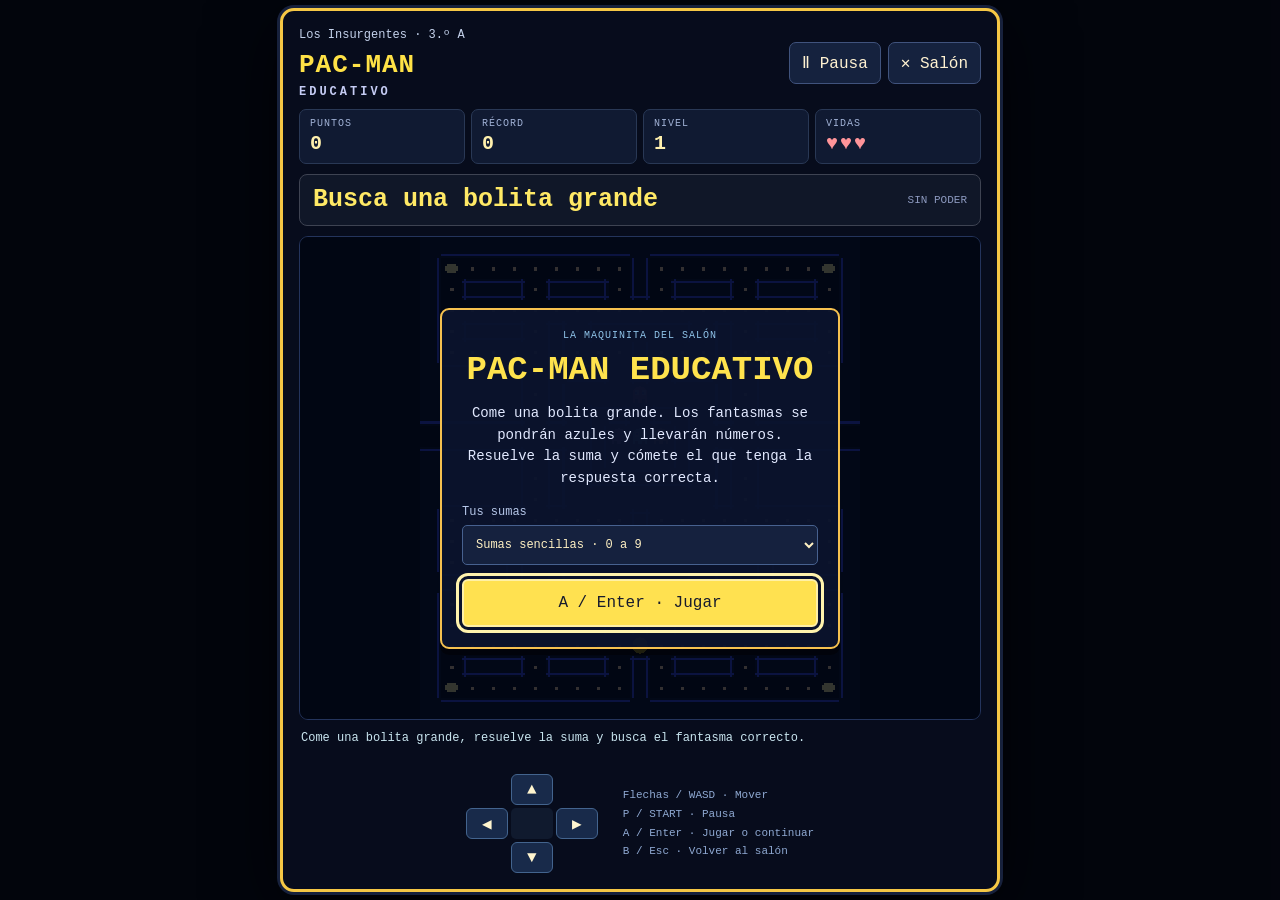
==== Pacman_Educativo_Web.html @ 6ca08eae "Add files via upload" ====
<!doctype html>
<html lang="es"><head><meta charset="utf-8"><meta name="viewport" content="width=device-width,initial-scale=1,viewport-fit=cover"><meta name="theme-color" content="#070c1c"><title>Pac-Man educativo · Los Insurgentes</title><style>*{box-sizing:border-box}html,body{margin:0;min-height:100%;background:#070c1c;color:#fff4d9;font-family:Consolas,'Courier New',monospace}body{touch-action:none}[hidden]{display:none!important}#standalone-home{min-height:100dvh;display:grid;place-items:center;text-align:center;padding:24px}#standalone-home>div{max-width:420px}#standalone-home h1{color:#ffe34d}#standalone-home p{line-height:1.7;color:#c4d3f1}#standalone-play{font:inherit;background:#ffe150;color:#0b142d;border:2px solid #fff4b9;border-radius:7px;padding:14px 22px;cursor:pointer}
/* Pac-Man educativo: styles also used by the standalone web edition. */
#pacman-dialog{position:fixed;inset:0;margin:auto;width:min(720px,calc(100% - 16px));height:min(960px,calc(100dvh - 16px));max-width:none;max-height:none;padding:16px;background:#070c1c;color:#fff4d9;border:3px solid #f5c745;border-radius:14px;box-shadow:0 0 0 3px #17213c,0 15px 70px #000a;font-family:Consolas,'Courier New',monospace;touch-action:none;overflow:hidden;color-scheme:dark}
#pacman-dialog[open]{display:flex;flex-direction:column;gap:10px}#pacman-dialog::backdrop{background:#03050ce8}
#pacman-dialog button,#pacman-dialog select{font:inherit;cursor:pointer}#pacman-dialog button:focus-visible,#pacman-dialog select:focus-visible{outline:3px solid #fff3ad;outline-offset:3px}
.pac-header{display:flex;align-items:center;justify-content:space-between;gap:12px;flex-shrink:0}.pac-header h2{font-size:26px;line-height:1.15;letter-spacing:1px;margin:0;color:#ffe246}.pac-header h2 span{display:block;font-size:12px;letter-spacing:3px;color:#c5ccf4;margin-top:5px}.pac-player{font-size:12px;line-height:1.4;color:#c4d2ec;margin:0 0 7px;max-width:340px}.pac-top-buttons{display:flex;gap:7px}.pac-top-buttons button{padding:10px 12px;min-height:42px;border:1px solid #40537d;border-radius:7px;background:#15223e;color:#fff2d1;font-size:13px}.pac-top-buttons button:hover{background:#263859}
.pac-stats{display:grid;grid-template-columns:repeat(4,1fr);gap:6px;flex-shrink:0}.pac-stats>div{background:#101a32;border:1px solid #293855;border-radius:7px;padding:8px 10px;min-width:0}.pac-stats small{display:block;color:#a1b2d6;font-size:10px;letter-spacing:1px;margin-bottom:3px}.pac-stats strong{display:block;color:#fff0ad;font-size:20px;white-space:nowrap}.pac-stats>div:last-child strong{color:#ff9499;letter-spacing:2px}
.pac-lesson{position:relative;display:grid;grid-template-columns:1fr auto;gap:7px 12px;align-items:center;background:#101728;border:1px solid #3e4352;border-radius:8px;padding:10px 13px;flex-shrink:0}.pac-lesson>p{font-size:clamp(17px,3.6vw,25px);font-weight:bold;color:#ffe965;margin:0;line-height:1.2}.pac-lesson>span{font-size:11px;color:#8d9ac0;white-space:nowrap}.pac-lesson>span.pac-power-on{color:#a0fcca;font-weight:bold}.pac-answers{grid-column:1/-1;display:flex;gap:9px}.pac-answers span{min-width:34px;text-align:center;color:var(--ghost-color);border:1px solid var(--ghost-color);border-radius:4px;background:#030915;padding:2px 9px;font-size:16px;font-weight:bold}
.pac-board{position:relative;display:flex;align-items:center;justify-content:center;min-height:0;flex:1;background:#030815;overflow:hidden;border:1px solid #24345c;border-radius:9px}.pac-board>canvas{display:block;max-width:100%;max-height:100%;width:auto;height:100%;object-fit:contain;image-rendering:pixelated;image-rendering:crisp-edges}
.pac-overlay{position:absolute;inset:0;display:grid;place-items:center;padding:18px;background:#020713cd;text-align:center}.pac-overlay>div{width:min(400px,100%);border:2px solid #f6c14f;border-radius:9px;padding:20px;background:#0b142def;box-shadow:0 6px 0 #0006}.pac-kicker{font-size:10px;letter-spacing:1px;color:#8fc3e9;margin:0 0 11px}.pac-overlay h3{font-size:clamp(24px,5vw,34px);color:#ffe34d;line-height:1.1;margin:0 0 14px}.pac-overlay p:not(.pac-kicker){font-size:14px;line-height:1.55;color:#e2e9ff;margin:0 0 15px}.pac-start{background:#ffe150;border:2px solid #fff0a5;border-radius:6px;color:#171b2d;font-size:16px;font-weight:bold;padding:13px 16px;width:100%;min-height:46px}.pac-start:hover{background:#ffeb86}.pac-range{display:grid;gap:6px;text-align:left;font-size:12px;color:#b6c7e9;margin-bottom:14px}.pac-range select{background:#15213e;color:#fff1c3;border:1px solid #47618f;border-radius:5px;padding:9px;font-size:13px;min-height:40px}
.pac-message{flex-shrink:0;color:#c9e5ef;font-size:12px;line-height:1.4;min-height:34px;margin:0;padding:0 2px}.pac-footer{display:flex;align-items:center;justify-content:center;gap:25px;flex-shrink:0}.pac-footer>p{font-size:11px;color:#8fa9d2;line-height:1.7;margin:0}.pac-dpad{display:grid;grid-template-columns:repeat(3,42px);grid-template-rows:repeat(3,31px);gap:3px}.pac-dpad button{font-size:18px;background:#182a4a;border:1px solid #43648e;border-radius:6px;color:#fff5cf;min-width:42px}.pac-dpad button:active{background:#37598b}.pac-dpad [data-pac-direction=up]{grid-column:2}.pac-dpad [data-pac-direction=left]{grid-column:1;grid-row:2}.pac-dpad span{grid-column:2;grid-row:2;background:#101a2e;border-radius:5px}.pac-dpad [data-pac-direction=right]{grid-column:3;grid-row:2}.pac-dpad [data-pac-direction=down]{grid-column:2;grid-row:3}
@media(max-width:480px){#pacman-dialog{padding:11px;gap:8px;border-radius:10px}.pac-header h2{font-size:21px}.pac-header h2 span{font-size:10px;letter-spacing:2px}.pac-player{max-width:190px;font-size:10px}.pac-top-buttons button{font-size:11px;padding:7px 9px;min-height:38px}.pac-stats>div{padding:7px}.pac-stats strong{font-size:17px}.pac-stats small{font-size:9px}.pac-lesson{padding:9px 10px;gap:6px}.pac-lesson>span{font-size:10px}.pac-answers span{font-size:15px;min-width:31px;padding:2px 7px}.pac-overlay{padding:12px}.pac-overlay>div{padding:16px}.pac-overlay p:not(.pac-kicker){font-size:13px}.pac-footer{gap:18px}.pac-footer>p{font-size:10px}.pac-dpad{grid-template-columns:repeat(3,39px);grid-template-rows:repeat(3,29px)}.pac-dpad button{min-width:39px}.pac-message{font-size:11px;min-height:30px}}
@media(max-height:600px) and (min-width:600px){#pacman-dialog[open]{display:grid;grid-template-columns:minmax(280px,1fr) 220px;grid-template-rows:auto auto auto 1fr;width:min(980px,calc(100% - 16px));height:calc(100dvh - 16px);gap:8px 15px}.pac-header{grid-column:1/-1}.pac-stats{grid-column:2;grid-row:2}.pac-lesson{grid-column:2;grid-row:3;grid-template-columns:1fr}.pac-lesson>p{font-size:20px}.pac-lesson>span{font-size:10px}.pac-board{grid-column:1;grid-row:2/5;height:100%}.pac-footer{grid-column:2;grid-row:4;align-self:end;gap:9px;flex-direction:column}.pac-message{display:none}.pac-stats strong{font-size:14px}.pac-stats small{font-size:8px}.pac-stats>div{padding:6px 3px}.pac-header h2{font-size:20px}.pac-header h2 span{display:inline;font-size:11px;margin-left:7px}.pac-player{margin-bottom:3px}.pac-overlay p:not(.pac-kicker){font-size:12px}.pac-overlay>div{padding:14px}.pac-range{margin-bottom:9px}}
/* End Pac-Man styles. */</style></head><body>
<main id="standalone-home" hidden><div><h1>PAC-MAN EDUCATIVO</h1><p>Resuelve sumas persiguiendo al fantasma que lleva la respuesta correcta.</p><button id="standalone-play" type="button">Volver a jugar</button><p>Flechas o WASD · Movimiento<br>A / Enter · Comenzar<br>P / START · Pausa<br>B / Esc · Salir</p></div></main>
    <dialog id="pacman-dialog" aria-labelledby="pacman-title">
      <header class="pac-header"><div><p id="pacman-player" class="pac-player"></p><h2 id="pacman-title">PAC-MAN <span>EDUCATIVO</span></h2></div><div class="pac-top-buttons"><button id="pacman-pause" type="button">Ⅱ Pausa</button><button id="pacman-close" type="button" aria-label="Volver al salón">✕ Salón</button></div></header>
      <div class="pac-stats"><div><small>PUNTOS</small><strong id="pacman-score">0</strong></div><div><small>RÉCORD</small><strong id="pacman-record">0</strong></div><div><small>NIVEL</small><strong id="pacman-level">1</strong></div><div><small>VIDAS</small><strong id="pacman-lives" aria-label="Vidas restantes">♥♥♥</strong></div></div>
      <div class="pac-lesson"><p id="pacman-operation">Busca una bolita grande</p><span id="pacman-power">SIN PODER</span><div id="pacman-answers" class="pac-answers" aria-label="Respuestas en los fantasmas" hidden><span id="pacman-answer-0"></span><span id="pacman-answer-1"></span><span id="pacman-answer-2"></span><span id="pacman-answer-3"></span></div></div>
      <div class="pac-board"><canvas id="pacman-canvas" width="420" height="460" aria-label="Laberinto de Pac-Man. Muévete con flechas o WASD, come una bolita grande y alcanza al fantasma que lleva la respuesta correcta."></canvas><div id="pacman-overlay" class="pac-overlay"><div><p class="pac-kicker">LA MAQUINITA DEL SALÓN</p><h3 id="pacman-overlay-title">PAC-MAN EDUCATIVO</h3><p id="pacman-overlay-copy"></p><label id="pacman-range-row" class="pac-range">Tus sumas<select id="pacman-range"><option value="9">Sumas sencillas · 0 a 9</option><option value="49">Sumas de dos cifras · 0 a 49</option></select></label><button id="pacman-start" class="pac-start" type="button">A / Enter · Jugar</button></div></div></div>
      <p id="pacman-message" class="pac-message" role="status" aria-live="polite"></p>
      <footer class="pac-footer"><div class="pac-dpad" aria-label="Movimiento de Pac-Man"><button type="button" data-pac-direction="up" aria-label="Pac-Man hacia arriba">▲</button><button type="button" data-pac-direction="left" aria-label="Pac-Man hacia la izquierda">◀</button><span></span><button type="button" data-pac-direction="right" aria-label="Pac-Man hacia la derecha">▶</button><button type="button" data-pac-direction="down" aria-label="Pac-Man hacia abajo">▼</button></div><p>Flechas / WASD · Mover<br>P / START · Pausa<br>A / Enter · Jugar o continuar<br>B / Esc · Volver al salón</p></footer>
    </dialog>
<script>
(function(root,factory){const api=factory();if(typeof module==='object'&&module.exports)module.exports=api;else root.PacmanGame=api;})(typeof globalThis!=='undefined'?globalThis:this,function(){
  'use strict';
  const MAZE=[
    '#####################',
    '#o........#........o#',
    '#.###.###.#.###.###.#',
    '#...................#',
    '#.###.#.#####.#.###.#',
    '#.....#...#...#.....#',
    '#####.### # ###.#####',
    '#####.#       #.#####',
    '#####.# ##=## #.#####',
    '     .  #   #  .     ',
    '#####.# #   # #.#####',
    '#####.# ##### #.#####',
    '#####.#       #.#####',
    '#.........#.........#',
    '#.###.###.#.###.###.#',
    '#...#...........#...#',
    '###.#.#.#####.#.#.###',
    '#.....#...#...#.....#',
    '#.#######.#.#######.#',
    '#......... .........#',
    '#.###.###.#.###.###.#',
    '#o........#........o#',
    '#####################'
  ];
  const COLS=MAZE[0].length,ROWS=MAZE.length,TILE=20,POWER_SECONDS=22;
  const DIRS={left:{x:-1,y:0},right:{x:1,y:0},up:{x:0,y:-1},down:{x:0,y:1}},OPPOSITE={left:'right',right:'left',up:'down',down:'up'};
  const GHOSTS=[{name:'Blinky',color:'#ff555a',x:10,y:7,dir:'left',delay:0,corner:{x:19,y:1}},{name:'Pinky',color:'#ff9ccd',x:9,y:9,dir:'up',delay:1.4,corner:{x:1,y:1}},{name:'Inky',color:'#65e4ed',x:10,y:9,dir:'up',delay:2.6,corner:{x:19,y:21}},{name:'Clyde',color:'#ffb85a',x:11,y:9,dir:'up',delay:3.8,corner:{x:1,y:21}}];
  const boundedRandom=random=>Math.max(0,Math.min(.999999999,Number(random())||0));
  function shuffle(values,random){const result=[...values];for(let n=result.length-1;n>0;n--){const i=Math.floor(boundedRandom(random)*(n+1));[result[n],result[i]]=[result[i],result[n]];}return result;}
  function makeQuestion(maxAddend=9,random=Math.random){
    const limit=maxAddend===49?49:9,a=Math.floor(boundedRandom(random)*(limit+1)),b=Math.floor(boundedRandom(random)*(limit+1)),answer=a+b,options=new Set([answer]);
    for(let n=0;n<24&&options.size<4;n++){const value=answer+Math.floor(boundedRandom(random)*7)-3;if(value>=0)options.add(value);}
    for(let value=Math.max(0,answer-3);options.size<4;value++)options.add(value);
    return {a,b,text:a+' + '+b,answer,options:shuffle(options,random)};
  }
  function cell(x,y){return MAZE[y]?.[x]??'#';}
  function canEnter(x,y,ghost=false){const tile=cell(x,y);return tile!=='#'&&(ghost||tile!=='=');}
  function neighbors(x,y,ghost=false){
    const result=[];
    for(const [dir,vector] of Object.entries(DIRS)){
      let nx=x+vector.x,ny=y+vector.y;
      if(y===9&&ny===9){if(nx<0)nx=COLS-1;else if(nx>=COLS)nx=0;}
      if(canEnter(nx,ny,ghost))result.push({x:nx,y:ny,dir});
    }
    return result;
  }
  function nearestTile(target,ghost=true){
    const x=Math.max(0,Math.min(COLS-1,Math.round(target.x))),y=Math.max(0,Math.min(ROWS-1,Math.round(target.y)));
    if(canEnter(x,y,ghost))return {x,y};
    for(let r=1;r<COLS+ROWS;r++)for(let dx=-r;dx<=r;dx++)for(const dy of [r-Math.abs(dx),Math.abs(dx)-r])if(canEnter(x+dx,y+dy,ghost))return {x:x+dx,y:y+dy};
    return {x:10,y:7};
  }
  function distanceMap(target,ghost=true){
    const start=nearestTile(target,ghost),distances=new Map([[start.y*COLS+start.x,0]]),queue=[start];
    for(let n=0;n<queue.length;n++){const tile=queue[n],nextDistance=distances.get(tile.y*COLS+tile.x)+1;for(const next of neighbors(tile.x,tile.y,ghost)){const key=next.y*COLS+next.x;if(!distances.has(key)){distances.set(key,nextDistance);queue.push(next);}}}
    return distances;
  }
  function actor(x,y,dir){return {x,y,dir,nextX:null,nextY:null,progress:0};}
  function position(item){const direction=DIRS[item.dir];return item.nextX===null?{x:item.x,y:item.y}:{x:item.x+direction.x*item.progress,y:item.y+direction.y*item.progress};}
  function distance(a,b){let dx=Math.abs(a.x-b.x);if(Math.abs(a.y-9)<.7&&Math.abs(b.y-9)<.7)dx=Math.min(dx,COLS-dx);return Math.hypot(dx,a.y-b.y);}
  function reverse(item){if(item.nextX!==null){const x=item.x,y=item.y;item.x=item.nextX;item.y=item.nextY;item.nextX=x;item.nextY=y;item.progress=1-item.progress;}item.dir=OPPOSITE[item.dir];}
  function emit(state,type,data={}){state.events.push({type,...data});}
  function giveScore(state,value){
    state.score+=value;state.highScore=Math.max(state.highScore,state.score);
    if(state.score>=state.nextExtraLife){if(state.lives<5){state.lives++;emit(state,'extra-life');}state.nextExtraLife+=10000;}
  }
  function placeActors(state){
    state.player=actor(10,19,'left');state.wanted='left';state.power=0;state.educational=false;state.combo=0;
    state.ghosts=GHOSTS.map((ghost,index)=>({...actor(ghost.x,ghost.y,ghost.dir),id:index,name:ghost.name,color:ghost.color,corner:{...ghost.corner},delay:ghost.delay,mode:'normal',answer:state.question.options[index]}));
  }
  function buildLevel(state){
    state.food=MAZE.map(row=>Array.from(row,tile=>tile==='.'?1:tile==='o'?2:0));state.dotsLeft=state.food.flat().filter(Boolean).length;state.foodEaten=0;
    state.question=makeQuestion(state.maxAddend,state.random);state.levelTime=0;state.fruit=null;state.fruitOffered=false;placeActors(state);
  }
  function createState({random=Math.random,highScore=0,maxAddend=9}={}){
    const state={phase:'intro',previousPhase:null,level:1,score:0,highScore:Number.isFinite(highScore)?Math.max(0,Math.floor(highScore)):0,lives:3,nextExtraLife:10000,correct:0,wrong:0,random,maxAddend:maxAddend===49?49:9,time:0,stageTimer:0,events:[],message:'Come una bolita grande, resuelve la suma y busca el fantasma correcto.'};
    buildLevel(state);return state;
  }
  function start(state){
    if(state.phase!=='intro'&&state.phase!=='gameover')return false;
    state.level=1;state.score=0;state.lives=3;state.correct=0;state.wrong=0;state.nextExtraLife=10000;buildLevel(state);state.phase='ready';state.stageTimer=1.2;state.message='¡Listo!';emit(state,'start');return true;
  }
  function setRange(state,value){if(state.phase!=='intro'&&state.phase!=='gameover')return false;state.maxAddend=Number(value)===49?49:9;buildLevel(state);return true;}
  function setDirection(state,dir){if(!DIRS[dir]||state.phase!=='playing')return false;state.wanted=dir;return true;}
  function pause(state){
    if(state.phase==='paused'){state.phase=state.previousPhase;state.previousPhase=null;return false;}
    if(!['playing','ready','levelclear','dying'].includes(state.phase))return false;
    state.previousPhase=state.phase;state.phase='paused';return true;
  }
  function activatePower(state){
    state.power=POWER_SECONDS;state.educational=true;state.combo=0;
    for(const ghost of state.ghosts)if(ghost.mode!=='returning'){ghost.mode='frightened';ghost.delay=0;reverse(ghost);}
    state.message='Resuelve '+state.question.text+' y alcanza al fantasma correcto.';emit(state,'power');
  }
  function replenishPower(state){
    if(state.food.some(row=>row.includes(2)))return;
    for(let y=0;y<ROWS;y++)for(let x=0;x<COLS;x++)if(cell(x,y)==='o'){if(!state.food[y][x])state.dotsLeft++;state.food[y][x]=2;}
  }
  function eatFood(state){
    const {x,y}=state.player,value=state.food[y]?.[x];if(!value)return;
    state.food[y][x]=0;state.dotsLeft--;state.foodEaten++;giveScore(state,value===2?50:10);
    if(value===2)activatePower(state);else emit(state,'dot');
    if(!state.fruitOffered&&state.foodEaten>=60){state.fruitOffered=true;state.fruit={x:10,y:12,time:12};}
    if(state.dotsLeft===0&&state.power<=0){replenishPower(state);state.message='¡Laberinto limpio! Recarga el poder para resolver la suma.';}
  }
  function winLevel(state){giveScore(state,500);state.correct++;state.phase='levelclear';state.stageTimer=2.2;state.message='¡Correcto! '+state.question.text+' = '+state.question.answer;emit(state,'correct',{answer:state.question.answer,bonus:500});}
  function loseLife(state){
    if(state.phase!=='playing')return;
    state.lives--;state.phase='dying';state.stageTimer=1.1;state.power=0;state.educational=false;state.message=state.lives?'¡Otra oportunidad!':'Fin de la partida';emit(state,'death');
  }
  function checkGhosts(state){
    const player=position(state.player);
    for(const ghost of state.ghosts){
      if(ghost.mode==='returning'||ghost.delay>0||distance(player,position(ghost))>.63)continue;
      if(state.power>0&&ghost.mode==='frightened'){
        if(ghost.answer===state.question.answer){winLevel(state);return;}
        state.wrong++;giveScore(state,200*Math.pow(2,Math.min(3,state.combo++)));ghost.mode='returning';ghost.delay=0;
        state.message='Ese fantasma llevaba '+ghost.answer+'. Sigue buscando: '+state.question.text+' = ?';emit(state,'wrong',{answer:ghost.answer});
      }else{loseLife(state);return;}
    }
  }
  function advance(item,distanceToMove,choose,onArrival=()=>{}){
    let remaining=distanceToMove;
    while(remaining>1e-8){
      if(item.nextX===null){const next=choose();if(!next)return;item.dir=next.dir;item.nextX=next.x;item.nextY=next.y;}
      const amount=Math.min(remaining,1-item.progress);item.progress+=amount;remaining-=amount;
      if(item.progress>=1-1e-8){item.x=item.nextX;item.y=item.nextY;item.nextX=item.nextY=null;item.progress=0;if(onArrival()===false)return;}
    }
  }
  function playerChoice(state){const possible=neighbors(state.player.x,state.player.y);return possible.find(next=>next.dir===state.wanted)||possible.find(next=>next.dir===state.player.dir)||null;}
  function ghostChoice(state,ghost){
    let possible=neighbors(ghost.x,ghost.y,true);if(!possible.length)return null;
    const forward=possible.filter(next=>next.dir!==OPPOSITE[ghost.dir]);if(forward.length)possible=forward;
    if(ghost.mode==='frightened'&&!(ghost.x>=9&&ghost.x<=11&&ghost.y>=9&&ghost.y<=10)){
      const distances=distanceMap(position(state.player));
      if(boundedRandom(state.random)<.22)return possible[Math.floor(boundedRandom(state.random)*possible.length)];
      return possible.sort((a,b)=>(distances.get(b.y*COLS+b.x)??0)-(distances.get(a.y*COLS+a.x)??0))[0];
    }
    let target;
    if(ghost.mode==='returning')target={x:10,y:9};
    else if(ghost.x>=9&&ghost.x<=11&&ghost.y>=9&&ghost.y<=10)target={x:10,y:7};
    else if(state.levelTime%27<6)target=ghost.corner;
    else{
      const player=position(state.player),direction=DIRS[state.player.dir];
      target=ghost.id===0?player:ghost.id===1?{x:player.x+direction.x*3,y:player.y+direction.y*3}:ghost.id===2?{x:player.x-direction.y*3,y:player.y+direction.x*3}:distance(position(ghost),player)<6?ghost.corner:player;
    }
    const distances=distanceMap(target);
    return possible.sort((a,b)=>(distances.get(a.y*COLS+a.x)??Infinity)-(distances.get(b.y*COLS+b.x)??Infinity))[0];
  }
  function playStep(state,dt){
    state.levelTime+=dt;
    if(state.power>0){state.power=Math.max(0,state.power-dt);if(!state.power){state.educational=false;for(const ghost of state.ghosts)if(ghost.mode==='frightened')ghost.mode='normal';replenishPower(state);emit(state,'power-end');state.message='Busca otra bolita grande para activar las respuestas.';}}
    const player=state.player;if(player.nextX!==null&&state.wanted===OPPOSITE[player.dir])reverse(player);
    advance(player,dt*(5+Math.min(.65,(state.level-1)*.08)),()=>playerChoice(state),()=>{eatFood(state);return state.phase==='playing';});
    for(const ghost of state.ghosts){
      if(ghost.delay>0){ghost.delay=Math.max(0,ghost.delay-dt);continue;}
      const speed=ghost.mode==='returning'?7:ghost.mode==='frightened'?2.5:3.15+Math.min(1.3,(state.level-1)*.1);
      advance(ghost,dt*speed,()=>ghostChoice(state,ghost),()=>{
        if(ghost.mode==='returning'&&ghost.x===10&&ghost.y===9){ghost.mode=state.power>0?'frightened':'normal';ghost.delay=1.2;return false;}
      });
    }
    if(state.fruit){state.fruit.time-=dt;if(state.fruit.time<=0)state.fruit=null;else if(distance(position(player),state.fruit)<.55){state.fruit=null;giveScore(state,100);emit(state,'fruit');}}
    checkGhosts(state);
  }
  function tick(state,seconds){
    const dt=Math.max(0,Math.min(.1,Number(seconds)||0));if(state.phase==='paused'||state.phase==='gameover'||state.phase==='intro')return;
    state.time+=dt;
    if(state.phase!=='playing'){
      state.stageTimer-=dt;if(state.stageTimer>0)return;
      if(state.phase==='levelclear'){state.level++;buildLevel(state);state.phase='ready';state.stageTimer=1.2;state.message='¡Nivel '+state.level+'!';emit(state,'level');}
      else if(state.phase==='dying'){if(state.lives<=0){state.phase='gameover';emit(state,'gameover');}else{placeActors(state);replenishPower(state);state.phase='ready';state.stageTimer=1.2;state.message='¡Tú puedes!';}}
      else if(state.phase==='ready')state.phase='playing';
      return;
    }
    for(let remaining=dt;remaining>1e-8&&state.phase==='playing';remaining-=Math.min(1/120,remaining))playStep(state,Math.min(1/120,remaining));
  }
  function pixelPac(ctx,x,y,dir,frame,scale=1){
    ctx.fillStyle='#ffe239';const vector=DIRS[dir],open=frame?.62:.16;
    for(let py=0;py<16;py++)for(let px=0;px<16;px++){
      const dx=px-7.5,dy=py-7.5,a=dx*vector.x+dy*vector.y,b=-dx*vector.y+dy*vector.x;
      if(dx*dx+dy*dy<58&&!(a>0&&Math.abs(b)<a*open))ctx.fillRect(Math.round(x)+(px-8)*scale,Math.round(y)+(py-8)*scale,scale,scale);
    }
  }
  function pixelGhost(ctx,x,y,ghost,time,power){
    const eyeOnly=ghost.mode==='returning',blue=ghost.mode==='frightened'&&power>0,flash=blue&&power<4&&Math.floor(time*6)%2===0;
    if(!eyeOnly){ctx.fillStyle=blue?(flash?'#f5ead0':'#243feb'):ghost.color;const frame=Math.floor(time*8)%2;
      for(let py=0;py<16;py++)for(let px=0;px<16;px++){
        const curve=py<6?(px-7.5)**2+(py-7.5)**2<58:px>0&&px<15;
        const foot=py<13||(frame?(px<5||px>10||px===7||px===8):(px<3||px>12||px>5&&px<10));
        if(curve&&foot)ctx.fillRect(Math.round(x)+px-8,Math.round(y)+py-8,1,1);
      }
    }
    if(blue){ctx.fillStyle=flash?'#fa4c55':'#ffe8d5';ctx.fillRect(Math.round(x)-4,Math.round(y)-2,2,2);ctx.fillRect(Math.round(x)+2,Math.round(y)-2,2,2);for(let n=0;n<8;n++)ctx.fillRect(Math.round(x)-4+n,Math.round(y)+3+n%2,1,1);}
    else{const vector=DIRS[ghost.dir];ctx.fillStyle='#fff8e8';for(const offset of [-5,2]){ctx.fillRect(Math.round(x)+offset,Math.round(y)-4,4,5);ctx.fillStyle='#3d50e5';ctx.fillRect(Math.round(x)+offset+1+vector.x,Math.round(y)-2+vector.y,2,2);ctx.fillStyle='#fff8e8';}}
  }
  function draw(state,ctx,{reducedMotion=false}={}){
    ctx.save();ctx.imageSmoothingEnabled=false;ctx.fillStyle='#030815';ctx.fillRect(0,0,COLS*TILE,ROWS*TILE);
    const glow=state.phase==='levelclear'&&!reducedMotion&&Math.floor(state.time*6)%2;
    for(let y=0;y<ROWS;y++)for(let x=0;x<COLS;x++){
      if(cell(x,y)==='#'){
        ctx.fillStyle='#09102a';ctx.fillRect(x*TILE,y*TILE,TILE,TILE);ctx.fillStyle=glow?'#e6f5ff':'#344afa';
        if(cell(x-1,y)!=='#')ctx.fillRect(x*TILE+2,y*TILE,2,TILE);
        if(cell(x+1,y)!=='#')ctx.fillRect((x+1)*TILE-4,y*TILE,2,TILE);
        if(cell(x,y-1)!=='#')ctx.fillRect(x*TILE,y*TILE+2,TILE,2);
        if(cell(x,y+1)!=='#')ctx.fillRect(x*TILE,(y+1)*TILE-4,TILE,2);
      }else if(cell(x,y)==='='){ctx.fillStyle='#ff9ccd';ctx.fillRect(x*TILE,y*TILE+8,TILE,3);}
      const food=state.food[y][x];ctx.fillStyle='#ffdbad';
      if(food===1)ctx.fillRect(x*TILE+9,y*TILE+9,3,3);
      if(food===2&&(reducedMotion||Math.floor(state.time*3)%2===0)){ctx.fillStyle='#fff5a4';ctx.fillRect(x*TILE+6,y*TILE+6,8,8);ctx.fillRect(x*TILE+4,y*TILE+8,12,4);}
    }
    if(state.fruit){const x=state.fruit.x*TILE,y=state.fruit.y*TILE;ctx.fillStyle='#55d87a';ctx.fillRect(x+8,y+4,2,6);ctx.fillRect(x+10,y+3,4,2);ctx.fillStyle='#ff475c';ctx.fillRect(x+3,y+9,6,6);ctx.fillRect(x+11,y+9,6,6);ctx.fillStyle='#fff4e4';ctx.fillRect(x+4,y+10,2,2);ctx.fillRect(x+12,y+10,2,2);}
    const labels=[];
    for(const ghost of state.ghosts){const p=position(ghost),x=Math.round((p.x+.5)*TILE),y=Math.round((p.y+.5)*TILE);pixelGhost(ctx,x,y,ghost,state.time,state.power);
      if(x<10)pixelGhost(ctx,x+COLS*TILE,y,ghost,state.time,state.power);if(x>COLS*TILE-10)pixelGhost(ctx,x-COLS*TILE,y,ghost,state.time,state.power);
      if(state.educational&&ghost.mode!=='returning'&&ghost.delay<=0&&!(p.x>=8&&p.x<=12&&p.y>=8&&p.y<=11)){
        const text=String(ghost.answer);ctx.font='bold 16px monospace';const width=ctx.measureText(text).width+8;let top=y-30;
        while(labels.some(label=>Math.abs(label.x-x)<(label.w+width)/2&&Math.abs(label.y-top)<20))top-=21;
        labels.push({x,y:top,w:width});ctx.fillStyle='#060b1b';ctx.fillRect(x-width/2,top,width,20);ctx.strokeStyle=ghost.color;ctx.lineWidth=1;ctx.strokeRect(x-width/2,top,width,20);ctx.fillStyle='#fffbed';ctx.textAlign='center';ctx.textBaseline='middle';ctx.fillText(text,x,top+10);
      }
    }
    const p=position(state.player),x=(p.x+.5)*TILE,y=(p.y+.5)*TILE;
    if(state.phase==='dying'){ctx.fillStyle='#ffe239';const radius=8*Math.max(.05,state.stageTimer/1.1);ctx.fillRect(x-radius,y-radius,radius*2,radius*2);}
    else{const frame=state.player.nextX!==null&&Math.floor(state.time*11)%2;pixelPac(ctx,x,y,state.player.dir,frame);if(x<10)pixelPac(ctx,x+COLS*TILE,y,state.player.dir,frame);if(x>COLS*TILE-10)pixelPac(ctx,x-COLS*TILE,y,state.player.dir,frame);}
    ctx.restore();
  }
  function snapshot(state){return {phase:state.phase,score:state.score,highScore:state.highScore,level:state.level,lives:state.lives,correct:state.correct,wrong:state.wrong,power:Math.ceil(state.power),operation:state.question.text,answers:state.question.options.slice(),player:position(state.player),ghosts:state.ghosts.map(ghost=>({name:ghost.name,mode:ghost.mode,answer:ghost.answer,position:position(ghost)}))};}
  return {MAZE,COLS,ROWS,TILE,POWER_SECONDS,DIRS,GHOSTS,makeQuestion,canEnter,neighbors,distanceMap,position,createState,start,setRange,setDirection,pause,tick,draw,snapshot};
});

</script>
<script>
(function(){
  'use strict';
  const P=window.PacmanGame,$=id=>document.getElementById(id),dialog=$('pacman-dialog'),canvas=$('pacman-canvas'),ctx=canvas.getContext('2d');
  const RECORD_KEY='insurgentes-pacman-record-v1';let opened=false,state=null,callbacks={},savedRecord={highScore:0,maxAddend:9},uiPhase='',lastRecord=0,lastSavedAt=0;
  const reducedMotion=window.matchMedia('(prefers-reduced-motion: reduce)').matches;
  canvas.width=P.COLS*P.TILE;canvas.height=P.ROWS*P.TILE;
  function text(id,value){const node=$(id),next=String(value);if(node.textContent!==next)node.textContent=next;}
  function readRecord(){
    try{const value=JSON.parse(localStorage.getItem(RECORD_KEY));if(value&&typeof value==='object'){savedRecord.highScore=Number.isFinite(value.highScore)?Math.max(0,Math.floor(value.highScore)):0;savedRecord.maxAddend=value.maxAddend===49?49:9;}}catch(_){}
  }
  function saveRecord(){
    if(state)savedRecord={highScore:Math.max(savedRecord.highScore,state.highScore),maxAddend:state.maxAddend};
    try{localStorage.setItem(RECORD_KEY,JSON.stringify(savedRecord));}catch(_){}lastRecord=savedRecord.highScore;lastSavedAt=state?.time||0;
  }
  function sound(kind){callbacks.sound?.(kind);}
  function events(){
    for(const event of state.events.splice(0)){
      const tones={dot:'pac-dot',power:'pac-power',correct:'start',wrong:'try',death:'pac-hit',start:'pac-ready',level:'pac-ready',gameover:'pac-hit',fruit:'star','extra-life':'star'};
      if(tones[event.type])sound(tones[event.type]);
      if(event.type==='correct')callbacks.onCorrect?.(event);
    }
    if(state.highScore>lastRecord&&(state.time-lastSavedAt>=5||['levelclear','gameover'].includes(state.phase)))saveRecord();
  }
  function render(){
    if(!state)return;
    text('pacman-score',state.score.toLocaleString('es-MX'));text('pacman-record',state.highScore.toLocaleString('es-MX'));text('pacman-level',state.level);text('pacman-lives','♥'.repeat(state.lives));
    text('pacman-operation',state.educational||state.phase==='levelclear'?state.question.text+' = ?':'Busca una bolita grande');
    text('pacman-power',state.power>0?'PODER · '+Math.ceil(state.power)+' s':'SIN PODER');$('pacman-power').classList.toggle('pac-power-on',state.power>0);
    text('pacman-message',state.message);$('pacman-answers').hidden=!state.educational;
    for(const ghost of state.ghosts){const node=$('pacman-answer-'+ghost.id);node.style.setProperty('--ghost-color',ghost.color);node.title=ghost.name;text('pacman-answer-'+ghost.id,ghost.answer);}
    const overlay=$('pacman-overlay'),stage=state.phase;overlay.hidden=stage==='playing'||stage==='dying';$('pacman-range-row').hidden=stage!=='intro'&&stage!=='gameover';
    $('pacman-start').hidden=!['intro','paused','gameover'].includes(stage);$('pacman-pause').disabled=['intro','gameover'].includes(stage);text('pacman-pause',stage==='paused'?'▶ Continuar':'Ⅱ Pausa');
    if(stage==='intro'){text('pacman-overlay-title','PAC-MAN EDUCATIVO');text('pacman-overlay-copy','Come una bolita grande. Los fantasmas se pondrán azules y llevarán números. Resuelve la suma y cómete el que tenga la respuesta correcta.');text('pacman-start','A / Enter · Jugar');}
    else if(stage==='paused'){text('pacman-overlay-title','PAUSA');text('pacman-overlay-copy','Tu partida está detenida. Continúa cuando estés listo.');text('pacman-start','A / Enter · Continuar');}
    else if(stage==='levelclear'){text('pacman-overlay-title','¡CORRECTO!');text('pacman-overlay-copy',state.question.text+' = '+state.question.answer+' · +500 puntos. ¡Vamos al siguiente nivel!');}
    else if(stage==='ready'){text('pacman-overlay-title','¡LISTO!');text('pacman-overlay-copy','Muévete por el laberinto. Evita a los fantasmas hasta tener poder.');}
    else if(stage==='gameover'){text('pacman-overlay-title','¡BUENA PARTIDA!');text('pacman-overlay-copy',state.score.toLocaleString('es-MX')+' puntos · '+state.correct+' '+(state.correct===1?'suma resuelta':'sumas resueltas')+'. Inténtalo de nuevo.');text('pacman-start','A / Enter · Volver a jugar');}
    P.draw(state,ctx,{reducedMotion});
    if(uiPhase!==stage){uiPhase=stage;if(['intro','paused','gameover'].includes(stage))$('pacman-start').focus({preventScroll:true});}
  }
  function open(options={}){
    if(opened)return;readRecord();callbacks=options;state=P.createState({highScore:savedRecord.highScore,maxAddend:savedRecord.maxAddend});lastRecord=state.highScore;lastSavedAt=0;uiPhase='';
    text('pacman-player',(options.playerName||'Jugador')+(options.group?' · '+options.group:''));$('pacman-range').value=String(state.maxAddend);
    opened=true;dialog.showModal();render();
  }
  function close(){
    if(!opened)return;const report=P.snapshot(state);saveRecord();opened=false;if(dialog.open)dialog.close();callbacks.onClose?.(report);
  }
  function confirm(){if(!opened)return;if(state.phase==='paused')P.pause(state);else P.start(state);events();render();}
  function togglePause(){if(!opened)return;if(state.phase==='intro'||state.phase==='gameover')confirm();else{P.pause(state);render();}}
  function direction(dir){if(!opened)return;P.setDirection(state,dir);}
  function pad({x=0,y=0,confirm:go=false,pause:toggle=false,back=false}={}){
    if(!opened)return;if(back){close();return;}if(go)confirm();else if(toggle)togglePause();
    if(Math.abs(x)>.35||Math.abs(y)>.35)direction(Math.abs(x)>Math.abs(y)?(x<0?'left':'right'):(y<0?'up':'down'));
  }
  function key(event){
    if(!opened||event.target?.matches?.('input,select,textarea,[contenteditable=true]'))return false;
    const key=event.key.toLowerCase(),directions={arrowleft:'left',a:'left',arrowright:'right',d:'right',arrowup:'up',w:'up',arrowdown:'down',s:'down'};
    if(directions[key]){direction(directions[key]);return true;}
    if(key==='escape'){if(!event.repeat)close();return true;}
    if(key==='p'){if(!event.repeat)togglePause();return true;}
    if(key==='enter'||key===' '){if(!event.repeat)confirm();return true;}return false;
  }
  function tick(dt){if(!opened)return;P.tick(state,dt);events();render();}
  function suspend(){if(opened&&state.phase!=='paused'&&P.pause(state))render();}
  $('pacman-start').addEventListener('click',confirm);$('pacman-close').addEventListener('click',close);$('pacman-pause').addEventListener('click',togglePause);
  $('pacman-range').addEventListener('change',()=>{P.setRange(state,Number($('pacman-range').value));saveRecord();render();});
  for(const button of dialog.querySelectorAll('[data-pac-direction]')){
    button.addEventListener('pointerdown',event=>{event.preventDefault();direction(button.dataset.pacDirection);});
    button.addEventListener('click',()=>direction(button.dataset.pacDirection));
  }
  dialog.addEventListener('cancel',event=>{event.preventDefault();close();});dialog.addEventListener('close',()=>{if(opened)close();});
  window.PacmanArcade={open,close,confirm,togglePause,direction,pad,key,tick,suspend,isOpen:()=>opened,snapshot:()=>opened?P.snapshot(state):null};
})();

</script>
<script>
const START_SAMPLE='[base64]//////7//v//////AgACAAQABAADAAMA//////n/+f/4//j//////woACgAPAA8ABgAGAPX/9f/o/+j/7//v/woACgAkACQAIwAjAP/////R/9H/w//D/+3/7f82ADYAYABgADkAOQDP/8//eP94/4z/jP8WABYAsACwAMoAygAoACgAMv8y/7z+vP5g/2D/0wDTAO8B7wGBAYEBY/9j//f89/yE/IT8tv+2/[base64]/[base64]/9f//sN+w3MF8wXFxsXG2oZahknFicWMBQwFFkUWRSZFZkVdxZ3FmYWZhYDFgMWHhYeFrYWthblFuUW6RXpFToUOhSCE4ITOhU6Fe8Y7xi9G70b0xnTGQ4RDhHUAtQCpPOk85HokehJ5Enky+XL5Y/pj+ke7B7sJ+wn7KXqpepl6WXpSelJ6dDp0On46fjpgemB6TbpNun76fvpk+uT623sbez36vfqZedl52jkaOTW5dblD+4P7vz7/PtLC0sL2BbYFq0brRuAGoAauRa5Fu0T7ROuE64TLhUuFZ4WnhbnFucWWxZbFvkV+RU2FjYWiBaIFhYWFhbbFNsUBhQGFAgVCBX6F/oXyRrJGgQaBBoLEwsTGgYaBqn2qfbE6cTpRuNG48rjyuOK6IroOe057ZzunO4+7D7sVehV6Pnl+eX25vbmi+qL6vXt9e1U7lTu0+rT6pXlleW84rziCOYI5nXwdfBo/2j/Aw4DDtAX0BcXGxcbaBloGSUWJRYvFC8UWRRZFJoVmhV3FncWZhZmFgMWAxYeFh4Wtha2FuUW5RboFegVORQ5FIITghM8FTwV8RjxGL0bvRvQGdAZBxEHEcoCygKc85zzjeiN6EjkSOTN5c3lkemR6R/sH+wm7CbspOqk6mTpZOlK6Urp0enR6fjp+OmA6YDpNuk26fzp/OmU65Trbuxu7Pbq9upi52LnZeRl5Nfl1+UX7hfuC/wL/FkLWQvcFtwWpBukG3Iachq0FrQW+xP7E8cTxxM9FT0VjhaOFr0WvRY5FjkWBBYEFnUWdRbNFs0WHRYdFooUihSSE5IT2BTYFFMYUxh7G3sbexp7GsASwBIdBR0FuvW69cXpxelx5HHkSOVI5QHpAen16/XrYuxi7PLq8up06XTpFOkU6ZnpmekG6gbq0unS6XnpeenZ6dnpDesN6/fr9+se6x7rQ+hD6FflV+W/5b/lPuw+7Nf41/hECEQIgBWAFYMcgxxvHG8c2RfZFwcTBxNbEVsRgBOAE2gXaBf2GfYZOBk4Gb4VvhU2EjYSkBGQEdQU1BQSGhIaOx07HXIachp8EHwQtQG1Aeny6fKr6Kvo8uTy5GHmYeak6aTpwOvA67jruOt96n3qkemR6ZPpk+n56fnp6enp6VXpVekW6Rbp/On86avrq+uD7IPs+er56lbnVudY5Fjk1eXV5SHuIe4a/Br8ZQtlC+EW4RajG6MbbhpuGrIWshb6E/[base64]/cZ9xk3GTcZvBW8FTUSNRKREZER1xTXFBUaFRo8HTwdbhpuGnQQdBCsAawB4fLh8qfop+jy5PLkY+Zj5qbppunB68Hrt+u363zqfOqQ6ZDplOmU6fnp+enp6enpVOlU6RbpFun96f3prOus64Psg+z46vjqVOdU51jkWOTY5djlKO4o7iP8I/xtC20L5hbmFqQbpBtsGmwarxavFvkT+RPJE8kTPxU/FY8Wjxa9Fr0WOBY4FgUWBRZ1FnUWzBbMFhwWHBaIFIgUkhOSE9sU2xRYGFgYfRt9G3YadhqzErMSCwULBaj1qPW76bvpb+Rv5EzlTOUG6Qbp9+v362HsYezw6vDqc+lz6RXpFema6ZrpBuoG6tHp0el56Xnp2una6Q7rDuv36/frG+sb6z/[base64]/umt663rg+yD7Pbq9upS51LnV+RX5Nrl2uUv7i/uLPws/HYLdgvqFuoWpBukG2oaahqtFq0W+BP4E8kTyRNAFUAVjxaPFrwWvBY4FjgWBRYFFnYWdhbMFswWGxYbFocUhxSRE5ET3RTdFFsYWxiAG4AbdRp1GqsSqxL9BP0Em/Wb9bbptul35HfkWuVa5QzpDOnr6+vrSOxI7ODq4OqA6YDpPuk+6b7pvun+6f7plemV6TPpM+nO6c7pW+tb62zsbOxT61Pr8Ofw56TkpORC5ULlheyF7N753vlOCU4JnxWfFWwbbBvoGugaQRdBFysUKxSSE5IT8BTwFHoWehbvFu8WchZyFv0V/RUnFicWhRaFFjUWNRYKFQoVDhQOFMIUwhSDF4MXiBqIGnQadBpmFGYUIwgjCMD4wPg46zjruuO642HjYePL58vnuuy67Knuqe677Lvs2OjY6B3mHeag5qDm/en96Z7tnu2F7oXufet960PmQ+bU4tTiJOUk5anuqe5A/UD9NQw1DNkW2Rb/Gv8a0BnQGZEWkRZSFFIUOhQ6FG0VbRVnFmcWcxZzFgwWDBYQFhAWoRahFu4W7hYdFh0WcRRxFHsTexPXFNcUZhhmGI4bjht4GngaohKiEu4E7gSO9Y71semx6XjkeORe5V7lD+kP6evr6+tH7Efs3+rf6oDpgOk+6T7pv+m/6f7p/umV6ZXpM+kz6c7pzulb61vrbOxs7FHrUevt5+3no+Sj5EXlReWM7Izs5/nn+VcJVwmlFaUVbRttG+ca5xo+Fz4XKhQqFJMTkxPxFPEUexZ7Fu8W7xZxFnEW/RX9FScWJxaFFoUWNRY1FgkVCRUOFA4UwxTDFIUXhReJGokachpyGmEUYRQaCBoIt/i3+DHrMeu347fjYuNi487nzue87Lzsqe6p7rnsuezW6NboHeYd5qHmoeb/6f/[base64]/6T7pPum/6b/p/[base64]/pg+mD6QDqAOrg6eDpful+6b3pvenf6t/q6uvq613rXeu46Ljon+Wf5WDlYOX46vjq3vbe9jEGMQYCFAIU/xv/G8scyxyUGJQYjBOME1cRVxELEwsT5BbkFsoZyhmFGYUZShZKFpMSkxJqEWoRMxQzFGIZYhkWHRYdQRtBGzMSMxLUA9QDu/S79K/[base64]/ka+RotFC0UJQclB673rvcE6wTrv+S/5Ovk6+R96H3osuuy63fsd+wu6y7rmemZ6Q/pD+mD6YPpAOoA6uDp4Ol+6X7pvem96d/q3+rr6+vrXOtc67botuid5Z3lYeVh5f3q/[base64]/7q/uq+5L7k7OTs5H/of+i067Trd+x37C3rLeuY6ZjpD+kP6YTphOkA6gDq3+nf6X7pfum+6b7p4Org6uvr6+tb61vrtOi06JzlnOVi5WLlA+sD6+/27/ZEBkQGEBQQFAQcBBzJHMkcjhiOGIcThxNXEVcRDxMPE+kW6RbMGcwZgxmDGUUWRRaQEpASaxFrETgUOBRoGWgZFx0XHTobOhslEiUSwQPBA6r0qvSl6aXpFeUV5QPmA+Y76TvpmeuZ69Pr0+up6qnqoumi6YjpiOnv6e/p9en16WnpaekQ6RDpzenN6XTrdOuE7ITsU+tT69vn2+eQ5JDkReVF5ajsqOwW+hb6gwmDCbsVuxVoG2gb0RrRGjAXMBcyFDIUrROtEwYVBhVxFnEWxhbGFkoWShYBFgEWYhZiFs0WzRZFFkUWvxS/FJcTlxOIFIgU0xfTFz0bPRv3GvcaIRQhFA4HDgeW95b39+r36sTkxOT75Pvkh+iH6Krrqutf7F/sGusa66Lpouk26Tbpq+mr6QDqAOqp6anpNek16abppukh6yHrYOxg7KHroet36Hfo8uTy5NLk0uQh6yHr0/[base64]/uz+7CP7I/tZClkKxhXGFc4azhotGi0aABcAF4AUgBQhFCEUPxU/FVMWUxZ9Fn0WGBYYFgUWBRaLFosW8RbxFksWSxarFKsUgBOAE4AUgBTcF9wXSxtLG/wa/BoZFBkUAAcAB4n3iffx6vHqxOTE5P7k/[base64]/FCIUIhRAFUAVUxZTFn0WfRYYFhgWBRYFFosWixbxFvEWShZKFqoUqhSAE4ATgRSBFN8X3xdMG0wb+hr6GhMUExT3BvcGgfeB9+vq6+rD5MPkAOUA5Y3ojeis66zrXexd7BjrGOug6aDpNuk26azprOkA6gDqqOmo6TXpNemn6afpI+sj62HsYeyf65/rcuhy6O3k7eTT5NPkLest6+n36fdiB2IHWRRZFAkbCRswGzAbvRe9F3sUexSZE5kTyBTIFEsWSxbMFswWXxZfFgAWABZNFk0WxxbHFmwWbBb8FPwUqhOqEzwUPBRFF0UX4RrhGlsbWxuIFYgVMgkyCcH5wflt7G3sMOUw5ZrkmuTx5/HnYeth64Psg+xr62vrxenF6Q/pD+lt6W3p9+n36e3p7emH6Yfppeml6bDqsOrW69brkuuS6yrpKun05fTlHeUd5dHp0en29Pb0FwQXBGgSaBJYG1gbDx0PHUwZTBkfFB8UZxFnEaASoBJbFlsWjhmOGcMZwxnTFtMW/RL9ElgRWBGdE50TqxirGNUc1RzsG+wb0RPRE+4F7gWg9qD20erR6lblVuWp5anlxujG6GTrZOvo6+jr2erZ6rrpuul/6X/p4uni6f/p/+mA6YDpD+kP6Z/pn+k36zfreux67KjrqOtp6Gno3uTe5M3kzeQ06zTr9/[base64]/vQgBCAEcBJwElsbWxsOHQ4dSRlJGR0UHRRmEWYRoRKhEl4WXhaPGY8ZwhnCGdEW0Rb7EvsSWBFYEaAToBOuGK4Y1hzWHOob6hvKE8oT5QXlBZj2mPbM6szqVOVU5arlquXI6MjoZetl6+jr6OvY6tjquem56X/pf+ni6eLp/+n/6YDpgOkP6Q/poOmg6TjrOOt67Hrsp+un62foZ+jd5N3kz+TP5DrrOusA+AD4eAd4B2YUZhQLGwsbKxsrG7gXuBd5FHkUmhOaE8sUyxRNFk0WzBbMFl4WXhYAFgAWThZOFsgWyBZrFmsW+hT6FKkTqRM+FD4USRdJF+Qa5BpYG1gbfRV9FSEJIQmv+a/5YOxg7CzlLOWd5J3k9uf252TrZOuD7IPsaetp68TpxOkP6Q/pbulu6fjp+Ons6ezphumG6abppumy6rLq1+vX65DrkOsm6Sbp8eXx5R/lH+Xb6dvpB/UH9SoEKgR3EncSXxtfGw0dDR1GGUYZGhQaFGYRZhGjEqMSYBZgFpAZkBnBGcEZzxbPFvkS+RJYEVgRohOiE7IYshjYHNgc5xvnG8MTwxPcBdwFj/aP9sfqx+pT5VPlq+Wr5croyuhm62br6Ovo69fq1+q56bnpf+l/6eLp4un/6f/pgOmA6Q/[base64]/un+6bzpvOk96T3phOmE6efq5+pK7Ers4+vj6/zo/OhP5U/lgeSB5Nzp3OnV9dX1OgU6BdkS2RKNGo0ahhuGG1MYUxjKFMoUexN7E3kUeRQjFiMW7xbvFp4WnhYOFg4WDhYOFnQWdBZkFmQWZhVmFTYUNhRYFFgUoBagFt4Z3hn6GvoatBa0FvIL8gvz/PP8a+5r7gflB+XZ4tniXOZc5pTrlOuK7oruke2R7enp6emV5pXmJOYk5uvo6+jL7Mvsqu6q7qfsp+yw57DnVONU483jzeNu627rC/kL+WoIagiUFJQUgRqBGn0afRpyF3IXuRS5FBAUEBQQFRAVORY5FoQWhBYlFiUW/RX9FXUWdRbwFvAWdRZ1FucU5xSPE48TNRQ1FFQXVBf2GvYaYBtgG3EVcRUGCQYJk/[base64]/mluuW64vui+6P7Y/t5+nn6ZTmlOYl5iXm7ejt6M3szeyq7qrupOyk7K3nredS41Ljz+PP43XrdesU+RT5cwhzCJoUmhSCGoIafBp8GnAXcBe4FLgUEBQQFBEVERU6FjoWhBaEFiUWJRb+Ff4VdRZ1FvAW8BZ0FnQW5hTmFI8TjxM2FDYUVhdWF/ca9xpfG18baxVrFf0I/QiK+Yr5S+xL7C7lLuWv5K/kBegF6GDrYOtr7GvsUutS68fpx+kz6TPpmOmY6f/p/+m86bzpPOk86YXphenp6unqTOxM7OHr4ev36PfoSuVK5YHkgeTn6efp6vXq9VIFUgXpEukSjBqMGncbdxtFGEUYzhTOFJETkROQFJAUIhYiFs0WzRZzFnMWBBYEFjsWOxa+Fr4WixaLFjYVNhXEE8QTARQBFMIWwhZ8GnwanRudG7wWvBYoCygL1/vX++/t7+3A5cDlXuRe5GjnaOcG6wbrhOyE7KTrpOv26fbpFekV6VfpV+nr6evp9+n36ZLpkumT6ZPpg+qD6rvru+u867zrl+mX6VTmVOb15PXkyujK6CLzIvP5AfkBtBC0EI4ajho4HTgd/Rn9Gb8UvxSKEYoRQRJBEtAV0BVDGUMZ8hnyGVgXWBdxE3ETWRFZERYTFhPwF/AXfBx8HHQcdBxSFVIVAggCCJf4l/gT7BPsseWx5V/lX+VS6FLoJusm6/br9usH6wfr1enV6XnpeenT6dPpBeoF6pfpl+kT6RPpeOl46frq+upl7GXs7evt6/Ho8eg85TzleeR55Ozp7On49fj1YAVgBfAS8BKMGowadBt0G0IYQhjNFM0UkhOSE5EUkRQjFiMWzRbNFnIWchYEFgQWOxY7Fr4WvhaKFooWNRU1FcQTxBMCFAIUxBbEFn0afRqcG5wbtxa3Fh8LHwvO+8776O3o7b7lvuVf5F/kaudq5wfrB+uE7ITso+uj6/Xp9ekU6RTpWOlY6evp6+n36ffpkumS6ZPpk+mD6oPqvOu867vru+uV6ZXpU+ZT5vbk9uTO6M7oKvMq8wMCAwK8ELwQkhqSGjgdOB36GfoZvBS8FIkRiRFCEkIS0hXSFUQZRBnxGfEZVhdWF28TbxNZEVkRGRMZE/QX9Bd+HH4cchxyHEwVTBX5B/kHj/iP+A7sDuyv5a/lYOVg5VToVOgn6yfr9ev16wbrBuvV6dXpeel56dTp1OkF6gXqlumW6RPpE+l56Xnp++r76mXsZezs6+zr7uju6DrlOuV65Hrk8enx6QH2AfZpBWkF9xL3Eo8ajxpzG3MbQBhAGMwUzBSSE5ITkhSSFCMWIxbNFs0WchZyFgQWBBY7FjsWvxa/FooWihY0FTQVwxPDEwMUAxTGFsYWfxp/[base64]/XrBusG69Tp1Ol56Xnp1OnU6QXqBeqW6ZbpE+kT6Xrpeun86vzqZuxm7Ovr6+vs6OzoOOU45XzkfOT36ffpCvYK9nIFcgX9Ev0SkRqRGnIbchs+GD4YyhTKFJITkhOTFJMUJBYkFs0WzRZyFnIWBBYEFjwWPBa/[base64]/Ev8r8Cvw4uXi5b7ivuKv5a/l7uru6l3uXe7p7entdep16ufm5+b+5f7laehp6FLsUuyf7p/uJu0m7WzobOi447jjVuNW4/zp/On89vz2bAZsBkMTQxMXGhcawBrAGugX6Bf8FPwUBxQHFOIU4hQbFhsWiBaIFjQWNBb5FfkVXxZfFukW6RaZFpkWJBUkFakTqRP2E/YTzhbOFpEakRqlG6UbqRapFv0K/Qqn+6f7z+3P7b3lveVw5HDke+d75wbrButu7G7siuuK6/[base64]/yTwJPDe5d7lvuK+4rLlsuXx6vHqXu5e7uft5+1z6nPq5ubm5v7l/uVr6GvoVOxU7J/un+4k7STtaehp6LbjtuNX41fjAuoC6gX3Bfd1BnUGSRNJExkaGRq/Gr8a5hfmF/sU+xQHFAcU4xTjFBwWHBaIFogWNBY0FvkV+RVfFl8W6RbpFpgWmBYjFSMVqBOoE/cT9xPQFtAWkxqTGqQbpBukFqQW9Ar0Cp77nvvI7cjtuuW65XHkceR9533nCOsI627sbuyJ64nr8+nz6TXpNemF6YXp+un66czpzOlF6UXpaOlo6bHqseox7DHsGuwa7HjpeOmv5a/lRuRG5MDowOgE9AT0RQNFA2ERYRHlGeUZmBuYG8AYwBgyFTIVrROtE3IUchT1FfUVrBasFmEWYRb9Ff0VRhZGFuUW5RbEFsQWWhVaFaUTpROYE5gTShZKFloaWhogHCAc6BfoF7IMsgxf/V/9O+8778vmy+Yk5STlrOes517qXurO6s7qq+mr6crpyumV7ZXt9PT09Df9N/31AvUCXQRdBDsCOwIl/yX/iP2I/Sj+KP4BAAEAbQFtAXQBdAFgAGAAP/8//+7+7v5+/37/UwBTALsAuwB/AH8A8P/w/4z/jP+W/5b/7v/u/0AAQABOAE4AHwAfAOP/4//M/8z/4v/i/wgACAAfAB8AGAAYAAIAAgDw//D/8P/w//v/+/8HAAcACgAKAAUABQD+//7/+//7//3//f8AAAAAAgACAAIAAgAAAAAA//////////[base64]/////AAAAAAAAAAABAAEAAQABAAAAAAD+//7//f/9//////8EAAQABgAGAAMAAwD8//z/9f/1//f/9/8DAAMAEQARABMAEwACAAIA6v/q/9//3//y//L/GQAZADQANAAkACQA7P/s/7f/t/+6/7r/AgACAF0AXQB3AHcAJQAlAJn/mf9K/0r/lv+W/1wAXAABAQEB2wDbANX/1f+q/qr+b/5v/q//r/+7AbsB5ALkApQBlAGD/YP9Ivgi+LbztvPG8cbxCvIK8rjyuPIV8hXyDvAO8Jbulu5U8FTwlPaU9hAAEACCCYIJsg+yD2sRaxH6D/oP5g3mDQYNBg1uDW4N+Q35DcENwQ0fDR8NSg1KDewO7A77EPsQChEKEfsM+wzCBMIE1vrW+r7yvvLb7tvuD+8P7yrxKvHE8sTy4vLi8jvyO/IJ8gnymPKY8vjy+PIG8gby6+/r75DukO588Hzw4vbi9msAawDNCc0J2Q/ZD20RbRHoD+gP1g3WDQQNBA10DXQN+w37DboNug0YDRgNUg1SDQMPAw8OEQ4R+xD7ELsMuwxgBGAEdvp2+oLygvLQ7tDuI+8j70DxQPHJ8sny2vLa8jTyNPIM8gzyofKh8vjy+PL18fXx1e/V747uju6l8KXwNfc1980AzQAcChwK/Q/9D2kRaRHSD9IPxw3HDQQNBA17DXsN/Q39DbQNtA0UDRQNXA1cDRkPGQ8bERsR6BDoEHsMewwCBAIEGvoa+knySfLD7sPuM+8z71XxVfHR8tHy1fLV8i/yL/IP8g/yqPKo8vXy9fLk8eTxwO/A74/uj+7Q8NDwiPeI9y8BLwFpCmkKHxAfEGMRYxG8D7wPuA24DQQNBA2CDYIN/g3+Da0NrQ0RDRENZg1mDS4PLg8oESgR0hDSEDkMOQyjA6MDv/m/+RHyEfK37rfuRO9E72nxafHY8tjyz/LP8iryKvIS8hLyrvKu8vLy8vLS8dLxrO+s75Luku788Pzw3Pfc95ABkAG0CrQKPxA/EF4RXhGoD6gPqg2qDQINAg2GDYYN/w3/DawNrA0WDRYNdQ11DT0PPQ8kESQRsBCwEPwL/AtcA1wDfvl++drx2vGJ7onuJ+8n727xbvEJ8wnzGPMY81PyU/Ls8ezxQfJB8ozyjPLU8dTxMfAx8ETvRO9M8Uzxfvd+99wA3AB5CnkKDxEPEeYS5hK7ELsQJA0kDe0K7QpoC2gL3g3eDUMQQxC9EL0Q7w7vDjsMOwzKCsoK/gv+C1MPUw9qEmoSXBJcEo0NjQ3IBMgE6Pro+jrzOvOa75rvn++f7z3xPfFq8mrycPJw8v3x/fEU8hTy0vLS8jvzO/M68jry/u/+72nuae4B8AHwE/YT9nT/dP/6CPoIZg9mD2IRYhEYEBgQBA4EDg8NDw1oDWgN9w33DccNxw0hDSENOA04DcgOyA7lEOUQKxErEWcNZw1nBWcFfPt8+y3zLfP97v3u+O747gXxBfGy8rLy5vLm8kTyRPIF8gXyjvKO8vzy/PIk8iTyEPAQ8JLuku418DXwUPZQ9rr/uv88CTwJlA+UD3ERcREOEA4Q8w3zDQYNBg1oDWgN9w33DcQNxA0gDSANQg1CDd0O3Q7zEPMQGxEbESwNLA0KBQoFHvse++/y7/Ls7uzuBu8G7xrxGvG78rvy4vLi8j7yPvIH8gfylfKV8vvy+/IU8hTy++/775DukO5b8FvwoPag9hwAHACNCY0Juw+7D28RbxH5D/kP4w3jDQUNBQ1vDW8N+g36Db8Nvw0bDRsNSg1KDfIO8g4CEQIRChEKEe4M7gytBK0EwfrB+rLysvLc7tzuFu8W7y/xL/HD8sPy3vLe8jjyOPIK8grynPKc8vny+fID8gPy5u/m747uju6D8IPw8fbx9n0AfQDcCdwJ4A/gD2wRbBHkD+QP1A3UDQQNBA12DXYN/A38DbkNuQ0XDRcNVA1UDQcPBw8QERAR+BD4EK8MrwxPBE8EZfpl+njyePLO7s7uJu8m70TxRPHL8svy2fLZ8jPyM/IN8g3yovKi8vfy9/Ly8fLx0e/R747uju6t8K3wRPdE998A3wAqCioKAxADEGgRaBHOD84PxA3EDQQNBA19DX0N/Q39DbMNsw0UDRQNXg1eDR0PHQ8dER0R5BDkEG8MbwzxA/EDCvoK+j7yPvLA7sDuNe8171jxWPHU8tTy1/LX8jDyMPIO8g7yovKi8u3y7fLh8eHxyO/I75/un+7c8Nzwh/eH9yQBJAFmCmYKNhA2EJARkBHeD94Pqw2rDcMMwww6DToN9A30Df4N/g2KDYoNnw2fDdwO3A5zEHMQTRBNEG0MbQyKBIoEovqi+gjyCPKD7YPttu227eXw5fAn9Cf0MvUy9Z/zn/Pq8OrwOe8579fv1+9N8k3ysfSx9AT1BPWp8qnyE+8T7xTtFO007zTvC/YL9rz/vP/8CPwI8A7wDr0QvRC1D7UPGA4YDnMNcw3HDccNEw4TDqENoQ3gDOAMBA0EDbQOtA71EPUQZBFkEc8Nzw30BfQFD/wP/JzznPMt7y3v7u7u7uTw5PCb8pvy5fLl8krySvID8gPyhfKF8v/y//JA8kDyNvA28JjumO707/Tvw/XD9Qn/Cf+nCKcISQ9JD3IRchE0EDQQEg4SDgkNCQ1cDVwN8w3zDc4Nzg0pDSkNMw0zDbcOtw7WENYQNhE2EZcNlw2yBbIFyfvJ+2HzYfMN7w3v7O7s7vPw8/Cq8qry6vLq8knySfIE8gTyiPKI8vzy/PIw8jDyIvAi8JXule4X8BfwEPYQ9mr/av/6CPoIcw9zD3IRchEfEB8QAQ4BDgcNBw1jDWMN9Q31DckNyQ0kDSQNOw07DcwOzA7mEOYQKBEoEV0NXQ1WBVYFa/tr+yHzIfP67vru+u767gnxCfGz8rPy5vLm8kPyQ/IG8gbyj/KP8vvy+/Ih8iHyDPAM8JHuke488DzwX/Zf9sz/zP9LCUsJmw+bD3ERcREKEAoQ8A3wDQYNBg1qDWoN+A34DcMNww0fDR8NQw1DDeEO4Q72EPYQGBEYESENIQ35BPkEDfsN++Ty5PLp7unuCe8J7x7xHvG88rzy4fLh8j3yPfII8gjylvKW8vry+vIR8hHy9+/374/uj+5i8GLwr/av9i4ALgCcCZwJwg/CD28RbxH1D/UP4A3gDQUNBQ1wDXAN+g36Db4Nvg0bDRsNTA1MDfYO9g4FEQURBxEHEeMM4wycBJwEsPqw+qfyp/LZ7tnuGe8Z7zPxM/HF8sXy3fLd8jfyN/IK8grynfKd8vny+fIA8gDy4u/i747uju6K8IrwAPcA948AjwDrCesJ5g/mD2sRaxHgD+AP0Q3RDQQNBA13DXcN/A38DbgNuA0XDRcNVg1WDQsPCw8TERMR9BD0EKQMpAw+BD4EVPpU+m3ybfLK7sruJ+8n70fxR/HO8s7y2/Lb8jXyNfIL8gvynPKc8u/y7/Lv8e/x2e/Z757unu658LnwRPdE99UA1QAnCicKGhAaEJQRlBHxD/EPuQ25DcQMxAw0DTQN8A3wDQEOAQ6NDY0Nmg2aDc8Ozw5qEGoQWhBaEJwMnAzUBNQE8Prw+j/yP/KU7ZTtpe2l7cjwyPAU9BT0NPU09bPzs/P+8P7wPu8+78nvye828jbypPSk9A31DfXE8sTyLe8t7xbtFu0Q7xDvxvXG9W3/bf+8CLwI0Q7RDr0QvRDDD8MPIw4jDnMNcw3DDcMNFA4UDqcNpw3kDOQM/Qz9DKIOog7nEOcQbhFuEf0N/Q0+Bj4GXfxd/NLz0vM/7z/v5O7k7tPw0/CT8pPy6PLo8k/yT/IC8gLygPKA8v/y//JM8kzySPBI8J3une7Z79nvhfWF9bn+uf5jCGMIJQ8lD3ARcBFFEEUQIA4gDgwNDA1XDVcN8A3wDdMN0w0tDS0NLQ0tDaYOpg7JEMkQQBFAEcUNxQ38BfwFFvwW/JbzlvMe7x7v4+7j7uLw4vCh8qHy6/Lr8k3yTfID8gPyhPKE8v7y/vI98j3yMvAy8Jbulu767/rv0vXS9Rz/HP+4CLgIUA9QD3ERcREwEDAQDw4PDggNCA1bDVsN8g3yDdAN0A0uDS4NOg06DbcOtw7MEMwQJxEnEY4Njg20BbQFzvvO+1vzW/P27vbu0+7T7uzw7PCy8rLy4fLh8iPyI/If8h/y5vPm8/z2/PbJ+cn58frx+n36ffrf+d/52/rb+iz+LP7mAuYCFAcUB/sI+wg+CD4I/QX9BREEEQTVA9UDXQVdBYMHgwelCKUIpAekB34EfgQ6ADoATfxN/M35zfn7+Pv4TflN+er56vk5+jn6Jvom+gH6AfoQ+hD6RvpG+kz6TPrc+dz5Jfkl+dv42/je+d75mvya/KEAoQDBBMEEmAeYB1gIWAg6BzoHYgViBTIEMgR/BH8EFQYVBtIH0gdSCFIIvAa8BkEDQQP+/v7+W/tb+0v5S/ni+OL4b/lv+RT6FPpN+k36J/on+gH6AfoY+hj6SPpI+jH6Mfqk+aT5+/j7+Af5B/mW+pb61v3W/Q8CDwLnBecFGAgYCCQIJAigBqAG2gTaBB0EHQTsBOwEtwa3Bi8ILwgJCAkIvgW+BdkB2QGl/aX9ePp4+v/4//gB+QH5rfmt+TX6NfpG+kb6FfoV+gH6Afop+in6TfpN+g76Dvpm+Wb54Pjg+Fv5W/mA+4D7Mf8x/3QDdAPeBt4GWghaCMQHxAf9Bf0FbQRtBDEEMQR2BXYFVwdXB2kIaQiIB4gHigSKBFQAVABa/Fr8yvnK+fj4+PhS+VL57Pns+Sn6KfoH+gf67/nv+Sj6KPqC+oL6e/p7+sr5yvnO+M74gfiB+Nf51/kG/Qb9OAE4Af4E/gQpBykHeQd5B6UGpQa9Bb0FbgVuBa4FrgUCBgIGCgYKBt8F3wXrBesFZwZnBvkG+QbCBsIG9wT3BH4BfgEz/TP9hvmG+bH3sfcF+AX4uvm6+Wr7avvg++D7y/rL+u/47/it9633Ovg6+Ob65vr4/vj+EQMRA/EF8QUYBxgH5AbkBjIGMga/Bb8FwQXBBfMF8wX7BfsFzAXMBbYFtgUMBgwGvAa8BiQHJAdhBmEG6APoAwIAAgDN+837sviy+KD3oPeH+If4XPpc+rj7uPul+6X7Mfox+mP4Y/ii96L35/jn+Cn8KfxmAGYANAQ0BIUGhQYkByQHrAasBv8F/wW0BbQF0QXRBf0F/QXvBe8FvQW9BcQFxAVCBkIG8gbyBg8HDwfABcAFuQK5ApH+kf6U+pT6F/gX+L73vvcb+Rv57vru+uD74PtH+0f7j/mP+fT39PfP98/3zfnN+Yn9if3JAckBLAUsBeYG5gYQBxAHbQZtBtgF2AW2BbYF4wXjBQAGAAbeBd4FtAW0BeEF4QV/Bn8GGAcYB88GzwbrBOsEZwFnAST9JP2H+Yf5vPe89w/4D/i9+b35Zvtm+9n72fvH+sf68Pjw+LD3sPc8+Dz46Pro+vn++f4SAxID8gXyBRkHGQfkBuQGMgYyBr8FvwXBBcEF8wXzBfsF+wXMBcwFtgW2BQwGDAa8BrwGJAckB2AGYAbmA+YD/////8r7yvuw+LD4oPeg94j4iPhd+l36uPu4+6X7pfsw+jD6Yvhi+KL3ovfo+Oj4K/wr/GkAaQA2BDYEhQaFBiQHJAerBqsG/gX+BbQFtAXRBdEF/QX9Be8F7wW9Bb0FxAXEBUIGQgbzBvMGDgcOB78FvwW2ArYCjv6O/pH6kfoW+Bb4v/e/9xz5HPnv+u/64Pvg+0f7R/uO+Y758/fz99D30PfP+c/5jP2M/csBywEuBS4F5gbmBg8HDwdtBm0G1wXXBbYFtgXjBeMFAAYABt4F3gW0BbQF4QXhBX8GfwYYBxgHzwbPBuoE6gRlAWUBIv0i/YX5hfm897z3EPgQ+L75vvlm+2b72fvZ+8b6xvrv+O/4sPew9z34Pfjq+ur6+/77/hQDFAP0BfQFGQcZB+QG5AYxBjEGvwW/BcEFwQXzBfMF+wX7BcwFzAW2BbYFDAYMBr0GvQYkByQHXwZfBuQD5AP9//3/yPvI+6/4r/ig96D3ifiJ+F76Xvq5+7n7pPuk+y/6L/ph+GH4ovei9+r46vgu/C78awBrADgEOASGBoYGJAckB6sGqwb+Bf4FtAW0BdIF0gX9Bf0F7wXvBb0FvQXFBcUFQwZDBvMG8wYOBw4HvQW9BbQCtAKM/oz+j/qP+hb4Fvi/97/3Hfkd+fD68Prg++D7RvtG+435jfnz9/P30ffR99H50fmO/Y79zgHOAS8FLwXnBucGDwcPB20GbQbXBdcFtgW2BeQF5AUABgAG3gXeBbQFtAXiBeIFgAaABhgHGAfOBs4G6AToBGIBYgEf/R/9hPmE+bz3vPcR+BH4v/m/+Wf7Z/vZ+9n7xfrF+u747viw97D3Pvg++Oz67Pr+/v7+FgMWA/UF9QUZBxkH4wbjBjEGMQa+Bb4FwQXBBfMF8wX7BfsFzAXMBbYFtgUNBg0GvQa9BiQHJAdeBl4G4gPiA/r/+v/G+8b7rviu+KD3oPeK+Ir4YPpg+rn7ufuk+6T7Lvou+mD4YPii96L36/jr+DD8MPxuAG4AOgQ6BIcGhwYkByQHqgaqBv4F/gW0BbQF0gXSBf0F/QXvBe8FvQW9BcUFxQVDBkMG8wbzBg0HDQe8BbwFswKzAov+i/6O+o76E/gT+Lz3vPcd+R359Pr0+ub75vtK+0r7ifmJ+ej36PfG98b30vnS+Z/9n/3kAeQBOQU5BdcG1wbvBu8GVwZXBuQF5AXjBeMFDQYNBv0F/QWlBaUFbgVuBc4FzgW/Br8GgweDBwgHCAetBK0EzQDNAKX8pfyf+Z/5efh5+OT45Pji+eL5hPqE+nv6e/of+h/67vnu+Qz6DPoo+ij64Png+UL5Qvn8+Pz49/n3+bL8svzCAMIA6QTpBLgHuAdhCGEIKwcrB0kFSQUlBCUEiASIBC0GLQbmB+YHTghOCJsGmwYMAwwDyP7I/jX7Nfs9+T355fjl+Hn5efka+hr6TPpM+iT6JPoA+gD6Gvoa+kn6Sfot+i36m/mb+fX49fgR+RH5tvq2+gj+CP5FAkUCDwYPBiUIJQgYCBgIiAaIBsgEyAQeBB4E/wT/BM8GzwY5CDkI+Qf5B5QFlAWiAaIBdP10/Vr6Wvr3+Pf4B/kH+bb5tvk5+jn6RfpF+hP6E/oC+gL6LPos+kz6TPoH+gf6Xfld+d343fhr+Wv5p/un+2j/aP+oA6gD/Qb9BlsIWwivB68H5QXlBWUEZQRABEAEjgWOBWYHZgdfCF8IZwdnB2EEYQQxADEAP/w//LL5svnc+Nz4PPk8+e357flJ+kn6Nvo2+gb6BvoL+gv6Pfo9+kT6RPrV+dX5I/kj+eT45Pj3+ff5xvzG/NcA1wDwBPAEsQexB1UIVQgkByQHSwVLBSsEKwSNBI0ELgYuBuMH4wdLCEsImAaYBgoDCgPH/sf+NPs0+zz5PPnl+OX4efl5+Rr6GvpM+kz6JPok+gD6APoa+hr6SfpJ+iz6LPqb+Zv59fj1+BH5Efm3+rf6Cv4K/kcCRwIQBhAGJggmCBgIGAiGBoYGyATIBB8EHwQABQAF0AbQBjoIOgj4B/gHkgWSBaABoAFy/XL9WfpZ+vf49/gI+Qj5tvm2+Tn6OfpF+kX6E/oT+gL6Avos+iz6TPpM+gf6B/pc+Vz53fjd+Gz5bPmp+6n7av9q/6oDqgP+Bv4GWwhbCK4HrgfkBeQFZQRlBEAEQASPBY8FZwdnB18IXwhmB2YHXgReBC4ALgA9/D38sfmx+dz43Pg8+Tz57vnu+Un6Sfo2+jb6BvoG+gv6C/o9+j36Q/pD+tX51fki+SL55Pjk+Pn5+fnH/Mf82QDZAPIE8gSzB7MHVghWCCQHJAdJBUkFKAQoBIsEiwQvBi8G6gfqB1IIUgiZBpkG/wL/ArX+tf4q+yr7RvlG+f74/viO+Y75E/oT+if6J/r7+fv5/Pn8+Ur6SvqP+o/6SvpK+mf5Z/mL+Iv4yvjK+OH64fqd/[base64]/cfvx+9V5lXmWeNZ4+Tl5OXd6t3qje6N7njueO6i6qLqleWV5SrjKuOM5ozmivCK8P/+//67DbsNbxhvGKwcrBzmGuYaEBYQFvgR+BFYEVgRhxSHFGIZYhljHGMcWRpZGvER8RFxBHEEWvVa9QTpBOnJ4snidON048Pow+hu7m7uYPBg8A/tD+2X5pfmt+G34SPjI+OY7JjspPuk+/[base64]/I4ATgByA/IDyAaIBq3Hbcd6RrpGuwU7BRBEEEQRxBHEDMVMxWyG7IbrB6sHj4aPho2DjYOYv5i/mfwZ/[base64]/xt4G3gbrRStFDcINwgf+R/5sOuw67Pjs+O04rTiLucu5zPtM+1h8GHwW+5b7k7oTuiF4oXiAeIB4nnpeemH94f3UgdSB2ATYBPFGMUYjhiOGIgWiBYtFi0W/xf/FyMZIxmQFZAVOAs4C/j7+Pvc7NzsQONA46vhq+F05nTm8uzy7FzwXPCE7oTu5Ojk6Ifjh+O84rzi0ejR6A71DvUiBCIEtRG1ET4aPhppHGkcexl7GZ8UnxRdEV0R5xHnEfYV9hXWGtYatxy3HJkYmRj6DfoNRP9E/8bwxvC25rbmPeM944/lj+WF6oXqU+5T7nnuee7v6u/qGeYZ5orjiuNN5k3mau9q70/9T/1NDE0MEBgQGHkdeR0ZHBkcgxaDFhgRGBG/D78PmxObEykaKRqDHoMeLBwsHN0R3RF8AnwChfOF88/pz+nU5tTmNug26Ofp5+lP6U/pR+dH53bndueB7YHtGvoa+vwJ/[base64]/hb+FgQWBBZwF3AXJRklGRoXGhd7DnsOGAAYAGTwZPD65PrkVOFU4drk2uRq62rr9u/273jveO9+6n7qnuSe5FPiU+KX5pfmffF98T8APwCaDpoOqBioGG8cbxyPGo8a1xXXFeMR4xFfEV8RtBS0FLgZuBm4HLgcThpOGjsROxEzAzMDNfQ19LLosuh+437jkOSQ5DjpOOmj7aPt1e7V7hjsGOxF50XnyePJ4/zk/OSF7IXsevl6+ZsImwiSFZIVxhzGHAAdAB0cGBwYNxI3EpQPlA8zEjMSexh7GOUd5R2NHY0dKhUqFZ4GngYA9wD3pOuk6wfnB+er56vno+mj6bLpsunC58Ln+Ob45krrSutf9l/25wXnBZ8UnxRaHVodCB4IHscYxxhtEm0SlQ+VDwESARLWF9YX3hzeHO4c7hwJFgkWQwlDCSL6Ivr/7P/sL+Uv5bjjuOMP5w/n5+vn68nuye7G7cbtculy6bjkuORs42zjUuhS6Jfzl/OEAoQCsBCwEAoaChq/HL8c7RntGeoU6hRyEXIRxxHHEZ8VnxViGmIadBx0HPYY9hgqDyoP7QDtABfyF/Ly5vLmXeJd4mnkaeQ36jfqU+9T7w7wDvCx67HrHuUe5VvhW+Gj5KPkwe/B72L/Yv/xDfEN3hbeFioZKhmIF4gXCBYIFugW6BbmGOYYMBgwGFgRWBEgBCAEN/Q39DvnO+d74XvhdeN1473pvek37zfvHPAc8AjsCOzz5fPlXOJc4tHk0eQu7i7uU/xT/DQLNAulFqUWExwTHHMbcxseFx4XpRKlEhsRGxGQE5ATeBh4GFscWxyPG48bJRQlFBEHEQfg9+D3HOsc6y3kLeTO487j5efl57rsuuzr7uvuG+0b7YbohuhY5FjkGeQZ5P7p/unK9cr1wwTDBLASsBKZG5kbjh2OHaUZpRmQE5ATxg/GDw4RDhG+Fr4W4xzjHGIeYh4MGAwYrgquCsf6x/rv7e/tlueW5zXnNec76Tvp7+nv6U/oT+jT5tPmiumK6fPy8/LFAcUBQBFAEeAb4BuTHpMecRpxGt8T3xPQD9AP7RDtEDsWOxbpG+kbjB2MHXQYdBjtDO0M/P38/fTv9O+T5pPmieOJ4+nl6eW56rnqYu5i7mvua+696r3qweXB5TzjPONq5mrmNfA18JX+lf5iDWINQhhCGKwcrBwDGwMbMBYwFgYSBhJNEU0RaxRrFEcZRxleHF4ceRp5GjYSNhLNBM0EsvWy9UDpQOna4triX+Nf453onehT7lPuZPBk8DHtMe2/5r/mxuHG4QHjAeNJ7EnsQPtA+54Kngo/FT8VGxkbGRcYFxg5FjkWdxZ3FnkYeRjbGNsYxBPEE/gH+Ac8+Dz4/On86SniKeJa4lriAegB6CbuJu5n8Gfwbu1u7XPnc+fP4s/iguOC4zLrMut1+HX4kgeSBzoUOhROG04bFxwXHGMYYxicE5wTHhEeEZkSmRInFycXrRutG1wcXBysFqwWygrKCrb7tvvs7eztTeVN5VnjWeOe5p7moeuh67vuu+7t7e3tzunO6SzlLOWh46Hj3efd51LyUvLaANoAdw93D/QZ9Bm2HbYdCBsIGxIVEhVSEFIQNhA2EAsVCxWQG5Abrh6uHnIachqRDpEOxP7E/q7wrvCN6I3o5+bn5rjouOgA6gDq3ejd6Pfm9+ZA6EDo5+/n76/9r/2NDY0N2xnbGacepx7xG/EbfRV9FWgQaBAkECQQqBSoFK4arhq2HbYdcBpwGlwQXBDmAeYBOfM582ToZOi347fj7eTt5Hfpd+m67brtz+7P7vDr8Ov05vTmcONw4/[base64]/xXxFfHh5uHmP+M/43XldeVm6mbqRe5F7oTuhO4M6wzrNOY05ozjjOMp5inmIe8h7/L88vz3C/cL2RfZF20dbR0yHDIcqRapFjARMBG3D7cPdxN3EwIaAhp5HnkeUxxTHDASMBLgAuAC1fPV8/bp9unV5tXmKegp6OPp4+la6VrpUedR52bnZudH7Uftvvm++ZsJmwlSF1IXNx43HjEdMR01FzUXVRFVEbAPsA8vEy8TPxk/GXEdcR31G/UbfxN/E80FzQXC9sL2oeqh6kvkS+Qr5CvkL+gv6Nrs2uzs7uzu/ez97D/oP+j74/vj8+Pz423qberg9uD2CwYLBmYTZhNEG0QbfBx8HNAY0BjbE9sTJxEnEWwSbBLGFsYWPBs8GzUcNRw5FzkXIwwjDF/9X/0J7wnvP+U/5U/iT+KT5ZPloeuh6/jv+O9z73PvMuoy6s7jzuNk4WThlOaU5ivzK/MQAxADnhCeEPEX8Rf8GPwYCxcLFwIWAhZiF2IXIRkhGTkXORfEDsQOegB6AL3wvfAq5SrlU+FT4bbktuRD60Pr6O/o74vvi++k6qTqvOS85E/iT+Jo5mjmKvEq8eH/4f9LDksOfBh8GGocahynGqca9hX2FfIR8hFWEVYRlxSXFJsZmxmzHLMccRpxGoQRhBGRA5EDivSK9Ojo6OiK44rje+R75BjpGOmQ7ZDt2u7a7jLsMuxi52Ln0+PT4+Lk4uRE7ETsH/kf+UAIQAhRFVEVrxyvHBEdER1CGEIYVRJVEpUPlQ8VEhUSURhRGNEd0R2nHacddBV0FQEHAQdY91j31uvW6xDnEOef55/nm+mb6bnpuenP58/n8ebx5hvrG+sK9gr2hAWEBVIUUhQ9HT0dGh4aHvAY8BiOEo4Slg+WD+QR5BGwF7AXyhzKHAIdAh1HFkcWnQmdCX36ffpC7ULtS+VL5bDjsOPy5vLmzOvM68Puw+7Y7djtkumS6c/kz+Rj42PjH+gf6EPzQ/MmAiYCZBBkEOQZ5BnBHMEcCRoJGgcVBxV9EX0RuRG5EYIVghVJGkkadhx2HB8ZHxl2D3YPSgFKAWvya/Il5yXnY+Jj4k3kTeQR6hHqPu8+7xrwGvDX69frROVE5WDhYOF25Hbkau9q7//+//6lDaUNvBa8FisZKxmWF5YXCxYLFtwW3BbdGN0YRRhFGJcRlxF/BH8ElfSV9HjneOeG4YbhV+NX45TplOkh7yHvJ/[base64]/PD/YQ9hCVFpUWxhzGHG8ebx5LGEsYDQsNCyX7Jfss7izuqOeo5yvnK+cv6S/p8uny6V3oXejT5tPmZulm6abypvJiAWIB6xDrELUbtRuaHpoelxqXGgQUBBTbD9sP1xDXEBUWFRbOG84blR2VHakYqRhCDUINWv5a/j/wP/C65rrmieOJ48/lz+Wc6pzqVe5V7nfud+7b6tvq3OXc5T3jPeNC5kLm5+/n7zb+Nv4PDQ8NERgRGKUcpRwbGxsbTxZPFhcSFxJFEUURTxRPFCoZKhlYHFgcmBqYGnsSexIpBSkFDPYM9nzpfOns4uziSuNK43bodug37jfuZ/Bn8FLtUu3o5ujm1uHW4eHi4eL66/rr3frd+koKSgoSFRIVFRkVGSQYJBhAFkAWbhZuFm0YbRjmGOYY+BP4E1EIUQif+J/4ROpE6kHiQeJE4kTi1+fX5wnuCe5q8Grwje2N7Znnmeff4t/iaeNp4/Dq8OoZ+Bn4OQc5B/[base64]//Xw9fCq6Kro4+bj5qvoq+j/6f/p6ejp6P3m/[base64]/8v/x/7X/tiOOI45LhkuEk5iTmrOys7FDwUPC47rjuMekx6bbjtuOf4p/iXuhe6F/0X/RpA2kDJhEmEfoZ+hlxHHEcsRmxGdcU1xRxEXERyRHJEbgVuBWkGqQavxy/HPQY9BicDpwOAQABAGXxZfEN5w3nQuNC41zlXOVI6kjqN+437o/uj+4p6ynrT+ZP5o/[base64]/kX+Qc5BzkEegR6MLswuzr7uvuFO0U7V/oX+gM5Azk4ePh4zHqMeqH9of2rgWuBSITIhMoGygbhxyHHO8Y7xj1E/UTLBEsEVgSWBKnFqcWJxsnG0AcQBxrF2sXdgx2DL39vf1X71fvZ+Vn5UziTOJy5XLlfOt86+rv6u+G74bvW+pb6u7j7uNe4V7hW+Zb5s7yzvKwArACXBBcENkX2RcDGQMZFxcXFwEWARZVF1UXHRkdGVcXVxcMDwwP3ADcABbxFvFc5VzlUuFS4ZPkk+Qc6xzr2e/Z753vne/J6snq2uTa5EziTOI55jnm2PDY8IL/gv/8DfwNUBhQGGUcZRy+Gr4aFBYUFgMSAxJNEU0RehR6FH4ZfhmtHK0ckxqTGs0RzRHuA+4D4fTh9B7pHumX45fjZuRm5Pjo+Oh77Xvt3u7e7kvsS+yA54Dn3uPe48nkyeQE7ATsxvjG+OUH5QcPFQ8VlxyXHCIdIh1oGGgYdBJ0EpYPlg/[base64]/y7/LIAcgBFxAXEL4ZvhnDHMMcJBokGiUVJRWJEYkRqxGrEWQVZBUwGjAadxx3HEcZRxnCD8IPqAGoAcDywPJY51jna+Jr4jHkMeTr6evpKO8o7ybwJvD96/[base64]/1CAQIBBwSHBJTG1MbnR2dHesZ6xnWE9YT2g/aD98Q3xBrFmsWqRypHHseex6JGIkYbAtsC4P7g/tr7mvuvOe85yPnI+ck6STp9en16WroaujV5tXmQ+lD6VnyWfL/AP8AlBCUEIkbiRugHqAevRq9GikUKRTmD+YPwhDCEO4V7hWzG7MbnR2dHdwY3BiWDZYNt/63/ovwi/Di5uLmiuOK47bltuV+6n7qR+5H7oPug+756vnq+OX45T/jP+Mb5hvmm++b79j92P27DLsM4BfgF50cnRwyGzIbbxZvFigSKBI9ET0RNBQ0FA4ZDhlQHFActRq1Gr8SvxKEBYQFZfZl9rrpuun/4v/iNeM141DoUOgb7hvuavBq8HPtc+0R5xHn5uHm4cPiw+Kt663revp6+vUJ9QnkFOQUDxkPGTEYMRhHFkcWZRZlFmEYYRjwGPAYKxQrFKoIqggB+QH5jeqN6lniWeIv4i/irueu5+vt6+1r8Gvwq+2r7b/nv+fv4u/iUeNR467qruq+97733wbfBrsTuxMdGx0bLRwtHJ8YnxjPE88TJhEmEXAScBLoFugWhRuFG3YcdhwZFxkXdwt3C3H8cfx97n3ukOWQ5U3jTeNk5mTmaetp66ruqu4O7g7uC+oL6lrlWuWW45bjg+eD57Pxs/EeAB4A1A7UDpcZlxmxHbEdRRtFG10VXRV2EHYQGBAYELwUvBRJG0kbrR6tHtca1xpFD0UPh/+H/z3xPfHI6Mjo3+bf5p3onej+6f7p9uj26ATnBOcP6A/oYO9g7+787vzTDNMMaxlrGZwenB4zHDMczhXOFY4QjhAIEAgQXhReFGwabBqxHbEdwhrCGvgQ+BCiAqIC3vPe88joyOjL48vjxOTE5DnpOemU7ZTt2e7Z7ibsJuww5zDnhOOE47vku+SY7Jjs8/[base64]/R39EfqR+ra5trmDugO6Njp2Olu6W7pZ+dn50jnSOfW7NbsB/kH+dkI2QjLFssWEx4THmQdZB2JF4kXihGKEaQPpA/tEu0S9hj2GFkdWR0xHDEcDBQMFIYGhgZy93L3GOsY63Pkc+QO5A7k8ufy56rsquzq7uruKu0q7X/of+gd5B3kz+PP4/bp9uku9i72UgVSBd0S3RILGwsbkByQHA0ZDRkQFBAUMhEyEUYSRhKJFokWEhsSG0kcSRydF50XyAzIDBv+G/6m76bvkeWR5UriSuJS5VLlWOtY69zv3O+Z75nvhOqE6g/kD+RZ4VnhJOYk5nLycvJPAk8CGBAYEMAXwBcJGQkZJBckFwAWABZIF0gXGRkZGXQXdBdUD1QPPgE+AXHxcfGP5Y/lUuFS4XDkcOT06vTqye/J767vru/v6u/q+eT55EriSuIM5gzmh/CH8CT/JP+sDawNIhgiGF8cXxzVGtUaMhYyFhQSFBJFEUURXhReFGEZYRmnHKcctBq0GhYSFhJMBEwEN/U39VXpVemk46TjUuRS5Njo2Ohn7Wft4u7i7mXsZeyd553n6uPq47HkseTF68XrbPhs+IkHiQfMFMwUfhx+HDEdMR2NGI0YkxKTEpkPmQ/ZEdkR/hf+F6Ydph3XHdcdBRYFFsUHxQcJ+An4Pew97CXnJeeH54fniemJ6cfpx+np5+nn5ebl5sDqwOpg9WD1vgS+BLYTthP+HP4cOx47HkIZQhnQEtASnA+cD60RrRFjF2MXoRyhHCYdJh3CFsIWTwpPCjX7NfvL7cvtiOWI5aLjouO55rnmleuV67Pus+777fvt0enR6f3k/eRU41Tjvee955zynPJqAWoByg/KD5YZlhnEHMQcQBpAGkMVQxWVEZURnhGeEUYVRhUXGhcadxx3HG4ZbhkOEA4QBgIGAhXzFfON543ndOJ04hfkF+TE6cTpEu8S7zDwMPAi7CLskOWQ5W3hbeEf5B/kvu6+7jn+Of4LDQsNdRZ1Fi0ZLRmxF7EXERYRFsUWxRbLGMsYaxhrGBISEhI7BTsFVPVU9fXn9eee4Z7hHeMd40HpQeny7vLuOvA68HHscexc5lzmcuJy4mbkZuRO7U7tO/s7+zQKNAoBFgEW5hvmG6gbqBt6F3oX5hLmEhURFRFGE0YTGhgaGDIcMhzUG9Qb5RTlFCEIIQjx+PH43evd63LkcuSl46Xjh+eH52/sb+zl7uXuW+1b7ePo4+iN5I3k7ePt41rpWunK9Mr0qwOrA9AR0BEvGy8bpB2kHQ0aDRr5E/kT5Q/lD8kQyRBCFkIWixyLHIUehR7GGMYYywvLC+H74fuq7qru0OfQ5xrnGucY6Rjp+On46XjoeOjW5tbmIuki6Q7yDvKcAJwAPRA9EFwbXBulHqUe4hriGk8UTxTyD/IPrRCtEMgVyBWXG5cbox2jHQ8ZDxnqDeoNFf8V/9jw2PAK5wrnjOOM453lneVg6mDqOe457o7uju4X6xfrFOYU5kHjQeP15fXlT+9P73r9ev1nDGcMrRetF5QclBxIG0gbjhaOFjoSOhI2ETYRGRQZFPEY8RhIHEgc0hrSGgITAhPgBeAFv/a/9vnp+ekT4xPjIuMi4yroKuj/7f/ta/Br8JPtk+065zrn+OH44aXipeJg62DrF/oX+p8Jnwm1FLUUCBkIGT4YPhhOFk4WXRZdFlUYVRj5GPkYXRRdFAEJAQlk+WT51+rX6nPic+Ib4hviheeF58ztzO1s8Gzwye3J7eTn5OcA4wDjOuM642zqbOpj92P3hQaFBnoTehMDGwMbNxw3HLwYvBjpE+kTLBEsEV0SXRLIFsgWcBtwG4IcghxPF08XzQvNC8/8z/zH7sfus+Wz5UjjSONH5kfmTOtM66Huoe4e7h7uKeop6nHlceWR45HjV+dX52XxZfHA/8D/gg6CDmgZaBmtHa0dYhtiG4MVgxWJEIkQCRAJEJUUlRQlGyUbrB6sHgcbBxueD54P6v/q/4bxhvHn6Ofo2+bb5pDokOj86fzpAukC6QznDOf45/jnH+8f7478jvx2DHYMMRkxGZUelR5SHFIc9xX3FaIQohD6D/oPOhQ6FEsaSxqtHa0d6hrqGkYRRhEAAwADMvQy9Pvo++jW49bjsOSw5BvpG+mA7YDt3u7e7kDsQOxP50/nj+OP46DkoORV7FXsl/[base64]/uvuO+41DhUOG65brleOx47Hfwd/AV7xXveul66cDjwONx4nHi9Of050zzTPPIAMgAEwwTDGYSZhKjE6MT1xHXEaYPpg+3DrcOIA8gD+8P7w9HEEcQGRAZEPEP8Q86EDoQsBCwEJoQmhChD6EPbA5sDkkOSQ4FEAUQ0BLQEkAUQBSwEbARJQolCkj/SP+p9Kn0tu227cPrw+uJ7YntS/BL8MbxxvFt8W3xNPA08GHvYe9u727v3+/f7wPwA/DA78DvpO+k7y/wL/Ac8RzxYfFh8SPwI/DL7cvtTexN7CruKu7B9MH0HP8c/yYKJgpCEkISRRVFFZsTmxPUD9QPBA0EDfIM8gxDD0MP+hH6EfoS+hKCEYIRsA6wDroMugxkDWQNmxCbEDcUNxQXFRcV/hD+EAwIDAjY/Nj8DfMN82vta+1n7GfsRu5G7oPwg/Bv8W/x8fDx8AXwBfCd753vz+/P7wbwBvDL78vvX+9f73vve+9z8HPwmvGa8aDxoPHJ78nvAu0C7cjryOu27rbum/ab9poBmgELDAsMmRKZEikUKRQ4EjgSiw+LD0IOQg67DrsO5Q/lD44QjhBpEGkQCxALEBkQGRB8EHwQfhB+EKsPqw+IDogOXQ5dDgYQBhDFEsUSNRQ1FKsRqxEjCiMKRf9F/6T0pPSz7bPtxOvE64vti+1M8EzwxfHF8WrxavEz8DPwY+9j73DvcO/g7+DvAvAC8L/vv++j76PvMPAw8B3xHfFh8WHxIfAh8Mntye1M7EzsLO4s7sf0x/Qj/yP/LAosCkUSRRJGFUYVmROZE9IP0g8DDQMN8wzzDEUPRQ/7EfsR+hL6EoERgRGuDq4OuQy5DGUNZQ2dEJ0QORQ5FBYVFhX6EPoQBggGCNH80fwI8wjzae1p7WjsaOxI7kjuhPCE8G/xb/Hw8PDwBfAF8J3vne/P78/vBvAG8Mvvy+9f71/ve+9773TwdPCb8ZvxoPGg8cjvyO8A7QDtyevJ67ruuu6h9qH2oQGhARAMEAybEpsSKRQpFDcSNxKKD4oPQg5CDrsOuw7mD+YPjxCPEGgQaBALEAsQGRAZEHwQfBB+EH4Qqg+qD4cOhw5dDl0OCBAIEMgSyBI2FDYUqRGpERwKHAo6/zr/nPSc9LPts+3M68zrle2V7UzwTPC38bfxWPFY8S7wLvB273bvkO+Q7/Hv8e/s7+zvi++L73vve+9A8EDwaPFo8a/xr/Em8Cbwa+1r7crryuv87fztL/Uv9ev/6/+xCrEK+RH5EUAUQBSmEqYS4A/gD0UORQ6EDoQOtw+3D5YQlhCWEJYQJxAnEPwP/A88EDwQYBBgEN8P3w/yDvIOmA6YDrsPuw8MEgwSrhOuEx0SHRLYC9gLqwGrAY72jvYm7ibuxOrE6i3sLezp7+nv3/Lf8iTzJPPw8PDwLe4t7gPtA+1T7lPuH/Ef8TbzNvPA8sDyqu+q7/vr++vT6tPqju6O7jn3OfdkAmQCYwxjDFoSWhKmE6YT5RHlEZwPnA+UDpQOAA8AD+0P7Q9iEGIQNxA3EPsP+w8uEC4QnBCcEI4QjhCjD6MPdQ51DlEOUQ4JEAkQ0hLSEj4UPhSnEacREgoSCi//L/+V9JX0se2x7c7rzuuX7ZftTfBN8Lfxt/FX8VfxLvAu8Hbvdu+R75Hv8e/x7+zv7O+K74rve+9770HwQfBo8WjxrvGu8SXwJfBp7WntyuvK6//t/+009TT18v/y/7cKtwr8EfwRQBRAFKUSpRLfD98PRQ5FDoQOhA64D7gPlhCWEJYQlhAnECcQ/A/8DzwQPBBgEGAQ3w/fD/EO8Q6YDpgOvA+8Dw4SDhKvE68TGxIbEtML0wukAaQBiPaI9iPuI+7E6sTqL+wv7Ovv6+/g8uDyI/Mj8+7w7vAr7ivuA+0D7VTuVO4h8SHxN/M387/yv/Kn76fv+ev569Tq1OqR7pHuQPdA92oCagJoDGgMXBJcEqUTpRPjEeMRmw+bD5MOkw4ADwAP7Q/tD2IQYhA2EDYQ+w/7Dy4QLhCcEJwQjhCOEKIPog90DnQOUQ5RDgsQCxDTEtMSPhQ+FKQRpBENCg0KKP8o/4/0j/Su7a7tzuvO65ntme1O8E7wt/G38VfxV/Et8C3wdu9275Hvke/x7/Hv7O/s74rviu9773vvQfBB8GnxafGu8a7xI/Aj8GjtaO3K68rrAe4B7jr1OvX5//n/vAq8Cv8R/xE/FD8UoxKjEt0P3Q9FDkUOhQ6FDrkPuQ+XEJcQlhCWECcQJxD8D/wPPBA8EGAQYBDeD94P8Q7xDpgOmA69D70PDxIPEq8TrxMYEhgSzgvOC50BnQGC9oL2H+4f7sTqxOow7DDs7u/u7+Hy4fIj8yPz7PDs8CruKu4D7QPtVu5W7iLxIvE38zfzvvK+8qXvpe/36/fr1OrU6pXule5G90b3cQJxAm0MbQxeEl4SpROlE+IR4hGaD5oPkw6TDgEPAQ/uD+4PYhBiEDYQNhD7D/sPLhAuEJwQnBCOEI4Qog+iD3QOdA5SDlIODBAMENUS1RI+FD4UoRGhEQcKBwoh/yH/ivSK9KztrO3P68/rmu2a7VDwUPC48bjxVvFW8SzwLPB273bvke+R7/Hv8e/s7+zviu+K73vve+9C8ELwavFq8a7xrvEi8CLwZe1l7cnryesD7gPuQfVB9QQABADFCsUKABIAEjcUNxSZEpkS3A/cD1IOUg6XDpcOvw+/D4UQhRB2EHYQFBAUEA8QDxBvEG8QihCKENMP0w+pDqkOSQ5JDrIPsg9nEmcSMhQyFFESURJwC3AL1wDXAPP18/Vb7lvuwuvC6y3tLe317/Xvr/Gv8YzxjPFe8F7wcu9y72TvZO/S79LvBfAF8Mrvyu+e757vE/AT8ADxAPFt8W3xZfBl8B3uHe5b7Fvspe2l7ZjzmPOW/Zb9wQjBCG8RbxEsFSwVBxQHFFgQWBBBDUENyQzJDOAO4A6sEawR/RL9EtQR1BESDxIP3QzdDCANIA0VEBUQ0hPSEzwVPBXdEd0ReAl4CVz+XP4s9Cz05e3l7VHsUezy7fLtRPBE8GjxaPEP8Q/xIfAh8KDvoO/E78TvBPAE8Nnv2e9q72rvau9q70jwSPB88Xzxu/G78SHwIfBb7VvtwOvA6wTuBO5K9Ur1DwAPAMwKzAoCEgISNhQ2FJcSlxLbD9sPUg5SDpgOmA6/D78PhRCFEHYQdhAUEBQQDxAPEG8QbxCKEIoQ0g/SD6gOqA5JDkkOsw+zD2kSaRIyFDIUTxJPEmsLawvQANAA7fXt9VjuWO7C68LrLu0u7ffv9++v8a/xi/GL8V3wXfBy73LvZO9k79Lv0u8F8AXwye/J757vnu8T8BPwAPEA8WzxbPFk8GTwG+4b7lrsWuyn7aftnfOd8539nf3HCMcIcxFzES0VLRUFFAUUVhBWED8NPw3KDMoM4Q7hDq0RrRH9Ev0S0xHTERAPEA/cDNwMIQ0hDRcQFxDTE9MTOxU7FdkR2RFyCXIJVf5V/if0J/Tj7ePtUuxS7PTt9O1F8EXwaPFo8Q7xDvEh8CHwoO+g78TvxO8E8ATw2e/Z72rvau9q72rvSfBJ8HzxfPG78bvxIPAg8FrtWu3A68DrB+4H7k/1T/UVABUA0grSCgQSBBI2FDYUlRKVEtoP2g9RDlEOmQ6ZDsAPwA+FEIUQdRB1EBQQFBAPEA8QcBBwEIoQihDSD9IPqA6oDkkOSQ60D7QPbBJsEjQUNBRNEk0SYwtjC8YAxgDk9eT1V+5X7srryus57Tnt+O/476Pxo/F58XnxVvBW8ILvgu+E74Tv5+/n7/Xv9e+Y75jvce9x7xrwGvBF8UXxvvG+8XbwdvDJ7cnt1+vX62XtZe3x8/HzYP5g/mAJYAlHEUcRNxQ3FAATABM4EDgQYA5gDmUOZQ6MD4wPhRCFEKEQoRA1EDUQ+g/6DzEQMRBjEGMQ+w/7DxAPEA+RDpEOfA98D7gRuBGYE5gTlhKWEvcM9wwuAy4D+vf69wXvBe/q6urqx+vH62PvY++b8pvyR/NH81LxUvF/7n/uBu0G7QXuBe678LvwDfMN8/3y/fIu8C7wZ+xn7Lrquuq77bvt1PXU9d0A3QA6CzoL1BHUEbQTtBM3EjcS3w/fD58Onw7jDuMO0A/QD10QXRBBEEEQ/g/+DyAQIBCQEJAQnRCdEM0PzQ+WDpYOOw47DrQPtA91EnUSPBQ8FE0STRJbC1sLuwC7ANz13PVV7lXuy+vL6zvtO+367/rvo/Gj8XjxePFV8FXwgu+C74TvhO/n7+fv9e/175fvl+9y73LvG/Ab8EXxRfG+8b7xdfB18Mftx+3X69frZ+1n7fbz9vNn/mf+ZQllCUoRShE4FDgU/hL+EjcQNxBgDmAOZg5mDo0PjQ+FEIUQoRChEDUQNRD6D/oPMRAxEGMQYxD7D/sPDw8PD5EOkQ59D30PuhG6EZkTmROUEpQS8gzyDCgDKAPz9/P3Ae8B7+nq6erJ68nrZe9l753ynfJG80bzUPFQ8X3ufe4G7QbtBu4G7r3wvfAO8w7z/PL88izwLPBl7GXsu+q76r/tv+3a9dr15ADkAD8LPwvXEdcRtBO0EzYSNhLdD90Png6eDuMO4w7QD9APXRBdEEEQQRD+D/4PIBAgEJAQkBCdEJ0QzA/MD5UOlQ47DjsOtg+2D3cSdxI8FDwUSxJLElYLVgu0ALQA1vXW9VLuUu7L68vrPe097fvv+++j8aPxePF48VTwVPCB74Hvhe+F7+fv5+/17/Xvl++X73Lvcu8b8BvwRvFG8b3xvfFz8HPwxu3G7dbr1utq7Wrt+/P7827+bv5rCWsJTRFNETgUOBT9Ev0SNRA1EF8OXw5mDmYOjg+OD4UQhRChEKEQNRA1EPoP+g8xEDEQYxBjEPoP+g8PDw8PkQ6RDn4Pfg+7EbsRmROZE5MSkxLuDO4MIQMhA+337ff97v3u6Oro6svry+to72jvnvKe8kbzRvNP8U/xfO587gbtBu0H7gfuv/C/8A/zD/P78vvyKfAp8GPsY+y76rvqwu3C7eD14PXrAOsARAtEC9kR2RG0E7QTNBI0EtwP3A+eDp4O5A7kDtEP0Q9dEF0QQRBBEP4P/g8hECEQkBCQEJ0QnRDMD8wPlA6UDjwOPA63D7cPeBJ4Ej0UPRRIEkgSUAtQC60ArQDR9dH1T+5P7svry+s+7T7t/e/976TxpPF38XfxVPBU8IHvge+F74Xv5+/n7/Xv9e+X75fvcu9y7xzwHPBH8UfxvvG+8XLwcvDD7cPt1OvU62vta+0C9AL0eP54/nUJdQlPEU8RMRQxFPMS8xIzEDMQag5qDnkOeQ6WD5YPdxB3EIEQgRAfEB8QCBAIEGIQYhCSEJIQ+A/4D84Ozg4+Dj4OZQ9lDwcSBxIcFBwU3BLcEqUMpQxhAmECTPdM9xrvGu/U69Tr1+zX7Jrvmu+P8Y/xqPGo8YnwifCF74XvW+9b78Pvw+8G8Abw1e/V753vne/47/jv4PDg8HDxcPGh8KHwcu5y7njseOw27Tbtg/KD8hb8FvxQB1AHhBCEEPsU+xRmFGYU4BDgEIsNiw2tDK0Mfw5/DlYRVhH0EvQSHhIeEncPdw8MDQwN6gzqDJMPkw9hE2ETSRVJFaMSoxLWCtYK5P/k/1/1X/V27nbuS+xL7KHtoe3/7//vWfFZ8SrxKvE/8D/wp++n77nvue8A8ADw5u/m73fvd+9d713vH/Af8FnxWfHM8czxc/Bz8Lrtuu3L68vrau1q7Qr0CvSD/oP+fQl9CVIRUhEvFC8U8BLwEjEQMRBqDmoOeQ55DpcPlw93EHcQgRCBEB4QHhAIEAgQYhBiEJIQkhD3D/cPzQ7NDj4OPg5nD2cPCRIJEh0UHRTaEtoSnwyfDFsCWwJG90b3F+8X79Tr1OvY7NjsnO+c75DxkPGn8afxiPCI8IXvhe9b71vvw+/D7wbwBvDV79Xvne+d7/nv+e/h8OHwcPFw8aDwoPBw7nDud+x37DjtOO2I8ojyHPwc/FYHVgeIEIgQ/BT8FGQUZBTeEN4QiQ2JDa0MrQyBDoEOWBFYEfQS9BIdEh0SdQ91DwsNCw3rDOsMlQ+VD2MTYxNJFUkVoBKgEtAK0Ard/93/WvVa9XPuc+5L7Evso+2j7QDwAPBa8VrxKvEq8T/wP/Cm76bvuu+67wDwAPDm7+bvd+93713vXe8g8CDwWfFZ8czxzPFy8HLwuO247cvry+tt7W3tD/QP9Ir+iv6DCYMJVRFVETAUMBTvEu8SMBAwEGoOag56DnoOmA+YD3cQdxCBEIEQHhAeEAgQCBBiEGIQkRCREPYP9g/MDswOPg4+DmgPaA8LEgsSHxQfFNkS2RKZDJkMUAJQAjz3PPcU7xTv2uva6+Ps4+yf75/vhvGG8ZXxlfF/8H/wku+S73rveu/b79vv++/776bvpu9s72zv9+/37x/xH/HE8cTxvvC+8CvuK+716/Xr5+zn7MbyxvLY/Nj8/wf/B3wQfBAbFBsUUhNSE5YQlhCEDoQOTA5MDmAPYA9vEG8QqRCpEEUQRRD7D/sPJhAmEGMQYxAUEBQQMA8wD5EOkQ5DD0MPYxFjEXQTdBP5EvkSAg4CDqsEqwRw+XD5/O/87yfrJ+tv62/r2+7b7kvyS/Jc81zzsPGw8dju2O4W7RbtwO3A7VXwVfDY8tjyLPMs863wrfDc7Nzsueq56gLtAu1+9H70VP9U//4J/gk3ETcRshOyE4YShhInECcQsQ6xDskOyQ6xD7EPVRBVEEwQTBADEAMQFBAUEIIQghCoEKgQ9Q/1D7sOuw4vDi8OZg9mDxQSFBIoFCgU2hLaEpIMkgxFAkUCNPc09xHvEe/b69vr5ezl7KHvoe+G8YbxlPGU8X7wfvCS75Lveu9679zv3O/77/vvpe+l72zvbO/47/jvH/Ef8cTxxPG98L3wKe4p7vTr9Ovp7Onsy/LL8t783vwFCAUIfxB/EBwUHBRRE1ETlBCUEIQOhA5NDk0OYQ9hD28QbxCpEKkQRRBFEPsP+w8mECYQYxBjEBMQExAwDzAPkQ6RDkQPRA9kEWQRdRN1E/gS+BL9Df0NpASkBGr5avn47/jvJusm63DrcOvd7t3uTPJM8lzzXPOu8a7x1u7W7hXtFe3B7cHtV/BX8Nny2fIs8yzzq/Cr8Nrs2uy56rnqBe0F7YP0g/Ra/1r/BAoECjoROhGyE7IThRKFEiYQJhCxDrEOyQ7JDrEPsQ9VEFUQSxBLEAMQAxAVEBUQghCCEKgQqBD0D/QPug66Di8OLw5nD2cPFhIWEikUKRTYEtgSjQyNDD4CPgIu9y73Du8O79vr2+vn7Ofso++j74bxhvGU8ZTxffB98JHvke9673rv3O/c7/vv+++l76XvbO9s7/jv+O8g8SDxxPHE8bzwvPAn7ifu8+vz6+vs6+zQ8tDy5fzl/AsICwiDEIMQHBQcFE8TTxOSEJIQgw6DDk0OTQ5iD2IPcBBwEKkQqRBEEEQQ+w/7DyYQJhBjEGMQExATEC8PLw+RDpEORQ9FD2YRZhF2E3YT9hL2EvkN+Q2eBJ4EY/lj+fPv8+8k6yTrcuty69/u3+5O8k7yXPNc863xrfHV7tXuFe0V7cLtwu1Z8Fnw2vLa8ivzK/Op8Knw2OzY7LjquOoI7QjtifSJ9GH/Yf8JCgkKPRE9EbITshOEEoQSJBAkELAOsA7KDsoOsg+yD1UQVRBLEEsQAxADEBUQFRCDEIMQpxCnEPMP8w+6DroOLw4vDmgPaA8YEhgSKRQpFNYS1hKHDIcMOAI4Aij3KPcK7wrv2+vb6+js6Oyk76Tvh/GH8ZPxk/F88Hzwke+R73rveu/c79zv++/776Xvpe9s72zv+e/57yHxIfHF8cXxu/C78CXuJe7x6/Hr6+zr7Nby1vLv/O/8FQgVCIYQhhAWFBYURRNFE44QjhCMDowOXw5fDm0PbQ9lEGUQihCKECsQKxADEAMQUxBTEJUQlRAZEBkQ9Q71DjwOPA4hDyEPpRGlEfcT9xNPE08TxQ3FDecD5wO0+LT48e/x7/vr++uJ7InsO+8772fxZ/G+8b7xtvC28J3vne9U71Tvs++z7wTwBPDg7+Dvnu+e7+Hv4e+/8L/wbfFt8dbw1vDH7sfuouyi7N7s3uyD8YPxnvqe+tQF1AWCD4IPshSyFLcUtxRpEWkR4g3iDZ4MngwkDiQO+xD7EN4S3hJfEl8S3Q/dD0YNRg3CDMIMFw8XD+cS5xJAFUAVUBNQEyUMJQxuAW4Bo/aj9h7vHu9V7FXsVe1V7bTvtO9D8UPxQvFC8V/wX/Cx77HvsO+w7/rv+u/x7/Hvhe+F71XvVe/57/nvMvEy8dTx1PG+8L7wHO4c7ufr5+vp7Ons3fLd8vr8+vweCB4IihCKEBUUFRRCE0ITjRCNEIwOjA5gDmAObg9uD2UQZRCKEIoQKxArEAMQAxBTEFMQlRCVEBkQGRD0DvQOPA48DiIPIg+nEacR+BP4E00TTRPADcAN4QPhA634rfjt7+3v+uv664rsiuw97z3vZ/Fn8b3xvfG18LXwne+d71TvVO+077TvBPAE8N/v3++e757v4e/h78DwwPBt8W3x1fDV8Mbuxu6h7KHs3+zf7Ifxh/Gk+qT62wXbBYcPhw+zFLMUthS2FGYRZhHgDeANngyeDCYOJg78EPwQ3xLfEl4SXhLbD9sPRQ1FDcIMwgwZDxkP6RLpEkEVQRVNE00THwwfDGgBaAGe9p72G+8b71XsVexW7Vbtte+170PxQ/FC8ULxXvBe8LDvsO+w77Dv+u/67/Hv8e+F74XvVe9V7/nv+e8y8TLx1PHU8b3wvfAb7hvu5+vn6+vs6+zi8uLyAf0B/SQIJAiNEI0QFhQWFEETQROLEIsQiw6LDmEOYQ5uD24PZRBlEIoQihAqECoQAxADEFQQVBCVEJUQGBAYEPMO8w47DjsOIw8jD6kRqRH6E/oTTBNME7sNuw3XA9cDo/ij+Onv6e8A7ADslOyU7ELvQu9f8V/xq/Gr8anwqfCm76bvcu9y787vzu//7//vtO+072vva+/X79fv9vD28MLxwvH/8P/wje6N7iHsIeyB7IHssPGw8VX7VfuRBpEGmQ+ZD+kT6RObE5sT9xD3ELIOsg46DjoONA80D1UQVRCuEK4QVRBVEP4P/g8bEBsQYBBgECoQKhBSD1IPlw6XDhIPEg8OEQ4RRBNEE0YTRhP3DvcOHgYeBvD68PoK8Qrxfet96ybrJutS7lLu7vHu8WTzZPMI8gjyNu827zHtMe2E7YTt7+/v75jymPJN803zJfEl8VrtWu3M6szqYuxi7DfzN/PJ/cn9sQixCIQQhBCeE54T0BLQEnQQdBDMDswOsw6zDpAPkA9JEEkQVBBUEAoQChAKEAoQcxBzEK4QrhAaEBoQ4w7jDisOKw4fDx8PsRGxEQQUBBRPE08TtA20DcwDzAOa+Jr45e/l7wDsAOyX7JfsQ+9D71/xX/Gq8arxqPCo8Kbvpu9y73Lvz+/P7//v/++077Tva+9r79jv2O/38PfwwvHC8f7w/vCM7ozuIOwg7ILsguy18bXxW/tb+5cGlwadD50P6hPqE5oTmhP1EPUQsQ6xDjoOOg41DzUPVRBVEK4QrhBVEFUQ/g/+DxsQGxBgEGAQKRApEFEPUQ+XDpcOEw8TDw8RDxFFE0UTRRNFE/MO8w4YBhgG6frp+gXxBfF863zrJ+sn61TuVO7w8fDxZPNk8wfyB/I07zTvMe0x7YXthe3x7/[base64]/P78/v/+//77TvtO9r72vv2O/Y7/jw+PDD8cPx/fD98Iruiu4g7CDshOyE7LnxufFi+2L7ngaeBqEPoQ/rE+sTmROZE/MQ8xCwDrAOOg46DjUPNQ9WEFYQrhCuEFQQVBD+D/4PGxAbEGAQYBApECkQUA9QD5cOlw4UDxQPEREREUYTRhNEE0QT7w7vDhEGEQbi+uL6APEA8Xrreuso6yjrV+5X7vHx8fFk82TzBfIF8jPvM+8w7TDthu2G7fPv8++a8pryTPNM8yHxIfFW7Vbty+rL6mfsZ+xC80Lz1/3X/b0IvQiKEIoQnxOfE80SzRJxEHEQyw7LDrQOtA6RD5EPShBKEFQQVBAKEAoQCxALEHMQcxCuEK4QGBAYEOIO4g4rDisOIQ8hD7QRtBEGFAYUSxNLE6sNqw2+A74DjviO+N7v3u//6//rmuya7EfvR+9h8WHxqvGq8abwpvCl76Xvcu9y78/vz+//7//vs++z72vva+/Z79nv+fD58MPxw/H88PzwiO6I7h3sHeyE7ITsvvG+8Wz7bPuoBqgGpQ+lD+YT5hOOE44T7hDuELgOuA5MDkwOQg9CD04QThCREJEQOBA4EAAQABBFEEUQlBCUEDcQNxAeDx4PQg5CDuUO5Q5CEUIRxBPEE6kTqRPRDtEOZwVnBSf6J/rf8N/wOOw47EXsRezZ7tnuNPE08c3xzfHi8OLwue+571HvUe+j76Pv/+//7+rv6u+i76Lvze/N757wnvBj8WPxA/ED8RzvHO/Y7NjsnOyc7JnwmfAw+TD5UQRRBGoOag5PFE8U+BT4FPER8RFEDkQOnQydDM8Nzw2aEJoQvRK9EpYSlhJCEEIQiw2LDagMqAyjDqMOZhJmEiIVIhXjE+MTYg1iDfkC+QL49/j33e/d73LscuwP7Q/tZO9k7yTxJPFW8VbxgPCA8L7vvu+o76jv8u/y7/rv+u+V75XvUe9R79Xv1e8I8Qjx1PHU8QHxAfGA7oDuE+wT7IDsgOzE8cTxd/t3+7EGsQapD6kP5RPlE4wTjBPsEOwQtw63Dk0OTQ5DD0MPThBOEJEQkRA4EDgQABAAEEUQRRCUEJQQNxA3EB0PHQ9BDkEO5g7mDkQRRBHFE8UTqBOoE8wOzA5gBWAFIfoh+tvw2/A37DfsRuxG7Nru2u418TXxzfHN8eHw4fC577nvUe9R76Pvo+//7//v6u/q76Lvou/N783vnvCe8GPxY/EC8QLxGu8a79fs1+yd7J3snfCd8Db5NvlYBFgEbw5vDlEUURT3FPcU7hHuEUIOQg6dDJ0M0Q3RDZwQnBC9Er0SlRKVEkEQQRCKDYoNqAyoDKUOpQ5oEmgSIxUjFeAT4BNdDV0N8gLyAvL38vfa79rvcexx7BDtEO1m72bvJfEl8VbxVvGA8IDwvu++76jvqO/y7/Lv+e/575Xvle9R71Hv1u/W7wnxCfHU8dTxAPEA8X/uf+4S7BLsguyC7MnxyfF9+337uAa4Bq0PrQ/mE+YTixOLE+oQ6hC2DrYOTQ5NDkQPRA9PEE8QkRCREDgQOBAAEAAQRRBFEJQQlBA2EDYQHQ8dD0EOQQ7mDuYORhFGEccTxxOoE6gTxw7HDlcFVwUW+hb61vDW8DvsO+xR7FHs4e7h7i7xLvG68brx0vDS8MDvwO9v72/vw+/D7wDwAPC/77/vZ+9n77nvue/S8NLww/HD8T3xPfHr7uvuS+xL7CPsI+yy8LLw8Pnw+TQFNAWlDqUOhBOEE6wTrBNDEUMRBA8ED3IOcg49Dz0PJRAlEFUQVRAGEAYQ+g/6D34QfhD2EPYQfBB8EAEPAQ+7DbsNSg5KDhYRFhFXFFcUxRTFFMkPyQ+hBaEFzPnM+TrxOvFd713vFvQW9O/77/tlAmUCoQShBNoC2gKR/5H/gf2B/dD90P2u/67/WwFbAaMBowGeAJ4AWf9Z/9b+1v5R/1H/OAA4AMUAxQCeAJ4ABwAHAIv/i/+C/4L/2//b/z0APQBbAFsALgAuAOj/6P/F/8X/1//X/wMAAwAiACIAIAAgAAYABgDv/+//6//r//f/9/8GAAYADAAMAAcABwD/////+v/6//v/+/8AAAAAAgACAAIAAgABAAEA//////////[base64]//////v/+//////8CAAIAAwADAAIAAgD/////+//7//v/+/8AAAAABwAHAAgACAACAAIA+f/5//T/9P/5//n/BgAGABEAEQANAA0A/f/9/+z/7P/q/+r//f/9/xUAFQAfAB8ADgAOAO3/7f/W/9b/4v/i/w0ADQA2ADYANwA3AAIAAgC4/7j/mv+a/9j/2P9mAGYA4wDjALQAtABO/07/lfyV/A35DfnD9cP12vPa8+nz6fOO9Y71hveG91H4Ufgv9y/3tvS29LTytPIm8ybzA/cD94L9gv17BHsEpAmkCdcL1wuUC5QLZApkCqkJqQm8CbwJCgoKCuQJ5AlVCVUJIwkjCQQKBAqpC6kLlwyXDAsLCwtMBkwGb/9v/9H40fik9KT0nfOd87f0t/Qk9iT2rfat9lr2WvYC9gL2OPY49qv2q/Z59nn2PPU89crzyvPn8+fzBvcG9wz9DP0gBCAEvgm+CU0MTQwEDAQMfwp/Cm0JbQlnCWcJ3QndCfYJ9gmKCYoJUAlQCRAKEAqWC5YLdQx1DOQK5AoiBiIGQf9B/6T4pPiE9IT0kvOS87z0vPQw9jD2tva29l72XvYC9gL2NvY29qT2pPZu9m72MvUy9c3zzfP/8//zMPcw9z79Pv1OBE4E5QnlCW4MbgwaDBoMfgp+CksJSwkzCTMJvgm+CQ4KDgrWCdYJmwmbCRMKEwo7CzsL9Qv1C6YKpgpfBl8Gwf/B/9b41vj68/rzfPJ88u7z7vN+9n72Kfgp+Or36vcz9jP2c/Rz9AX0BfQ99T31LPcs90n4SfiG94b3MPUw9ezy7PLO8s7yEPYQ9jn8OfxMA0wD6QjpCKcLpwu+C74LmwqbCroJugmsCawJ/wn/CfcJ9wlyCXIJHgkeCcYJxglZC1kLjAyMDI8LjwtiB2IHwgDCAOb55vkp9Sn1lvOW8270bvTt9e31qvaq9nL2cvYJ9gn2I/Yj9pv2m/aW9pb2hfWF9f/z//Ov86/zNfY19sz7zPvfAt8C6wjrCBQMFAw4DDgMyArICosJiwlYCVgJygnKCf4J/gmhCaEJTAlMCdgJ2AlNC00LbwxvDGsLaws3BzcHkQCRALb5tvkH9Qf1ivOK83T0dPT59fn1sfax9nP2c/YJ9gn2JfYl9pz2nPaQ9pD2d/V39fTz9PO687rzXvZe9g38DfwiAyIDGQkZCSIMIgwuDC4MuQq5CoQJhAlaCVoJzgnOCf0J/QmcCZwJTAlMCeMJ4wldC10LcgxyDFELUQv/Bv8GSwBLAHz5fPnq9Or0ivOK84P0g/QF9gX2svay9m72bvYH9gf2KfYp9p/2n/aK9or2aPVo9enz6fPE88TziPaI9k/8T/xlA2UDRglGCS8MLwwkDCQMqgqqCn0JfQldCV0J0gnSCfsJ+wmXCZcJTQlNCe4J7glsC2wLdAx0DDYLNgvGBsYGBQAFAEL5QvnO9M70i/OL85L0kvQQ9hD2s/az9mn2afYF9gX2LfYt9qL2ovaE9oT2WfVZ9d7z3vPQ89DztPa09pH8kfyoA6gDcQlxCToMOgwZDBkMmgqaCncJdwlhCWEJ1gnWCfoJ+gmTCZMJTglOCfoJ+gl7C3sLdgx2DBoLGguNBo0Gv/+//wn5Cfmz9LP0jfON86H0ofQc9hz2tPa09mT2ZPYE9gT2MfYx9qX2pfZ99n32SfVJ9dPz0/Pc89zz4Pbg9tT81PzqA+oDnAmcCUUMRQwODA4MjAqMCnEJcQlkCWQJ2gnaCfgJ+AmOCY4JTwlPCQYKBgqKC4oLdgx2DP0K/QpSBlIGev96/9H40fiZ9Jn0j/OP87D0sPQn9if2tva29mL2YvYD9gP2MvYy9qL2ovZz9nP2PvU+9dTz1PPz8/PzC/cL9wf9B/0ZBBkExAnECWcMZwwkDCQMigqKClAJUAkwCTAJuQm5CQ4KDgrZCdkJmwmbCQwKDAoxCzEL9Qv1C7sKuwqMBowG+v/6/wj5CPkU9BT0e/J78tvz2/Nr9mv2I/gj+PP38/dC9kL2ffR99AL0AvQv9S/1Hvce90b4RviU95T3RfVF9fjy+PLD8sPy6fXp9QH8AfwXAxcDxwjHCJ0LnQvEC8QLpAqkCr0JvQmqCaoJ/Qn9CfkJ+Ql2CXYJHQkdCbwJvAlMC0wLiQyJDKMLowuPB48H+wD7ABf6F/pD9UP1l/OX82L0YvTj9eP1qPao9nb2dvYL9gv2IPYg9pf2l/aa9pr2kfWR9Qn0CfSp86nzFPYU9pf7l/unAqcCxQjFCAcMBww/DD8M1QrVCpEJkQlWCVYJxgnGCf8J/wmlCaUJTAlMCc8JzwlBC0ELbAxsDH8LfwtkB2QHygDKAOf55/kg9SD1i/OL82j0aPTv9e/1sPaw9nf2d/YK9gr2IvYi9pn2mfaU9pT2g/WD9f3z/fOy87LzPfY99tf71/vrAusC9Aj0CBYMFgw2DDYMxQrFCokJiQlYCVgJygnKCf4J/gmgCaAJTAlMCdoJ2glQC1ALcAxwDGYLZgstBy0HhACEAKv5q/kC9QL1ivOK83f0d/T79fv1sfax9nL2cvYI9gj2JvYm9pz2nPaP9o/2dPV09fLz8vO787vzZvZm9hn8GfwuAy4DIQkhCSQMJAwsDCwMtgq2CoIJgglbCVsJzwnPCfwJ/AmbCZsJTAlMCeUJ5QlfC18LcwxzDEwLTAv1BvUGPgA+AHH5cfnk9OT0ivOK84b0hvQH9gf2svay9m32bfYG9gb2KvYq9qD2oPaJ9on2ZfVl9ebz5vPG88bzkPaQ9lv8W/xxA3EDTglOCTEMMQwiDCIMpwqnCnwJfAleCV4J0wnTCfsJ+wmXCZcJTQlNCfAJ8AlvC28LdQx1DDELMQu8BrwG+P/4/zf5N/nI9Mj0jPOM85X0lfQT9hP2s/az9mj2aPYF9gX2LvYu9qP2o/aD9oP2VvVW9dzz3PPS89LzvPa89p38nfy0A7QDeQl5CT0MPQwYDBgMmAqYCnUJdQlfCV8J1QnVCfoJ+gmXCZcJUwlTCfwJ/Al2C3YLawxrDBELEQuMBowGxv/G/wz5DPmj9KP0bvNu84f0h/Qi9iL24Pbg9pn2mfYQ9hD2/fX99U72TvZO9k72fPV89VL0UvRD9EP0yPbI9jb8NvxBA0EDkAmQCRMNEw0vDS8NAgsCC5wInAi0B7QHswizCKAKoArxC/ELpAukC/QJ9AktCC0IygfKB1UJVQnlC+ULfg1+DUEMQQyfB58HyADIAA/6D/qR9ZH1DfQN9K/0r/Tb9dv1ZPZk9jD2MPby9fL1OPY49sX2xfbB9sH2ofWh9f/z//OC84LzzfXN9TP7M/s9Aj0CcghyCOEL4QtDDEMM7ArsCqIJoglYCVgJwQnBCf8J/wmrCasJSwlLCbwJvAklCyULZQxlDKgLqAvFB8UHSAFIAVX6Vfpb9Vv1jvOO8070TvTX9df1q/ar9n/2f/YP9g/2HPYc9pL2kvad9p32nfWd9RT0FPSj86Pz9fX19WL7YvtvAm8CngieCPoL+gtGDEYM4QrhCpcJlwlUCVQJwgnCCf8J/wmpCakJTAlMCccJxwk0CzQLaQxpDJILkguQB5AHAgECARj6GPo69Tr1jPOM81z0XPTk9eT1rvau9nv2e/YM9gz2H/Yf9pb2lvaY9pj2jvWO9Qf0B/Sr86vzHPYc9qL7ovu0ArQCzgjOCAoMCgw9DD0M0grSCo8JjwlWCVYJxwnHCf4J/gmkCaQJTAlMCdEJ0QlDC0MLbQxtDHoLegtaB1oHvQC9ANz53Pka9Rr1ivOK82v0a/Tx9fH1sPaw9nb2dvYK9gr2I/Yj9pn2mfaT9pP2gPWA9fvz+/Oz87PzRPZE9uP74/v3AvcC/Aj8CBkMGQw0DDQMwgrCCogJiAlZCVkJywnLCf0J/QmgCaAJTAlMCdwJ3AlTC1MLcAxwDGELYQsjByMHeAB4AKL5ovn89Pz0iPOI83f0d/T99f31tfa19nb2dvYK9gr2IvYi9pT2lPaI9oj2dfV19f3z/fPJ88nzbPZs9hP8E/wlAyUDJQklCTwMPAxNDE0MxQrFCmwJbAkpCSkJqAmoCQkKCQreCd4JkwmTCe4J7gkRCxEL/wv/CxcLFwtBB0EH5ADkAOL54vmV9JX0dfJ18mjzaPMW9hb24/jj+Nb61vrY+9j7R/xH/Gr8avxA/ED8v/u/+yv7K/sj+yP7O/w7/IP+g/5WAVYBuQO5A/EE8QTyBPIETQRNBLsDuwOdA50D1QPVAwgECAQDBAME5wPnA/0D/QNcBFwEsASwBFwEXATpAukCaQBpAI79jv1Q+1D7Z/pn+t/63/oW/Bb8Fv0W/Sz9LP1J/En8DfsN+2r6avoU+xT7HP0c/ej/6P+HAocCNwQ3BMMEwwSCBIIECwQLBM8DzwPcA9wD/AP8A/gD+APXA9cD0wPTAx4EHgSVBJUEvQS9BAIEAgQgAiACaf9p/6/8r/zc+tz6c/pz+kD7QPt8/Hz8Of05/fX89fze+977vPq8+nr6evqf+5/7Af4B/tgA2AA4AzgDhASEBLwEvARZBFkE7gPuA80DzQPoA+gDAAQABO4D7gPPA88D4wPjA0UERQSzBLMEngSeBIEDgQNHAUcBc/5z/u/77/uQ+pD6nfqd+qr7qvvT/NP8Qf1B/aj8qPxy+3L7g/qD+rL6svpP/E/88/7z/rsBuwHJA8kDsgSyBKUEpQQwBDAE2gPaA9ID0gP0A/QD/gP+A+ID4gPNA80D/AP8A24EbgTCBMIEYARgBN8C3wJcAFwAh/2H/VL7Uvtt+m365Prk+hb8FvwU/RT9Kf0p/Uj8SPwO+w77a/pr+hX7Ffsd/R396f/p/4gCiAI4BDgEwwTDBIEEgQQLBAsEzwPPA9wD3AP8A/wD+AP4A9cD1wPTA9MDHgQeBJUElQS9BL0EAQQBBB8CHwJn/2f/rfyt/Nz63Ppz+nP6QftB+3z8fPw5/Tn99fz1/N373fu7+rv6evp6+qH7ofsC/gL+2gDaADkDOQOFBIUEvAS8BFkEWQTuA+4DzQPNA+gD6AMABAAE7gPuA88DzwPjA+MDRQRFBLMEswSeBJ4EgAOAA0YBRgFy/nL+7vvu+4/6j/qd+p36q/ur+9P80/xB/UH9p/yn/HH7cfuD+oP6s/qz+lH8Ufz0/vT+vQG9AcoDygOyBLIEpASkBDAEMATaA9oD0gPSA/QD9AP+A/4D4gPiA80DzQP8A/wDbwRvBMIEwgRgBGAE3gLeAloAWgCG/Yb9UftR+236bfrl+uX6F/wX/BT9FP0p/Sn9R/xH/A37Dftr+mv6FvsW+x/9H/3r/+v/iQKJAjgEOATDBMMEgQSBBAsECwTPA88D3QPdA/wD/AP4A/gD1wPXA9MD0wMeBB4ElQSVBL0EvQQBBAEEHgIeAmX/Zf+s/Kz82/rb+nP6c/pC+0L7ffx9/Dr9Ov30/PT83Pvc+7v6u/p6+nr6ovui+wT+BP7cANwAOgM6A4UEhQS8BLwEWARYBO4D7gPNA80D6QPpAwAEAATuA+4DzwPPA+MD4wNFBEUEswSzBJ0EnQR/A38DRAFEAXD+cP7t++37j/qP+p76nvqr+6v71PzU/EH9Qf2m/Kb8cPtw+4L6gvqz+rP6UvxS/Pb+9v6+Ab4BygPKA7IEsgSkBKQELwQvBNkD2QPTA9MD9AP0A/4D/gPiA+IDzQPNA/0D/QNvBG8EwgTCBF8EXwTdAt0CWQBZAIT9hP1Q+1D7bfpt+uX65foY/Bj8FP0U/Sn9Kf1G/Eb8DfsN+2v6a/oX+xf7IP0g/ez/7P+LAosCOQQ5BMMEwwSBBIEECwQLBM8DzwPdA90D/AP8A/gD+APXA9cD1APUAx4EHgSVBJUEvQS9BAAEAAQcAhwCZP9k/6r8qvza+tr6dPp0+kP7Q/t+/H78Ov06/fT89Pzc+9z7uvq6+nv6e/qj+6P7Bf4F/t0A3QA7AzsDhgSGBLwEvARYBFgE7QPtA80DzQPpA+kDAAQABO4D7gPPA88D4wPjA0YERgSzBLMEnQSdBH8DfwNDAUMBb/5v/uz77PuN+o36nPqc+qv7q/vX/Nf8Rf1F/an8qfxt+237e/p7+q36rfpV/FX8A/8D/8wBzAHOA84DpASkBI8EjwQlBCUE6APoA/MD8wMLBAsE9AP0A7cDtwOiA6ID+wP7A6MEowQIBQgFeAR4BKUCpQLx//H/Qv1C/Xz7fPv5+vn6ZPtk+wv8C/xf/F/8R/xH/Ar8Cvz1+/X7D/wP/Bf8F/zX+9f7bvtu+1/7X/tC/EL8Tv5O/hwBHAHDA8MDXAVcBYAFgAWGBIYETQNNA7oCugIzAzMDYgRiBGsFawVsBWwF/wP/A3MBcwGh/qH+cPxw/F77XvtQ+1D7v/u/+x/8H/ww/DD8EfwR/AD8APwZ/Bn8M/wz/A/8D/yj+6P7QvtC+4L7gvvZ/Nn8QP9A/xgCGAJxBHEEiQWJBT0FPQUXBBcEBAMEA8kCyQKOA44DygTKBI8FjwUZBRkFPAM8A34AfgDL/cv98/vz+0H7Qftv+2/75vvm+y78Lvwo/Cj8B/wH/AX8Bfwl/CX8MPww/PH78ft7+3v7Pvs++9P70/uN/Y39MgAyAPoC+gL4BPgElAWUBegE6AStA60D0wLTAvIC8gL1A/UDJQUlBZEFkQWfBJ8EYAJgAor/iv8O/Q79l/uX+z/7P/uW+5b7B/wH/DP8M/wd/B38AfwB/A38Dfwu/C78Jfwl/Mz7zPtY+1j7UvtS+0X8Rfxd/l3+KAEoAcYDxgNWBVYFeAV4BYMEgwRPA08DvwK/AjYDNgNiBGIEaQVpBWoFagX9A/0DcgFyAaD+oP5v/G/8Xftd+1D7UPvA+8D7H/wf/DD8MPwR/BH8APwA/Bn8Gfwz/DP8D/wP/KP7o/tC+0L7gvuC+9r82vxB/0H/GQIZAnIEcgSKBYoFPAU8BRYEFgQEAwQDyQLJAo8DjwPKBMoEjwWPBRkFGQU7AzsDfAB8AMn9yf3y+/L7QftB+2/7b/vm++b7Lvwu/Cj8KPwH/Af8BfwF/CX8Jfww/DD88fvx+3r7evs++z770/vT+479jv0zADMA/AL8AvkE+QSUBZQF5wTnBKwDrAPTAtMC8gLyAvYD9gMlBSUFkQWRBZ4EngReAl4CiP+I/wz9DP2X+5f7P/s/+5b7lvsH/Af8M/wz/B38HfwB/AH8DvwO/C78Lvwl/CX8zPvM+1j7WPtS+1L7RvxG/F7+Xv4qASoBxwPHA1YFVgV4BXgFggSCBE4DTgO/Ar8CNgM2A2MEYwRqBWoFagVqBfwD/ANwAXABn/6f/m78bvxd+137UPtQ+8D7wPsf/B/8MPww/BH8EfwA/AD8GfwZ/DP8M/wP/A/8ovui+0L7QvuD+4P72/zb/EP/Q/8bAhsCcwRzBIoFigU8BTwFFQQVBAQDBAPKAsoCkAOQA8sEywSQBZAFGAUYBTkDOQN7AHsAyP3I/fH78ftB+0H7b/tv++f75/su/C78KPwo/Af8B/wF/AX8Jfwl/DD8MPzx+/H7evt6+z77PvvU+9T7kP2Q/TUANQD9Av0C+QT5BJQFlAXnBOcErAOsA9IC0gLzAvMC9wP3AyYFJgWRBZEFnQSdBF0CXQKG/4b/C/0L/Zb7lvs/+z/7l/uX+wf8B/wz/DP8HPwc/AH8AfwO/A78L/wv/CT8JPzL+8v7WPtY+1L7UvtH/Ef8YP5g/isBKwHIA8gDVwVXBXgFeAWBBIEETgNOA74CvgI3AzcDYwRjBGoFagVpBWkF+wP7A28BbwGd/p3+bfxt/F37XftQ+1D7wPvA+x/8H/ww/DD8EfwR/AD8APwZ/Bn8M/wz/A/8D/yi+6L7QftB+4P7g/vd/N38Rv9G/x0CHQJzBHMEiAWIBTkFOQUUBBQEBgMGA84CzgKSA5IDyQTJBIkFiQUTBRMFOgM6A4EAgQDO/c798Pvw+zf7N/tk+2T75Pvk+zj8OPw5/Dn8EPwQ/P37/fsQ/BD8IPwg/PT79PuS+5L7WPtY+9n72ft3/Xf9EAAQAO0C7QIUBRQFzQXNBRAFEAWXA5cDeQJ5ApECkQL0A/QDyAXIBZsGmwYZBRkFwgDCAE36Tfp883zzXO5c7lPsU+xs7WztQvBC8K/yr/Lz8vPysvCy8FHtUe1b61vrN+037dXz1fMJ/gn+8wjzCFERUREFFQUVChQKFGUQZRAFDQUNOQw5DIUOhQ5fEl8S+xT7FL8TvxOcDZwNqAOoA6/4r/jr7+vvjeuN687rzuvz7vPuS/JL8ojziPPm8ebxfe597q/rr+v/6//r2fDZ8Nn52fnTBNMEpA6kDogUiBRWFVYVHxIfErwNvA1eC14LyAzIDCgRKBFmFWYV2xXbFYMQgxBYBlgG2PrY+gPyA/ID7gPuH+4f7pjvmO/i7+Lvk+6T7rbttu0+8D7wsPew978CvwLFDcUN2BTYFBYWFhanEqcS7A3sDWMLYwurDKsMvBC8EKoUqhRQFVAV+BD4EB8IHwgq/Sr9QfNB8/vs++xW61brbO1s7fPw8/BX81fz/vL+8hbwFvCO7I7sJesl6wruCu6m9ab1SgBKAOIK4gpZElkSBxUHFWITYhOqD6oPtwy3DIYMhgw3DzcP/RL9EgcVBxXwEvASAAwADKMBowHT9tP2ue657j3rPes37DfspO+k78HywfJ183XzWPFY8dTt1O1t623rieyJ7ETyRPLa+9r72gbaBhsQGxARFREV+BT4FEkRSREODQ4NVQtVC3INcg0TEhMS3RXdFU8VTxXmDuYOKgQqBOP44/jg8ODwye3J7WPuY+7K78rvuu+670ruSu7Z7dntQvFC8ZL5kvnxBPEEfQ99D4cVhxW3FbcVwBHAETINMg1VC1ULSQ1JDZYRlhEdFR0V5RTlFJsPmw8kBiQGI/sj+7/xv/FS7FLsfut+6w3uDe6O8Y7xhfOF85/yn/Jk72TvBOwE7EjrSOsf7x/vifeJ93MCcwKgDKAMLRMtE+EU4RSrEqsSBQ8FD58MnwwHDQcN7A/[base64]/Py/fL9swizCNAQ0BCAFIAU1hPWE5wQnBBtDW0Ndwx3DGYOZg4AEgASsxSzFN8T3xM3DjcOiQSJBID5gPln8Gfwoeuh65nrmeut7q3uI/Ij8pXzlfMc8hzyuu667sjryOvS69LrXvBe8CX5JfkTBBMEEQ4RDkkUSRRuFW4VahJqEgEOAQ5rC2sLkQyRDNAQ0BAwFTAVABYAFhAREBEiByIHl/uX+3nyefIi7iLuCO4I7oPvg+/t7+3vr+6v7rLtsu3p7+nvB/cH9/AB8AEZDRkNihSKFC4WLhb6EvoSNg42DnELcQt3DHcMbBBsEHgUeBRsFWwVbhFuEdYI1gjs/ez92PPY80PtQ+1O607rM+0z7bjwuPBE80TzIfMh81fwV/C97L3sFusW66rtqu0H9Qf1l/+X/0YKRgrzEfMR4xTjFHwTfBPuD+4PAA0ADaQMpAwIDwgPkRKREqsUqxQLEwsTyQzJDOMC4wLt9+33EO8Q77LqsupT61PrPu8+71LzUvOe9J70GfIZ8l7tXu3s6ezpI+sj6y/yL/Iz/TP9RAhECLwPvA9JEkkSbxFvER8QHxBmEGYQ4BHgEf8R/xEFDgUONQU1Bbb5tvmH74fvKOoo6pfql+rT7tPuNPM086L0ovRJ8kny5+3n7a3qrep163XrUvFS8R77HvsXBhcGHQ8dDwEUARRYFFgUihGKERkOGQ5uDG4Mqg2qDQwRDBFBFEEUhxSHFB0QHRBGB0YHRfxF/GPyY/Jg7GDsN+s3673tve1e8V7xfPN8873yvfKo76jvWOxY7GrrauvC7sLulfaV9j0BPQHGC8YLKRMpE5wVnBV0E3QTFA8UD8MLwwvnC+cLkQ+RD0UURRRMFkwW4xLjEv8J/wl3/nf+ZvRm9MTuxO7I7cjtJ+8n7wDwAPAW7xbvwe3B7efu5+6/9L/09P70/nQKdAooEygTTxZPFhkUGRRdD10P0QvRC9gL2AtED0QPnBOcE5wVnBXxEvESXwtfC8QAxAAt9i32he6F7mDrYOt07HTs0O/Q79Ty1PJ083TzO/E78Zbtlu0s6yzriOyI7L7yvvK9/L38tge2B2cQZxCaFJoUKRQpFOMQ4xCPDY8NcgxyDDkOOQ6xEbERaRRpFOUT5RPODs4OpQWlBaj6qPr58PnwUutS67/qv+oX7hfucvJy8qf0p/QQ8xDzne6d7nnqeepE6kTq4e/h7zT6NPqpBakFSw5LDg8SDxLREdERWhBaECcQJxCAEYARRBJEEoUPhQ/aB9oHs/yz/MjxyPH36vfq/un+6ZLtku1F8kXypPSk9DDzMPMN7w3vNus268bqxupc71zvX/hf+FoDWgMjDSMNNBM0E6QUpBRtEm0S5A7kDpgMmAwVDRUNFhAWEJwTnBPdFN0UtxG3EdwJ3Akd/x3/ovSi9HTtdO0V6xXr3+zf7H7wfvAy8zLzNfM185LwkvAR7RHtTOtM63Ptc+039Df0ZP5k/kUJRQm0EbQReRV5FVcUVxQ6EDoQWAxYDHwLfAtlDmUOLBMsEzkWORZWFFYUrQytDHABcAGh9qH2ue+577Htse3A7sDu8u/y73Xvde/87fztN+437sXyxfIP/A/8ngeeB2QRZBETFhMWDRUNFZsQmxBwDHAMdQt1Cy0OLQ6ZEpkSexV7FR8UHxS0DbQNnAOcA7X4tfgV8BXwvOu8693r3evh7uHuOfI58pTzlPMF8gXyhO6E7oTrhOu767vrtvC28PT59Pn/BP8EjA6MDgEUARSkFKQU2BHYEUUORQ5yDHIMhw2HDcQQxBDvE+8TcBRwFI0QjRBHCEcIef15/SjzKPNJ7Ensb+pv6gHtAe1s8WzxbfRt9NPz0/Pg7+DvSutK68rpyunl7eXtSPdI99sC2wKEDIQMjxGPER8SHxKtEK0QBRAFEBgRGBFMEkwSrhCuEEEKQQq0/7T/UvRS9CvsK+y16bXpZexl7CzxLPFj9GP05/Pn8zfwN/D66/rrcOpw6rTttO3B9cH1hwCHAOkK6QoXEhcSsRSxFDoTOhPGD8YP9Az0DKwMrAwqDyoP0BLQEuYU5hT/Ev8SQQxBDPoB+gEb9xv33O7c7jvrO+sg7CDsje+N77fyt/J+837zbPFs8eft5+1y63LrdOx07BTyFPKY+5j7mQaZBu0P7Q8CFQIVBhUGFWURZREjDSMNVQtVC1oNWg31EfUR0BXQFWQVZBUdDx0PcgRyBCL5IvkD8QPxzu3O7VruWu7E78TvwO/A71PuU+7T7dPtHvEe8VL5UvmpBKkERw9HD3MVcxXGFcYV3hHeEUkNSQ1UC1QLNA00DXoRehEQFRAV9hT2FMoPyg9mBmYGZftl++/x7/Fl7GXsd+t36/jt+O178XvxgfOB863yrfJ773vvFOwU7EDrQOv57vnuSvdK9y4CLgJqDGoMExMTE+QU5BTAEsASGg8aD6YMpgz8DPwM1g/WD0cTRxOvFK8U/xH/Eb0KvQpTAFMAk/WT9ZjtmO1t6m3qCuwK7E3wTfDy8/LzW/Rb9BfxF/FQ7FDss+mz6UbsRuyD9IP06//r/2sKawrAEMAQShJKEhEREREEEAQQtBC0ECMSIxKDEYMRYAxgDKYCpgIU9xT3xO3E7cXpxelb61vr9+/379/z3/Nm9Gb0WPFY8e7s7uxt6m3qX+xf7FPzU/Ot/[base64]/vb+6TypPIu7i7uAe4B7nvve+/w7/DvuO647rHtse3O787vzfbN9qgBqAHcDNwMbRRtFDUWNRYWExYTUA5QDncLdwtlDGUMUBBQEGUUZRR0FXQVlhGWERQJFAkw/jD+DfQN9F7tXu1N603rH+0f7aPwo/A88zzzKvMq823wbfDQ7NDsFesV64vti+3O9M70Uv9S/woKCgrSEdIR4BTgFI4TjhMFEAUQDA0MDZ0MnQz0DvQOfRJ9EqcUpxQjEyMT/Az8DCYDJgMt+C34O+87773qvepC60LrIu8i7z/zP/Oi9KL0MvIy8nztfO326fbpCusK6/Xx9fHr/Ov8CAgICJ4Png9HEkcSeRF5ESMQIxBfEF8Q1xHXEQgSCBItDi0OdgV2Bf35/fm577nvN+o36obqhuq07rTuIPMg86X0pfRg8mDyAu4C7rfqt+pg62DrH/Ef8dv62/rXBdcF8Q7xDvIT8hNiFGIUoBGgESsOKw5wDHAMmg2aDfUQ9RAzFDMUkhSSFEcQRxCGB4YHifyJ/JbylvJ37HfsMesx66ftp+1K8UrxePN488ryyvK/77/vaOxo7GTrZOuf7p/uWvZa9vgA+ACMC4wLChMKE5wVnBWLE4sTLw8vD88LzwvaC9oLdA90DywULBROFk4WChMKE0EKQQq9/r3+mPSY9Nju2O7E7cTtHu8e7wDwAPAg7yDvxe3F7dPu0+6N9I30rf6t/jIKMgoBEwETThZOFjIUMhR6D3oP3QvdC8wLzAspDykPhhOGE5wVnBURExETmguaCwgBCAFo9mj2p+6n7mbrZutk7GTsue+578fyx/J583nzT/FP8aztrO0y6zLrcexx7IryivJ5/Hn8dwd3Bz4QPhCQFJAUNhQ2FPoQ+hCeDZ4NbwxvDCcOJw6bEZsRYBRgFPUT9RP7DvsO5gXmBev66/or8SvxZetl67Xqter87fztW/Jb8qT0pPQk8yTzu+677orqiuo06jTqru+u7+357flnBWcFJA4kDgYSBhLZEdkRYRBhECIQIhB3EXcRRxJHEqUPpQ8WCBYI+/z7/ALyAvIP6w/r9On06XXtde0s8izyofSh9EPzQ/Mp7ynvRutG67vqu+ox7zHvHvge+BcDFwPwDPAMHRMdE6gUqBSBEoES+Q75Dp8MnwwJDQkNABAAEIoTihPhFOEU2RHZERgKGApi/2L/2/Tb9JLtku0V6xXry+zL7GjwaPAo8yjzPvM+86jwqPAk7STtTetN61ftV+0B9AH0IP4g/gYJBgmNEY0RchVyFWoUahRWEFYQaQxpDHYLdgtKDkoOEBMQEzMWMxZ0FHQU6wzrDLgBuAHa9tr21O/U77Htse227rbu7+/v733vfe8D7gPuK+4r7prymvLL+8v7WAdYBzURNREJFgkWIRUhFbkQuRCCDIIMbwtvCxQOFA5/En8SdBV0FTcUNxTpDekN3wPfA/T49Pg+8D7wyOvI69Hr0evL7svuKfIp8pXzlfMW8hbym+6b7pDrkOus66zrifCJ8LL5svm9BL0EXA5cDu4T7hOtFK0U7hHuEVcOVw51DHUMeA14Da0QrRDhE+ETeRR5FLMQsxCECIQIvf29/WDzYPNl7GXsbOps6ujs6OxS8VLxZPRk9OPz4/P+7/7vYOtg68TpxOm67brtBPcE95YClgJVDFUMfxF/ESUSJRK2ELYQAxADEA4RDhFKEkoSxhDGEHcKdwr7//v/kvSS9E7sTuyy6bLpSuxK7BDxEPFZ9Fn09vP281PwU/AP7A/sbOps6pDtkO2F9YX1QwBDALAKsAr4EfgRrhSuFEsTSxPcD9wP/gz+DKUMpQwVDxUPuxK7EuQU5BQZExkTdwx3DD4CPgJZ91n3Ae8B70LrQusQ7BDsde9176ryqvKC84LzgPGA8f3t/e1563nrYOxg7OTx5PFW+1b7VwZXBr8Pvw/yFPIUExUTFYARgBE5DTkNVAtUC0QNRA3XEdcRwhXCFXgVeBVUD1QPugS6BGH5Yfkm8Sbx1O3U7VHuUe6+777vxe/F71zuXO7N7c3t+/D78BP5E/lhBGEEEA8QD18VXxXTFdMV/BH8EWANYA1VC1ULHg0eDV4RXhEDFQMVBRUFFfgP+A+oBqgGp/un+x/yH/J57HnscOtw6+Pt4+1o8WjxffN987ryuvKS75LvJOwk7DnrOevT7tPuDfcN9+oB6gE0DDQM+RL5EucU5xTUEtQSLw8vD64MrgzxDPEMwQ/BDzYTNhOxFLEUHhIeEvYK9gqXAJcAz/XP9bztvO1x6nHq9uv26zHwMfDk8+TzZfRl9DPxM/Fr7Gvstem16STsJOxD9EP0o/+j/zUKNQqpEKkQTBJMEhoRGhEFEAUQqxCrEB0SHRKTEZMRjgyODOsC6wJY91j37+3v7czpzOlF60Xr2e/Z79Dz0PNv9G/0cvFy8QbtBu1w6nDqQ+xD7BvzG/Np/Wn9OQg5CIQQhBBuFG4U8hPyE8kQyRCLDYsNcgxyDEAOQA7TEdMRohSiFAUUBRSXDpcODwUPBQP6A/rA8MDwvuu+64Lrgut/7n/uAfIB8pTzlPM98j3y5u7m7t/r3+u567nrC/AL8Kf4p/iMA4wDqA2oDRoUGhR8FXwVnhKeEjIOMg53C3cLbAxsDJQQlBAIFQgVFhYWFm8RbxGuB64HHvwe/M/yz/I67jru+u367XPvc+/z7/Pvwu7C7rHtse2z77PvlPaU9mABYAGfDJ8MTxRPFDsWOxYyEzITaw5rDn4LfgtVDFUMNBA0EFIUUhR7FXsVvRG9EVMJUwl0/nT+Q/RD9Hntee1M60zrDO0M7Y3wjfAz8zPzNPM084Pwg/Dj7OPsFesV623tbe2V9JX0Df8N/84JzgmvEa8R3BTcFKAToBMcEBwQGA0YDZcMlwzgDuAOaBJoEqMUoxQ6EzoTLw0vDWkDaQNu+G74Zu9m78nqyeoy6zLrBu8G7yvzK/Ol9KX0S/JL8pntme0B6gHq8erx6rvxu/Gi/KL8zAfMB34Pfg9DEkMSghGCESgQKBBYEFgQzxHPERESERJUDlQOuAW4BUT6RPrt7+3vR+pH6nXqdeqW7pbuC/ML86j0qPR38nfyHe4d7sLqwupN603r7vDu8Jj6mPqWBZYFxA7EDuET4RNrFGsUthG2ET0OPQ5yDHIMiw2LDd4Q3hAlFCUUnRSdFHAQcBDFB8UHzPzM/MryyvKO7I7sK+sr65Htke028TbxcvNy89fy1/LV79XveOx47F/rX+t97n3uH/Yf9rQAtABSC1IL6hLqEpwVnBWiE6ITSg9KD9sL2wvOC84LVw9XDxMUExRQFlAWMBMwE4QKhAoE/wT/y/TL9Ozu7O7A7cDtFO8U7wDwAPAp7ynvye3J7cDuwO5a9Fr0Zv5m/u8J7wnaEtoSTBZMFksUSxSYD5gP6gvqC8ELwQsODw4PbhNuE5wVnBUxEzET1AvUC0wBTAGj9qP2yu7K7mzrbOtU7FTso++j77ryuvJ+837zY/Fj8cLtwu046zjrW+xb7FfyV/I1/DX8Nwc3BxQQFBCEFIQURBREFBERERGuDa4NbgxuDBUOFQ6FEYURVhRWFAUUBRQoDygPJgYmBi77Lvtd8V3xeet566vqq+rh7eHtQ/JD8qH0ofQ58znz2u7a7pvqm+ol6iXqe+9776b5pvkmBSYF/A38Df0R/RHiEeIRaBBoEB4QHhBtEW0RShJKEsQPxA9SCFIIQ/1D/T3yPfIp6ynr6unq6VjtWO0T8hPynfSd9FbzVvNF70XvV+tX67DqsOoH7wfv3vfe99MC0wK9DL0MBRMFE6sUqxSWEpYSDQ8ND6YMpgz+DP4M6Q/pD3gTeBPkFOQU+xH7EVMKUwqm/6b/FfUV9bHtse0W6xbruOy47FHwUfAe8x7zRvNG873wvfA37TftTutO6z3tPe3L88vz3P3c/ccIxwhlEWURahVqFXwUfBRyEHIQewx7DHALcAswDjAO8xLzEiwWLBaRFJEUJw0nDQECAQIU9xT38O/w77Ltsu2s7qzu7O/s74Xvhe8K7gruH+4f7m/yb/KI+4j7EgcSBwURBRH9Ff0VNRU1FdcQ1xCVDJUMagtqC/sN+w1kEmQSbBVsFU4UThQdDh0OIwQjBDP5M/lo8Gjw1evV68Xrxeu17rXuGPIY8pTzlPMn8ifysu6y7pvrm+ue657rXfBd8HH5cfl6BHoEKw4rDtsT2xO1FLUUBRIFEmoOag54DHgMag1qDZcQlxDTE9MTgRSBFNgQ2BDBCMEIAv4C/pjzmPOC7ILsaepp6tDs0Ow38TfxWvRa9PLz8vMb8Bvwd+t367/pv+mQ7ZDtwPbA9lACUAIlDCUMbxFvESoSKhK/EL8QAhACEAURBRFIEkgS3RDdEK0KrQpDAEMA0vTS9HHsceyx6bHpMOww7PTw9PBP9E/0BPQE9G/wb/Al7CXsaepp6m3tbe1J9Un1/v/+/3cKdwrZEdkRqxSrFF0TXRPyD/IPCg0KDZ4MngwADwAPphKmEuAU4BQzEzMTrQytDIICggKX95f3KO8o70rrSusB7AHsXu9e75vym/KG84bzk/GT8RLuEu6A64DrTexN7LXxtfEU+xT7FQYVBpAPkA/hFOEUIBUgFZwRnBFODU4NVQtVCy0NLQ25EbkRtBW0FYsVixWKD4oPAgUCBaD5oPlK8Urx2+3b7UjuSO6477jvy+/L72XuZe7I7cjt2PDY8NX41fgZBBkE2Q7ZDkoVShXgFeAVGhIaEncNdw1WC1YLCQ0JDUIRQhH1FPUUFBUUFSYQJhDpBukG6fvp+1DyUPKN7I3sautq687tzu1U8VTxePN488jyyPKp76nvNOw07DLrMuuu7q7uz/bP9qYBpgH9C/0L3RLdEukU6RTpEukSRQ9FD7YMtgznDOcMqw+rDyQTJBOzFLMUPBI8Ei0LLQvbANsADPYM9uHt4e116nXq4evh6xXwFfDV89XzbvRu9E7xTvGG7Ibsuem56QPsA+wE9AT0XP9c//4J/gmQEJAQThJOEiQRJBEHEAcQoxCjEBcSFxKiEaIRvAy8DDADMAOd9533G+4b7tPp0+kv6y/ru++778DzwPN39Hf0jPGM8R/tH+116nXqKOwo7OXy5fIl/SX9+wf7B10QXRBkFGQUABQAFN8Q3xCaDZoNcAxwDC4OLg68EbwRmRSZFBcUFxTHDscOUQVRBUX6Rfru8O7wzuvO63frd+to7mju7/Hv8ZPzk/NN8k3y/e797uzr7Out663r4u/i72j4aPhIA0gDcw1zDQEUARSDFYMVuBK4EkwOTA59C30LWwxbDHUQdRD0FPQUHxYfFp0RnRH0B/QHYvxi/Pvy+/JH7kfu8+3z7Wvva+/17/XvzO7M7rHtse2Y75jvXPZc9hgBGAFhDGEMMBQwFEAWQBZOE04Thg6GDoULhQtEDEQMGBAYED8UPxSCFYIV4xHjEZEJkQm4/rj+evR69JXtle1M60zr+uz67HjwePAp8ynzPfM985nwmfD37PfsFesV61DtUO1d9F30yf7J/pIJkgmMEYwR1xTXFLETsRMyEDIQJA0kDZEMkQzLDssOVBJUEp4UnhRQE1ATYQ1hDawDrAOu+K74ku+S79bq1uoj6yPr6u7q7hfzF/Oo9Kj0Y/Jj8rftt+0M6gzq2ura6oLxgvFa/Fr8jwePB10PXQ8/Ej8SjBGMES0QLRBSEFIQxhHGERkSGRJ6DnoO+QX5BYz6jPoh8CHwWOpY6mXqZep47nju9vL28qn0qfSO8o7yOO447s3qzeo76zvrvfC98Fb6VvpVBVUFlg6WDtAT0BNzFHMUyxHLEU8OTw51DHUMfA18DccQxxAXFBcUpxSnFJkQmRAECAQIEP0Q/f7y/vKl7KXsJusm63ztfO0h8SHxbPNs8+Py4/Lr7+vviOyI7FvrW+tb7lvu5fXl9W8AbwAXCxcLyRLJEpsVmxW4E7gTZQ9lD+cL5wvDC8MLOg86D/oT+hNQFlAWVRNVE8UKxQpL/0v///T/9AHvAe+97b3tC+8L7//v/+8y7zLvzu3O7a7uru4p9Cn0IP4g/qwJrAmyErISSBZIFmMUYxS1D7UP+Av4C7YLtgvzDvMOVxNXE5oVmhVPE08TDQwNDJEBkQHf9t/27e7t7nLrcutF7EXsje+N76zyrPKC84LzdvF28djt2O0/6z/rRuxG7CTyJPLy+/L79wb3BukP6Q94FHgUURRRFCkRKRG+Db4NbQxtDAMOAw5vEW8RTBRMFBQUFBRTD1MPZgZmBnH7cfuQ8ZDxjuuO66HqoerG7cbtLPIs8p30nfRM80zz+O747q3qreoX6hfqSe9J71/5X/njBOME1A3UDfMR8xHpEekRbxBvEBoQGhBjEWMRTBJMEuIP4g+OCI4IjP2M/XjyePJD60Pr4enh6TvtO+368frxmfSZ9GnzafNh72HvaOto66Xqperd7t3unvee95ACkAKJDIkM7BLsEq4UrhSpEqkSIg8iD60MrQzzDPMM0g/SD2YTZhPnFOcUHBIcEo4Kjgrr/+v/T/VP9dHt0e0Y6xjrpeyl7DvwO/AU8xTzTvNO89Lw0vBL7UvtUOtQ6yPtI+2X85fzmf2Z/YgIiAg8ETwRYRVhFY4UjhSOEI4QjAyMDGoLagsWDhYO1xLXEiQWJBasFKwUZA1kDUkCSQJP90/3DfAN8LPts+2j7qPu6O/o74zvjO8S7hLuFO4U7kXyRfJF+0X7zAbMBtQQ1BDxFfEVSBVIFfYQ9hCoDKgMZQtlC+MN4w1KEkoSZBVkFWUUZRRRDlEOZgRmBHP5c/mT8JPw4+vj67vru+uf7p/uB/IH8pTzlPM48jjyye7J7qjrqOuQ65DrMfAx8DD5MPk3BDcE+g36DccTxxO9FL0UGxIbEn4Ofg58DHwMXA1cDYEQgRDEE8QTiRSJFP0Q/RD9CP0IRv5G/tHz0fOf7J/sZ+pn6rfst+wd8R3xUPRQ9AD0APQ58Dnwj+uP67rpuulm7WbtfPZ89goCCgL1C/ULXRFdES8SLxLIEMgQARABEPsQ+xBFEkUS8xDzEOEK4QqKAIoAE/UT9ZTslOyw6bDpFuwW7Nfw1/BE9ET0EfQR9IrwivA77DvsZ+pn6kvtS+0N9Q31uv+6/z4KPgq4EbgRqBSoFG4TbhMIEAgQFg0WDZcMlwzrDusOkRKREtwU3BRME0wT4gziDMcCxwLW99b3T+9P71PrU+vy6/LrR+9H743yjfKJ84nzpfGl8SjuKO6I64jrO+w77IbxhvHT+tP60gXSBWAPYA/QFNAULBUsFbcRtxFlDWUNVgtWCxcNFw2bEZsRpRWlFZ0VnRW/D78PSQVJBeD54Plv8W/x4u3i7T/uP+6y77Lv0O/Q727ubu7D7cPtt/C38Jf4l/jRA9EDoA6gDjQVNBXtFe0VOBI4Eo8Njw1XC1cL9Qz1DCcRJxHmFOYUIhUiFVMQUxAqByoHLPws/IHygfKj7KPsZetl67ntue1B8UHxc/Nz89Xy1fLA78DvRexF7CzrLOuK7oruk/aT9mIBYgHGC8YLwRLBEukU6RT7EvsSWw9bD8IMwgzhDOEMlg+WDwsTCxOpFKkUVBJUEm0LbQsyATIBV/ZX9v/t/+1e6l7qsOuw6/nv+e/s8+zzqvSq9Hvxe/F17HXsbOls6bHrsevs8+zzhv+G/yoKKgpoEGgQvhG+EYUQhRDjD+MPPhE+ERQTFBM0EjQSTwxPDAYCBgLI9sj2qO6o7sTrxOsi7SLt0u/S7zrxOvHT8NPwBvAG8IXwhfCi8qLyD/UP9Sb2JvaO9Y71x/TH9Bj2GPa8+rz6wwHDAZUIlQiqDKoMKw0rDUkLSQssCSwJYAhgCAYJBgklCiUKugq6CokKiQoPCg8K3QndCQMKAwoYChgKxwnHCU4JTglaCVoJVApUCr0LvQssDCwMJgomCi4FLgVR/lH+wPfA95nzmfPB8sHycvRy9NL20vYZ+Bn4kveS99/13/Vl9GX0RfRF9Jf1l/VY91j3H/gf+B/3H/fV9NX06vLq8kXzRfPl9uX2LP0s/SMEIwSNCY0JGgwaDP4L/guWCpYKYgliCSEJIQmaCZoJHgoeCjsKOwoPCg8KAAoACjkKOQptCm0KLwovCncJdwnhCOEIOwk7CbAKsApQDFAMYwxjDIoJignIA8gDwPzA/NT21Pa9873zofOh8y71LvWs9qz2GPcY95H2kfbg9eD1o/Wj9dT11PUA9gD23vXe9ab1pvXN9c31c/Zz9g/3D/fR9tH2dPV09c7zzvOM84zzJPYk9rX7tfu5ArkC0QjRCCkMKQx4DHgM9wr3CmQJZAnbCNsIWAlYCRgKGAptCm0KRApECgUKBQoICggKNwo3CioKKgqyCbIJLAksCUcJRwlbClsK0gvSCzwMPAwlCiUKHwUfBUL+Qv6697r3nfOd88jyyPJ29Hb00vbS9hb4FviP94/33vXe9Wb0ZvRH9Ef0mPWY9Vj3WPce+B74Hfcd99T01PTp8unyRvNG8+j26PYw/TD9JwQnBJAJkAkaDBoM/gv+C5UKlQphCWEJIQkhCZsJmwkfCh8KOwo7Cg8KDwoACgAKOQo5Cm0KbQouCi4Kdgl2CeEI4Qg7CTsJsQqxClAMUAxiDGIMhwmHCcQDxAO8/Lz80fbR9rzzvPOh86HzL/Uv9a32rfYY9xj3kPaQ9uD14PWj9aP11PXU9QD2APbe9d71pvWm9c31zfVz9nP2D/cP99H20fZz9XP1zPPM84zzjPMn9if2u/u7+8ACwALVCNUIJwwnDHIMcgzzCvMKZwlnCeYI5ghiCWIJFgoWCl0KXQoxCjEKAQoBCh4KHgpYClgKOgo6CpsJmwn3CPcIIAkgCW0KbQoaDBoMhAyEDCYKJgrDBMMExv3G/Yr3ivf58/nzefN58+j06PSG9ob2Jfcl97b2tvbz9fP1lPWU9bf1t/X59fn1+/X79cz1zPXR9dH1Q/ZD9s72zvbE9sT2v/W/9UX0RfS687rzm/Wb9XD6cPo8ATwB3wffBzQMNAxDDUMNtAu0C1QJVAnyB/IHWghaCAAKAAqIC4gLxAvEC4gKiArDCMMI4gfiB8IIwggACwALAg0CDdsM2wx1CXUJUANQA1H8Ufy99r32+/P78/Dz8PNP9U/1kPaQ9uL24vZw9nD26PXo9cT1xPXu9e71AvYC9s31zfWT9ZP1yPXI9Xv2e/Ya9xr31vbW9m/1b/XG88bzifOJ8yr2KvbC+8L7xgLGAtgI2AgnDCcMcAxwDPEK8QpnCWcJ5gjmCGIJYgkXChcKXQpdCjEKMQoBCgEKHgoeClgKWAo6CjoKmwmbCfcI9wghCSEJbgpuChsMGwyEDIQMJAokCr8EvwTC/cL9h/eH9/jz+PN683rz6fTp9If2h/Yl9yX3tva29vP18/WU9ZT1t/W39fn1+fX69fr1zPXM9dH10fVD9kP2zvbO9sP2w/a+9b71RPRE9Lvzu/Od9Z31dPp0+kABQAHiB+IHNgw2DEMNQw2zC7MLUwlTCfIH8gdbCFsIAgoCCokLiQvEC8QLhwqHCsIIwgjiB+IHwwjDCAELAQsDDQMN2gzaDHIJcglLA0sDTfxN/Lr2uvb68/rz8fPx81D1UPWR9pH24vbi9nD2cPbo9ej1xPXE9e717vUC9gL2zPXM9ZP1k/XI9cj1fPZ89hv3G/fV9tX2bvVu9cXzxfOJ84nzLPYs9sb7xvvKAsoC2wjbCCgMKAxwDHAM8ArwCmYJZgnmCOYIYwljCRcKFwpdCl0KMQoxCgEKAQoeCh4KWApYCjoKOgqaCZoJ9wj3CCEJIQlvCm8KHQwdDIQMhAwhCiEKuQS5BLv9u/2D94P3+fP584DzgPPu9O70hfaF9hv3G/er9qv29PX09aP1o/XK9cr1/vX+9ef15/Wq9ar1v/W/9Vf2V/YC9wL37Pbs9rH1sfX+8/7zb/Nv85b1lvXL+sv6vgG+ARoIGgjjC+MLkwyTDDgLOAuQCZAJ3AjcCD0JPQkBCgEKagpqCk4KTgoKCgoKAwoDCjEKMQozCjMKyAnICTkJOQk0CTQJKAooCqQLpAtMDEwMngqeCvoF+gVB/0H/ifiJ+P7z/vO28rbyJPQk9Ib2hvYE+AT4uve69yD2IPaK9Ir0MvQy9Fr1WvUh9yH3HPgc+Fz3XPcs9Sz1FfMV8wnzCfM19jX2Nvw2/DoDOgP2CPYI7gvuCx8MHwzMCswKfwl/CRsJGwmFCYUJEQoRCj0KPQoVChUK/Qn9CS4KLgprCmsKQApACpMJkwnrCOsIHAkcCXIKcgojDCMMiAyIDB8KHwqzBLMEtf21/YD3gPf58/nzgfOB8+/07/SF9oX2G/cb96v2q/bz9fP1o/Wj9cv1y/X+9f715vXm9ar1qvW/9b/1WPZY9gL3Avfs9uz2sPWw9f3z/fNw83DzmPWY9c/6z/rCAcIBHQgdCOQL5AuSDJIMNws3C48JjwncCNwIPgk+CQEKAQpqCmoKTgpOCgoKCgoDCgMKMQoxCjMKMwrHCccJOAk4CTQJNAkpCikKpQulC0wMTAydCp0K9gX2BT3/Pf+F+IX4/PP887bytvIl9CX0h/aH9gT4BPi597n3H/Yf9or0ivQz9DP0W/Vb9SL3Ivcc+Bz4W/db9yr1KvUU8xTzCvMK8zj2OPY6/Dr8PgM+A/kI+QjuC+4LHwwfDMsKywp/CX8JGwkbCYUJhQkRChEKPQo9ChUKFQr9Cf0JLwovCmsKawpACkAKkgmSCesI6wgcCRwJcwpzCiQMJAyHDIcMHQodCq8ErwSx/bH9ffd99/jz+POC84Lz8PTw9Ib2hvYb9xv3qvaq9vP18/Wj9aP1y/XL9f71/vXm9eb1qvWq9b/1v/VY9lj2AvcC9+v26/av9a/1/PP883DzcPOa9Zr10vrS+sYBxgEgCCAI5QvlC5IMkgw2CzYLjwmPCdwI3Ag+CT4JAgoCCmsKawpOCk4KCgoKCgMKAwoxCjEKMwozCscJxwk4CTgJNAk0CSoKKgqlC6ULTAxMDJsKmwrzBfMFOf85/4L4gvj68/rztvK28ib0JvSJ9on2BPgE+Ln3ufce9h72ifSJ9DP0M/Rc9Vz1I/cj9x34Hfha91r3KfUp9RPzE/MK8wrzOvY69j/8P/xCA0ID+wj7CO8L7wseDB4MygrKCn4JfgkcCRwJhgmGCRIKEgo9Cj0KFQoVCv0J/QkvCi8KawprCkAKQAqSCZIJ6wjrCB0JHQl0CnQKJQwlDIcMhwwaChoKqwSrBK39rf1693r39/P384LzgvPy9PL0hvaG9hv3G/eq9qr28/Xz9aP1o/XL9cv1/vX+9eb15vWq9ar1wPXA9Vn2WfYD9wP36/br9q71rvX78/vzcPNw85z1nPXY+tj6zQHNASQIJAjkC+QLjAyMDDALMAuQCZAJ5QjlCEgJSAkCCgIKXApcCjoKOgoECgQKFgoWClMKUwpHCkcKtQm1CQYJBgkJCQkJMwozCukL6QuZDJkMqQqpCqEFoQW7/rv+QvhC+ET0RPRk82TzqvSq9Fn2WfYi9yL3z/bP9gv2C/aY9Zj1rfWt9fL18vX/9f/10vXS9cr1yvUu9i72wPbA9tP20/bv9e/1dPR09LDzsPMt9S31ovmi+UYARgARBxEHzgvOC00NTQ0CDAIMoAmgCQgICAg0CDQIwQnBCWILYgvVC9ULwgrCCvsI+wjoB+gHiQiJCKoKqgrTDNMMDw0PDRsKGwo+BD4EOv06/Vj3WPct9C300/PT8xr1GvVx9nH25vbm9oX2hfb29fb1wvXC9ef15/UD9gP21/XX9Zf1l/W49bj1YPZg9g73Dvfx9vH2rPWs9fTz9PNs82zznvWe9d763vrUAdQBKAgoCOUL5QuLDIsMLwsvC5AJkAnmCOYISQlJCQIKAgpcClwKOgo6CgQKBAoWChYKUwpTCkcKRwq1CbUJBgkGCQoJCgk0CjQK6gvqC5kMmQymCqYKngWeBbf+t/4/+D/4Q/RD9GTzZPOr9Kv0WvZa9iL3IvfP9s/2CvYK9pj1mPWt9a318vXy9f/1//XS9dL1yvXK9S/2L/bA9sD20/bT9u717vVz9HP0sPOw8y/1L/Wl+aX5SgBKABUHFQfQC9ALTQ1NDQEMAQyfCZ8JCAgICDQINAjCCcIJYwtjC9QL1AvBCsEK+gj6COgH6AeKCIoIrAqsCtQM1AwODQ4NGAoYCjoEOgQ2/Tb9VfdV9yz0LPTU89TzG/Ub9XH2cfbm9ub2hfaF9vb19vXC9cL15/Xn9QP2A/bW9db1l/WX9bn1ufVg9mD2DvcO9/H28far9av18/Pz82zzbPOg9aD14vri+tgB2AErCCsI5gvmC4oMigwuCy4LjwmPCeYI5ghJCUkJAwoDClwKXAo6CjoKAwoDChYKFgpTClMKRgpGCrQJtAkFCQUJCgkKCTUKNQrrC+sLmQyZDKQKpAqaBZoFsv6y/jz4PPhB9EH0ZfNl86z0rPRb9lv2Ivci9872zvYK9gr2mPWY9a71rvXy9fL1//X/9dH10fXK9cr1L/Yv9sH2wfbT9tP27fXt9XL0cvSw87DzMfUx9an5qflOAE4AGAcYB9IL0gtNDU0N/wv/C50JnQkHCAcINQg1CMMJwwljC2ML1AvUC8AKwAr5CPkI5wfnB4sIiwitCq0K1AzUDA0NDQ0WChYKNgQ2BDL9Mv1S91L3K/Qr9NTz1PMc9Rz1cvZy9ub25vaE9oT29fX19cL1wvXo9ej1A/YD9tb11vWX9Zf1ufW59WD2YPYP9w/38Pbw9qr1qvXz8/PzbPNs86P1o/Xm+ub63AHcAS4ILgjnC+cLigyKDC0LLQuOCY4J5gjmCEoJSgkDCgMKXApcCjoKOgoDCgMKFgoWClMKUwpGCkYKtAm0CQUJBQkKCQoJNgo2CuwL7AuZDJkMowqjCpUFlQWs/qz+N/g3+EL0QvRq82rzsvSy9Fr2WvYZ9xn3w/bD9gn2Cfam9ab1wvXC9fv1+/Xu9e71sPWw9bT1tPU+9j728vby9gD3APfp9en1MfQx9GHzYfMd9R319fn1+cwAzABfB18HkQuRC6IMogx0C3QLvwm/CeII4ggmCSYJ6QnpCWUKZQpXClcKEQoRCgAKAAorCisKOQo5CtsJ2wlICUgJJwknCfsJ+wl0C3QLUQxRDAQLBAvABsAGMwAzAFj5WPlq9Gr0s/Kz8trz2vM59jn26vfq99333fdf9l/2s/Sz9Cb0JvQi9SL16Pbo9hL4EviQ95D3gPWA9UjzSPPe8t7ymPWY9U77TvtSAlICVwhXCLULtQs4DDgMAAsAC6AJoAkaCRoJcQlxCQMKAwo+Cj4KHAocCvwJ/AklCiUKZwpnCk4KTgquCa4J+Qj5CAMJAwk4CjgK8wvzC54MngyhCqEKjwWPBaX+pf4z+DP4QfRB9GzzbPOz9LP0WvZa9hn3GffD9sP2CPYI9qX1pfXC9cL1+/X79e717vWw9bD1tPW09T72Pvby9vL2APcA9+j16PUw9DD0YfNh8x/1H/X4+fj50ADQAGIHYgeTC5MLogyiDHMLcwu+Cb4J4QjhCCYJJgnqCeoJZQplClcKVwoRChEKAAoACisKKwo5CjkK2wnbCUcJRwknCScJ+wn7CXULdQtRDFEMAgsCC7wGvAYvAC8AVPlU+Wj0aPSz8rPy2/Pb8zv2O/bq9+r33ffd9132Xfay9LL0JvQm9CP1I/Xp9un2EvgS+I/3j/d+9X71R/NH897y3vKb9Zv1UvtS+1YCVgJaCFoItwu3CzgMOAz/Cv8KoAmgCRoJGglxCXEJAwoDCj4KPgocChwK/An8CSUKJQpnCmcKTgpOCq4Jrgn5CPkIBAkECTkKOQr0C/QLngyeDJ8KnwqLBYsFof6h/jD4MPhA9ED0bPNs87T0tPRb9lv2GfcZ98L2wvYI9gj2pfWl9cL1wvX79fv17vXu9bD1sPW19bX1P/Y/9vL28vYA9wD35/Xn9S/0L/Rg82DzIPUg9f35/fnXANcAZwdnB5ILkgudDJ0MbQttC74JvgnqCOoIMQkxCewJ7AlYClgKQwpDCggKCAoPCg8KTApMClAKUArPCc8JGAkYCfgI+Aj8CfwJsguyC6EMoQwcCxwLdwZ3BrL/sv8G+Qb5n/Sf9FnzWfNu9G70J/Yn9hn3Gffm9ub2JPYk9p/1n/Wl9aX16/Xr9QL2AvbY9dj1xfXF9Rv2G/aw9rD23vbe9hz2HPal9KX0sPOw8870zvTe+N74UP9Q/zkGOQZYC1gLSg1KDUsMSwzwCfAJJwgnCBMIEwiBCYEJNgs2C90L3Qv5CvkKNgk2CfcH9wdYCFgIVQpVCpoMmgwzDTMNswqzCigFKAUo/ij+APgA+G30bfS+877z5fTl9E32Tfbl9uX2mfaZ9gb2BvbC9cL14PXg9QP2A/bg9eD1nPWc9av1q/VE9kT2/vb+9gf3B/fm9eb1KfQp9FzzXPMi9SL1A/oD+t4A3gBsB2wHkwuTC5wMnAxsC2wLvgm+CeoI6ggyCTIJ7AnsCVgKWApDCkMKCAoICg8KDwpMCkwKUApQCs4JzgkYCRgJ+Aj4CPwJ/AmzC7MLoQyhDBoLGgtzBnMGrf+t/wP5A/md9J30WfNZ82/0b/Qo9ij2Gvca9+X25fYj9iP2n/Wf9aX1pfXr9ev1AvYC9tj12PXF9cX1G/Yb9rD2sPbe9t72G/Yb9qT0pPSw87Dzz/TP9OL44vhU/1T/PQY9BloLWgtKDUoNSgxKDO8J7wkmCCYIFAgUCIIJggk3CzcL3QvdC/gK+Ao1CTUJ9gf2B1kIWQhWClYKmwybDDINMg2xCrEKJAUkBST+JP799/33bPRs9L7zvvPm9Ob0TvZO9uX25faZ9pn2BfYF9sL1wvXh9eH1A/YD9uD14PWc9Zz1q/Wr9UX2Rfb+9v72B/cH9+X15fUo9Cj0XPNc8yT1JPUH+gf64gDiAG8HbweVC5ULmwybDGsLawu9Cb0J6gjqCDIJMgnsCewJWApYCkIKQgoICggKDwoPCkwKTApQClAKzgnOCRcJFwn4CPgI/Qn9CbQLtAuhDKEMGAsYC3AGcAap/6n///j/+Jv0m/Ra81rzcPRw9Cn2KfYa9xr35fbl9iP2I/af9Z/1pfWl9ev16/UC9gL22PXY9cX1xfUc9hz2sPaw9t723vYa9hr2pPSk9LDzsPPR9NH05fjl+Fj/WP9BBkEGXAtcC0oNSg1IDEgM7QntCSYIJggUCBQIgwmDCTcLNwvdC90L9wr3CjQJNAn2B/YHWQhZCFgKWAqcDJwMMg0yDa4KrgogBSAFIP4g/vr3+vdq9Gr0v/O/8+b05vRO9k725fbl9pj2mPYF9gX2wvXC9eH14fUD9gP24PXg9Zz1nPWs9az1RfZF9v/2//YG9wb35PXk9Sf0J/Rc81zzJvUm9Qr6CvrmAOYAcgdyB5YLlgubDJsMagtqC7wJvAnqCOoIMgkyCe0J7QlZClkKQgpCCgcKBwoPCg8KTQpNClAKUArNCc0JFwkXCfgI+Aj+Cf4Jtgu2C6IMogwXCxcLawZrBqL/ov/6+Pr4m/Sb9F/zX/N29Hb0KfYp9hH3Effa9tr2IPYg9qv1q/W59bn19vX29fT19PW49bj1rPWs9SX2Jfbe9t72D/cP9x72HvZq9Gr0X/Nf87H0sfQk+ST51f/V/5UGlQYvCy8LqAyoDK8LrwvzCfMJ7QjtCBAJEAnPCc8JXQpdCl8KXwoZChkK/Qn9CSUKJQo8CjwK7gnuCVkJWQkeCR4J0AnQCUELQQtMDEwMXAtcC34HfgcoASgBNPo0+uj06PS98r3ylPOU8+j16PXH98f3+vf69532nfbi9OL0IfQh9O707vSs9qz2//f/9733vffU9dT1hfOF88HywfII9Qj1aPpo+mEBYQGoB6gHbwtvC0kMSQw1CzULxgnGCR0JHQleCV4J8gnyCT0KPQojCiMK/Qn9CRwKHAphCmEKWgpaCskJyQkLCQsJ8QjxCP8J/wm8C7wLpwynDBYLFgtlBmUGnP+c//X49fia9Jr0YPNg83f0d/Qq9ir2EfcR99n22fYf9h/2qvWq9bn1ufX29fb19PX09bf1t/Ws9az1JvYm9t/23/YO9w73HfYd9mn0afRf81/zs/Sz9Cj5KPnZ/9n/mQaZBjELMQuoDKgMrguuC/IJ8gntCO0IEAkQCdAJ0AldCl0KXwpfChkKGQr9Cf0JJQolCjwKPArtCe0JWQlZCR4JHgnQCdAJQgtCC0wMTAxbC1sLegd6ByQBJAEw+jD65vTm9L3yvfKV85Xz6fXp9cf3x/f59/n3nPac9uH04fQi9CL07vTu9K32rfb/9//3vfe999P10/WE84TzwvLC8gr1CvVs+mz6ZQFlAasHqwdwC3ALSQxJDDQLNAvGCcYJHQkdCV4JXgnyCfIJPQo9CiMKIwr9Cf0JHAocCmEKYQpaCloKyQnJCQsJCwnxCPEIAAoACr0LvQunDKcMFAsUC2IGYgaX/5f/8vjy+Jn0mfRg82DzePR49Cv2K/YR9xH32fbZ9h/2H/aq9ar1uvW69fb19vX09fT1t/W39az1rPUm9ib23/bf9g73Dvcd9h32Z/Rn9F7zXvO09LT0LPks+eD/4P+fBp8GMQsxC6MMowyoC6gL8QnxCfUI9QgcCRwJ1AnUCVIKUgpLCksKDQoNCgkKCQpECkQKVwpXCucJ5wktCS0J7AjsCMgJyAl4C3gLngyeDIALgAtCB0IHqQCpANX51fkJ9Qn1WvNa8zT0NPTy9fL1C/cL9/r2+vY+9j72qfWp9Z71nvXi9eL1A/YD9t/13/XD9cP1CfYJ9p32nfbk9uT2RfZF9tn02fS787vzfPR89Cb4Jvhc/lz+WQVZBdIK0go4DTgNjQyNDEMKQwpOCE4I+wf7B0MJQwkECwQL3gveCysLKwt0CXQJDggOCC8ILwgCCgIKWgxaDEcNRw08CzwLCgYKBhv/G/+2+Lb4u/S79LLzsvOw9LD0JfYl9uD24Pas9qz2F/YX9sT1xPXa9dr1AvYC9un16fWj9aP1ofWh9Sn2Kfbq9ur2F/cX9xz2HPZh9GH0WfNZ87T0tPQy+TL55//n/6MGowYzCzMLogyiDKYLpgvwCfAJ9Qj1CBwJHAnUCdQJUgpSCksKSwoNCg0KCQoJCkQKRApXClcK5wnnCSwJLAnsCOwIyQnJCXkLeQueDJ4Mfgt+Cz4HPgelAKUA0vnS+Qf1B/Va81rzNfQ19PP18/UL9wv3+vb69j72Pvap9an1nvWe9eL14vUD9gP23/Xf9cP1w/UK9gr2nvae9uT25PZE9kT22PTY9LrzuvN+9H70Kfgp+GD+YP5dBV0F1ArUCjkNOQ2MDIwMQQpBCk4ITgj7B/sHRAlECQULBQveC94LKwsrC3MJcwkNCA0ILwgvCAMKAwpbDFsMRw1HDToLOgsGBgYGF/8X/7P4s/i69Lr0svOy87H0sfQl9iX24Pbg9qv2q/YX9hf2xPXE9dr12vUC9gL26fXp9aP1o/Wh9aH1KvYq9uv26/YW9xb3G/Yb9mD0YPRZ81nztvS29DX5Nfnr/+v/pwanBjQLNAuiDKIMpQulC+8J7wn1CPUIHAkcCdUJ1QlSClIKSgpKCg0KDQoJCgkKRQpFClcKVwrmCeYJLAksCewI7AjKCcoJegt6C54Mngx9C30LOwc7B6AAoADO+c75BfUF9VrzWvM29Db08/Xz9Qv3C/f59vn2PfY99qj1qPWe9Z714vXi9QP2A/bf9d/1w/XD9Qr2Cvae9p725Pbk9kP2Q/bX9Nf0uvO683/0f/Qs+Cz4Zf5l/mEFYQXXCtcKOQ05DYsMiwxACkAKTQhNCPwH/AdFCUUJBgsGC94L3gsqCyoLcglyCQ0IDQgwCDAIBAoEClwMXAxHDUcNOAs4CwIGAgYT/xP/r/iv+Lj0uPSy87LzsvSy9Cb2Jvbg9uD2q/ar9hf2F/bE9cT12vXa9QL2Avbp9en1o/Wj9aH1ofUq9ir26/br9hb3Fvca9hr2X/Rf9FjzWPO49Lj0Ofk5+e//7/+qBqoGNgs2C6IMogykC6QL7gnuCfQI9AgdCR0J1QnVCVIKUgpKCkoKDQoNCgkKCQpFCkUKVwpXCuYJ5gkrCSsJ7AjsCMsJywl8C3wLnwyfDHwLfAs2BzYHmgCaAMj5yPkE9QT1X/Nf8z30PfT19fX1BPcE9+727vY59jn2svWy9bL1svXv9e/1+vX69cD1wPWm9ab1DvYO9sj2yPYX9xf3UPZQ9qX0pfRo82jzVfRV9F/4X/je/t7+wQXBBb4KvgqhDKEM5gvmCyoKKgr+CP4I/Qj9CLQJtAlRClEKZQplCiMKIwr8CfwJHgoeCj4KPgr/Cf8JbAlsCRoJGgmpCakJDQsNCz0MPQymC6YLMAgwCBoCGgIY+xj7dfV19dby1vJV81XzlPWU9Zv3m/cO+A742/bb9hb1FvUk9CT0vvS+9G32bfbk9+T34vfi9yf2J/bJ88nztPK08ob0hvSK+Yr5bABsAO0G7QYZCxkLUQxRDGkLaQvwCfAJJAkkCUwJTAngCeAJOgo6CioKKgr/Cf8JEwoTClkKWQpjCmMK4wnjCSAJIAnkCOQIygnKCYILggulDKUMfAt8CzEHMQeTAJMAw/nD+QL1AvVg82DzPvQ+9Pb19vUE9wT37fbt9jj2OPay9bL1svWy9fD18PX69fr1wPXA9ab1pvUO9g72yfbJ9hf3F/dP9k/2pPSk9GjzaPNW9Fb0Yvhi+OL+4v7FBcUFwArACqEMoQzmC+YLKQopCv4I/gj9CP0ItQm1CVIKUgplCmUKIgoiCvwJ/AkeCh4KPgo+Cv8J/wlsCWwJGgkaCakJqQkOCw4LPQw9DKULpQstCC0IFgIWAhT7FPtz9XP11fLV8lbzVvOV9ZX1nPec9w74Dvja9tr2FfUV9ST0JPS+9L70bvZu9uX35ffi9+L3JfYl9sjzyPO08rTyiPSI9I75jvlxAHEA8AbwBhsLGwtRDFEMaAtoC/AJ8AkkCSQJTAlMCeAJ4Ak6CjoKKgoqCv8J/wkTChMKWQpZCmMKYwrjCeMJIAkgCeQI5AjLCcsJgwuDC6UMpQx6C3oLLgcuB48AjwDA+cD5AfUB9V/zX/M/9D/09/X39QT3BPft9u32OPY49rL1svWy9bL18PXw9fn1+fXA9cD1p/Wn9Q72DvbJ9sn2GPcY9072Tvai9KL0Z/Nn81f0V/Rm+Gb46f7p/ssFywXBCsEKnQydDN8L3wsnCicKBQkFCQkJCQm6CboJSQpJClIKUgoUChQKBAoECjwKPApbClsK/gn+CUQJRAnmCOYImQmZCTwLPAuPDI8M1QvVCwAIAAieAZ4Brfqt+oL1gvVp82nzAfQB9Ln1ufX09vT2B/cH91j2WPa49bj1nvWe9d313fUC9gL23fXd9bj1uPX49fj1lfaV9vb29vZw9nD2AvUC9bXztfMp9Cn0hfeF95D9kP2RBJEEOwo7CuwM7AyRDJEMiAqICq8Irwg+CD4INgk2CaAKoApeC14L9Qr1CswJzAnTCNMIzwjPCNIJ0gkqCyoLygvKC+YK5gpnCGcI/AT8BLgBuAGL/4v/z/7P/jH/Mf/8//z/hQCFAIUAhQAkACQAwP/A/6T/pP/T/9P/GgAaAD8APwAtAC0A+//7/9f/1//Z/9n/+P/4/xgAGAAfAB8ADQANAPT/9P/p/+n/8v/y/wMAAwAPAA8ADAAMAAEAAQD4//j/9//3//3//f8EAAQABgAGAAMAAwD//////P/8//3//f8AAAAAAgACAAIAAgAAAAAA//////////[base64]///////////////8BAAEAAgACAAIAAgD//////f/9//z//P//////BAAEAAcABwADAAMA+//7//X/9f/4//j/BAAEAA8ADwAPAA8AAAAAAO3/7f/m/+b/9//3/xYAFgAnACcAGAAYAO3/7f/J/8n/0P/Q/wgACABIAEgAVQBVABMAEwCq/6r/cv9y/7X/tf9fAF8A9AD0ANQA1ACn/6f/qf2p/Y77jvsT+hP6ifmJ+a35rfn0+fT5+/n7+dL50vnP+c/5Jfol+pv6m/qn+qf69/n3+eD44PhZ+Fn4Zvlm+Vv8W/x/AH8AaQRpBNkG2QZvB28HxQbFBuUF5QWJBYkFtgW2BfsF+wX4BfgFxQXFBdAF0AVcBlwGDwcPBwYHBgdoBWgFEQIRAtX91f0d+h36Hfgd+CP4I/h6+Xr54vri+l/7X/u7+rv6k/mT+dL40vgN+Q35FvoW+iH7IftP+0/7VfpV+sv4y/jl9+X3vfi9+Jv7m/u+/77/vAO8A1gGWAYsBywHwgbCBg8GDwbEBcQF5gXmBQgGCAbaBdoFhwWHBZEFkQVFBkUGPgc+B3kHeQcABgAGsAKwAnT+dP7K+sr60vjS+Kv4q/h++X75P/o/+mP6Y/oi+iL6AfoB+jb6Nvpt+m36Ifoh+kT5RPmN+I34E/kT+YD7gPtx/3H/lQOVA3wGfAZ5B3kH+gb6Bg4GDgaXBZcFtwW3BfkF+QXtBe0FpgWmBaYFpgVHBkcGMQcxB2UHZQfpBekFlAKUAlb+Vv6w+rD6xPjE+Kn4qfiF+YX5RfpF+mb6Zvoi+iL6AfoB+jj6OPps+mz6Gvoa+jv5O/mL+Iv4Ifkh+aD7oPua/5r/uQO5A48GjwZ6B3oH8QbxBgcGBwaWBZYFugW6BfoF+gXqBeoFowWjBakFqQVPBk8GOAc4B2AHYAfQBdAFbQJtAi3+Lf6U+pT6u/i7+K/4r/iO+Y75SfpJ+mT6ZPof+h/6AvoC+jv6O/ps+mz6FPoU+jL5MvmJ+In4MPkw+cH7wfvE/8T/3QPdA6EGoQZ6B3oH6AboBgAGAAaVBZUFvQW9BfwF/AXoBegFoQWhBawFrAVYBlgGPwc/B1kHWQe3BbcFRQJFAgX+Bf55+nn6s/iz+LX4tfiX+Zf5TfpN+mL6Yvoc+hz6A/oD+j76Pvps+mz6DfoN+in5KfmH+If4QPlA+eP74/vu/+7/AAQABLIGsgZ5B3kH3wbfBvkF+QWVBZUFwAXABf0F/QXmBeYFnwWfBa8FrwVhBmEGRgdGB1MHUwedBZ0FHQIdAt393f1f+l/6rPis+Lv4u/ig+aD5UfpR+mD6YPoa+hr6BPoE+kH6Qfpr+mv6BvoG+iD5IPmG+Ib4UflR+Qb8BvwYABgAIgQiBMMGwwZ5B3kH1gbWBvIF8gWTBZMFwQXBBf0F/QXlBeUFoQWhBbUFtQVoBmgGRQdFB0YHRgeFBYUF/wH/AcD9wP1H+kf6mPiY+K34rfig+aD5ZPpk+n/6f/ov+i/6+Pn4+RX6Ffo8+jz6//n/+VL5UvnU+NT4fPl8+ef75/vL/8v//AP8AwwHDAcdCB0IXAdcB9MF0wW/BL8EzATMBMgFyAXeBt4GNQc1B4sGiwZjBWMFpQSlBAEFAQVbBlsGxAfEB/wH/AczBjMGnAKcAlv+W/7f+t/6E/kT+ev46/iU+ZT5JPok+jX6NfoE+gT6AvoC+k76TvqI+oj6Mvoy+kb5Rvl/+H/48vjy+Ez7TPsx/zH/WwNbA1cGVwZwB3AHBAcEBxwGHAadBZ0FtQW1BfcF9wXvBe8FqAWoBaAFoAU3BjcGJAckB24HbgcTBhMG2gLaAqD+oP7k+uT61vjW+KD4oPh0+XT5PPo8+mj6aPon+if6APoA+jP6M/ps+mz6Jvom+kz5TPmP+I/4CPkI+WX7ZftP/0//eAN4A2wGbAZ4B3gHAQcBBxUGFQaYBZgFtQW1BfgF+AXuBe4FqAWoBaMFowU/Bj8GKwcrB2kHaQf8BfwFtAK0Anf+d/7H+sf6zPjM+KX4pfh9+X35QfpB+mf6Z/ok+iT6AfoB+jX6Nfps+mz6IPog+kP5Q/mN+I34FfkV+YX7hft4/3j/nAOcA4AGgAZ5B3kH+Ab4Bg0GDQaXBZcFuAW4BfkF+QXsBewFpQWlBaYFpgVIBkgGMgcyB2QHZAfkBeQFjQKNAk7+Tv6r+qv6w/jD+Kr4qviG+Yb5RvpG+mX6Zfoh+iH6AfoB+jj6OPps+mz6GfoZ+jr5OvmK+Ir4JPkk+ab7pvui/6L/wAPAA5IGkgZ6B3oH7wbvBgYGBgaWBZYFuwW7BfsF+wXqBeoFowWjBakFqQVRBlEGOQc5B18HXwfMBcwFZQJlAib+Jv6P+o/6uvi6+LD4sPiQ+ZD5SvpK+mT6ZPoe+h76AvoC+jv6O/ps+mz6E/oT+jD5MPmI+Ij4M/kz+cj7yPvM/8z/4wPjA6QGpAZ6B3oH5gbmBv4F/gWVBZUFvQW9BfwF/AXoBegFoQWhBa0FrQVaBloGQAdAB1gHWAezBbMFPgI+Av39/f10+nT6sviy+Lb4tviZ+Zn5TvpO+mL6Yvoc+hz6A/oD+j76Pvps+mz6DPoM+if5J/mH+If4Q/lD+er76vv2//b/BgQGBLUGtQZ6B3oH3gbeBvcF9wWTBZMFvwW/BfwF/AXnBecFogWiBbIFsgVhBmEGQAdAB0wHTAeaBZoFIAIgAuH94f1c+lz6nvie+Kj4qPiY+Zj5YPpg+oH6gfoy+jL6+fn5+RP6E/o8+jz6A/oD+lj5WPnV+NX4cPlw+c37zfup/6n/3gPeA/sG+wYcCBwIZgdmB98F3wXDBMMExwTHBL8FvwXXBtcGNgc2B5QGlAZrBWsFqASoBPoE+gROBk4GvAe8BwEIAQhJBkkGvQK9Anz+fP71+vX6G/kb+ef45/iO+Y75Ifoh+jb6NvoF+gX6APoA+kv6S/qI+oj6N/o3+k75TvmB+IH45/jn+DL7MvsP/w//PAM8A0cGRwZuB24HCgcKByIGIgaeBZ4FswWzBfYF9gXxBfEFqgWqBZ4FngUwBjAGHQcdB3EHcQcmBiYG+QL5AsH+wf78+vz63vje+Jz4nPhs+Wz5OPo4+mn6afop+in6APoA+jD6MPpr+mv6Kvoq+lT5VPmS+JL4/fj9+Ev7S/st/y3/WgNaA1wGXAZ3B3cHCAcIBxsGGwaaBZoFswWzBfcF9wXwBfAFqQWpBaEFoQU5BjkGJQclB2wHbAcPBg8G0wLTApj+mP7f+t/61PjU+KH4ofh1+XX5Pfo9+mj6aPom+ib6APoA+jP6M/ps+mz6Jfol+kv5S/mP+I/4CvkK+Wv7a/tW/1b/fgN+A3AGcAZ5B3kH/wb/BhMGEwaYBZgFtQW1BfgF+AXuBe4FpwWnBaQFpAVBBkEGLAcsB2gHaAf4BfgFrAKsAm/+b/7C+sL6yvjK+Kb4pvh/+X/5QvpC+mb6Zvoj+iP6AfoB+jb6Nvps+mz6Hvoe+kH5QfmM+Iz4GPkY+Yv7i/uA/4D/owOjA4MGgwZ6B3oH9gb2BgwGDAaXBZcFuAW4BfoF+gXsBewFpQWlBacFpwVKBkoGNAc0B2MHYwfgBeAFhQKFAkf+R/6m+qb6wfjB+Kv4q/iI+Yj5R/pH+mX6Zfoh+iH6AfoB+jn6Ofps+mz6GPoY+jj5OPmK+Ir4J/kn+az7rPuq/6r/xgPGA5YGlgZ6B3oH7gbuBgQGBAaWBZYFuwW7BfsF+wXqBeoFowWjBaoFqgVTBlMGOwc7B10HXQfHBccFXgJeAh7+Hv6K+or6uPi4+LH4sfiR+ZH5S/pL+mX6Zfof+h/6AvoC+jn6Ofpp+mn6EfoR+jP5M/mP+I/4Ofk5+cj7yPvI/8j/4QPhA6wGrAaMB4wH9wb3Bv0F/QV8BXwFnQWdBfEF8QUEBgQG1QXVBcwFzAVBBkEG9wb3BhcHFwe6BboFlwKXAmX+Zf6G+ob6QvhC+Ar4CvhF+UX5vPq8+lz7XPvZ+tn6ufm5+eX45fj++P747/nv+f76/vpN+037fvp++gf5B/kE+AT4kPiQ+Bn7GfsP/w//KQMpAx0GHQZPB08HCgcKBzEGMQaZBZkFkQWRBdwF3AUQBhAGAgYCBuYF5gUMBgwGeAZ4BrkGuQYpBikGaQRpBLsBuwH2/vb+Ef0R/Y38jfw3/Tf9Sf5J/vP+8/7L/sv+Bf4F/jn9Of0C/QL9pf2l/e/+7/5nAGcAjwGPASsCKwJGAkYCIgIiAv4B/gH3AfcBAQIBAgICAgLwAfAB3gHeAeoB6gEfAh8CXAJcAlsCWwLaAdoByQDJAGT/ZP8Z/hn+Vv1W/Uf9R/3C/cL9Wf5Z/p/+n/5j/mP+zf3N/Uv9S/1N/U39Bf4F/kv/S/+0ALQAywHLAVICUgJYAlgCHwIfAvAB8AHoAegB+AH4AQACAALzAfMB5gHmAfkB+QEvAi8CXwJfAj4CPgKQAZABWwBbAO/+7/7E/cT9O/07/WP9Y/33/ff9f/5//pv+m/43/jf+mf2Z/Tj9OP12/Xb9Z/5n/sf/x/8fAR8BCQIJAmACYAJIAkgCDAIMAukB6QHsAewB/QH9Af0B/QHtAe0B6AHoAQgCCAJEAkQCYQJhAhQCFAI1ATUB4v/i/37+fv6C/YL9Nv02/Y79jv0s/iz+l/6X/ob+hv4D/gP+bP1s/Tj9OP20/bT91f7V/kEAQQB9AX0BNgI2AmACYAI0AjQC/AH8AeYB5gHyAfIBAAIAAvkB+QHpAekB7gHuARsCGwJVAlUCVgJWAtoB2gHNAM0AZv9m/xn+Gf5T/VP9Rf1F/cH9wf1a/lr+of6h/mP+Y/7N/c39Sv1K/Uz9TP0F/gX+Tf9N/7UAtQDMAcwBUgJSAlcCVwIfAh8C8AHwAegB6AH4AfgBAAIAAvMB8wHmAeYB+QH5ATACMAJfAl8CPQI9Ao8BjwFaAFoA7v7u/sT9xP06/Tr9ZP1k/ff99/1//n/+m/6b/jb+Nv6Z/Zn9OP04/Xb9dv1n/mf+x//H/yABIAEKAgoCYAJgAkgCSAIMAgwC6QHpAewB7AH9Af0B/QH9Ae0B7QHoAegBCAIIAkQCRAJhAmECFAIUAjQBNAHh/+H/ff59/oH9gf02/Tb9j/2P/Sz+LP6Y/pj+hv6G/gL+Av5r/Wv9OP04/bT9tP3W/tb+QQBBAH4BfgE2AjYCYAJgAjQCNAL8AfwB5gHmAfIB8gEAAgAC+QH5AekB6QHuAe4BGwIbAlQCVAJWAlYC2gHaAcwAzABm/2b/GP4Y/lL9Uv1E/UT9wf3B/Vz+XP6j/qP+Zf5l/sv9y/1G/Ub9Sf1J/Qb+Bv5S/1L/vAC8AM4BzgFMAkwCTQJNAhkCGQL1AfUB9wH3AQUCBQL9Af0B3wHfAdAB0AH1AfUBRwJHAoMCgwJOAk4CeAF4AScAJwDI/sj+0v3S/Xz9fP2n/af9/P38/S7+Lv4n/if+CP4I/vr9+v0F/gX+Df4N/vL98v29/b39q/2r/Qr+Cv7//v/+XwBfALwBvAGeAp4CyALIAlcCVwK4AbgBXwFfAYsBiwEcAhwCqgKqAsACwAIgAiAC5wDnAHz/fP9U/lT+uP24/aT9pP3Y/dj9C/4L/hn+Gf4L/gv+AP4A/gr+Cv4Z/hn+DP4M/tn92f2k/aT9tv22/U7+Tv5z/3P/3gDeABoCGgK9Ar0CrAKsAiACIAKPAY8BYQFhAbUBtQFSAlICwgLCAp8CnwLFAcUBbgBuAA3/Df8P/g/+pP2k/bH9sf3s/ez9Ff4V/hb+Fv4F/gX+Af4B/hD+EP4Z/hn+//3//cX9xf2f/Z/92P3Y/aP+o/7q/+r/UwFTAWQCZALKAsoChQKFAuoB6gFxAXEBcAFwAecB5wGCAoICywLLAmkCaQJbAVsB8//z/6n+qf7b/dv9n/2f/cP9w/3+/f79Gf4Z/hH+Ef4B/gH+Bf4F/hb+Fv4V/hX+7f3t/bL9sv2k/aT9C/4L/gX/Bf9lAGUAvgG+AZwCnALEAsQCVQJVArgBuAFhAWEBjQGNARwCHAKpAqkCvwK/Ah8CHwLnAOcAfP98/1T+VP64/bj9pP2k/dj92P0M/gz+Gf4Z/gv+C/4A/gD+Cv4K/hn+Gf4M/gz+2f3Z/aT9pP22/bb9T/5P/nT/dP/fAN8AGgIaAr0CvQKrAqsCIAIgAo8BjwFhAWEBtQG1AVICUgLCAsICngKeAsQBxAFtAG0ADP8M/w/+D/6k/aT9sf2x/ez97P0V/hX+Fv4W/gX+Bf4B/gH+EP4Q/hn+Gf7//f/9xf3F/Z/9n/3Y/dj9o/6j/uv/6/9UAVQBZQJlAsoCygKFAoUC6gHqAXEBcQFwAXAB5wHnAYICggLKAsoCaQJpAloBWgHy//L/qP6o/tv92/2f/Z/9w/3D/f79/v0Z/hn+Ef4R/gH+Af4F/gX+Fv4W/hX+Ff7t/e39sv2y/aT9pP0L/gv+Bv8G/2YAZgC+Ab4BnAKcAsMCwwJVAlUCuAG4AWEBYQGNAY0BHQIdAqkCqQK/Ar8CHwIfAuYA5gB7/3v/U/5T/rj9uP2k/aT92P3Y/Qz+DP4Z/hn+C/4L/gD+AP4K/gr+Gf4Z/gz+DP7Z/dn9pP2k/bb9tv1P/k/+df91/+AA4AAbAhsCvgK+AqsCqwIfAh8CjwGPAWEBYQG2AbYBUgJSAsMCwwKeAp4CwwHDAWwAbAAL/wv/Dv4O/qT9pP2x/bH97P3s/RX+Ff4W/hb+Bf4F/gH+Af4Q/hD+Gf4Z/v/9//3E/cT9n/2f/dn92f2k/qT+7P/s/1UBVQFlAmUCygLKAoUChQLqAeoBcQFxAXABcAHnAecBgwKDAsoCygJoAmgCWgFaAfH/8f+o/qj+2v3a/Z/9n/3E/cT9/v3+/Rn+Gf4R/hH+Af4B/gX+Bf4W/hb+Ff4V/u397f2y/bL9pP2k/Qz+DP4H/wf/ZwBnAL8BvwGcApwCwwLDAlQCVAK4AbgBYQFhAY0BjQEdAh0CqgKqAr8CvwIeAh4C5QDlAHr/ev9T/lP+t/23/aT9pP3Y/dj9DP4M/hn+Gf4K/gr+AP4A/gr+Cv4Z/hn+DP4M/tn92f2k/aT9t/23/VD+UP52/3b/4QDhABsCGwK+Ar4CqwKrAh8CHwKOAY4BYQFhAbYBtgFTAlMCwwLDAp4CngLDAcMBawBrAAv/C/8O/g7+pP2k/bH9sf3s/ez9Ff4V/hb+Fv4F/gX+Af4B/hD+EP4Z/hn+//3//cT9xP2f/Z/92f3Z/aT+pP7s/+z/VQFVAWYCZgLLAssChQKFAukB6QFvAW8BbgFuAecB5wGGAoYCzgLOAmoCagJWAVYB6v/q/6L+ov7c/dz9qP2o/c39zf3//f/9Df4N/gD+AP77/fv9Ev4S/i7+Lv4k/iT+4/3j/ZH9kf2G/Yb9D/4P/jD/MP+ZAJkAzQHNAW8CbwJ4AngCKwIrAuIB4gHQAdAB6QHpAQMCAwICAgIC9AH0AfwB/AEqAioCVgJWAjUCNQKHAYcBTwBPAOD+4P63/bf9Nf01/Wb9Zv3//f/9hv6G/pr+mv4v/i/+kP2Q/Tb9Nv19/X39d/53/tr/2v8vAS8BEQIRAmACYAJFAkUCCQIJAugB6AHtAe0B/QH9Af0B/QHtAe0B6QHpAQsCCwJHAkcCYAJgAg0CDQImASYBz//P/23+bf55/Xn9N/03/Zb9lv0z/jP+mv6a/oH+gf76/fr9Zv1m/Tr9Ov2//b/95/7n/lMAUwCKAYoBOwI7AmACYAIxAjEC+gH6AeYB5gHzAfMBAAIAAvgB+AHoAegB7wHvAR4CHgJXAlcCUwJTAtAB0AG7ALsAU/9T/wv+C/5O/U79SP1I/cn9yf1h/mH+of6h/l3+Xf7E/cT9Rf1F/VD9UP0U/hT+Yv9i/8oAygDXAdcBUQJRAk4CTgIYAhgC8wHzAfUB9QEDAgMC/QH9AeAB4AHSAdIB+AH4AUoCSgKCAoICRwJHAmoBagEUABQAuP64/sr9yv1+/X79rf2t/QD+AP4w/jD+LP4s/gv+C/7q/er91v3W/d793v0s/iz+AP8A/3EAcQAwAjACfgN+A5oDmgNXAlcCfAB8AH7/fv+eAJ4A8APwAwMIAwh9Cn0KaAloCW4EbgQu/S79afZp9ozyjPJm8mby3fTd9LT3tPfk+OT4tve29xD1EPXa8try8PLw8iz2LPYJ/An86gLqAtQI1AhIDEgM1wzXDEILQgsOCQ4JzQfNB1YIVghYClgKdwx3DPYM9gycCpwKZAVkBZX+lf4y+DL4DvQO9PHy8fJM9Ez0lfaV9hr4Gvjh9+H3FfYV9u/z7/MT8xPzx/TH9Fb5Vvnc/9z/kgaSBogLiAt9DX0NdQx1DMoJygmGB4YHSQdJB1gJWAlUDFQM8Q3xDU0MTQwgByAH/v/+/3L5cvmD9YP1kvSS9Fj1WPX+9f71jvWO9an0qfQS9RL1TvhO+Gj+aP6iBaIFbwtvC+YN5g3iDOIM/wn/CZEHkQdCB0IHLwkvCfEL8Qt9DX0NPww/DOAH4AdlAWUBqfqp+o31jfU08zTzlPOU85X1lfWW95b3N/g3+Aj3CPfJ9Mn0E/MT843zjfMK9wr3D/0P/fUD9QOuCa4Jtgy2DMUMxQzdCt0KsQixCMMHwweoCKgIwwrDCp4MngyiDKIM1gnWCWMEYwSQ/ZD9SvdK91zzXPOY8pjyc/Rz9DX3Nffb+Nv4Lfgt+Ir1ivXK8sryO/I78kL1QvVu+277pgKmAmMIYwgmCyYLPgs+C1EKUQoLCgsKzwrPCnELcQsaChoKswWzBej+6P7p9+n3NvM28yHyIfIY9Bj0FPcU99f41/g9+D34yPXI9T3zPfOZ8pnyC/UL9WH6YfoxATEBhAeEB6sLqwvvDO8MxwvHC5YJlgn7B/sHCggKCMEJwQn/C/8LDQ0NDYALgAv4BvgGaQBpALX5tfnR9NH04vLi8rnzufMC9gL29Pf09z34Pfiu9q72UfRR9OLy4vLv8+/zCPgI+GP+Y/40BTQFeQp5CukM6QyADIAMbApsCmYIZgjOB84H/wj/CC0LLQvNDM0MVQxVDP8I/wgpAykDSfxJ/Fb2Vvb58vnyyPLI8vb09vSo96j36/jr+Mv3y/f29Pb0dfJ18oPyg/I49jj2yPzI/OcD5wMlCSUJVQtVCxYLFgsvCi8KHwofCv4K/gplC2ULhAmECY8EjwSI/Yj9y/bL9rnyufJQ8lDypvSm9I73jvfq+Or44ffh90D1QPXs8uzyz/LP8tr12vWZ+5n7eAJ4An4IfgghDCEM3wzfDGYLZgsyCTIJ1wfXBz8IPwgvCi8KWgxaDAINAg3fCt8K0gXSBQ//D/+U+JT4P/Q/9O7y7vIo9Cj0bvZu9gz4DPjz9/P3PPY89hD0EPQQ8xDzkfSR9PH48fhh/2H/JAYkBkcLRwt1DXUNmgyaDPwJ/AmgB6AHOQc5ByYJJgkjDCMM6w3rDYkMiQySB5IHfgB+ANT51Pmu9a71j/SP9Eb1RvX79fv1nfWd9bT0tPT29Pb0+/f79+z97P0nBScFIQshC9kN2Q0KDQoNNQo1Cq4HrgczBzMHAAkACcQLxAt1DXUNbwxvDEMIQwjfAd8BF/sX+9P10/VF80XzfPN88231bfV793v3O/g7+Cn3Kffy9PL0JPMk82zzbPO09rT2mPyY/H8DfwNcCVwJmgyaDNkM2QwGCwYL0AjQCMUHxQeLCIsImwqbCokMiQy3DLcMIAogCtME0wQJ/gn+qveq94jziPOM8ozyRfRF9Aj3CPfP+M/4TfhN+MD1wPXv8u/yKfIp8u/07/Tx+vH6LAIsAhQIFAgPCw8LSgtKC2AKYAoGCgYKvQq9CnELcQtJCkkKGQYZBmn/af9Y+Fj4bPNs8xbyFvLm8+bz4/bj9sr4yvha+Fr4+vX69V/zX/ON8o3yxvTG9PH58fm3ALcAIgciB3kLeQvwDPAM6gvqC7wJvAkJCAkI9wf3B5kJmQnfC98LEw0TDbcLtwtYB1gH2QDZABj6GPoU9RT1+/L78qzzrPPZ9dn1xvfG9yf4J/jH9sf2kvSS9B/zH/Pn8+fzk/eT95/9n/1+BH4ENgo2CjYNNg0PDQ8Ntwq3ChgIGAgXBxcHegh6CGQLZAu1DbUNPw0/DSEJIQlfAl8CW/tb+3D2cPaa9Jr0BfUF9eL14vXP9c/15/Tn9K70rvTn9uf2MPww/FEDUQPaCdoJgw2DDYYNhg3/Cv8KLQgtCBYHFgdgCGAIFAsUCzwNPA0BDQENmgmaCaADoAPA/MD88fbx9qTzpPM18zXz2vTa9Aj3CPc2+Db4l/eX94v1i/V283bzFfMV85T1lPXp+un6wAHAARAIEAgRDBEMCQ0JDZoLmgtSCVIJ3gfeBy4ILggGCgYKJQwlDOkM6QwSCxILZAZkBtH/0f8l+SX5TfRN9IDygPKm86bzWPZY9ov4i/iq+Kr4hfaF9ozzjPMO8g7y3/Pf8y/5L/laAFoA0AbQBpkKmQprC2sLnAqcCgEKAQp+Cn4KXgteC9kK2Qp2B3YHQwFDAQr6Cvpe9F70FPIU8jrzOvMl9iX2gfiB+LL4svix9rH28fPx84DygPLl8+XzZfhl+O/+7/6hBaEFoAqgCtYM1gxaDFoMTwpPClkIWQjOB84HEAkQCVILUgv2DPYMWwxbDLoIugifAp8Cu/u7+xz2HPY58znzSfNJ8z/1P/Vk92T3PPg8+ET3RPci9SL1VPNU82/zb/Ne9l726/vr+8MCwwL1CPUIwAzADF4NXg1tC20LrQitCB8HHwfqB+oHmwqbCk4NTg22DbYNggqCCjwEPAQI/Qj9afdp98z0zPTM9Mz0uPW49fH18fUl9SX1kPSQ9An2CfaU+pT6cQFxAWEIYQjtDO0M1g3WDcULxQvMCMwIIgciB9kH2QdaCloK2QzZDFwNXA3DCsMKUgVSBXz+fP47+Dv4NfQ19BLzEvNQ9FD0hPaE9hH4Efjs9+z3JPYk9ubz5vPv8u/ypPSk9FT5VPn2//b/nAacBlMLUwsQDRANHwwfDOIJ4gkXCBcI7QftB3YJdgmrC6sL7QztDNIL0gvTB9MHlwGXAcD6wPpI9Uj1p/Kn8iLzIvOe9Z71Ivgi+N/43/g79zv3Q/RD9CzyLPIL8wvzjveO93v+e/5bBVsF7gnuCXALcAveCt4KEAoQCkYKRgoyCzILNws3C6IIoggLAwsD2PvY+4v1i/VO8k7yrfKt8l31XfUR+BH44vji+Fr3Wvea9Jr0pPKk8jrzOvP99v32Kv0q/QMEAwSWCZYJjQyNDK8MrwzkCuQKwQjBCMQHxAeYCJgIuwq7CrMMswzKDMoM8AnwCVcEVwR0/XT9VPdU96vzq/MI8wjzqPSo9Ov26/Yx+DH4q/er97f1t/Wq86rzKPMo81b1VvVO+k76/gD+AIsHiwcTDBMMgA2ADRUMFQxXCVcJUQdRB3sHewfTCdMJvwy/DO0N7Q2tC60LCAYIBtH+0f6X+Jf4LPUs9aH0ofSA9YD1APYA9mb1ZvWW9Jb0YfVh9SL5IvmS/5L/vwa/BhcMFwzyDfINewx7DIMJgwlZB1kHcQdxB6EJoQlUDFQMgA2ADbwLvAvrBusGQgBCAKz5rPn39Pf0GPMY89bz1vP09fT1z/fP9yT4JPi09rT2bPRs9Pjy+PLp8+nz4ffh9y7+Lv4GBQYFYQphCukM6QyODI4Mewp7Cm0IbQjJB8kH8wjzCCALIAvJDMkMYQxhDBwJHAlSA1IDcvxy/HT2dPYE8wTzwfLB8uT05PSa95r36vjq+Nj32PcJ9Qn1fvJ+8njyePIX9hf2m/yb/L8DvwMOCQ4JUAtQCxwLHAszCjMKHAocCvgK+ApnC2cLmQmZCbYEtgS1/bX97vbu9sfyx/JI8kjylPSU9H/3f/fp+On47vfu91H1UfX18vXyxvLG8r71vvVw+3D7TwJPAl8IXwgTDBMM4wzjDHMLcws+CT4J2gfaBzcINwghCiEKTwxPDAYNBg32CvYK+AX4BTr/Ov+3+Lf4UfRR9O3y7fIb9Bv0YfZh9gb4Bvj59/n3SvZK9hv0G/QQ8xDzf/R/9M/4z/g2/zb//gX+BTALMAtxDXENpgymDA0KDQqqB6oHNAc0BxUJFQkSDBIM6A3oDZ0MnQy5B7kHqwCrAPb59vm+9b71j/SP9ED1QPX59fn1ovWi9bj0uPTt9O303/ff98H9wf38BPwEBAsEC9QN1A0XDRcNSApICrgHuAcvBy8H8AjwCLQLtAtyDXINfwx/DGUIZQgKAgoCPvs+++z17PVM80zzdPN081/1X/Vx93H3PPg8+DX3NfcA9QD1KvMq82LzYvOX9pf2bvxu/FYDVgM/CT8JjwyPDN8M3wwUCxQL3AjcCMYHxgeBCIEIjQqNCoAMgAy+DL4MOAo4CvoE+gQ0/jT+zPfM95jzmPOJ8onyNfQ19Pn2+fbL+Mv4V/hX+NP10/X88vzyJPIk8tP00/TG+sb6AQIBAvgH+AcGCwYLTgtOC2UKZQoFCgUKtwq3CnELcQtZClkKPAY8Bpb/lv9/+H/4gPOA8xTyFPLV89Xz0vbS9sX4xfhk+GT4DPYM9mzzbPOK8oryrvSu9Mv5y/mMAIwA/wb/BmcLZwvwDPAM9Qv1C8oJygkQCBAI8gfyB4wJjAnTC9MLEg0SDckLyQt7B3sHBAEEAT76Pvor9Sv1//L/8qHzofPL9cv1vfe99yv4K/jU9tT2n/Sf9CLzIvPZ89nzdPd093X9df1VBFUEGgoaCi0NLQ0YDRgNyArICiUIJQgWBxYHbAhsCFILUgutDa0NTQ1NDUUJRQmMAowCgvuC+4X2hfad9J30APUA9d/13/XT9dP17PTs9Kn0qfTQ9tD2B/wH/CUDJQO5CbkJeA14DZANkA0SCxILOwg7CBUHFQdSCFIIAwsDCzUNNQ0MDQwNtwm3CcoDygPp/On8DvcO96/zr/Mw8zDzzPTM9P32/fY0+DT4oPeg95r1mvWA84DzD/MP83v1e/XC+sL6lQGVAe8H7wcBDAEMDA0MDacLpwtfCV8J4gfiBycIJwj4CfgJGwwbDOsM6wwmCyYLiAaIBvz//P9K+Ur5Y/Rj9IHygfKY85jzRvZG9oP4g/ix+LH4l/aX9pzznPMO8g7yyPPI8wf5B/ktAC0ArwavBosKiwptC20LogqiCgEKAQp4CngKWgtaC+QK5AqVB5UHbgFuATX6Nfp49Hj0F/IX8izzLPMT9hP2ePh4+Lj4uPjB9sH2APQA9IHygfLS89LzQvhC+MT+xP58BXwFiQqJCtEM0QxjDGMMXQpdCmIIYgjLB8sHAwkDCUQLRAvyDPIMaAxoDNkI2QjJAskC5Pvk+zj2OPZC80LzQvNC8zH1MfVZ91n3Pfg9+E73Tvcw9TD1W/Nb82bzZvND9kP2w/vD+5kCmQLVCNUIsgyyDGMNYw19C30LvAi8CCIHIgfeB94HiAqICkINQg2+Db4NoQqhCmgEaAQx/TH9g/eD99P00/TH9Mf0s/Wz9fP18/Ur9Sv1j/SP9Pf19/Vw+nD6RAFEATwIPAjcDNwM2w3bDdcL1wvdCN0IJgcmB84HzgdJCkkKzgzODGINYg3dCt0KeQV5Bab+pv5c+Fz4RfRF9BHzEfND9EP0d/Z39gz4DPjy9/L3MvYy9vLz8vPu8u7ykPSQ9DD5MPnM/8z/dwZ3Bj4LPgsPDQ8NKgwqDPAJ8AkeCB4I6AfoB2kJaQmeC54L6wzrDOIL4gv0B/QHwQHBAej66Ppi9WL1rfKt8hfzF/OM9Yz1F/gX+OL44vhL90v3VfRV9DLyMvL78vvyafdp907+Tv42BTYF3AncCW4LbgvkCuQKEwoTCkEKQQotCy0LPgs+C7wIvAg0AzQDBPwE/Kr1qvVW8lbyovKi8kr1SvUE+AT45fjl+Gn3afer9Kv0qvKq8i3zLfPd9t32AP0A/dsD2wN7CXsJhAyEDLUMtQzyCvIKzAjMCMUHxQeOCI4IrAqsCqsMqwzSDNIMCgoKCn8EfwSe/Z79dPd097jzuPMD8wPzmvSa9N/23/Yv+C/4tPe098X1xfW087TzJPMk80D1QPUp+in60wDTAGcHZwcADAAMgQ2BDSQMJAxnCWcJWAdYB3MHcwfACcAJsAywDO8N7w3GC8YLMgYyBvz+/P62+Lb4N/U39Z70nvR69Xr1APYA9mz1bPWY9Jj0VPVU9QL5Avlm/2b/lgaWBgAMAAzyDfINiwyLDJUJlQlgB2AHaQdpB5AJkAlGDEYMgQ2BDdAL0AsQBxAHbQBtANH50fkM9Qz1G/Mb88zzzPPm9eb1x/fH9yf4J/jB9sH2evR69Pvy+/La89rzwffB9wP+A/7eBN4ESApICuMM4wyXDJcMiQqJCnYIdgjHB8cH5wjnCBMLEwvDDMMMbAxsDDgJOAl6A3oDnPyc/JL2kvYP8w/zuvK68tP00/SM94z36fjp+Ob35vcc9Rz1iPKI8m3ybfL39ff1bvxu/JYDlgP2CPYISwtLCyELIQs3CjcKGQoZCvIK8gpqC2oLrQmtCdwE3ATi/eL9EvcS99by1vJB8kHygfSB9HD3cPfn+Of4+vf692L1YvX/8v/yvvK+8qL1ovVI+0j7JQIlAkAIQAgFDAUM5gzmDIALgAtLCUsJ3gfeBy8ILwgSChIKRQxFDAkNCQ0MCwwLHgYeBmX/Zf/a+Nr4Y/Rj9O3y7fIP9A/0U/ZT9gH4Afj/9//3V/ZX9if0J/QQ8xDzbfRt9K34rfgM/wz/1wXXBRgLGAttDW0NsgyyDB8KHwq0B7QHLwcvBwQJBAkBDAEM5Q3lDbAMsAzgB+AH2ADYABr6GvrO9c71jvSO9Dr1OvX49fj1p/Wn9bz0vPTl9OX0xPfE95b9lv3RBNEE5wrnCs4Nzg0kDSQNWwpbCsMHwwcrBysH4QjhCKQLpAtuDW4NjwyPDIYIhgg0AjQCZftl+wX2BfZT81PzbPNs81H1UfVn92f3PPg8+ED3QPcO9Q71MfMx81jzWPN79nv2RfxF/C0DLQMhCSEJhAyEDOUM5QwjCyML5wjnCMcHxwd3CHcIfwp/CngMeAzEDMQMUQpRCiEFIQVe/l7+7vfu96nzqfOG8obyJfQl9Oj26PbG+Mb4Yfhh+Ob15vUK8wrzIPIg8rj0uPSb+pv61gHWAdsH2wf8CvwKUgtSC2sKawoDCgMKsQqxCnALcAtoCmgKXgZeBsL/wv+n+Kf4lfOV8xLyEvLE88TzwfbB9r/4v/hu+G74HfYd9njzePOH8ofyl/SX9KX5pfliAGIA3AbcBlQLVAvvDO8MAQwBDNcJ1wkWCBYI7QftB38JfwnGC8YLEA0QDdoL2gueB54HLwEvAWX6ZfpC9UL1A/MD85fzl/O89bz1tfe19y74Lvjg9uD2rfSt9CbzJvPM88zzVvdW90z9TP0sBCwE/Qn9CSQNJA0hDSEN2graCjIIMggVBxUHXQhdCD8LPwulDaUNWg1aDWcJZwm5ArkCqfup+5v2m/ag9KD0+vT69Nz13PXX9df18vTy9KX0pfS69rr24Pvg+/gC+AKXCZcJbA1sDZkNmQ0lCyULSQhJCBUHFQdFCEUI8gryCi0NLQ0WDRYN1QnVCfMD8wMS/RL9LPcs97vzu/Ms8yzzv/S/9PH28fYy+DL4qfep96j1qPWJ84nzCvMK82P1Y/Wb+pv6agFqAc0HzQfxC/ELDg0ODbQLtAtsCWwJ5wfnByAIIAjqCeoJEAwQDO0M7Qw6CzoLqwarBiYAJgBw+XD5ePR49IPyg/KL84vzNfY19nr4evi3+Lf4qfap9q3zrfMP8g/ysvOy89743vgBAAEAjQaNBn0KfQpuC24LqQqpCgIKAgpyCnIKVwtXC+8K7wqzB7MHmgGaAV/6X/qS9JL0GvIa8h3zHfMA9gD2b/hv+L74vvjS9tL2EPQQ9IPyg/LB88HzH/gf+Jr+mv5WBVYFcgpyCswMzAxsDGwMawprCmsIawjJB8kH+Aj4CDYLNgvsDOwMdAx0DPcI9wjzAvMCDPwM/FP2U/ZL80vzOvM68yL1IvVP90/3Pfg9+Fn3Wfc+9T71YvNi817zXvMp9in2nPuc+28CbwK0CLQIpAykDGgNaA2OC44LywjLCCUHJQfSB9IHdQp1CjYNNg3FDcUNvwq/CpQElARb/Vv9nvee99r02vTC9ML0rvWu9fX19fUx9TH1j/SP9Ob15vVL+kv6FwEXARYIFgjKDMoM4A3gDegL6AvtCO0IKQcpB8MHwwc3CjcKwwzDDGcNZw32CvYKoQWhBdH+0f5++H74VfRV9BDzEPM39Df0avZq9gf4B/j59/n3QPZA9v7z/vPt8u3yffR99Az5DPmh/6H/UgZSBioLKgsNDQ0NNQw1DP8J/wklCCUI5AfkB1wJXAmSC5IL6QzpDPEL8QsUCBQI6wHrARD7EPt99X31tPK08g3zDfN79Xv1C/gL+OT45Pha91r3aPRo9DjyOPLr8uvyRPdE9yH+If4RBREFyQnJCW0LbQvqCuoKFQoVCj0KPQooCygLQwtDC9QI1AhdA10DMPww/Mr1yvVg8mDyl/KX8jf1N/X49/j35/jn+Hj3ePe89Lz0sPKw8iDzIPO99r321vzW/LMDswNfCV8Jegx6DLsMuwwACwAL1wjXCMYHxgeECIQIngqeCqMMowzZDNkMJAokCqcEpwTI/cj9lPeU98bzxvMA8wDzjPSM9NL20vYs+Cz4vPe899P10/W+877zIPMg8yr1KvUE+gT6qACoAEMHQwfsC+wLgg2CDTIMMgx4CXgJXwdfB2sHaweuCa4JoQyhDPEN8Q3fC98LXAZcBin/Kf/V+NX4Q/VD9Zv0m/R09XT1APYA9nL1cvWa9Jr0SPVI9eL44vg6/zr/bAZsBugL6AvxDfENmwybDKcJpwloB2gHYgdiB38Jfwk4DDgMgg2CDeUL5Qs1BzUHmACYAPX59fki9SL1HvMe88LzwvPY9dj1v/e/9yr4KvjN9s32h/SH9P7y/vLL88vzoPeg99n92f23BLcELwovCtwM3AyfDJ8MmAqYCoAIgAjGB8YH3AjcCAULBQu+DL4Mdgx2DFQJVAmjA6MDxvzG/LH2sfYb8xvzs/Kz8sP0w/R993335/jn+PP38/cv9S/1k/KT8mPyY/LW9db1QvxC/G0DbQPeCN4IRgtGCyYLJgs7CjsKFgoWCuwK7ApsC2wLwQnBCQIFAgUP/g/+Nvc29+Xy5fI68jryb/Rv9GD3YPfl+OX4BvgG+HT1dPUJ8wnzt/K38of1h/Uf+x/7+wH7ASAIIAj3C/cL6AzoDI0LjQtXCVcJ4gfiBygIKAgECgQKOgw6DAwNDA0hCyELQwZDBpD/kP/++P74dvR29O3y7fID9AP0RfZF9vv3+/cF+AX4ZfZl9jP0M/QQ8xDzXPRc9Iv4i/jh/uH+sAWwBQALAAtpDWkNvgy+DDAKMAq/B78HKwcrB/MI8wjvC+8L4Q3hDcMMwwwHCAcIBQEFAT36Pfrf9d/1jvSO9DT1NPX29fb1rPWs9cD0wPTd9N30qPeo92z9bP2lBKUEygrKCsgNyA0xDTENbgpuCs4HzgcnBycH0QjRCJQLlAtqDWoNngyeDKcIpwheAl4CjPuM+x/2H/Zb81vzZfNl80P1Q/Vd9133Pfg9+Ev3S/cd9R31OPM4807zTvNe9l72HPwc/AMDAwMDCQMJeAx4DOoM6gwxCzEL8wjzCMkHyQduCG4IcQpxCm8MbwzKDMoMaApoCkcFRwWJ/on+EfgR+LrzuvOE8oTyFvQW9Nj22PbA+MD4a/hr+Pn1+fUY8xjzHPIc8p30nfRw+nD6qwGrAb4HvgfzCvMKVgtWC3AKcAoCCgIKqwqrCm8Lbwt3CncKgAaABu//7//P+M/4qvOq8xDyEPKz87PzsPaw9rr4uvh3+Hf4LvYu9oXzhfOE8oTygfSB9H/5f/k3ADcAuQa5BkELQQvtDO0MDAwMDOUJ5QkdCB0I6AfoB3EJcQm5C7kLDw0PDesL6wvAB8AHWgFaAYv6i/[base64]/Tz9SvdK98jzyPMn8yfzsvSy9OX25fYv+C/4svey97f1t/WT85PzBfMF80v1S/V0+nT6QAFAAasHqwfhC+ELEA0QDcELwQt5CXkJ6wfrBxkIGQjdCd0JBQwFDO4M7gxNC00LzwbPBlEAUQCW+Zb5j/SP9IbyhvJ+837zJPYk9nH4cfi9+L34uva69r7zvvMR8hHynfOd87b4tvjU/9T/awZrBm4KbgpvC28LrwqvCgMKAwptCm0KVAtUC/kK+QrQB9AHxQHFAYr6ivqt9K30HvIe8g/zD/Pt9e31Zfhl+MP4w/ji9uL2H/Qf9IXyhfKv86/z/Pf892/+b/4wBTAFWgpaCsYMxgx1DHUMeQp5CnQIdAjIB8gH7AjsCCgLKAvnDOcMgAyADBUJFQkcAxwDNfw1/G/2b/ZU81TzM/Mz8xT1FPVE90T3Pfg9+GP3Y/dM9Uz1afNp81bzVvMP9g/2dPt0+0UCRQKTCJMIlQyVDGwNbA2eC54L2wjbCCkHKQfHB8cHYgpiCikNKQ3MDcwN3ArcCr8EvwSG/Yb9ufe59+L04vS+9L70qfWp9ff19/U49Tj1jvSO9NX11fUo+ij66gDqAO8H7we3DLcM5A3kDfoL+gv+CP4ILQctB7gHuAcmCiYKtwy3DGwNbA0OCw4LyAXIBfv++/6g+KD4ZvRm9BDzEPMr9Cv0XPZc9gH4Afj/9//3TfZN9gr0CvTt8u3yavRq9Oj46Ph2/3b/LQYtBhQLFAsKDQoNQAxADA0KDQosCCwI3wffB1AJUAmFC4UL5wznDAAMAAw0CDQIFQIVAjj7OPuY9Zj1u/K78gPzA/Np9Wn1//f/9+f45/hq92r3evR69D7yPvLb8tvyIPcg9/T99P3rBOsEtQm1CWsLawvwCvAKGAoYCjkKOQojCyMLSQtJC+0I7QiGA4YDXfxd/Or16vVp8mnyjPKM8iT1JPXr9+v36Pjo+Ib3hvfN9M30t/K38hTzFPOe9p72rPys/IoDigNDCUMJcAxwDMEMwQwNCw0L4wjjCMcHxwd6CHoIjwqPCpoMmgzgDOAMPgo+Cs8EzwTz/fP9tPe099Tz1PP88vzyf/R/9Mb2xvYo+Cj4xPfE9+H14fXI88jzHPMc8xX1FfXf+d/5fgB+AB8HHwfYC9gLgQ2BDUEMQQyJCYkJZgdmB2MHYwecCZwJkQyRDPIN8g33C/cLhQaFBlX/Vf/1+PX4T/VP9Zn0mfRu9W71APYA9nj1ePWd9J30PPU89cL4wvgO/w7/QwZDBtAL0AvwDfANqgyqDLkJuQlwB3AHWwdbB24JbgkqDCoMgQ2BDfgL+AtZB1kHwgDCABr6Gvo39Tf1IvMi87jzuPPK9cr1t/e39y34Lfja9tr2lfSV9ALzAvO+877zgPeA9679rv2PBI8EFQoVCtUM1QyoDKgMpwqnCokIiQjFB8UH0AjQCPcK9wq4DLgMgAyADHAJcAnLA8sD8Pzw/ND20PYn8yfzrPKs8rH0sfRv92/35/jn+AD4APhC9UL1nPKc8ljyWPK39bf1F/wX/EcDRwPGCMYIPws/CykLKQs/Cj8KFAoUCuYK5gpsC2wL1AnUCS8FLwVJ/kn+YPdg99vy2/L18fXxJ/Qn9Kn3qfeW+pb68vvy+/D78Pt6+3r7Zvtm++n76fuY/Jj82PzY/F/8X/xz+3P7xfrF+gj7CPuL/Iv8CP8I/8gByAH5A/kDDgUOBQEFAQVEBEQEgwODA0IDQgOdA50DQARABKsEqwSJBIkE7wPvA1QDVAM6AzoD0QPRA8IEwgROBU4FxATEBO0C7QI6ADoAjP2M/bj7uPsU+xT7XPtc+/T79PtT/FP8TvxO/BX8Ffzr++v77fvt+//7//v7+/v74Pvg+9b71vsB/AH8UPxQ/HX8dfwp/Cn8fvt++/f69/pF+0X70fzR/GH/Yf8nAicCNQQ1BAgFCAXKBMoEGwQbBKADoAOaA5oD3wPfAxsEGwQiBCIECgQKBAEEAQQWBBYEJQQlBAMEAwS6A7oDjwOPA84DzgNyBHIEAgUCBcoEygRXA1cD1gDWAAv+C/7o++j7+/r7+in7KfvY+9j7Xvxe/G78bvwp/Cn85fvl+9b71vvu++77AfwB/Pf79/vn++f7+vv6+zP8M/xc/Fz8Mfwx/Kr7qvsk+yT7P/s/+3j8ePzK/sr+mAGYAfkD+QM0BTQFJwUnBU4ETgRwA3ADKAMoA5EDkQNHBEcEugS6BJIEkgTuA+4DTANMAzQDNAPRA9EDxQTFBFIFUgXFBMUE6wLrAjcANwCL/Yv9t/u3+xT7FPtc+1z79Pv0+1P8U/xP/E/8FfwV/Ov76/vt++37//v/+/v7+/vg++D71vvW+wL8AvxQ/FD8dfx1/Cn8Kfx++3779/r3+kb7RvvS/NL8Y/9j/ygCKAI2BDYECAUIBckEyQQbBBsEoAOgA5oDmgPfA98DGwQbBCIEIgQJBAkEAQQBBBYEFgQlBCUEAwQDBLkDuQOPA48DzwPPA3MEcwQCBQIFygTKBFYDVgPUANQACf4J/uf75/v8+vz6LPss+9n72ftb/Fv8afxp/Cb8Jvzo++j73fvd+/X79fv/+//77Pvs+9v72/v4+/j7QfxB/HH8cfw6/Dr8m/ub+wT7BPso+yj7hPyE/Pf+9/7FAcUB+wP7A/8E/wThBOEENQQ1BKgDqAOQA5AD0QPRAxgEGAQrBCsEFAQUBP8D/wMIBAgEGAQYBAkECQTRA9EDpQOlA8kDyQNLBEsE1gTWBMsEywSpA6kDZwFnAZr+mv4q/Cr81/rX+s/6z/qg+6D7hPyE/Nn82fx6/Hr8xfvF+0r7Svtm+2b7BfwF/Kz8rPzR/NH8P/w//Ev7S/ux+rH6Jvsm++r86vyV/5X/SgJKAjEEMQTqBOoErgSuBBYEFgSwA7ADrwOvA+cD5wMTBBMEFAQUBAIEAgQDBAMEHgQeBCsEKwQDBAMEtQO1A4sDiwPOA84DdQR1BAUFBQXKBMoEVANUA9EA0QAH/gf+5vvm+/z6/Pos+yz72fvZ+1v8W/xp/Gn8Jvwm/Oj76Pvd+9379fv1+//7//vs++z72/vb+/n7+ftB/EH8cfxx/Dr8Ovya+5r7BPsE+yn7KfuF/IX8+f75/sYBxgH8A/wD/wT/BOAE4AQ1BDUEqAOoA5ADkAPRA9EDGAQYBCsEKwQUBBQE/wP/AwgECAQYBBgECAQIBNED0QOlA6UDyQPJA0sESwTWBNYEywTLBKgDqANmAWYBmP6Y/in8KfzX+tf60PrQ+qH7ofuE/IT82fzZ/Hr8evzF+8X7SftJ+2b7ZvsF/AX8rPys/NH80fw+/D78S/tL+7H6sfon+yf76/zr/Jf/l/9LAksCMgQyBOoE6gStBK0EFgQWBLADsAOvA68D5wPnAxMEEwQUBBQEAgQCBAMEAwQeBB4EKwQrBAMEAwS1A7UDiwOLA84DzgN1BHUEBQUFBcoEygRTA1MDzwDPAAX+Bf7l++X7/Pr8+i37Lfva+9r7XPxc/Gn8afwm/Cb85/vn+9373fv1+/X7//v/++z77Pvb+9v7+fv5+0L8Qvxx/HH8Ovw6/Jr7mvsD+wP7Kfsp+4b8hvz7/vv+yQHJAf0D/QP+BP4E3gTeBDMEMwSqA6oDlAOUA9QD1AMWBBYEJAQkBA0EDQQABAAEEgQSBCUEJQQLBAsExAPEA5ADkAO+A74DWQRZBPYE9gTjBOMEngOeAzoBOgFq/mr+I/wj/Aj7CPsX+xf7vvu++1L8Uvxy/HL8Nfw1/Oz77PvU+9T76vvq+wD8APz6+/r76Pvo+/X79fsq/Cr8Wvxa/D38PfzA+8D7Mfsx+yz7LPs5/Dn8av5q/jUBNQGzA7MDHQUdBTkFOQVxBHEEiAOIAycDJwN7A3sDLwQvBLIEsgShBKEECAQIBF0DXQMsAywDsgOyA6QEpARMBUwF7QTtBD8DPwOdAJ0A4f3h/ef75/sa+xr7SftJ++D74PtM/Ez8VPxU/B38Hfzu++776/vr+/37/fv++/775Pvk+9T71Pv4+/j7RvxG/HX8dfw7/Dv8mPuY+wH7Afso+yj7iPyI/P7+/v7LAcsB/gP+A/4E/gTdBN0EMwQzBKoDqgOVA5UD1APUAxYEFgQkBCQEDQQNBAAEAAQSBBIEJQQlBAsECwTEA8QDkAOQA74DvgNZBFkE9gT2BOME4wSdA50DOAE4AWn+af4i/CL8CPsI+xf7F/u/+7/7UvxS/HL8cvw1/DX87Pvs+9T71Pvq++r7APwA/Pr7+vvo++j79fv1+yr8Kvxa/Fr8Pfw9/MD7wPsx+zH7LPss+zr8Ovxs/mz+NgE2AbQDtAMdBR0FOQU5BXAEcASIA4gDJwMnA3sDewMvBC8EsgSyBKEEoQQIBAgEXANcAywDLAOzA7MDpQSlBEwFTAXsBOwEPQM9A5wAnADg/eD95vvm+xn7GftK+0r74Pvg+0z8TPxU/FT8Hfwd/O777vvr++v7/fv9+/77/vvk++T71PvU+/j7+PtG/Eb8dfx1/Dv8O/yX+5f7AfsB+yn7KfuJ/In8//7//s0BzQH/A/8D/gT+BN0E3QQzBDMEqgOqA5UDlQPVA9UDFgQWBCQEJAQNBA0EAAQABBIEEgQlBCUECwQLBMQDxAOQA5ADvwO/A1oEWgT2BPYE4wTjBJwDnAM3ATcBZ/5n/iH8IfwI+wj7F/sX+7/7v/tS/FL8cvxy/DT8NPzs++z71PvU++r76vsA/AD8+vv6++j76Pv1+/X7K/wr/Fr8Wvw9/D38v/u/+zH7Mfss+yz7O/w7/G3+bf44ATgBtQO1Ax4FHgU5BTkFcARwBIgDiAMnAycDewN7AzAEMASzBLMEoQShBAcEBwRcA1wDLAMsA7MDswOmBKYETAVMBewE7AQ8AzwDmgCaAN793v3l++X7GfsZ+0r7Svvh++H7TPxM/FT8VPwd/B387vvu++v76/v9+/37/vv+++T75PvU+9T7+fv5+0b8Rvx1/HX8Ovw6/Jf7l/sA+wD7Kfsp+4r8ivwB/wH/zgHOAQAEAAT+BP4E3ATcBDIEMgSqA6oDlQOVA9UD1QMWBBYEJAQkBA0EDQQABAAEEwQTBCUEJQQLBAsEwwPDA48DjwO/A78DWgRaBPcE9wTjBOMEmwObAzQBNAFl/mX+IPwg/An7Cfsa+xr7wfvB+1D8UPxu/G78Mfwx/O377fvc+9z78fvx+wD8APzv++/72/vb+/H78fs3/Df8b/xv/En8Sfyz+7P7EfsR+xP7E/tC/EL8l/6X/mcBZwG+A74D7wTvBPEE8QROBE4EtQO1A4wDjAPGA8YDEAQQBCwELAQYBBgEAAQABAUEBQQXBBcEDQQNBNoD2gOoA6gDvgO+AzYENgTIBMgE2wTbBOID4gPCAcIB+/77/nH8cfzx+vH6wPrA+n/7f/tr/Gv82PzY/I/8j/zd+937UvtS+1n7Wfvr++v7mvya/Nf81/xc/Fz8bPts+7n6ufoC+wL7m/yb/DL/Mv/0AfQBAQQBBOIE4gS/BL8EKgQqBLgDuAOqA6oD3wPfAxAEEAQWBBYEBAQEBAEEAQQaBBoELAQsBAwEDATAA8ADiwOLA70DvQNcBFwE+QT5BOME4wSZA5kDMQExAWL+Yv4f/B/8CfsJ+xr7GvvB+8H7UPxQ/G38bfwx/DH87fvt+9z73Pvx+/H7APwA/O/77/vb+9v78fvx+zf8N/xv/G/8SfxJ/LP7s/sR+xH7E/sT+0P8Q/yZ/pn+aQFpAb8DvwPvBO8E8QTxBE0ETQS1A7UDjAOMA8YDxgMRBBEELAQsBBgEGAQABAAEBQQFBBcEFwQNBA0E2gPaA6gDqAO+A74DNgQ2BMgEyATbBNsE4gPiA8EBwQH5/vn+cPxw/PD68PrA+sD6f/t/+2v8a/zY/Nj8j/yP/N373ftS+1L7WftZ++z77Pub/Jv81/zX/Fv8W/xr+2v7ufq5+gP7A/ud/J38NP80//YB9gEBBAEE4gTiBL8EvwQqBCoEuAO4A6oDqgPfA98DEAQQBBYEFgQEBAQEAQQBBBoEGgQsBCwEDAQMBMADwAOLA4sDvgO+A1wEXAT5BPkE4wTjBJgDmAMwATABYf5h/h78HvwJ+wn7G/sb+8L7wvtQ/FD8bfxt/DH8Mfzt++373Pvc+/H78fsA/AD87/vv+9v72/vx+/H7N/w3/G/8b/xI/Ej8s/uz+xH7EfsT+xP7RPxE/Jv+m/5rAWsBwAPAA/AE8ATxBPEETQRNBLUDtQOMA4wDxgPGAxEEEQQsBCwEGAQYBAAEAAQFBAUEFwQXBA0EDQTaA9oDqAOoA74DvgM3BDcEyATIBNsE2wThA+EDvwG/Afj++P5u/G788Prw+sD6wPqA+4D7bPxs/Nn82fyP/I/83fvd+1L7UvtZ+1n77Pvs+5v8m/zX/Nf8W/xb/Gv7a/u5+rn6A/sD+578nvw2/zb/9wH3AQIEAgTiBOIEvgS+BCkEKQS4A7gDqgOqA98D3wMQBBAEFgQWBAQEBAQBBAEEGgQaBCwELAQMBAwEvwO/A4sDiwO+A74DXQRdBPoE+gTjBOMElwOXAy4BLgFf/l/+Hfwd/Aj7CPsb+xv7wvvC+1H8Ufxt/G38MPww/O377fvc+9z78vvy+wD8APzv++/72/vb+/H78fs3/Df8b/xv/Ej8SPyy+7L7EPsQ+xP7E/tF/EX8nf6d/m0BbQHCA8ID7wTvBO4E7gRLBEsEtgO2A5EDkQPKA8oDDwQPBCUEJQQQBBAEAAQABA8EDwQlBCUEEgQSBM4DzgOSA5IDsQOxA0EEQQTnBOcE9gT2BN0D3QOXAZcBx/7H/mL8Yvwb+xv7CPsI+6b7pvtE/ET8dfx1/ED8QPzz+/P71PvU++b75vv/+//7/Pv8++r76vvw+/D7Ivwi/Fb8VvxH/Ef81PvU+0D7QPsf+x/7A/wD/BL+Ev7VANUAagNqAwAFAAVGBUYFkgSSBKIDogMpAykDZwNnAxYEFgSoBKgErQStBCEEIQRvA28DKAMoA5cDlwOEBIQEQQVBBQ0FDQWKA4oD/gD+ADf+N/4Z/Bn8JPsk+zn7OfvM+8z7Q/xD/Fj8WPwl/CX88vvy++n76fv7+/v7APwA/Oj76PvU+9T78Pvw+zv8O/x0/HT8SvxK/LD7sPsO+w77EvsS+0f8R/yg/qD+cAFwAcMDwwPvBO8E7QTtBEsESwS2A7YDkQORA8oDygMPBA8EJQQlBBAEEAQABAAEDwQPBCUEJQQSBBIEzgPOA5IDkgOxA7EDQQRBBOcE5wT2BPYE2wPbA5UBlQHG/sb+YPxg/Bv7G/sI+wj7pvum+0T8RPx1/HX8P/w//PP78/vU+9T75vvm+//7//v8+/z76vvq+/D78Psi/CL8V/xX/Ef8R/zU+9T7QPtA+x/7H/sE/AT8FP4U/tcA1wBsA2wDAQUBBUYFRgWRBJEEogOiAykDKQNnA2cDFwQXBKgEqAStBK0EIAQgBG8DbwMoAygDlwOXA4UEhQRBBUEFDQUNBYgDiAP8APwANv42/hn8Gfwk+yT7Ovs6+8z7zPtD/EP8WPxY/CX8Jfzy+/L76fvp+/v7+/v/+//76Pvo+9T71Pvw+/D7O/w7/HT8dPxK/Er8sPuw+w37DfsT+xP7SPxI/KH+of5xAXEBxAPEA+8E7wTtBO0ESgRKBLYDtgORA5EDygPKAxAEEAQlBCUEEAQQBAAEAAQPBA8EJQQlBBIEEgTOA84DkgOSA7EDsQNCBEIE6AToBPYE9gTaA9oDkwGTAcP+w/5f/F/8G/sb+wv7C/uo+6j7Q/xD/HD8cPw8/Dz89Pv0+9v72/vu++77APwA/PP78/vc+9z76/vr+yz8LPxs/Gz8VfxV/Mz7zPsi+yL7A/sD+wb8Bvw6/jr+CAEIAXwDfAPZBNkE/wT/BGcEZwTEA8QDiwOLA7sDuwMIBAgELAQsBBwEHAQCBAIEAwQDBBYEFgQSBBIE4gPiA6wDrAO1A7UDIQQhBLgEuATmBOYEFgQWBBoCGgJd/13/vfy9/BH7Efu1+rX6Xftd+1D8UPzV/NX8ovyi/Pb79vte+177TvtO+9P70/uH/If82fzZ/Hb8dvyN+437xvrG+uX65fpS/FL80f7R/psBmwHKA8oD1QTVBM4EzgQ/BD8EwgPCA6YDpgPWA9YDCwQLBBgEGAQGBAYEAAQABBYEFgQsBCwEFAQUBMsDywOOA44DrwOvA0MEQwTqBOoE9wT3BNkD2QOQAZABwf7B/l78Xvwb+xv7C/sL+6n7qftD/EP8cPxw/Dv8O/z0+/T72/vb++777vsA/AD88/vz+9z73Pvr++v7LPws/Gz8bPxV/FX8y/vL+yL7IvsD+wP7B/wH/Dz+PP4JAQkBfQN9A9oE2gT+BP4EZgRmBMQDxAOLA4sDuwO7AwgECAQsBCwEHAQcBAIEAgQDBAMEFgQWBBEEEQTiA+IDrAOsA7UDtQMiBCIEuAS4BOYE5gQWBBYEGAIYAlv/W/+8/Lz8EPsQ+7X6tfpe+177UPxQ/NX81fyi/KL89vv2+177XvtO+0770/vT+4f8h/zZ/Nn8dvx2/I37jfvG+sb65frl+lP8U/zS/tL+nQGdAcsDywPVBNUEzgTOBD8EPwTCA8IDpgOmA9YD1gMMBAwEGAQYBAYEBgQABAAEFgQWBCwELAQUBBQEygPKA44DjgOvA68DQwRDBOsE6wT3BPcE2APYA48BjwG//r/+Xfxd/Bv7G/sL+wv7qfup+0P8Q/xw/HD8O/w7/PT79Pvb+9v77vvu+wD8APzz+/P73Pvc++v76/st/C38bPxs/FX8VfzL+8v7Ifsh+wP7A/sI/Aj8Pf49/gsBCwF+A34D2gTaBP4E/gRmBGYExAPEA4sDiwO7A7sDCQQJBCwELAQcBBwEAgQCBAMEAwQWBBYEEQQRBOID4gOsA6wDtQO1AyIEIgS4BLgE5gTmBBUEFQQXAhcCWv9a/7r8uvwQ+xD7tfq1+l/7X/tQ/FD81fzV/KL8ovz2+/b7Xvte+0/7T/vU+9T7h/yH/Nn82fx1/HX8jPuM+8b6xvrm+ub6VPxU/NT+1P6eAZ4BzAPMA9YE1gTOBM4EPgQ+BMIDwgOmA6YD1gPWAwwEDAQYBBgEBgQGBAAEAAQWBBYELAQsBBMEEwTKA8oDjgOOA7ADsANEBEQE6wTrBPYE9gTXA9cDjQGNAb3+vf5c/Fz8G/sb+wz7DPuq+6r7Q/xD/HD8cPw7/Dv89Pv0+9v72/vu++77APwA/PP78/vc+9z76/vr+y38Lfxs/Gz8VfxV/Mr7yvsh+yH7A/sD+wn8CfxA/kD+DgEOAYADgAPZBNkE/AT8BGQEZATFA8UDjwOPA78DvwMIBAgEJQQlBBQEFAQABAAECwQLBCMEIwQYBBgE2QPZA5cDlwOlA6UDKQQpBNUE1QQDBQMFFgQWBPMB8wEo/yj/pvym/DT7NPv8+vz6jfuN+zT8NPx1/HX8SvxK/Pz7/PvV+9X74vvi+/37/fv++/776/vr++377fsa/Br8UvxS/E/8T/zo++j7UftR+xf7F/vS+9L7vP28/XIAcgAcAxwD3QTdBE8FTwWyBLIEvwO/Ay8DLwNVA1UD/QP9A5sEmwS2BLYEOQQ5BIQDhAMnAycDfgN+A2IEYgQyBTIFJwUnBdED0QNfAV8Bkv6S/lP8U/wz+zP7K/sr+7f7t/s4/Dj8W/xb/C78Lvz3+/f76Pvo+/n7+fsB/AH87Pvs+9X71fvp++n7MPww/HD8cPxX/Ff8yfvJ+x77HvsC+wL7CvwK/EL+Qv4QARABgQOBA9kE2QT7BPsEYwRjBMUDxQOPA48DwAPAAwgECAQlBCUEFAQUBAAEAAQLBAsEIwQjBBgEGATZA9kDlwOXA6UDpQMpBCkE1QTVBAMFAwUVBBUE8QHxASb/Jv+l/KX8M/sz+/z6/PqN+437NPw0/HX8dfxK/Er8/Pv8+9X71fvi++L7/fv9+/77/vvr++v77fvt+xr8GvxS/FL8T/xP/Oj76PtR+1H7F/sX+9P70/u+/b79dAB0AB0DHQPeBN4ETwVPBbIEsgS+A74DLgMuA1YDVgP+A/4DmwSbBLYEtgQ5BDkEhAOEAycDJwN+A34DYwRjBDIFMgUnBScF0APQA10BXQGQ/pD+UvxS/DP7M/ss+yz7t/u3+zj8OPxb/Fv8Lvwu/Pf79/vo++j7+fv5+wH8Afzs++z71fvV++n76fsw/DD8cfxx/Ff8V/zJ+8n7Hvse+wL7AvsL/Av8RP5E/hIBEgGCA4ID2gTaBPsE+wRjBGMExAPEA48DjwPAA8ADCAQIBCUEJQQUBBQEAAQABAwEDAQjBCMEGAQYBNkD2QOXA5cDpgOmAykEKQTWBNYEAwUDBRQEFATvAe8BJP8k/6T8pPw0+zT7//r/+o/7j/sz/DP8cfxx/Eb8Rvz8+/z72/vb++r76vv/+//79vv2+9773vvl++X7Ivwi/Gb8Zvxg/GD84/vj+zX7Nfv4+vj6z/vP++D94P2mAKYANAM0A70EvQQIBQgFgASABNUD1QOLA4sDsQOxA/8D/wMqBCoEIAQgBAUEBQQBBAEEEwQTBBUEFQTqA+oDsQOxA64DrgMOBA4EpgSmBOwE7ARFBEUEbgJuAsD/wP8O/Q79N/s3+6/6r/o++z77Mvwy/M38zfyz/LP8EPwQ/Gz7bPtH+0f7u/u7+3H8cfzY/Nj8jvyO/K/7r/vX+tf6zvrO+g38Dfxw/nD+PwE/AY4DjgPDBMME2wTbBFQEVATOA84DpAOkA84DzgMGBAYEGQQZBAkECQT/A/8DEgQSBCsEKwQaBBoE1gPWA5IDkgOjA6MDKwQrBNkE2QQFBQUFEwQTBOwB7AEh/yH/ovyi/DT7NPv/+v/6kPuQ+zP8M/xx/HH8RvxG/Pz7/Pvb+9v76vvq+//7//v2+/b73vve++X75fsi/CL8Zvxm/F/8X/zj++P7Nfs1+/n6+frQ+9D74f3h/agAqAA2AzYDvgS+BAgFCAV/BH8E1QPVA4sDiwOxA7ED/wP/AyoEKgQgBCAEBAQEBAEEAQQTBBMEFQQVBOoD6gOxA7EDrgOuAw4EDgSmBKYE7ATsBEQERARtAm0Cvv++/wz9DP03+zf7r/qv+j77Pvsy/DL8zfzN/LL8svwP/A/8bPts+0f7R/u7+7v7cfxx/Nj82PyO/I78r/uv+9f61/rO+s76DvwO/HL+cv5AAUABjwOPA8MEwwTbBNsEVARUBM4DzgOkA6QDzgPOAwYEBgQZBBkECQQJBP8D/wMSBBIEKwQrBBoEGgTVA9UDkgOSA6MDowMrBCsE2QTZBAQFBAUSBBIE6wHrAR//H/+h/KH8M/sz+//6//qQ+5D7NPw0/HH8cfxF/EX8/Pv8+9v72/vq++r7//v/+/b79vve+9775vvm+yL8Ivxn/Gf8X/xf/OP74/s0+zT7+fr5+tH70fvj/eP9qgCqADcDNwO+BL4ECAUIBX8EfwTVA9UDiwOLA7EDsQMABAAEKgQqBCAEIAQEBAQEAQQBBBMEEwQVBBUE6gPqA7EDsQOuA64DDgQOBKYEpgTsBOwEQwRDBGsCawK8/7z/C/0L/Tb7Nvuv+q/6P/s/+zP8M/zN/M38svyy/A/8D/xs+2z7R/tH+7z7vPty/HL82PzY/I38jfyu+6771/rX+s76zvoP/A/8dP50/kIBQgGQA5ADxATEBNoE2gRTBFMEzgPOA6QDpAPOA84DBgQGBBkEGQQJBAkE/wP/AxIEEgQrBCsEGgQaBNUD1QOSA5IDpAOkAysEKwTZBNkEBAUEBREEEQTpAekBHv8e/6D8oPwz+zP7APsA+5H7kfs0/DT8cfxx/EX8Rfz8+/z72/vb++r76vv/+//79vv2+9773vvm++b7Ivwi/Gf8Z/xf/F/84vvi+zT7NPv4+vj60vvS++X95f2sAKwAOQM5A74EvgQGBQYFfQR9BNUD1QOPA48DtQO1AwAEAAQlBCUEGAQYBAIEAgQIBAgEIQQhBB0EHQTjA+MDnQOdA5wDnAMRBBEEwQTBBAsFCwVJBEkESwJLAor/iv/x/PH8U/tT+/T69Pp0+3T7Ifwh/HT8dPxU/FT8BfwF/Nf71/vf+9/7+vv6+wD8APzu++776vvq+xL8EvxM/Ez8VfxV/Pv7+/tk+2T7E/sT+6f7p/tq/Wr9EAAQAMkCyQKzBLMEUgVSBdEE0QTdA90DOAM4A0YDRgPkA+QDjASMBLwEvARQBFAEmgOaAyoDKgNnA2cDQARABB8FHwU7BTsFEwQTBL4BvgHv/u/+kfyR/Ej7SPsg+yD7ofuh+yv8K/xc/Fz8Nvw2/P37/fvn++f79vv2+wH8Afzw+/D71vvW++P74/sl/CX8a/xr/GL8Yvzh++H7Mfsx+/f69/rS+9L76P3o/a8ArwA6AzoDvgS+BAUFBQV8BHwE1QPVA48DjwO2A7YDAAQABCUEJQQYBBgEAgQCBAgECAQhBCEEHQQdBOMD4wOdA50DnAOcAxIEEgTBBMEECwULBUkESQRKAkoCiP+I/+/87/xS+1L79Pr0+nX7dfsi/CL8dPx0/FT8VPwF/AX81/vX+9/73/v6+/r7APwA/O777vvq++r7EvwS/Ez8TPxV/FX8+/v7+2P7Y/sT+xP7p/un+2z9bP0RABEAywLLArQEtARSBVIF0QTRBN0D3QM4AzgDRgNGA+QD5AOMBIwEvAS8BFAEUASaA5oDKgMqA2gDaANABEAEHwUfBTsFOwUSBBIEvAG8Ae7+7v6Q/JD8SPtI+yD7IPui+6L7LPws/Fz8XPw2/Db8/fv9++f75/v2+/b7AfwB/PD78PvW+9b74/vj+yX8Jfxr/Gv8Yvxi/OH74fsx+zH79/r3+tP70/vp/en9sQCxADwDPAO/BL8EBQUFBXwEfATVA9UDjwOPA7YDtgMABAAEJQQlBBcEFwQCBAIECAQIBCEEIQQdBB0E4wPjA5wDnAOcA5wDEgQSBMIEwgQLBQsFSARIBEgCSAKG/4b/7fzt/FL7Uvv2+vb6d/t3+yH8Ifxw/HD8T/xP/AX8Bfzc+9z75/vn+/77/vv5+/n74Pvg++H74fsX/Bf8YPxg/Gf8Z/z6+/r7SvtK+/P68/qf+5/7if2J/UQARADoAugCmwSbBA4FDgWYBJgE6QPpA44DjgOnA6cD9QP1AygEKAQjBCMEBwQHBAAEAAQRBBEEFwQXBPID8gO3A7cDqQOpA/sD+wOSBJIE7QTtBG0EbQS+Ar4CIwAjAGP9Y/1k+2T7rfqt+h/7H/sS/BL8w/zD/ML8wvwq/Cr8fPt8+0H7Qfuk+6T7Wvxa/NX81fyk/KT80fvR++v66/q8+rz6zvvO+xP+E/7hAOEATQNNA6sEqwTjBOMEaQRpBNwD3AOmA6YDyAPIAwAEAAQUBBQEAgQCBPoD+gMeBB4EUwRTBEgESASsA6wDfQJ9Ag8BDwHl/+X/Xf9d/3r/ev/r/+v/SQBJAFcAVwAiACIA4P/g/8b/xv/d/93/CgAKACUAJQAfAB8AAgACAOr/6v/o/+j/+P/4/wsACwARABEACQAJAPz//P/1//X/+P/4/wAAAAAHAAcABgAGAAEAAQD9//3//P/8//7//v8BAAEAAwADAAIAAgAAAAAA//////////[base64]////8AAAAAAAAAAAEAAQAAAAAAAAAAAP//////////AAAAAAAAAAAAAAAAAAAAAAAAAAAAAAAAAAAAAAAAAAD//////////wAAAAABAAEAAQABAAAAAAAAAAAAAQABAAIAAgD+//7/8//z/+z/7P8DAAMAVwBXAPgA+ADNAc0BjgKOAt8C3wJ+An4CcAFwAQYABgC5/rn+5/3n/aj9qP3J/cn9+/37/Q3+Df4B/gH++v36/RD+EP4u/i7+Kf4p/un96f2S/ZL9fv1+/f39/f0Z/xn/ggCCALoBugFiAmICcAJwAisCKwLsAewB4AHgAfUB9QEAAgAC7QHtAdsB2wH0AfQBPgI+AnwCfAJRAlEChAGEATQANADS/tL+2f3Z/YP9g/2s/az9+v36/SP+I/4Z/hn+Av4C/gb+Bv4e/h7+H/4f/ur96v2b/Zv9iP2I/QX+Bf4f/x//iQCJAMIBwgFoAmgCcwJzAioCKgLqAeoB3gHeAfQB9AEAAgAC7gHuAdwB3AH2AfYBQAJAAnwCfAJMAkwCeQF5AScAJwDG/sb+0/3T/YL9gv2v/a/9/f39/SP+I/4Y/hj+Av4C/gf+B/4f/h/+Hv4e/uf95/2Z/Zn9iv2K/Q3+Df4t/y3/lwCXAMsBywFrAmsCcQJxAicCJwLoAegB3gHeAfUB9QH/Af8B7QHtAdwB3AH5AfkBRAJEAn0CfQJHAkcCbgFuARkAGQC7/rv+zP3M/YL9gv2y/bL9//3//SP+I/4X/hf+Av4C/gj+CP4f/h/+HP4c/uT95P2W/Zb9jP2M/RX+Ff46/zr/pACkANQB1AFuAm4CbwJvAiQCJALnAecB3wHfAfYB9gH/Af8B7AHsAdwB3AH7AfsBRwJHAn0CfQJCAkICYwFjAQsACwCv/q/+x/3H/YL9gv21/bX9Av4C/iT+JP4W/hb+Af4B/gj+CP4g/iD+G/4b/uH94f2U/ZT9jv2O/R7+Hv5H/0f/sgCyAN0B3QFxAnECbQJtAiECIQLlAeUB3wHfAfcB9wH/Af8B7AHsAd0B3QH9Af0BSAJIAnwCfAI8AjwCWQFZAQEAAQCm/qb+v/2//Xz9fP2y/bL9Bf4F/i3+Lf4g/iD+BP4E/v/9//0P/g/+EP4Q/uj96P2s/az9pf2l/SH+If4z/zP/mgCaAOEB4QGaApoCpQKlAjgCOAK8AbwBigGKAboBugEdAh0CYgJiAlYCVgIBAgECpQGlAY4BjgHaAdoBXQJdArICsgJ5AnkCkQGRATQANADa/tr+7/3v/Z39nf27/bv99/33/RT+FP4K/gr+/f39/Qr+Cv4n/if+KP4o/vD98P2c/Zz9f/1//e/97/3//v/+ZgBmAKgBqAFdAl0CdQJ1AjICMgLvAe8B3gHeAfMB8wEAAgAC8AHwAdwB3AHxAfEBOAI4AnoCegJZAlkClwGXAU4ATgDp/un+5f3l/YP9g/2n/af99v32/SL+Iv4a/hr+A/4D/gX+Bf4c/hz+IP4g/u/97/2g/aD9hv2G/ff99/0I/wj/cQBxALEBsQFiAmICdgJ2AjACMALsAewB3QHdAfMB8wEAAgAC7wHvAdwB3AHzAfMBOwI7AnoCegJUAlQCjQGNAUAAQADc/tz+3v3e/YP9g/2p/an9+P34/SL+Iv4Z/hn+A/4D/gb+Bv4d/h3+H/4f/uz97P2d/Z39h/2H/f/9//0V/xX/fgB+ALoBugFmAmYCdAJ0Ai0CLQLrAesB3gHeAfQB9AEAAgAC7wHvAdwB3AH1AfUBPgI+AnsCewJQAlACggGCATIAMgDQ/tD+2P3Y/YL9gv2s/az9+/37/SP+I/4Y/hj+Av4C/gb+Bv4e/h7+Hv4e/un96f2b/Zv9if2J/Qb+Bv4i/yL/jACMAMQBxAFpAmkCcgJyAioCKgLpAekB3gHeAfUB9QEAAgAC7gHuAdwB3AH3AfcBQQJBAnwCfAJLAksCdwF3ASQAJADE/sT+0f3R/YL9gv2v/a/9/f39/SP+I/4X/hf+Av4C/gf+B/4f/h/+Hf4d/ub95v2Y/Zj9iv2K/Q/+D/4v/y//mQCZAM0BzQFsAmwCcQJxAicCJwLoAegB3wHfAfYB9gH/Af8B7QHtAdwB3AH5AfkBRAJEAn0CfQJGAkYCbAFsARYAFgC4/rj+y/3L/YL9gv2y/bL9AP4A/iT+JP4X/hf+Av4C/gf+B/4e/h7+G/4b/uT95P2Y/Zj9jv2O/Rf+F/45/zn/owCjANUB1QFzAnMCdgJ2AicCJwLiAeIB1AHUAe4B7gECAgIC+wH7AewB7AH9Af0BNQI1AmMCYwI2AjYCdAF0ATAAMADH/sf+tv22/U39Tf2D/YP9BP4E/mf+Z/5r/mv+G/4b/rz9vP2Y/Zj9yv3K/S3+Lf5x/nH+W/5b/u397f1x/XH9Uv1S/dz93P0E/wT/bwBvAKIBogFIAkgCXwJfAikCKQL2AfYB7QHtAf4B/gEBAgEC6QHpAdMB0wHrAesBNwI3An4CfgJjAmMCqAGoAWMAYwD9/v3+8v3y/Yf9h/2k/aT98f3x/SD+IP4b/hv+BP4E/gT+BP4b/hv+Iv4i/vT99P2l/aX9hP2E/er96v3x/vH+WABYAJ4BngFbAlsCeAJ4AjYCNgLwAfAB3QHdAfEB8QEAAgAC8QHxAd0B3QHvAe8BNQI1AngCeAJcAlwCoAGgAVkAWQDz/vP+6/3r/YT9hP2k/aT98/3z/SH+If4b/hv+BP4E/gT+BP4c/hz+If4h/vH98f2i/aL9hf2F/fH98f3+/v7+ZQBlAKgBqAFfAl8CdwJ3AjICMgLuAe4B3QHdAfIB8gEAAgAC8AHwAdwB3AHxAfEBOAI4AnoCegJYAlgClQGVAUsASwDm/ub+5P3k/YP9g/2n/af99v32/SL+Iv4a/hr+A/4D/gX+Bf4d/h3+IP4g/u797v2f/Z/9hv2G/fj9+P0K/wr/cwBzALIBsgFjAmMCdgJ2Ai8CLwLsAewB3QHdAfMB8wEAAgAC7wHvAdwB3AHzAfMBOwI7AnsCewJUAlQCiwGLAT4APgDa/tr+3f3d/YP9g/2q/ar9+f35/SL+Iv4Z/hn+A/4D/gb+Bv4d/h3+H/4f/uv96/2d/Z39h/2H/QD+AP4X/xf/gQCBALwBvAFmAmYCdAJ0AiwCLALrAesB3gHeAfQB9AEAAgAC7gHuAdwB3AH1AfUBPgI+AnwCfAJPAk8CgAGAATAAMADO/s7+1/3X/YL9gv2t/a39+/37/SP+I/4Y/hj+Av4C/gb+Bv4e/h7+Hv4e/uj96P2a/Zr9if2J/Qj+CP4k/yT/jgCOAMUBxQFpAmkCcgJyAikCKQLpAekB3gHeAfUB9QEAAgAC7QHtAdwB3AH3AfcBQgJCAnwCfAJKAkoCdQF1ASIAIgDC/sL+0P3Q/YL9gv2w/bD9/v3+/ST+JP4Y/hj+Av4C/gf+B/4e/h7+HP4c/ub95v2a/Zr9jf2N/RD+EP4u/y7/mACYAM4BzgFwAnACdwJ3AioCKgLjAeMB1AHUAe0B7QECAgIC+wH7AewB7AH8AfwBMwIzAmMCYwI6AjoCfQF9ATsAOwDS/tL+vP28/U39Tf1//X/9AP4A/mX+Zf5s/mz+Hv4e/r79vv2Y/Zj9yP3I/Sr+Kv5w/nD+Xv5e/vH98f10/XT9Uf1R/dX91f35/vn+ZABkAJoBmgFFAkUCYAJgAisCKwL3AfcB7QHtAf0B/QEBAgEC6QHpAdMB0wHpAekBNAI0An0CfQJmAmYCsAGwAW4AbgAH/wf/+P34/Yj9iP2h/aH97/3v/R/+H/4b/hv+Bf4F/gT+BP4b/hv+Iv4i/vb99v2n/af9g/2D/eT95P3n/uf+TABMAJYBlgFYAlgCegJ6AjgCOALxAfEB3AHcAfAB8AEAAgAC8wHzAd4B3gHvAe8BMQIxAnQCdAJdAl0CqQGpAWkAaQAB/wH/8P3w/X/9f/2b/Zv97/3v/Sj+KP4n/if+C/4L/v39/f0K/gr+FP4U/vf99/27/bv9nf2d/e797v3Z/tn+MwAzAI8BjwF3AncCsQKxAl0CXQLaAdoBjQGNAaMBowEAAgACXwJfAnYCdgIoAigCigGKAdMA0wA7ADsA5f/l/9H/0f/l/+X/AwADABQAFAARABEAAwADAPb/9v/0//T/+//7/wUABQAIAAgABQAFAP7//v/6//r/+//7/wAAAAAEAAQABAAEAAEAAQD+//7//f/9//7//v8BAAEAAgACAAIAAgAAAAAA/v/+//////8AAAAAAQABAAEAAQAAAAAAAAAAAP////[base64]////8AAAAAAAAAAAEAAQABAAEAAAAAAP//////////AAAAAAEAAQACAAIAAQABAP/////+//7//v/+/wAAAAADAAMAAwADAAEAAQD9//3//P/8//7//v8DAAMABgAGAAUABQD+//7/9//3//b/9v//////DwAPABcAFwAKAAoA5v/m/8H/wf/J/8n/NQA1ACkBKQGQApACFgQWBDcFNwVsBWwFaQRpBEwCTAKX/5f/C/0L/Vb7VvvM+sz6QftB+yj8KPzT/NP8z/zP/B38Hfw0+zT7xPrE+mH7Yfsu/S79zP/M/3sCewJzBHMEPwU/BewE7AQDBAMEOgM6AxkDGQO2A7YDqgSqBEAFQAXYBNgEOAM4A68ArwD1/fX91vvW+9j62Pr++v760fvR+6H8ofzh/OH8avxq/Iv7i/vj+uP6DvsO+1/8X/yx/rH+cQFxAdYD1gMzBTMFTAVMBW8EbwRaA1oD1QLVAkUDRQNlBGUEaAVoBWgFaAXyA/IDVQFVAXv+e/5d/F38eft5+4/7j/vs++z79Pv0+5z7nPtx+3H7LPws/CP+I/7xAPEApgOmA0wFTAV8BXwFjwSPBGUDZQPWAtYCPAM8A0gESAQ5BTkFSQVJBRcEFwTNAc0BDv8O/6L8ovwq+yr72frZ+m37bftP/E/83Pzc/Lb8tvzx+/H7EvsS+8v6y/qh+6H7ov2i/VUAVQDvAu8CrwSvBDsFOwXABMAE2APYAzADMAM3AzcD5APkA8QExAQtBS0FmASYBNwC3AJLAEsAlf2V/YP7g/uf+p/68vry+v37/fvx/PH8Hv0e/Vz8XPwq+yr7b/pv+vf69/ru/O78wv/C/28CbwIdBB0ElASUBEwETAQCBAIEJgQmBIQEhARtBG0EPAM8A+AA4AD8/fz9lPuU+3f6d/rF+sX65vvm++v86/wg/SD9avxq/E/7T/uf+p/6AvsC+6n8qfw1/zX/7QHtAQwEDAQWBRYFAwUDBT4EPgRsA2wDHAMcA4cDhwNoBGgEIQUhBQkFCQXAA8ADawFrAan+qf5K/Er89Pr0+tP60/qP+4/7fPx8/PH88fyi/KL8wvvC++z67PrV+tX67Pvs+x/+H/7eAN4AWQNZA98E3wQyBTIFlgSWBK8DrwMjAyMDTQNNAw8EDwTlBOUEJwUnBVoEWgRtAm0Cxv/G/yD9IP0/+z/7mfqZ+hz7HPsz/DP8DP0M/Qr9Cv0l/CX89vr2+mz6bPo7+zv7bP1s/U0ATQDXAtcCSQRJBI8EjwQ5BDkEAAQABDgEOASOBI4ETARMBOAC4AJZAFkAd/13/UL7Qvtt+m368vry+iD8IPwI/Qj9Dv0O/Tf8N/wg+yD7mfqZ+jr7OvsX/Rf9uv+6/2MCYwJUBFQEJgUmBegE6AQTBBMETwNPAyIDIgOrA6sDlASUBDMFMwXlBOUEYANgA+UA5QAm/ib+8/vz+9363fry+vL6wPvA+5j8mPzk/OT8d/x3/Jr7mvvp+un6AvsC+z/8P/yD/oP+QgFCAbMDswMmBSYFUwVTBYMEgwRrA2sD1wLXAjYDNgNQBFAEXQVdBXQFdAUXBBcEiQGJAar+qv55/Hn8f/t/+4n7ifvn++f7+Pv4+6P7o/tu+277FfwV/Pf99/29AL0AfAN8AzsFOwWEBYQFpASkBHYDdgPYAtgCLgMuAzQENAQuBS4FUgVSBTYENgT8AfwBPv8+/8f8x/w6+zr71vrW+l/7X/tB/EH82PzY/L78vvwB/AH8Hvse+8j6yPqI+4j7d/13/SQAJADGAsYCmgSaBDsFOwXOBM4E5wPnAzYDNgMwAzAD1QPVA7YEtgQtBS0FrASsBAMDAwN8AHwAwv3C/Z/7n/uk+qT65frl+un76fvl/OX8I/0j/W/8b/w++z77dPp0+uL64vrC/ML8jv+O/0YCRgIKBAoElASUBFMEUwQEBAQEIAQgBH8EfwR2BHYEXANcAxEBEQEu/i7+tfu1+376fvq3+rf60PvQ+9783vwk/ST9fPx8/GL7Yvuj+qP68frx+oP8g/wF/wX/wAHAAe4D7gMNBQ0FDAUMBU4ETgR3A3cDGwMbA3oDegNYBFgEGwUbBRYFFgXgA+ADlwGXAdT+1P5s/Gz8BfsF+9T61PqD+4P7afxp/OP84/yj/KP81vvW+wj7CPvh+uH60fvR+9z93P2NAI0AJQMlA+UE5QRlBWUFxwTHBK0DrQPoAugCBgMGA/8D/wMnBScFjwWPBZQElARDAkMCXv9e/+387fyh+6H7d/t3+9L70vv/+//7vfu9+277bvvN+837X/1f/f3//f/YAtgC6wTrBJQFlAXvBO8EvQO9A+oC6gICAwID6gPqA/sE+wRlBWUFngSeBKICogLz//P/V/1X/YT7hPvV+tX6LPss+wj8CPzA/MD81/zX/Dz8PPxS+1L7x/rH+jj7OPvf/N/8bf9t/ycCJwI+BD4ELwUvBf0E/QQkBCQEVgNWAx8DHwOfA58DgASABCEFIQXpBOkEigOKAy4BLgFu/m7+E/wT/MT6xPq7+rv6nvue+7H8sfwr/Sv9sPyw/Iz7jPuQ+pD6ofqh+ij8KPzO/s7+pAGkAbUDtQOLBIsEbARsBBEEEQQOBA4EaQRpBI0EjQTDA8MDvwG/Aev+6/4//D/8qfqp+or6ivp/+3/7p/yn/Cv9K/26/Lr8qvuq+8D6wPq++r76APwA/FP+U/4TARMBdgN2A+EE4QQkBSQFiASIBKcDpwMhAyEDUQNRAxoEGgT2BPYEMgUyBU0ETQRAAkACif+J//b89vxD+0P7xvrG+kr7Svsz/DP81PzU/MT8xPwR/BH8NPs0+9T61Pp3+3f7QP1A/df/1/+JAokCjwSPBGQFZAUEBQQF9QP1AwgDCAPmAuYCsgOyA+QE5ASSBZIF+QT5BPMC8wIbABsAdv12/df71/tt+237ufu5+//7//vW+9b7eft5+5v7m/va/Nr8Qv9C/yYCJgKCBIIEjQWNBTAFMAULBAsEDQMNA+QC5AKiA6IDvQS9BGQFZAXxBPEEPAM8A6kAqQD1/fX94fvh++X65foD+wP7zfvN+538nfzk/OT8cfxx/I37jfvY+tj6/vr++lj8WPy5/rn+fAF8Ac0DzQMQBRAFIAUgBWEEYQSBA4EDGwMbA3ADcANFBEUECAUIBRIFEgX/A/8D2gHaASH/If+Z/Jn8+/r7+qH6ofpX+1f7cvxy/CL9Iv3m/Ob83fvd+7/6v/p6+nr6ovui+xH+Ef71APUASgNKA3EEcQSCBIIEJAQkBAMEAwRPBE8ElASUBBUEFQReAl4CrP+s/9z83Pzu+u76cfpx+jL7Mvtk/GT8IP0g/ez87Pz1+/X77Prs+qH6ofqP+4/7qP2o/V8AXwDsAuwCoASgBC0FLQW+BL4E3gPeAzQDNAMzAzMD3gPeA8YExgQ7BTsFpgSmBN4C3gJAAEAAkP2Q/Zb7lvvJ+sn6F/sX+/j7+Pu5/Ln82/zb/En8Sfxn+2f71/rX+jD7MPuy/LL8Iv8i/+EB4QEkBCQETQVNBTQFNAVABEAENgM2A9cC1wJsA2wDmASYBH8FfwVFBUUFlAOUA9sA2wAQ/hD+Ivwi/G/7b/uf+5/79vv2++r76vuN+437e/t7+2n8afyP/o/+awFrAQIEAgRtBW0FZAVkBVwEXAQ+Az4D1gLWAmEDYQN3BHcETwVPBS4FLgXHA8cDXQFdAZ7+nv5R/FH8CfsJ++X65fqR+5H7cPxw/OP84/ye/J78yvvK+/f69/rY+tj64vvi+wv+C/7JAMkASwNLA9sE2wQ1BTUFnQSdBLQDtAMkAyQDSgNKAwoECgThBOEEKAUoBWMEYwR7AnsC1//X/y/9L/1H+0f7mfqZ+hb7Fvss/Cz8Cf0J/Q39Df0s/Cz8/Pr8+mz6bPoy+zL7XP1c/TsAOwDKAsoCRAREBJAEkAQ7BDsEAAQABDUENQSNBI0EUQRRBOwC7AJqAGoAiP2I/Uz7TPtt+m367Prs+hn8GfwF/QX9EP0Q/T78Pvwm+yb7mfqZ+jL7MvsI/Qj9qf+p/1QCVAJMBEwEJQUlBewE7AQYBBgEUgNSAyADIAOmA6YDjgSOBDIFMgXqBOoEbQNtA/YA9gA2/jb+/fv9++D64Pru+u76uvu6+5T8lPzl/OX8fPx8/KD7oPvr+uv6/vr++jT8NPxz/nP+MQExAaYDpgMhBSEFVgVWBYkEiQRwA3AD2ALYAjEDMQNIBEgEWAVYBXcFdwUkBCQEmgGaAbr+uv6D/IP8gfuB+4f7h/vm++b7+fv5+6X7pftt+237DvwO/Oj96P2rAKsAbgNuAzQFNAWGBYYFrASsBH0DfQPZAtkCKQMpAy0ELQQpBSkFVQVVBUEEQQQMAgwCT/9P/9P80/xA+0D71frV+lr7Wvs8/Dz81vzW/MH8wfwH/Af8I/sj+8f6x/qA+4D7aP1o/RMAEwC4ArgCkgSSBDoFOgXTBNME7QPtAzkDOQMuAy4D0APQA7EEsQQsBSwFsgSyBBADEAOMAIwA0v3S/an7qfum+qb64Prg+uL74vvg/OD8JP0k/XX8dfxF+0X7dfp1+tr62vqz/LP8fP98/zgCOAIDBAMElASUBFUEVQQFBAUEHgQeBH0EfQR5BHkEZgNmAyIBIgE//j/+wfvB+4H6gfqy+rL6yfvJ+9r82vwm/Sb9gvyC/Gj7aPul+qX66/rr+nb8dvz0/vT+sAGwAeQD5AMKBQoFDwUPBVQEVAR7A3sDGwMbA3UDdQNSBFIEGQUZBRkFGQXrA+sDpwGnAeX+5f54/Hj8CvsK+9L60vp++377ZPxk/OL84vym/Kb82/vb+wz7DPvf+t/6yPvI+839zf18AHwAFwMXA94E3gRmBWYFzQTNBLQDtAPqAuoCAwMDA/gD+AMhBSEFkQWRBZ4EngRUAlQCcP9w//n8+fyl+6X7dft1+9D70PsA/AD8v/u/+277bvvI+8j7Uv1S/ez/7P/IAsgC4gTiBJQFlAX1BPUExQPFA+0C7QL+Av4C4wPjA/YE9gRmBWYFpgSmBLECsQIEAAQAZf1l/Yz7jPvV+tX6KPso+wL8Avy9/L382fzZ/EH8QfxY+1j7yPrI+jL7MvvS/NL8XP9c/xcCFwI0BDQELQUtBQEFAQUqBCoEWgNaAx4DHgOaA5oDegR6BCAFIAXuBO4ElQOVAz4BPgF+/n7+H/wf/Mn6yfq3+rf6mPuY+6v8q/wr/Sv9tvy2/JP7k/uU+pT6nPqc+hv8G/y8/rz+lQGVAasDqwOJBIkEbwRvBBIEEgQNBA0EZgRmBI4EjgTMA8wDzgHOAf3+/f5N/E38r/qv+of6h/p4+3j7ofyh/Cv9K/2//L/8sfux+8T6xPq6+rr69Pv0+0L+Qv4CAQIBagNqA9wE3AQmBSYFjgSOBKwDrAMiAyIDTQNNAxUEFQTyBPIENAU0BVYEVgRPAk8Cmv+a/wT9BP1K+0r7xvrG+kX7Rfsu/C780vzS/Mf8x/wW/Bb8OPs4+9P60/pv+2/7Mv0y/cb/xv96AnoChgSGBGIFYgUJBQkF/AP8AwwDDAPkAuQCqwOrA90E3QSSBZIFAQUBBQIDAgMtAC0Ag/2D/d373fts+2z7tvu2+/77/vvY+9j7e/t7+5f7l/vO/M78MP8w/xUCFQJ3BHcEiwWLBTYFNgUTBBMEEQMRA+IC4gKcA5wDtwS3BGMFYwX3BPcESgNKA7oAugAE/gT+6/vr++j66Pr/+v/6x/vH+5n8mfzk/OT8dvx2/JL7kvva+tr6+fr5+kz8TPyo/qj+awFrAcIDwgMMBQwFIwUjBWcEZwSFA4UDGwMbA2wDbANABEAEBAUEBRUFFQUKBAoE6QHpATL/Mv+m/Kb8AfsB+5/6n/pR+1H7bPxs/CD9IP3q/Or85Pvk+8T6xPp4+nj6lvuW+//9//3kAOQAPwM/A20EbQSEBIQEJgQmBAMEAwRMBEwElASUBBsEGwRsAmwCvv++/+v86/z2+vb6cPpw+iv7K/td/F38Hv0e/fD88Pz8+/z78frx+p/6n/qF+4X7mP2Y/U4ATgDfAt8CmQSZBC0FLQXDBMME4wPjAzYDNgMwAzAD2QPZA8EEwQQ7BTsFrgSuBOwC7AJSAFIAn/2f/Z/7n/vL+sv6E/sT+/L78vu2/Lb83Pzc/E78Tvxs+2z72frZ+iv7K/ul/KX8Ef8R/9EB0QEZBBkESgVKBTgFOAVHBEcEOwM7A9YC1gJmA2YDkQSRBHwFfAVLBUsFowOjA+0A7QAg/iD+Kvwq/HD7cPud+5379fv1++z77PuP+4/7eft5+2D8YPx+/n7+WQFZAfUD9QNpBWkFaAVoBWQEZAREA0QD1gLWAlsDWwNxBHEETAVMBTIFMgXTA9MDbgFuAa7+rv5d/F38DfsN++P64/qM+4z7a/xr/OP84/yi/KL80PvQ+/v6+/rW+tb62PvY+/z9/P24ALgAPgM+A9UE1QQ3BTcFogSiBLkDuQMlAyUDRwNHAwQEBATdBN0EKgUqBWsEawSKAooC6P/o/z39Pf1Q+1D7mfqZ+hH7Efsl/CX8Bv0G/RD9EP0z/DP8A/sD+2z6bPop+yn7S/1L/SoAKgC+Ar4CPwQ/BJEEkQQ+BD4EAAQABDMEMwSMBIwEVgRWBPgC+AJ8AHwAmP2Y/Vb7Vvtu+m765vrm+hH8EfwB/QH9E/0T/UX8Rfws+yz7mfqZ+iv7K/v6/Pr8mP+Y/0UCRQJDBEMEIwUjBfAE8AQeBB4EVgNWAx8DHwOhA6EDiQSJBDAFMAXwBPAEegN6AwcBBwFG/kb+CPwI/OP64/rr+uv6tfu1+5D8kPzl/OX8gPyA/KX7pfvu+u76+vr6+in8Kfxj/mP+IAEgAZkDmQMbBRsFWAVYBZAEkAR2A3YD2QLZAiwDLANABEAEVAVUBXsFewUwBDAErAGsAcv+y/6N/I38hPuE+4X7hfvk++T7+vv6+6j7qPtt+237BvwG/Nn92f2ZAJkAXwNfAy4FLgWIBYgFswSzBIMDgwPaAtoCJQMlAyYEJgQlBSUFVwVXBUsESwQcAhwCYP9g/+H84fxG+0b71PrU+lX7Vfs2/Db81PzU/MT8xPwN/A38KPso+8b6xvp3+3f7Wf1Z/QIAAgCpAqkCigSKBDoFOgXYBNgE8gPyAzwDPAMsAywDygPKA6wErAQsBSwFuQS5BB0DHQOdAJ0A4f3h/bP7s/uo+qj63Prc+tv72/vc/Nz8Jv0m/Xz8fPxM+0z7d/p3+tP60/qk/KT8av9q/ykCKQL7A/sDkwSTBFgEWAQGBAYEHQQdBHsEewR8BHwEcQNxAzIBMgFR/lH+zfvN+4X6hfqt+q36wfvB+9X81fwn/Sf9ifyJ/G/7b/un+qf65vrm+mn8afzj/uP+oAGgAdkD2QMGBQYFEgUSBVoEWgR/A38DGwMbA3EDcQNMBEwEFQUVBR0FHQX2A/YDtwG3Afb+9v6E/IT8D/sP+9D60Pp4+3j7YPxg/OH84fyq/Kr84fvh+xD7EPvd+t36v/u/+779vv1rAGsACQMJA9cE1wRmBWYF0wTTBLoDugPsAuwC/wL/AvAD8AMbBRsFkgWSBakEqQRlAmUCgf+B/wX9Bf2q+6r7dPt0+837zfsA/AD8wvvC+2/7b/vC+8L7Rf1F/dr/2v+4ArgC2QTZBJQFlAX8BPwEzAPMA/AC8AL7AvsC3APcA/AE8ARmBWYFrwSvBMACwAIVABUAdP10/ZT7lPvW+tb6JPsk+/37/fu6/Lr82/zb/Eb8Rvxd+137yfrJ+iz7LPvF/MX8S/9L/wcCBwIqBCoEKwUrBQQFBAUvBC8EXgNeAx4DHgOWA5YDdQR1BB4FHgXyBPIEoQOhA08BTwGP/o/+K/wr/M36zfq0+rT6kfuR+6b8pvwr/Sv9u/y7/Jv7m/uY+pj6mPqY+g38Dfyq/qr+hAGEAaIDogOHBIcEcQRxBBQEFAQMBAwEZARkBI8EjwTUA9QD3gHeAQ//D/9b/Fv8tPq0+oT6hPpx+3H7m/yb/Cr9Kv3E/MT8uPu4+8f6x/q3+rf66fvp+zL+Mv7yAPIAXQNdA9YE1gQnBScFkwSTBLEDsQMkAyQDSgNKAw8EDwTuBO4ENQU1BWAEYARfAl8Cq/+r/xL9Ev1R+1H7xfrF+kD7QPso/Cj80PzQ/Mn8yfwc/Bz8Pfs9+9P60/po+2j7JP0k/bX/tf9qAmoCfQR9BGEFYQUOBQ4FAwQDBBADEAPiAuICpAOkA9YE1gSRBZEFCQUJBRIDEgM/AD8Akf2R/eT75Pts+2z7tPu0+/77/vva+9r7fPt8+5P7k/vD/MP8H/8f/wQCBAJsBGwEiQWJBTsFOwUaBBoEFQMVA+AC4AKVA5UDsQSxBGEFYQX+BP4EVwNXA8sAywAU/hT+9fv1++r66vr8+vz6wfvB+5X8lfzl/OX8evx6/Jj7mPvd+t369fr1+kD8QPyY/pj+WwFbAbYDtgMHBQcFJQUlBW0EbQSKA4oDHAMcA2gDaAM6BDoEAQUBBRgFGAUTBBME+QH5AUP/Q/+0/LT8B/sH+576nvpK+0r7Zfxl/B79Hv3u/O787Pvs+8r6yvp2+nb6i/uL++797v3TANMANAM0A2oEagSFBIUEKAQoBAIEAgRKBEoElASUBCIEIgR6AnoC0P/Q//v8+/z9+v36b/pv+iT7JPtW/Fb8HP0c/fT89PwD/AP89vr2+p76nvp8+3z7if2J/T0APQDRAtECkgSSBC0FLQXHBMcE6QPpAzkDOQMuAy4D0wPTA7wEvAQ6BToFtQS1BPoC+gJjAGMArv2u/aj7qPvM+sz6D/sP++z77Puz/LP83fzd/FP8U/xx+3H72vra+iX7JfuZ/Jn8Af8B/8EBwQEOBA4ERgVGBTwFPAVOBE4EQANAA9YC1gJgA2ADiQSJBHkFeQVQBVAFsQOxA/8A/wAv/i/+M/wz/HH7cfua+5r78/vz++377fuR+5H7d/t3+1b8Vvxu/m7+RwFHAegD6ANlBWUFawVrBWsEawRJA0kD1QLVAlYDVgNqBGoESQVJBTcFNwXfA98DfwF/Ab/+v/5p/Gn8EfsR++H64fqH+4f7Z/xn/OL84vyl/KX81fvV+//6//rT+tP6zvvO++z97P2nAKcAMAMwA88EzwQ4BTgFpwSnBL4DvgMnAycDRANEA/8D/wPZBNkEKwUrBXMEcwSYApgC+f/5/0z9TP1Y+1j7mvqa+gv7C/se/B78Av0C/RP9E/06/Dr8CfsJ+2z6bPog+yD7O/07/RgAGACwArACOQQ5BJIEkgRABEAEAAQABDEEMQSLBIsEWgRaBAUDBQONAI0Aqf2p/WD7YPtv+m/64Prg+gr8Cvz+/P78Fv0W/Uv8S/wy+zL7mvqa+iP7I/vs/Oz8h/+H/zYCNgI6BDoEIQUhBfME8wQkBCQEWQNZAx4DHgOcA5wDgwSDBC4FLgX1BPUEhgOGAxgBGAFW/lb+E/wT/Ob65vro+uj6r/uv+4v8i/zl/OX8hPyE/Kv7q/vw+vD69/r3+h78HvxT/lP+DwEPAYwDjAMWBRYFWgVaBZcElwR8A3wD2gLaAicDJwM5BDkETwVPBX4FfgU9BD0EvgG+Adv+2/6Y/Jj8h/uH+4P7g/vi++L7+/v7+6r7qvtt+237//v/+8v9y/2HAIcAUANQAycFJwWKBYoFugS6BIkDiQPbAtsCIAMgAx8EHwQhBSEFWgVaBVUEVQQsAiwCcP9w/+787vxN+0371PrU+lD7UPsx/DH80vzS/Mf8x/wS/BL8LPss+8b6xvpv+2/7S/1L/fD/8P+bApsCggSCBDkFOQXcBNwE+AP4Az4DPgMqAyoDxQPFA6cEpwQrBSsFvwS/BCoDKgOuAK4A8f3x/b77vvur+qv61/rX+tT71PvX/Nf8J/0n/YL8gvxT+1P7evp6+s36zfqV/JX8WP9Y/xoCGgL0A/QDkwSTBFoEWgQHBAcEGwQbBHkEeQR+BH4EewN7A0MBQwFi/mL+2vva+4j6iPqp+qn6ufu5+9D80Pwo/Sj9jvyO/Hb7dvuq+qr64Prg+lz8XPzS/tL+kAGQAc4DzgMDBQMFFQUVBV8EXwSEA4QDGwMbA20DbQNHBEcEEgUSBSAFIAUBBAEExwHHAQf/B/+R/JH8FfsV+8/6z/pz+3P7W/xb/OD84Pyt/K385/vn+xT7FPvc+tz6tvu2+6/9r/1aAFoA+wL7As8EzwRnBWcF2QTZBMEDwQPvAu8C/AL8AukD6QMVBRUFkwWTBbMEswR1AnUCk/+T/xL9Ev2u+677c/tz+8v7y/sA/AD8xPvE+3D7cPu9+737OP04/cj/yP+nAqcC0ATQBJQFlAUCBQIF0wPTA/IC8gL4AvgC1QPVA+sE6wRnBWcFtwS3BM8CzwImACYAgv2C/Zz7nPvX+tf6IPsg+/f79/u3/Lf83Pzc/Ev8S/xi+2L7yvrK+ib7Jvu4/Lj8Ov86//cB9wEgBCAEKAUoBQgFCAU1BDUEYQNhAx0DHQORA5EDcARwBBwFHAX3BPcErAOsA18BXwGg/qD+N/w3/NH60fqx+rH6ivuK+6D8oPwq/Sr9wfzB/KL7ovuc+pz6k/qT+gD8APyY/pj+dAF0AZkDmQOFBIUEcwRzBBUEFQQKBAoEYgRiBJAEkATcA9wD7QHtASL/Iv9p/Gn8uvq6+oH6gfpp+2n7lfyV/Cr9Kv3J/Mn8v/u/+8v6y/q0+rT63vve+yL+Iv7hAOEAUQNRA9EE0QQoBSgFmASYBLYDtgMlAyUDRwNHAwkECQTqBOoENgU2BWgEaARuAm4Cvf+9/yD9IP1Y+1j7xfrF+jv7O/sj/CP8zvzO/Mz8zPwh/CH8QftB+9P60/ph+2H7Fv0W/aT/pP9bAlsCcwRzBF8FXwUTBRMFCgQKBBQDFAPgAuACnQOdA88EzwSPBY8FEQURBSIDIgNRAFEAn/2f/er76vts+2z7svuy+/37/fvc+9z7fvt++5D7kPu4/Lj8Dv8O//IB8gFgBGAEhgWGBUAFQAUiBCIEGQMZA94C3gKPA48DqgSqBGAFYAUEBQQFZQNlA9wA3AAk/iT+//v/++367fr5+vn6vPu8+5H8kfzl/OX8f/x//J77nvvf+t/68frx+jX8NfyH/of+SgFKAasDqwMDBQMFKAUoBXIEcgSOA44DHAMcA2QDZAM0BDQE/gT+BBoFGgUdBB0ECAIIAlT/VP/B/MH8DvsO+536nfpE+0T7X/xf/Bz9HP3y/PL88/vz+8/6z/p0+nT6gPuA+9393f3BAMEAKAMoA2YEZgSHBIcEKgQqBAEEAQRIBEgEkwSTBCgEKASIAogC4v/i/wv9C/0G+wb7bvpu+h37HftP/E/8Gv0a/ff89/wJ/An8+/r7+p36nfpz+3P7ev16/SwALADDAsMCigSKBCwFLAXMBMwE7gPuAzsDOwMsAywDzgPOA7cEtwQ6BToFvAS8BAgDCAN0AHQAvf29/bH7sfvO+s76C/sL++f75/uw/LD83/zf/Fj8WPx3+3f72/rb+iD7IPuM/Iz88P7w/rABsAECBAIEQwVDBT8FPwVVBFUERgNGA9UC1QJaA1oDggSCBHYFdgVWBVYFvwO/AxEBEQE//j/+O/w7/HP7c/uY+5j78vvy++/77/uT+5P7dvt2+038Tfxe/l7+NQE1AdoD2gNgBWAFbwVvBXMEcwRPA08D1QLVAlADUANjBGMERgVGBTsFOwXrA+sDjwGPAc/+z/50/HT8FvsW+9/63/qB+4H7Yvxi/OH84fyp/Kn82/vb+wL7AvvR+tH6xPvE+9393f2XAJcAIwMjA8gEyAQ4BTgFrASsBMQDxAMqAyoDQwNDA/kD+QPSBNIEKAUoBXoEegSpAqkCEAAQAF/9X/1e+177kvqS+v76/voY/Bj8Cf0J/SL9Iv1E/ET8BPsE+1n6WfoN+w37Nv02/SEAIQC4ArgCLQQtBHAEcAQdBB0E/AP8A1gEWATHBMcEeQR5BOIC4gI4ADgAbP1s/Zv7m/ti+2L7ffx9/AP+A/78/vz++v76/kD+QP56/Xr9Ov06/Z39nf1F/kX+rP6s/oX+hf7r/ev9Uf1R/TT9NP3R/dH9C/8L/3YAdgChAaEBQwJDAl4CXgItAi0C9QH1AeAB4AHsAewB/wH/AQUCBQL+Af4B/QH9AQoCCgIZAhkCFAIUAvIB8gHLAcsByQHJAQQCBAJeAl4CiQKJAjACMAI4ATgB2v/a/4n+if6y/bL9e/17/bb9tv0M/gz+N/43/ir+Kv4F/gX+7v3u/fL98v3+/f79/f39/fH98f3w/fD9Cf4J/i7+Lv41/jX+Av4C/qv9q/15/Xn9xf3F/bD+sP4KAAoAYAFgAUQCRAKIAogCUgJSAvkB+QHIAcgB0gHSAfgB+AETAhMCEgISAgQCBAIAAgACCAIIAgwCDAL7AfsB3QHdAdMB0wH5AfkBRAJEAnYCdgI/Aj8CcgFyASkAKQDH/sf+vv2+/Vj9WP2J/Yn9Af4B/l7+Xv5j/mP+G/4b/sP9w/2g/aD9zf3N/Sf+J/5o/mj+Vv5W/vH98f18/Xz9XP1c/dn92f3y/vL+WABYAJUBlQFPAk8CdAJ0AjoCOgLyAfIB0gHSAeEB4QH+Af4BDAIMAgYCBgL/Af8BBgIGAhQCFAIRAhEC8wHzAc4BzgHLAcsBBAIEAl0CXQKHAocCLwIvAjgBOAHa/9r/if6J/rL9sv16/Xr9tv22/Qz+DP43/jf+Kv4q/gX+Bf7u/e798v3y/f79/v39/f398f3x/fD98P0J/gn+Lv4u/jX+Nf4C/gL+qv2q/Xn9ef3F/cX9sf6x/gsACwBhAWEBRAJEAocChwJRAlEC+QH5AcoBygHUAdQB+QH5ARECEQIOAg4CAgICAgICAgIOAg4CEQIRAvkB+QHUAdQBygHKAfgB+AFPAk8ChgKGAkYCRgJmAWYBEAAQALX+tf7H/cf9eP14/aj9qP0B/gH+N/43/jH+Mf4L/gv+7v3u/e397f37/fv9Af4B/vn9+f30/fT9A/4D/iH+If4t/i3+C/4L/sH9wf2L/Yv9uP24/Xv+e/69/73/IgEiATQCNAKmAqYCfgJ+AggCCAKmAaYBmgGaAd8B3wE4AjgCYAJgAjgCOALgAeABmwGbAaYBpgEGAgYCfQJ9AqcCpwI2AjYCJQElAcH/wf9+/n7+uf25/Yv9i/3B/cH9Cv4K/i3+Lf4h/iH+A/4D/vT99P35/fn9Af4B/vv9+/3t/e397v3u/Qr+Cv4w/jD+N/43/gL+Av6p/an9eP14/cX9xf2y/rL+DAAMAGIBYgFEAkQChwKHAlACUAL5AfkBygHKAdQB1AH5AfkBEQIRAg4CDgICAgICAgICAg4CDgIRAhEC+QH5AdQB1AHKAcoB+QH5AVACUAKGAoYCRgJGAmUBZQEQABAAtf61/sb9xv14/Xj9qP2o/QH+Af43/jf+Mf4x/gr+Cv7u/e797f3t/fv9+/0B/gH++f35/fT99P0D/gP+If4h/i3+Lf4L/gv+wf3B/Yv9i/24/bj9e/57/r7/vv8jASMBNAI0AqcCpwJ+An4CBwIHAqYBpgGaAZoB3wHfATgCOAJgAmACOAI4At8B3wGaAZoBpgGmAQYCBgJ9An0CpwKnAjUCNQIlASUBwP/A/33+ff65/bn9i/2L/cH9wf0K/gr+Lf4t/iH+If4D/gP+9P30/fn9+f0B/gH++/37/e397f3u/e79Cv4K/jD+MP43/jf+Av4C/qn9qf14/Xj9xf3F/bP+s/4NAA0AYwFjAUUCRQKHAocCUAJQAvkB+QHKAcoB1AHUAfkB+QERAhECDgIOAgICAgICAgICDgIOAhECEQL5AfkB1AHUAcoBygH5AfkBUAJQAocChwJGAkYCZAFkAQ4ADgC0/rT+xv3G/Xn9ef2p/an9Af4B/jX+Nf4u/i7+Cv4K/vD98P3x/fH9/f39/f79/v3z/fP97v3u/QT+BP4q/ir+N/43/g3+Df63/bf9ev16/bD9sP2G/ob+1v/W/zUBNQEuAi4ChwKHAl4CXgIFAgUCywHLAc0BzQHzAfMBEQIRAhQCFAIGAgYC/wH/AQYCBgIMAgwC/wH/AeEB4QHSAdIB8QHxATkCOQJ0AnQCUAJQApcBlwFcAFwA9f71/tv92/1c/Vz9e/17/fD98P1V/lX+aP5o/ij+KP7O/c79of2h/cP9w/0a/hr+Y/5j/l7+Xv4C/gL+iv2K/Vj9WP29/b39xP7E/iYAJgBvAW8BPgI+AnYCdgJFAkUC+gH6AdMB0wHdAd0B+wH7AQwCDAIIAggCAAIAAgQCBAISAhICEwITAvkB+QHSAdIByAHIAfkB+QFRAlECiAKIAkYCRgJjAWMBDQANALP+s/7G/cb9ef15/ar9qv0C/gL+Nf41/i7+Lv4K/gr+8P3w/fH98f39/f39/v3+/fP98/3u/e79BP4E/ir+Kv43/jf+Df4N/rb9tv16/Xr9sf2x/Yf+h/7X/9f/NgE2AS4CLgKHAocCXQJdAgQCBALLAcsBzQHNAfMB8wERAhECFAIUAgYCBgL/Af8BBgIGAgwCDAL/Af8B4QHhAdIB0gHxAfEBOQI5AnQCdAJQAlAClwGXAVsAWwD1/vX+2v3a/Vz9XP18/Xz98P3w/VX+Vf5o/mj+J/4n/s39zf2h/aH9w/3D/Rr+Gv5j/mP+Xv5e/gL+Av6K/Yr9WP1Y/b39vf3F/sX+JwAnAHABcAE/Aj8CdgJ2AkUCRQL6AfoB0wHTAd0B3QH7AfsBDAIMAggCCAIAAgACBAIEAhICEgITAhMC+AH4AdIB0gHIAcgB+QH5AVECUQKIAogCRQJFAmIBYgEMAAwAsv6y/sb9xv15/Xn9qv2q/QL+Av41/jX+Lv4u/gn+Cf7w/fD98f3x/f39/f3+/f798/3z/e797v0E/gT+Kv4q/jf+N/4M/gz+tv22/Xr9ev2x/bH9iP6I/tj/2P83ATcBLwIvAocChwJdAl0CBAIEAssBywHOAc4B8wHzARECEQIUAhQCBgIGAv8B/wEGAgYCDAIMAv8B/wHhAeEB0gHSAfEB8QE6AjoCdAJ0Ak8CTwKWAZYBWgBaAPT+9P7a/dr9XP1c/Xz9fP3x/fH9Vv5W/mj+aP4n/if+zf3N/aD9oP3D/cP9Gv4a/mP+Y/5e/l7+Av4C/on9if1Y/Vj9vv2+/cX+xf4oACgAcQFxAT8CPwJ2AnYCRAJEAvoB+gHTAdMB3QHdAfsB+wEMAgwCCAIIAgACAAIEAgQCEgISAhMCEwL4AfgB0gHSAcgByAH5AfkBUgJSAogCiAJFAkUCYQFhAQsACwCx/rH+xf3F/Xn9ef2q/ar9Av4C/jX+Nf4u/i7+Cf4J/vD98P3x/fH9/f39/f79/v3z/fP97v3u/QT+BP4q/ir+N/43/gz+DP62/bb9ev16/bH9sf2J/on+2f/Z/zgBOAEvAi8ChgKGAlwCXAIEAgQCzQHNAdAB0AH0AfQBDwIPAhACEAIEAgQCAQIBAg0CDQISAhIC/gH+AdkB2QHIAcgB7wHvAUMCQwKEAoQCWAJYAo0BjQFCAEIA4P7g/t793v16/Xr9nf2d/fb99v0z/jP+NP40/hD+EP7w/fD97P3s/fn9+f0B/gH++v36/fT99P0A/gD+Hf4d/i7+Lv4T/hP+zP3M/Y79jv2p/an9WP5Y/o3/jf/0APQAFwIXAqECoQKKAooCGAIYAq8BrwGWAZYB0gHSAS0CLQJfAl8CQgJCAuwB7AGgAaABnwGfAfYB9gFvAm8CqQKpAk8CTwJSAVIB8v/y/6T+pP7L/cv9if2J/bb9tv0C/gL+LP4s/iX+Jf4H/gf+9f31/ff99/0A/gD+/P38/e797v3s/ez9Bf4F/iz+LP45/jn+DP4M/rX9tf15/Xn9sf2x/Yr+iv7b/9v/OQE5AS8CLwKGAoYCXAJcAgQCBALNAc0B0AHQAfQB9AEPAg8CEAIQAgMCAwIBAgECDQINAhICEgL+Af4B2QHZAcgByAHvAe8BRAJEAoQChAJYAlgCjAGMAUEAQQDf/t/+3v3e/Xr9ev2d/Z399v32/TP+M/40/jT+EP4Q/vD98P3s/ez9+f35/QH+Af76/fr99P30/QD+AP4d/h3+Lv4u/hL+Ev7M/cz9jv2O/ar9qv1Y/lj+jv+O//UA9QAYAhgCoQKhAooCigIYAhgCrwGvAZYBlgHTAdMBLQItAl8CXwJCAkIC7AHsAaABoAGfAZ8B9gH2AW8CbwKpAqkCTwJPAlEBUQHx//H/o/6j/sr9yv2J/Yn9tv22/QL+Av4s/iz+Jf4l/gf+B/71/fX99/33/QD+AP78/fz97v3u/ez97P0F/gX+LP4s/jn+Of4M/gz+tP20/Xn9ef2x/bH9iv6K/tz/3P85ATkBMAIwAoYChgJcAlwCBAIEAswBzAHQAdAB9AH0AQ8CDwIQAhACAwIDAgECAQINAg0CEgISAv4B/gHZAdkByAHIAe8B7wFEAkQChQKFAlgCWAKLAYsBQABAAN7+3v7d/d39e/17/Z/9n/32/fb9Mv4y/jL+Mv4P/g/+8v3y/e/97/38/fz9//3//fT99P3u/e79AP4A/iX+Jf44/jj+Fv4W/sP9w/1+/X79oP2g/WD+YP6l/6X/CQEJARUCFQKEAoQCaAJoAhACEALPAc8BygHKAe0B7QEPAg8CFQIVAggCCAL/Af8BBQIFAgwCDAICAgIC5QHlAdIB0gHqAeoBLwIvAnACcAJdAl0CuQG5AYsAiwAk/yT/+f35/WP9Y/1w/XD93/3f/Uz+TP5r/mv+NP40/tn92f2i/aL9uv26/Q3+Df5d/l3+ZP5k/hL+Ev6Y/Zj9V/1X/aX9pf2Z/pn+9f/1/0gBSAErAisCdgJ2Ak8CTwIDAgMC1gHWAdoB2gH3AfcBCwILAgkCCQIAAgACAwIDAhECEQIVAhUC/gH+AdYB1gHGAcYB7wHvAUUCRQKGAoYCWAJYAooBigE+AD4A3f7d/t393f17/Xv9n/2f/ff99/0y/jL+Mv4y/g/+D/7y/fL97/3v/fz9/P3//f/99P30/e797v0A/gD+Jf4l/jj+OP4W/hb+w/3D/X79fv2g/aD9Yf5h/qb/pv8KAQoBFgIWAoQChAJoAmgCEAIQAs8BzwHKAcoB7QHtAQ8CDwIVAhUCCAIIAv8B/wEFAgUCDAIMAgICAgLlAeUB0gHSAeoB6gEvAi8CcAJwAl0CXQK5AbkBiwCLACP/I//4/fj9Y/1j/XD9cP3f/d/9TP5M/mv+a/4z/jP+2P3Y/aL9ov26/br9Dv4O/l3+Xf5k/mT+Ev4S/pj9mP1X/Vf9pf2l/Zn+mf72//b/SQFJASwCLAJ3AncCTwJPAgMCAwLWAdYB2gHaAfcB9wELAgsCCQIJAgACAAIDAgMCEQIRAhUCFQL9Af0B1gHWAcYBxgHvAe8BRQJFAoYChgJYAlgCigGKAT0APQDc/tz+3P3c/Xv9e/2f/Z/99/33/TL+Mv4y/jL+D/4P/vL98v3w/fD9/P38/f/9//30/fT97v3u/QD+AP4l/iX+OP44/hb+Fv7C/cL9ff19/aD9oP1i/mL+p/+n/wsBCwEWAhYChAKEAmgCaAIQAhACzwHPAcoBygHtAe0BDwIPAhUCFQIIAggC/wH/AQUCBQIMAgwCAgICAuUB5QHSAdIB6gHqAS8CLwJwAnACXAJcArgBuAGKAIoAIv8i//j9+P1j/WP9cP1w/eD94P1M/kz+a/5r/jP+M/7Y/dj9ov2i/br9uv0O/g7+Xf5d/mT+ZP4S/hL+mP2Y/Vf9V/2m/ab9mv6a/vf/9/9KAUoBLAIsAncCdwJOAk4CAwIDAtUB1QHaAdoB9wH3AQsCCwIJAgkCAAIAAgMCAwIRAhECFQIVAv0B/QHWAdYBxgHGAe8B7wFGAkYChgKGAlcCVwKJAYkBPQA9ANz+3P7c/dz9e/17/Z/9n/33/ff9Mv4y/jL+Mv4O/g7+8v3y/fD98P38/fz9//3//fT99P3u/e79AP4A/iX+Jf44/jj+Fv4W/sL9wv19/X39of2h/WL+Yv6o/6j/DAEMARYCFgKEAoQCZwJnAg8CDwLRAdEBzQHNAe8B7wENAg0CEQIRAgUCBQIAAgACCwILAhMCEwICAgIC3gHeAccBxwHmAeYBNwI3AoACgAJnAmcCsQGxAXMAcwAN/w3/+P34/X79fv2T/ZP96v3q/S7+Lv43/jf+Fv4W/vP98/3r/ev99/33/QH+Af78/fz99P30/f39/f0Z/hn+Lv4u/hn+Gf7X/df9k/2T/Z79nv03/jf+Xv9e/8UAxQD3AfcBmAKYApUClQIpAikCugG6AZQBlAHHAccBIgIiAlwCXAJKAkoC+QH5AacBpwGZAZkB5gHmAWACYAKoAqgCZgJmAnwBfAEjACMAzP7M/t/93/2K/Yr9rf2t/fj9+P0p/in+KP4o/gv+C/72/fb99v32/f/9//3+/f798P3w/ev96/0A/gD+J/4n/jr+Ov4W/hb+wf3B/Xz9fP2g/aD9Y/5j/qr/qv8NAQ0BFwIXAoQChAJmAmYCDwIPAtEB0QHNAc0B7wHvAQ0CDQIRAhECBQIFAgACAAILAgsCEwITAgICAgLdAd0BxwHHAeYB5gE3AjcCgAKAAmcCZwKxAbEBcgByAAz/DP/4/fj9fv1+/ZP9k/3q/er9Lv4u/jf+N/4V/hX+8/3z/ev96/33/ff9Af4B/vz9/P30/fT9/f39/Rn+Gf4u/i7+Gf4Z/tb91v2T/ZP9nv2e/Tf+N/5e/17/xQDFAPgB+AGZApkClQKVAikCKQK6AboBlAGUAccBxwEiAiICXQJdAkoCSgL5AfkBpwGnAZkBmQHmAeYBYAJgAqkCqQJlAmUCewF7ASIAIgDL/sv+3/3f/Yr9iv2t/a39+f35/Sn+Kf4o/ij+C/4L/vb99v32/fb9//3//f79/v3w/fD96/3r/QD+AP4n/if+Ov46/hb+Fv7B/cH9fP18/aH9of1k/mT+q/+r/w4BDgEXAhcChAKEAmYCZgIPAg8C0AHQAc0BzQHvAe8BDQINAhECEQIFAgUCAAIAAgsCCwITAhMCAgICAt0B3QHHAccB5gHmATgCOAKAAoACZwJnArABsAFxAHEAC/8L//f99/1+/X79k/2T/er96v0u/i7+N/43/hX+Ff7z/fP96/3r/ff99/0B/gH+/P38/fT99P39/f39Gf4Z/i7+Lv4Z/hn+1v3W/ZP9k/2e/Z79OP44/l//X//GAMYA+AH4AZkCmQKVApUCKQIpArkBuQGUAZQBxwHHASICIgJdAl0CSgJKAvgB+AGnAacBmQGZAecB5wFhAmECqQKpAmUCZQJ6AXoBIgAiAMr+yv7e/d79iv2K/a39rf35/fn9Kf4p/ij+KP4L/gv+9v32/fb99v3//f/9/v3+/fD98P3r/ev9AP4A/if+J/46/jr+Fv4W/sH9wf18/Xz9of2h/WX+Zf6r/6v/DwEPARgCGAKEAoQCZgJmAg8CDwLQAdABzQHNAe8B7wENAg0CEQIRAgUCBQIAAgACCwILAhMCEwICAgIC3QHdAccBxwHmAeYBOAI4AoECgQJmAmYCrwGvAXAAcAAK/wr/9/33/X/9f/2V/ZX96/3r/S3+Lf41/jX+FP4U/vT99P3u/e79+v36/QD+AP72/fb97f3t/fz9/P0g/iD+OP44/h7+Hv7P/c/9g/2D/ZP9k/0+/j7+dv92/90A3QD6AfoBfwJ/AnECcQIcAhwC1QHVAcgByAHoAegBCwILAhYCFgIKAgoCAAIAAgQCBAIMAgwCBQIFAukB6QHTAdMB5AHkASQCJAJqAmoCZwJnAtgB2AG5ALkAU/9T/xn+Gf5t/W39Z/1n/c79zv1B/kH+bP5s/j/+P/7k/eT9pf2l/bL9sv0B/gH+Vf5V/mn+af4h/iH+qP2o/Vn9Wf2R/ZH9cP5w/sT/xP8gASABFgIWAnUCdQJYAlgCDAIMAtkB2QHXAdcB8wHzAQoCCgIKAgoCAQIBAgICAgIPAg8CFgIWAgICAgLbAdsBxQHFAeYB5gE5AjkCggKCAmcCZwKuAa4BbgBuAAn/Cf/2/fb9f/1//ZX9lf3r/ev9Lf4t/jX+Nf4U/hT+9P30/e797v36/fr9AP4A/vb99v3t/e39/P38/SD+IP44/jj+Hv4e/s/9z/2D/YP9k/2T/T7+Pv52/3b/3gDeAPoB+gF/An8CcQJxAhwCHALVAdUByAHIAegB6AELAgsCFgIWAgoCCgIAAgACBAIEAgwCDAIFAgUC6QHpAdMB0wHkAeQBJAIkAmoCagJnAmcC2AHYAbgAuABS/1L/Gf4Z/m39bf1n/Wf9zv3O/UH+Qf5s/mz+Pv4+/uT95P2l/aX9sv2y/QH+Af5V/lX+af5p/iH+If6n/af9Wf1Z/ZH9kf1x/nH+xf/F/yEBIQEWAhYCdQJ1AlgCWAIMAgwC2QHZAdcB1wHzAfMBCgIKAgoCCgIBAgECAgICAg8CDwIWAhYCAgICAtsB2wHFAcUB5gHmATkCOQKCAoICZwJnAq4BrgFtAG0ACP8I//b99v1//X/9lf2V/ev96/0t/i3+Nf41/hT+FP70/fT97v3u/fr9+v0A/gD+9v32/e397f38/fz9IP4g/jn+Of4e/h7+zv3O/YL9gv2T/ZP9P/4//nj/eP/fAN8A+wH7AX4CfgJwAnACGwIbAtYB1gHKAcoB6QHpAQoCCgISAhICBwIHAgACAAIJAgkCEwITAgYCBgLjAeMByAHIAd4B3gErAisCegJ6AnMCcwLTAdMBowCjADv/O/8V/hX+hf2F/Yr9iv3e/d79KP4o/jn+Of4b/hv+9v32/er96v31/fX9AP4A/v39/f30/fT9+v36/RX+Ff4t/i3+H/4f/uH94f2Z/Zn9lf2V/Rn+Gf4w/zD/lACUANUB1QGNAo0CnQKdAjoCOgLGAcYBlAGUAbwBvAEWAhYCWQJZAlECUQIGAgYCrwGvAZYBlgHXAdcBUAJQAqUCpQJ5AnkCpAGkAVUAVQD2/vb+9v32/Y39jf2k/aT97/3v/SX+Jf4q/ir+D/4P/vf99/31/fX9/v3+/f/9//3y/fL96v3q/fz9/P0i/iL+O/47/h7+Hv7N/c39gf2B/ZP9k/1A/kD+ef95/+AA4AD7AfsBfgJ+AnACcAIbAhsC1gHWAcoBygHqAeoBCgIKAhICEgIHAgcCAAIAAgkCCQITAhMCBgIGAuMB4wHIAcgB3gHeASsCKwJ6AnoCcwJzAtMB0wGiAKIAOv86/xX+Ff6F/YX9iv2K/d793v0o/ij+Of45/hv+G/72/fb96v3q/fX99f0A/gD+/f39/fT99P36/fr9Ff4V/i3+Lf4f/h/+4f3h/Zn9mf2V/ZX9Gv4a/jD/MP+VAJUA1gHWAY0CjQKdAp0COgI6AsYBxgGUAZQBvAG8ARYCFgJZAlkCUQJRAgUCBQKvAa8BlgGWAdgB2AFQAlACpQKlAngCeAKjAaMBVABUAPX+9f72/fb9jf2N/aT9pP3v/e/9Jf4l/ir+Kv4P/g/+9/33/fX99f3+/f79//3//fL98v3q/er9/P38/SL+Iv47/jv+Hv4e/s39zf2B/YH9k/2T/UD+QP56/3r/4QDhAPwB/AF+An4CbwJvAhsCGwLWAdYBygHKAeoB6gEKAgoCEgISAgcCBwIAAgACCQIJAhMCEwIGAgYC4gHiAcgByAHeAd4BKwIrAnoCegJzAnMC0gHSAaEAoQA5/zn/FP4U/oX9hf2L/Yv93v3e/Sj+KP45/jn+G/4b/vb99v3q/er99f31/QD+AP79/f399P30/fr9+v0V/hX+Lf4t/h/+H/7h/eH9mf2Z/ZX9lf0a/hr+Mf8x/5YAlgDWAdYBjQKNAp0CnQI6AjoCxQHFAZMBkwG8AbwBFgIWAlkCWQJRAlECBQIFAq8BrwGWAZYB2AHYAVECUQKlAqUCeAJ4AqMBowFTAFMA9P70/vb99v2N/Y39pP2k/e/97/0m/ib+Kv4q/g/+D/73/ff99f31/f/9//3//f/98v3y/er96v38/fz9Iv4i/jv+O/4e/h7+zf3N/YH9gf2T/ZP9Qf5B/nv/e//iAOIA/AH8AX4CfgJvAm8CGwIbAtUB1QHKAcoB6gHqAQsCCwISAhICBwIHAgACAAIJAgkCEwITAgYCBgLiAeIByAHIAd4B3gEsAiwCewJ7AnMCcwLRAdEBoACgADj/OP8U/hT+hf2F/Yz9jP3f/d/9J/4n/jf+N/4Z/hn+9/33/e797v34/fj9AP4A/vj9+P3u/e79+P34/Rv+G/43/jf+Jf4l/tv92/2K/Yr9iP2I/R3+Hf5G/0b/rgCuANsB2wF2AnYCeQJ5AigCKALbAdsBxgHGAeIB4gEIAggCFgIWAgwCDAIAAgACAgICAgwCDAIHAgcC7QHtAdQB1AHeAd4BGgIaAmMCYwJuAm4C9QH1AecA5wCD/4P/Pf49/nr9ev1f/V/9vf29/TT+NP5s/mz+Sf5J/vD98P2q/ar9rP2s/fT99P1M/kz+bP5s/jD+MP64/bj9Xf1d/X/9f/1J/kn+k/+T//UA9QD9Af0BcAJwAmACYAIWAhYC3QHdAdUB1QHvAe8BCAIIAgsCCwICAgICAQIBAg0CDQIWAhYCBgIGAuEB4QHGAcYB3gHeASwCLAJ8AnwCcwJzAtEB0QGfAJ8AN/83/xP+E/6F/YX9jP2M/d/93/0n/if+N/43/hn+Gf73/ff97v3u/fn9+f0A/gD++P34/e797v34/fj9G/4b/jf+N/4l/iX+2/3b/Yn9if2I/Yj9Hv4e/kf/R/+vAK8A3AHcAXcCdwJ5AnkCKAIoAtsB2wHGAcYB4gHiAQgCCAIWAhYCDAIMAgACAAICAgICDAIMAgcCBwLtAe0B1AHUAd4B3gEaAhoCYwJjAm4CbgL0AfQB5gDmAIP/g/88/jz+ev16/V/9X/2+/b79NP40/mz+bP5J/kn+8P3w/ar9qv2s/az99P30/Uz+TP5s/mz+L/4v/rj9uP1d/V39f/1//Ur+Sv6U/5T/9gD2AP4B/gFwAnACYAJgAhYCFgLdAd0B1QHVAe8B7wEIAggCCwILAgICAgIBAgECDQINAhYCFgIGAgYC4AHgAcYBxgHeAd4BLQItAnwCfAJzAnMC0AHQAZ4AngA2/zb/E/4T/oX9hf2M/Yz93/3f/Sf+J/43/jf+Gf4Z/vf99/3u/e79+f35/QD+AP74/fj97v3u/fj9+P0b/hv+OP44/iX+Jf7b/dv9if2J/Yj9iP0e/h7+SP9I/7AAsADcAdwBdgJ2AngCeAInAicC3AHcAcgByAHkAeQBBwIHAhMCEwIIAggCAAIAAgcCBwISAhICCgIKAugB6AHJAckB1wHXAR8CHwJyAnICfAJ8AvIB8gHSANIAav9q/zX+Nf6P/Y/9g/2D/dH90f0h/iH+Ov46/iH+If76/fr96v3q/fP98/3//f/9/v3+/fX99f34/fj9EP4Q/iv+K/4k/iT+7P3s/aH9of2P/Y/9/v3+/QP/A/9kAGQAsAGwAX4CfgKkAqQCSwJLAtMB0wGVAZUBsgGyAQkCCQJTAlMCVwJXAhICEgK5AbkBkwGTAckByQFAAkACoAKgAokCiQLKAcoBhQCFACH/If8Q/hD+lP2U/Z39nf3l/eX9IP4g/ir+Kv4S/hL++v36/fj9+P0A/gD+AP4A/vH98f3m/eb99v32/SD+IP5A/kD+Kv4q/tf91/2A/YD9gf2B/SD+IP5U/1T/vQC9AN8B3wFpAmkCYgJiAhwCHALtAe0B9gH2AQ4CDgLwAfABdgF2AboAugAHAAcApP+k/6X/pf/n/+f/JwAnADoAOgAdAB0A8f/x/9v/2//l/+X/AgACABcAFwAWABYABQAFAPP/8//v/+//+f/5/wYABgALAAsABwAHAP7//v/5//n/+v/6//////8EAAQABAAEAAEAAQD+//7//f/9//7//v8BAAEAAgACAAEAAQAAAAAA//////////[base64]//////////AAAAAAEAAQACAAIAAAAAAP7//v/9//3//////wIAAgAFAAUAAwADAP7//v/6//r/+f/5/wAAAAAIAAgACwALAAQABAD3//f/8P/w//b/9v8HAAcAFgAWABQAFAD+//7/5P/k/9//3//4//j/IAAgADYANgAdAB0A3v/e/6f/p/+x/7H/HAAcAM8AzwCEAYQB+QH5ARcCFwICAgIC9wH3ARsCGwJSAlICTgJOAsUBxQGoAKgAPf89//39/f1R/VH9WP1Y/dX91f1d/l3+jv6O/kv+S/7F/cX9Xf1d/W39bf0e/h7+Uf9R/7EAsQDZAdkBfgJ+ApACkAI3AjcCxgHGAY0BjQGxAbEBHAIcAoYChgKUApQCDQINAvcA9wCY/5j/WP5Y/pL9kv1m/Wb9s/2z/Sf+J/5u/m7+W/5b/vr9+v2P/Y/9bP1s/dD90P3F/sX+GAAYAGsBawFeAl4CswKzAnQCdALpAekBewF7AXoBegHrAesBgwKDAsoCygJlAmUCTwFPAd//3/+Z/pn+3f3d/bj9uP3j/eP9AP4A/uX95f25/bn92P3Y/Yz+jP7O/87/PwE/AVwCXALJAskCiQKJAvIB8gF9AX0BeAF4AeIB4gFuAm4CswKzAmYCZgJ5AXkBKAAoANP+0/7Z/dn9bf1t/Yv9i/31/fX9V/5X/nD+cP4s/iz+uP24/Wf9Z/2M/Yz9TP5M/oj/iP/oAOgAAwIDApECkQKIAogCIgIiArUBtQGOAY4BwwHDATECMQKLAosCgAKAAuQB5AHEAMQAZf9l/yv+K/5v/W/9Vf1V/b39vf1J/kn+lP6U/mf+Z/7b/dv9U/1T/UX9Rf3w/fD9Nv82/6YApgDAAcABQAJAAjwCPAINAg0CBAIEAi4CLgJJAkkC+AH4AQkBCQGn/6f/R/5H/mX9Zf09/T39q/2r/UP+Q/6U/pT+av5q/uj96P1r/Wv9Vv1W/eL94v39/v3+XABcAJgBmAFhAmEClQKVAlICUgLhAeEBlQGVAaABoAH9Af0BbwJvApwCnAI/Aj8CSQFJAfT/9P+i/qL+tv22/WP9Y/2X/Zf9C/4L/mT+ZP5p/mn+F/4X/qf9p/1q/Wr9qP2o/Xr+ev69/73/GgEaAS0CLQKtAq0CjwKPAg4CDgKPAY8BbgFuAcYBxgFfAl8CxgLGApICkgKkAaQBPwA/AOL+4v7+/f79tv22/db91v3+/f798P3w/cH9wf3E/cT9T/5P/nL/cv/jAOMAIQIhAsACwAKmAqYCGgIaApIBkgFtAW0BwAHAAU0CTQKuAq4CiQKJAsMBwwGDAIMAJf8l/wz+DP57/Xv9ef15/df91/1D/kP+cv5y/kT+RP7W/db9dP10/XX9df0M/gz+Lv8u/44AjgDGAcYBfgJ+ApoCmgJDAkMCywHLAYkBiQGoAagBFQIVAoMCgwKaApoCHAIcAgwBDAGv/6//a/5r/pv9m/1l/WX9q/2r/R/+H/5s/mz+X/5f/gL+Av6V/ZX9a/1r/cT9xP2w/rD+/////1YBVgFSAlICswKzAnwCfALzAfMBgAGAAXYBdgHhAeEBegJ6AsoCygJzAnMCZwFnAfn/+f+r/qv+5f3l/bf9t/3f/d/9AP4A/uj96P27/bv90v3S/Xv+e/61/7X/JwEnAU0CTQLIAsgCkQKRAv0B/QGCAYIBdQF1AdkB2QFmAmYCswKzAnACcAKOAY4BQQBBAOn+6f7m/eb9cP1w/YX9hf3t/e39U/5T/nH+cf4z/jP+wP3A/Wn9af2E/YT9Ov46/nD/cP/RANEA9AH0AYwCjAKNAo0CKgIqArsBuwGNAY0BvQG9ASkCKQKHAocChgKGAvQB9AHbANsAff99/z3+Pf53/Xf9Uv1S/bP9s/1A/kD+k/6T/m7+bv7m/eb9Wv1a/UD9QP3f/d/9Hf8d/44AjgCxAbEBPAI8Aj8CPwIQAhACAgICAioCKgJKAkoCAgICAh4BHgHB/8H/XP5c/m79bv06/Tr9of2h/Tr+Ov6S/pL+cf5x/vL98v1x/XH9U/1T/dP90/3m/ub+QwBDAIYBhgFYAlgClgKWAlkCWQLpAekBlwGXAZwBnAH1AfUBaQJpAp0CnQJKAkoCXgFeAQwADAC3/rf+wf3B/WT9ZP2R/ZH9A/4D/mD+YP5r/mv+H/4f/q79rv1r/Wv9n/2f/Wj+aP6k/6T/AwEDAR4CHgKqAqoClQKVAhgCGAKWAZYBbAFsAb0BvQFVAlUCwwLDApsCmwK5AbkBWQBZAPf+9/4I/gj+t/23/dL90v38/fz98/3z/cT9xP3A/cD9QP5A/lr/Wv/KAMoAEAIQArsCuwKtAq0CJQIlApkBmQFsAWwBtwG3AUMCQwKrAqsCkQKRAtUB1QGbAJsAPP88/xz+HP6A/YD9df11/c/9z/09/j3+cv5y/kv+S/7e/d79eP14/W/9b/39/f39GP8Y/3gAeAC0AbQBdAJ0ApkCmQJIAkgC1AHUAZABkAGpAakBCwILAnUCdQKTApMCJwInAi0BLQHY/9j/hv6G/pr9mv1N/U39kv2S/R7+Hv6I/oj+g/6D/g7+Dv53/Xf9N/03/aT9pP3B/sH+MgAyAHQBdAEoAigCRwJHAhsCGwIAAgACHQIdAkgCSAIjAiMCZwFnASEAIQCx/rH+m/2b/Tb9Nv19/X39Ff4V/ob+hv6F/oX+F/4X/oz9jP1N/U39ov2i/ZX+lf7o/+j/OwE7ATACMAKUApQCcQJxAgYCBgKlAaUBkgGSAdkB2QFNAk0CmwKbAm8CbwKoAagBaABoAAj/CP/z/fP9bf1t/Xv9e/3k/eT9Tv5O/nL+cv45/jn+yv3K/XP9c/2E/YT9J/4n/kz/TP+sAKwA4QHhAZYClgKoAqgCPQI9ArEBsQFrAWsBngGeAS0CLQKxArECtwK3AgMCAwK5ALkASv9K/zb+Nv6+/b79xv3G/fX99f37/fv90P3Q/bj9uP0Q/hD+Bv8G/2sAawDIAcgBoQKhAsACwAJNAk0CtwG3AWsBawGaAZoBHwIfApkCmQKnAqcCFAIUAvMA8wCU/5T/W/5b/pn9mf1s/Wz9s/2z/ST+JP5t/m3+Xf5d/v39/f2M/Yz9ZP1k/cr9yv3F/sX+HQAdAGwBbAFSAlICnQKdAmQCZALwAfABmgGaAZoBmgHuAe4BXgJeApYClgJRAlECeAF4ATMAMwDX/tf+yf3J/VH9Uf11/XX9+f35/XX+df6Q/pD+M/4z/pr9mv05/Tn9dv12/Wv+a/7T/9P/LQEtAQkCCQJKAkoCKAIoAgICAgISAhICQQJBAjkCOQKnAacBfQB9AAv/C//T/dP9Pf09/V/9X/3t/e39cv5y/pH+kf46/jr+rf2t/VH9Uf18/Xz9Sv5K/o3/jf/qAOoA/gH+AYkCiQKEAoQCJAIkArkBuQGNAY0BwAHAATACMAKQApACiAKIAukB6QHBAMEAX/9f/y7+Lv6A/YD9bP1s/cX9xf04/jj+cv5y/k/+T/7n/ef9gv2C/XL9cv3v/e/9+P74/lIAUgCcAZwBdwJ3ArICsgJgAmAC0gHSAXIBcgGGAYYBBAIEApcClwLHAscCQwJDAhYBFgGk/6T/b/5v/s79zv28/bz96v3q/f/9//3d/d39tv22/ev96/25/rn+CgAKAHcBdwF7AnsCyQLJAnMCcwLaAdoBdAF0AYMBgwH5AfkBgQKBArICsgJJAkkCRwFHAe7/7v+i/qL+vf29/Wr9av2Z/Zn9CP4I/mL+Yv5q/mr+Gv4a/qb9pv1j/WP9oP2g/Xn+ef7C/8L/HQEdASUCJQKZApkCfAJ8Ag4CDgKpAakBkAGQAdMB0wFDAkMCkgKSAnECcQK9Ab0BjACMACz/LP8C/gL+YP1g/V/9X/3U/dT9XP5c/pX+lf5U/lT+wf3B/Ub9Rv1U/VT9Hf4d/nP/c//dAN0A4AHgAUYCRgI1AjUCBwIHAggCCAI2AjYCRgJGAtwB3AHVANUAav9q/xb+Fv5R/VH9R/1H/cX9xf1X/lf+lf6V/ln+Wf7Q/dD9Xv1e/WH9Yf0H/gf+NP80/5QAlADDAcMBdAJ0ApECkQJBAkEC0AHQAZABkAGrAasBEQIRAn4CfgKYApgCIAIgAhYBFgG5/7n/cv5y/p39nf1j/WP9qP2o/R3+Hf5r/mv+YP5g/gX+Bf6X/Zf9av1q/cD9wP2p/qn+9//3/04BTgFNAk0CsgKyAn4CfgL2AfYBggGCAXUBdQHeAd4BdgJ2AsoCygJ3AncCbwFvAQIAAgCy/rL+6P3o/bf9t/3e/d79AP4A/un96f28/bz90P3Q/XX+df6s/6z/HgEeAUgCSALHAscClAKUAgECAQKEAYQBcwFzAdUB1QFjAmMCsgKyAnQCdAKVAZUBSQBJAPD+8P7q/er9cf1x/YT9hP3q/er9Uf5R/nH+cf41/jX+w/3D/Wv9a/2C/YL9NP40/mf/Z//JAMkA7gHuAYoCigKOAo4CLQItAr0BvQGNAY0BuwG7ASYCJgKGAoYChwKHAvkB+QHjAOMAhf+F/0T+RP55/Xn9Uf1R/bD9sP09/j3+kv6S/nD+cP7p/en9XP1c/T/9P/3Z/dn9FP8U/4YAhgCsAawBOgI6AkACQAIRAhECAgICAikCKQJKAkoCBgIGAiYBJgHK/8r/ZP5k/nL9cv06/Tr9nv2e/Tb+Nv6R/pH+c/5z/vb99v1z/XP9Uv1S/c79zv3e/t7+OwA7AH8BfwFVAlUClgKWAlwCXALrAesBmAGYAZsBmwHzAfMBZgJmAp0CnQJOAk4CZgFmARUAFQC+/r7+xf3F/WT9ZP2O/Y79AP4A/l/+X/5s/mz+If4h/rD9sP1r/Wv9nP2c/WH+Yf6c/5z/+wD7ABkCGQKoAqgCmAKYAhsCGwKYAZgBbAFsAboBugFRAlECwQLBAp4CngLBAcEBYgBiAP7+/v4M/gz+t/23/dH90f38/fz99P30/cX9xf2//b/9O/47/lL/Uv/BAMEACQIJArkCuQKvAq8CKQIpApwBnAFrAWsBtAG0AUACQAKpAqkClAKUAtsB2wGkAKQARP9E/yH+If6C/YL9dP10/cz9zP07/jv+cv5y/kz+TP7h/eH9ef15/W79bv34/fj9EP8Q/3AAcACuAa4BcQJxApoCmgJLAksC1gHWAZEBkQGnAacBCAIIAnMCcwKTApMCLAIsAjQBNAHg/+D/jv6O/p79nv1M/Uz9j/2P/Rr+Gv6G/ob+hf6F/hH+Ef56/Xr9Nv02/Z/9n/25/rn+KQApAG4BbgElAiUCRwJHAhwCHAIAAgACHAIcAkcCRwIlAiUCbgFuASoAKgC5/rn+n/2f/Tb9Nv16/Xr9Ef4R/oT+hP6G/ob+G/4b/o/9j/1M/Uz9nv2e/Y7+jv7g/+D/NAE0ASwCLAKTApMCcwJzAgkCCQKnAacBkQGRAdYB1gFLAksCmgKaAnICcgKuAa4BcABwABD/EP/4/fj9bv1u/Xn9ef3h/eH9TP5M/nL+cv47/jv+zP3M/XT9dP2C/YL9If4h/kT/RP+kAKQA2wHbAZQClAKpAqkCQAJAArQBtAFrAWsBnAGcASkCKQKvAq8CuQK5AgoCCgLCAMIAUv9S/zv+O/6//b/9xf3F/fT99P38/fz90f3R/bf9t/0M/gz+/v7+/mEAYQDAAcABngKeAsECwQJRAlECugG6AWwBbAGYAZgBGwIbApcClwKpAqkCGQIZAvsA+wCc/5z/Yf5h/pz9nP1r/Wv9sP2w/SH+If5s/mz+X/5f/gD+AP6P/Y/9ZP1k/cX9xf2+/r7+FQAVAGUBZQFOAk4CnQKdAmYCZgLzAfMBmwGbAZgBmAHrAesBXAJcApYClgJVAlUCfwF/ATsAOwDe/t7+zv3O/VL9Uv1z/XP99v32/XP+c/6R/pH+Nv42/p79nv06/Tr9cv1y/WP+Y/7K/8r/JQElAQYCBgJKAkoCKQIpAgICAgIRAhECQAJAAjsCOwKsAawBhgCGABT/FP/Z/dn9P/0//Vz9XP3p/en9cP5w/pL+kv49/j3+sP2w/VH9Uf15/Xn9RP5E/oX/hf/iAOIA+QH5AYcChwKGAoYCJgImArsBuwGNAY0BvQG9AS0CLQKOAo4CigKKAu4B7gHJAMkAaP9o/zT+NP6C/YL9av1q/cL9wv01/jX+cf5x/lH+Uf7q/er9hP2E/XH9cf3q/er98P7w/kkASQCVAZUBdAJ0ArICsgJjAmMC1QHVAXMBcwGEAYQBAQIBApQClALHAscCSAJIAh8BHwGs/6z/df51/tD90P28/bz96f3p/QD+AP7e/d79t/23/ej96P2y/rL+AQABAG8BbwF3AncCygLKAnYCdgLeAd4BdQF1AYEBgQH2AfYBfgJ+ArICsgJOAk4CTwFPAff/9/+p/qn+wf3B/Wr9av2X/Zf9Bf4F/mD+YP5r/mv+Hf4d/qj9qP1k/WT9nf2d/XL+cv65/7n/FgEWASACIAKYApgCfgJ+AhECEQKrAasBkAGQAdAB0AFBAkECkQKRAnQCdALDAcMBlACUADT/NP8I/gj+Yv1i/V79Xv3Q/dD9Wf5Z/pX+lf5X/lf+xf3F/Uj9SP1R/VH9Fv4W/mr/av/VANUA3AHcAUYCRgI2AjYCCAIIAgcCBwI1AjUCRgJGAuAB4AHdAN0Ac/9z/x3+Hf5U/VT9Rv1G/cH9wf1U/lT+lf6V/lz+XP7U/dT9X/1f/WD9YP0C/gL+LP8s/4wAjAC9Ab0BcQJxApICkgJDAkMC0wHTAZABkAGpAakBDgIOAnwCfAKZApkCJQIlAh4BHgHC/8L/ef55/qH9of1j/WP9pv2m/Rr+Gv5q/mr+Yv5i/gj+CP6Z/Zn9av1q/b39vf2i/qL+7v/u/0cBRwFJAkkCsgKyAoECgQL6AfoBgwGDAXQBdAHaAdoBcwJzAskCyQJ7AnsCdwF3AQsACwC5/rn+6/3r/bb9tv3d/d39//3//er96v28/bz9zv3O/W/+b/6k/6T/FgEWAUMCQwLHAscClwKXAgUCBQKGAYYBcgFyAdIB0gFgAmACsgKyAncCdwKcAZwBUgBSAPj++P7v/e/9cv1y/YL9gv3n/ef9T/5P/nL+cv44/jj+xf3F/Wz9bP2A/YD9Lv4u/l//X//AAMAA6QHpAYgCiAKQApACMAIwAsABwAGNAY0BuQG5ASMCIwKEAoQCiQKJAv4B/gHqAOoAjv+O/0r+Sv58/Xz9Uf1R/a39rf06/jr+kf6R/nL+cv7t/e39X/1f/T39Pf3T/dP9C/8L/30AfQCnAacBOQI5AkECQQISAhICAgICAigCKAJKAkoCCQIJAi0BLQHT/9P/a/5r/nb9dv05/Tn9mv2a/TP+M/6Q/pD+df51/vn9+f11/XX9Uf1R/cn9yf3W/tb+MgAyAHgBeAFRAlEClgKWAl4CXgLuAe4BmgGaAZoBmgHwAfABZAJkAp0CnQJSAlICbQFtAR0AHQDF/sX+yv3K/WT9ZP2M/Yz9/f39/V3+Xf5t/m3+JP4k/rP9s/1s/Wz9mf2Z/Vv+W/6U/5T/8wDzABQCFAKnAqcCmgKaAh8CHwKaAZoBawFrAbcBtwFNAk0CwALAAqICogLIAcgBawBrAAb/Bv8Q/hD+uP24/dD90P37/fv99f31/cb9xv2+/b79Nv42/kr/Sv+4ALgAAwIDArcCtwKxArECLQItAp4BngFrAWsBsQGxAT0CPQKoAqgClgKWAuIB4gGsAKwATP9M/yf+J/6E/YT9c/1z/cr9yv05/jn+cv5y/k7+Tv7k/eT9e/17/W39bf3y/fL9CP8I/2cAZwCnAacBbwJvApsCmwJOAk4C2QHZAZIBkgGlAaUBBgIGAnECcQKUApQCMAIwAjsBOwHp/+n/lf6V/qL9ov1N/U39jP2M/Rf+F/6F/oX+hv6G/hX+Ff59/X39Nv02/Zr9mv2w/rD+IAAgAGcBZwEjAiMCSAJIAh0CHQIAAgACGwIbAkcCRwIoAigCdAF0ATIAMgDB/sH+pP2k/Tf9N/13/Xf9Df4N/oP+g/6I/oj+Hv4e/pL9kv1N/U39mv2a/Yb+hv7X/9f/LAEsAScCJwKTApMCdQJ1AgsCCwKpAakBkAGQAdQB1AFIAkgCmQKZAnQCdAK0AbQBeAB4ABj/GP/9/f39b/1v/Xj9eP3e/d79Sv5K/nL+cv49/j3+z/3P/XX9df2A/YD9HP4c/jz/PP+bAJsA1QHVAZECkQKrAqsCRAJEArcBtwFsAWwBmQGZASUCJQKtAq0CuwK7AhACEALKAMoAWv9a/0D+QP7A/cD9xP3E/fP98/38/fz90v3S/bf9t/0I/gj+9v72/lgAWAC5AbkBmwKbAsMCwwJVAlUCvQG9AWwBbAGVAZUBGAIYApUClQKqAqoCHwIfAgMBAwGl/6X/aP5o/p/9n/1r/Wv9rv2u/R/+H/5r/mv+YP5g/gP+A/6R/ZH9ZP1k/cH9wf22/rb+DAAMAF4BXgFKAkoCnQKdAmkCaQL2AfYBnAGcAZcBlwHpAekBWQJZApYClgJYAlgChgGGAUQARADm/ub+0/3T/VP9U/1x/XH98v3y/XH+cf6S/pL+Ov46/qH9of06/Tr9bv1u/Vz+XP7B/8H/HgEeAQICAgJKAkoCKgIqAgICAgIQAhACPwI/AjwCPAKyAbIBjgCOAB3/Hf/f/d/9QP1A/Vr9Wv3l/eX9bv5u/pP+k/5A/kD+s/2z/VL9Uv12/Xb9Pf49/nz/fP/aANoA9AH0AYUChQKHAocCKQIpAr0BvQGNAY0BuwG7ASoCKgKNAo0CjAKMAvQB9AHRANEAcP9w/zr+Ov6E/YT9af1p/cD9wP0z/jP+cf5x/lP+U/7t/e39hf2F/XD9cP3l/eX96f7p/kEAQQCOAY4BcAJwArMCswJmAmYC2QHZAXUBdQGCAYIB/QH9AZECkQLIAsgCTgJOAicBJwG1/7X/e/57/tL90v27/bv96P3o/QD+AP7f/d/9t/23/eX95f2r/qv++f/5/2cBZwFyAnICygLKAnoCegLhAeEBdgF2AYABgAHzAfMBfAJ8ArMCswJSAlICVgFWAf////+w/rD+xf3F/Wv9a/2V/ZX9Av4C/l/+X/5s/mz+IP4g/qv9q/1k/WT9mv2a/Wv+a/6x/7H/DgEOARsCGwKXApcCgAKAAhQCFAKsAawBjwGPAc4BzgE+Aj4CkAKQAnYCdgLJAckBnQCdAD3/Pf8N/g3+ZP1k/Vz9XP3N/c39Vv5W/pX+lf5a/lr+yf3J/Un9Sf1P/U/9D/4P/mH/Yf/NAM0A1wHXAUUCRQI3AjcCCQIJAgcCBwIzAjMCRwJHAuUB5QHlAOUAfP98/yT+JP5W/Vb9RP1E/b39vf1R/lH+lf6V/l/+X/7X/df9Yf1h/V79Xv38/fz9JP8k/4QAhAC3AbcBbwJvApMCkwJGAkYC1QHVAZEBkQGnAacBCwILAnoCegKaApoCKgIqAiUBJQHK/8r/gP6A/qT9pP1j/WP9o/2j/Rj+GP5p/mn+Y/5j/gr+Cv6b/Zv9av1q/bn9uf2b/pv+5f/l/z8BPwFEAkQCsQKxAoQChAL9Af0BhQGFAXIBcgHXAdcBcAJwAskCyQJ/An8CfwF/ARQAFADA/sD+7v3u/bb9tv3c/dz9//3//ez97P29/b39zP3M/Wn+af6b/5v/DQENAT0CPQLGAsYCmgKaAggCCAKIAYgBcQFxAc8BzwFcAlwCsQKxAnsCewKjAaMBWwBbAAD/AP/0/fT9c/1z/YD9gP3k/eT9Tf5N/nL+cv46/jr+yP3I/W39bf19/X39KP4o/lf/V/+4ALgA4wHjAYYChgKRApECMwIzAsIBwgGOAY4BtwG3ASECIQKDAoMCigKKAgMCAwLyAPIAlv+W/1H+Uf6A/YD9UP1Q/an9qf03/jf+kP6Q/nT+dP7x/fH9Yf1h/Tz9PP3N/c39Av8C/3UAdQChAaEBNwI3AkICQgITAhMCAQIBAicCJwJKAkoCDQINAjQBNAHc/9z/c/5z/nr9ev04/Tj9l/2X/TD+MP6P/o/+d/53/v39/f14/Xj9UP1Q/cT9xP3P/s/+KgAqAHEBcQFOAk4ClgKWAmECYQLxAfEBmwGbAZkBmQHtAe0BYQJhAp0CnQJWAlYCdAF0ASYAJgDN/s3+zv3O/WX9Zf2K/Yr9+v36/Vz+XP5u/m7+Jv4m/rX9tf1s/Wz9lv2W/VT+VP6L/4v/6wDrAA4CDgKlAqUCmwKbAiICIgKdAZ0BawFrAbQBtAFKAkoCvwK/AqUCpQLPAc8BdAB0AA3/Df8U/hT+uP24/c/9z/36/fr99v32/cf9x/29/b39Mf4x/kL/Qv+vAK8A/QH9AbUCtQKzArMCMQIxAqEBoQFrAWsBrwGvATkCOQKnAqcCmAKYAugB6AG0ALQAVf9V/y3+Lf6G/Yb9cv1y/cf9x/02/jb+cf5x/lD+UP7n/ef9ff19/Wv9a/3t/e39AP8A/18AXwChAaEBbAJsApsCmwJQAlAC3AHcAZIBkgGkAaQBAwIDAm8CbwKVApUCNAI0AkMBQwHx//H/nP6c/qb9pv1N/U39if2J/RT+FP6D/oP+iP6I/hj+GP6A/YD9Nv02/Zb9lv2o/qj+GAAYAGEBYQEgAiACSAJIAh8CHwIAAgACGgIaAkYCRgIqAioCegF6ATsAOwDK/sr+qf2p/Tf9N/10/XT9Cv4K/oH+gf6J/on+If4h/pX9lf1N/U39lv2W/X/+f/7P/8//JQElASMCIwKSApICdwJ3Ag4CDgKqAaoBkAGQAdEB0QFFAkUCmAKYAncCdwK7AbsBgQCBACD/IP8C/gL+cf1x/Xb9dv3b/dv9SP5I/nL+cv4//j/+0v3S/Xb9dv1+/X79Fv4W/jT/NP+TAJMAzwHPAY4CjgKsAqwCRwJHAroBugFsAWwBlwGXASECIQKrAqsCvQK9AhYCFgLTANMAY/9j/0X+Rf7C/cL9w/3D/fL98v39/f390/3T/bf9t/0E/gT+7/7v/k8ATwCyAbIBmAKYAsQCxAJYAlgCwAHAAW0BbQGTAZMBFAIUApMCkwKrAqsCJAIkAgsBCwGt/63/bv5u/qL9ov1q/Wr9q/2r/Rz+HP5q/mr+Yv5i/gX+Bf6T/ZP9Y/1j/b39vf2v/q/+AwADAFcBVwFGAkYCnQKdAmsCawL4AfgBnQGdAZYBlgHmAeYBVwJXApYClgJbAlsCjQGNAUwATADu/u7+2P3Y/VT9VP1v/W/97/3v/W/+b/6T/pP+Pf49/qX9pf07/Tv9a/1r/VT+VP64/7j/FwEXAf8B/wFKAkoCLAIsAgMCAwIPAg8CPgI+Aj0CPQK3AbcBlwCXACb/Jv/l/eX9Qv1C/Vf9V/3i/eL9a/5r/pP+k/5D/kP+tv22/VP9U/10/XT9Nv42/nT/dP/SANIA7gHuAYQChAKJAokCLAIsAr8BvwGNAY0BuQG5AScCJwKLAosCjgKOAvkB+QHZANkAeP94/0D+QP6H/Yf9af1p/b39vf0x/jH+cf5x/lT+VP7w/fD9h/2H/W/9b/3h/eH94f7h/jgAOACHAYcBbQJtArMCswJpAmkC3AHcAXYBdgGAAYAB+QH5AY4CjgLJAskCUwJTAjABMAG+/77/gf6B/tT91P26/br95/3n/QD+AP7g/eD9t/23/eL94v2k/qT+8P/w/14BXgFuAm4CygLKAn0CfQLlAeUBdwF3AX4BfgHvAe8BeQJ5ArMCswJWAlYCXgFeAQgACAC4/rj+yf3J/Wv9a/2T/ZP9//3//V3+Xf5t/m3+Iv4i/q79rv1l/WX9l/2X/WT+ZP6n/6f/BgEGARcCFwKXApcCgwKDAhcCFwKtAa0BjQGNAcsBywE8AjwCkgKSAnoCegLOAc4BogCiAEL/Qv8T/hP+af1p/V/9X/3L/cv9UP5Q/o/+j/5Y/lj+z/3P/VT9VP1V/VX9CP4I/k3/Tf+3ALcAzgHOAVECUQJQAlACGQIZAvcB9wEDAgMCFwIXAvYB9gF9AX0BxgDGABYAFgCv/6//qP+o/+H/4f8fAB8ANgA2AB8AHwD2//b/3v/e/+X/5f//////FAAUABYAFgAGAAYA9f/1//D/8P/4//j/BAAEAAsACwAIAAgA//////n/+f/6//r//////wQABAAFAAUAAgACAP/////9//3//v/+/wAAAAACAAIAAQABAAAAAAD//////////[base64]';
(function(){
'use strict';
const arcade=window.PacmanArcade,home=document.getElementById('standalone-home');
let context=null,sample=null,last=0,buttons=[],padId='';
function activate(){
 try{const Context=window.AudioContext||window.webkitAudioContext;if(!Context)return;
 if(!context){context=new Context();const bytes=Uint8Array.from(atob(START_SAMPLE),char=>char.charCodeAt(0));context.decodeAudioData(bytes.buffer).then(buffer=>sample=buffer).catch(()=>{});}
 void context.resume();}catch(_){}
}
function sound(kind){
 if(!context||context.state!=='running')return;
 if(kind==='start'&&sample){const voice=context.createBufferSource(),gain=context.createGain();voice.buffer=sample;gain.gain.value=.42;voice.connect(gain);gain.connect(context.destination);voice.start();return;}
 const tones={'pac-dot':[78,66],'pac-power':[72,79,84,91],'pac-ready':[60,67,72,76,79],'pac-hit':[67,64,60,55,48],start:[72,76,79,84],try:[62,60],star:[72,76,79]};
 const notes=tones[kind]||[72,76],step=kind==='pac-dot'?.035:.075,length=kind==='pac-dot'?.05:.15;
 notes.forEach((midi,index)=>{const osc=context.createOscillator(),gain=context.createGain(),at=context.currentTime+index*step;osc.type='square';osc.frequency.value=440*Math.pow(2,(midi-69)/12);gain.gain.setValueAtTime(.06,at);gain.gain.exponentialRampToValueAtTime(.0001,at+length);osc.connect(gain);gain.connect(context.destination);osc.start(at);osc.stop(at+length+.02);});
}
function open(){home.hidden=true;arcade.open({playerName:'Los Insurgentes',group:'3.º A',sound,onClose(){home.hidden=false;document.getElementById('standalone-play').focus();}});}
function controller(){
 let pads=[];try{pads=Array.from(navigator.getGamepads?.()||[]).filter(p=>p&&p.connected!==false);}catch(_){}
 const pad=pads.find(p=>/xbox|xinput|microsoft|045e/i.test(p.id))||pads[0];if(!pad){buttons=[];padId='';return;}
 const id=pad.index+':'+pad.id;if(padId!==id){buttons=[];padId=id;}
 const raw=Array.from(pad.buttons||[],b=>typeof b==='number'?b>.5:!!b?.pressed||Number(b?.value)>.5),axes=Array.from(pad.axes||[]);let pressed=raw;
 if(pad.mapping!=='standard'&&/xbox|xinput|microsoft|045e/i.test(pad.id)&&raw.length===15&&axes.length>=10){
 pressed=Array(17).fill(false);[0,1,3,4,6,7,null,null,10,11,13,14,null,null,null,null,12].forEach((from,n)=>{if(from!==null)pressed[n]=!!raw[from];});
 const hat=Number(axes[9]);if(Number.isFinite(hat)&&hat!==0){pressed[12]=(hat>=-1&&hat<-.7)||(hat>=.95&&hat<=1);pressed[13]=hat>=-.2&&hat<.45;pressed[14]=hat>=.4&&hat<=1;pressed[15]=hat>=-.75&&hat<-.1;}
 }
 let x=Number(axes[0])||0,y=Number(axes[1])||0;if(Math.abs(x)<.25)x=0;if(Math.abs(y)<.25)y=0;
 if(pressed[14]||pressed[15])x=(pressed[15]?1:0)-(pressed[14]?1:0);if(pressed[12]||pressed[13])y=(pressed[13]?1:0)-(pressed[12]?1:0);
 const edge=n=>pressed[n]&&!buttons[n];if(edge(0)||edge(9))activate();
 if(arcade.isOpen())arcade.pad({x,y,confirm:edge(0),pause:edge(9),back:edge(1)});else if(edge(0)||edge(9))open();buttons=pressed.slice();
}
function frame(time){const dt=Math.min(.05,last?(time-last)/1000:1/60);last=time;if(!document.hidden){controller();arcade.tick(dt);}requestAnimationFrame(frame);}
window.addEventListener('pointerdown',activate);window.addEventListener('keydown',event=>{activate();if(arcade.key(event))event.preventDefault();});
window.addEventListener('blur',()=>{buttons=[];arcade.suspend();});document.addEventListener('visibilitychange',()=>{last=0;if(document.hidden)arcade.suspend();});
document.getElementById('standalone-play').addEventListener('click',open);open();requestAnimationFrame(frame);
})();
</script>
</body></html>
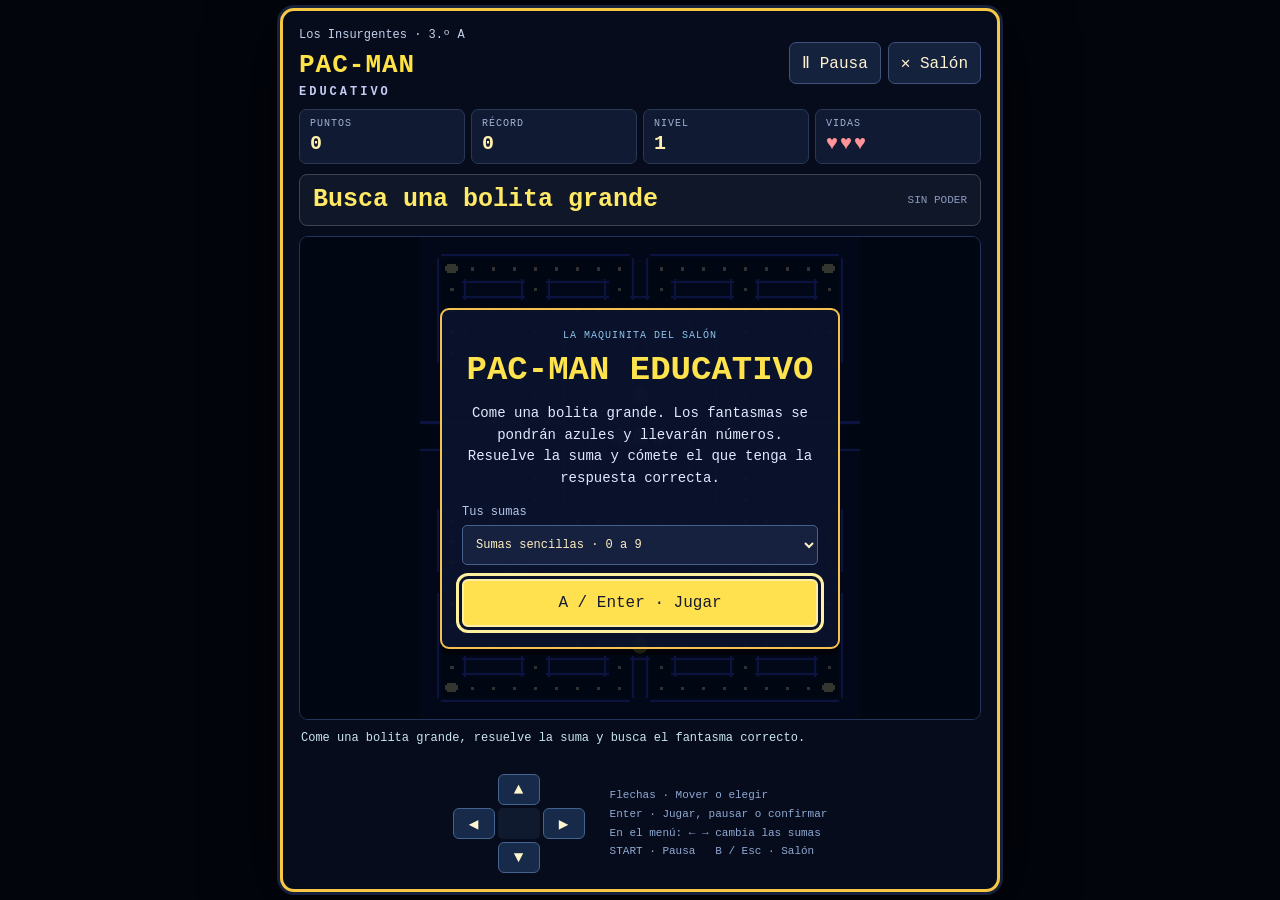
==== commit 6dcc6161: "Add files via upload" ====
--- a/Pacman_Educativo_Web.html
+++ b/Pacman_Educativo_Web.html
@@ -12,15 +12,17 @@
 .pac-message{flex-shrink:0;color:#c9e5ef;font-size:12px;line-height:1.4;min-height:34px;margin:0;padding:0 2px}.pac-footer{display:flex;align-items:center;justify-content:center;gap:25px;flex-shrink:0}.pac-footer>p{font-size:11px;color:#8fa9d2;line-height:1.7;margin:0}.pac-dpad{display:grid;grid-template-columns:repeat(3,42px);grid-template-rows:repeat(3,31px);gap:3px}.pac-dpad button{font-size:18px;background:#182a4a;border:1px solid #43648e;border-radius:6px;color:#fff5cf;min-width:42px}.pac-dpad button:active{background:#37598b}.pac-dpad [data-pac-direction=up]{grid-column:2}.pac-dpad [data-pac-direction=left]{grid-column:1;grid-row:2}.pac-dpad span{grid-column:2;grid-row:2;background:#101a2e;border-radius:5px}.pac-dpad [data-pac-direction=right]{grid-column:3;grid-row:2}.pac-dpad [data-pac-direction=down]{grid-column:2;grid-row:3}
 @media(max-width:480px){#pacman-dialog{padding:11px;gap:8px;border-radius:10px}.pac-header h2{font-size:21px}.pac-header h2 span{font-size:10px;letter-spacing:2px}.pac-player{max-width:190px;font-size:10px}.pac-top-buttons button{font-size:11px;padding:7px 9px;min-height:38px}.pac-stats>div{padding:7px}.pac-stats strong{font-size:17px}.pac-stats small{font-size:9px}.pac-lesson{padding:9px 10px;gap:6px}.pac-lesson>span{font-size:10px}.pac-answers span{font-size:15px;min-width:31px;padding:2px 7px}.pac-overlay{padding:12px}.pac-overlay>div{padding:16px}.pac-overlay p:not(.pac-kicker){font-size:13px}.pac-footer{gap:18px}.pac-footer>p{font-size:10px}.pac-dpad{grid-template-columns:repeat(3,39px);grid-template-rows:repeat(3,29px)}.pac-dpad button{min-width:39px}.pac-message{font-size:11px;min-height:30px}}
 @media(max-height:600px) and (min-width:600px){#pacman-dialog[open]{display:grid;grid-template-columns:minmax(280px,1fr) 220px;grid-template-rows:auto auto auto 1fr;width:min(980px,calc(100% - 16px));height:calc(100dvh - 16px);gap:8px 15px}.pac-header{grid-column:1/-1}.pac-stats{grid-column:2;grid-row:2}.pac-lesson{grid-column:2;grid-row:3;grid-template-columns:1fr}.pac-lesson>p{font-size:20px}.pac-lesson>span{font-size:10px}.pac-board{grid-column:1;grid-row:2/5;height:100%}.pac-footer{grid-column:2;grid-row:4;align-self:end;gap:9px;flex-direction:column}.pac-message{display:none}.pac-stats strong{font-size:14px}.pac-stats small{font-size:8px}.pac-stats>div{padding:6px 3px}.pac-header h2{font-size:20px}.pac-header h2 span{display:inline;font-size:11px;margin-left:7px}.pac-player{margin-bottom:3px}.pac-overlay p:not(.pac-kicker){font-size:12px}.pac-overlay>div{padding:14px}.pac-range{margin-bottom:9px}}
-/* End Pac-Man styles. */</style></head><body>
+/* End Pac-Man styles. */
+.keyboard-choice{outline:3px solid #fff09f!important;outline-offset:3px!important}
+</style></head><body>
 <main id="standalone-home" hidden><div><h1>PAC-MAN EDUCATIVO</h1><p>Resuelve sumas persiguiendo al fantasma que lleva la respuesta correcta.</p><button id="standalone-play" type="button">Volver a jugar</button><p>Flechas o WASD · Movimiento<br>A / Enter · Comenzar<br>P / START · Pausa<br>B / Esc · Salir</p></div></main>
     <dialog id="pacman-dialog" aria-labelledby="pacman-title">
       <header class="pac-header"><div><p id="pacman-player" class="pac-player"></p><h2 id="pacman-title">PAC-MAN <span>EDUCATIVO</span></h2></div><div class="pac-top-buttons"><button id="pacman-pause" type="button">Ⅱ Pausa</button><button id="pacman-close" type="button" aria-label="Volver al salón">✕ Salón</button></div></header>
       <div class="pac-stats"><div><small>PUNTOS</small><strong id="pacman-score">0</strong></div><div><small>RÉCORD</small><strong id="pacman-record">0</strong></div><div><small>NIVEL</small><strong id="pacman-level">1</strong></div><div><small>VIDAS</small><strong id="pacman-lives" aria-label="Vidas restantes">♥♥♥</strong></div></div>
       <div class="pac-lesson"><p id="pacman-operation">Busca una bolita grande</p><span id="pacman-power">SIN PODER</span><div id="pacman-answers" class="pac-answers" aria-label="Respuestas en los fantasmas" hidden><span id="pacman-answer-0"></span><span id="pacman-answer-1"></span><span id="pacman-answer-2"></span><span id="pacman-answer-3"></span></div></div>
-      <div class="pac-board"><canvas id="pacman-canvas" width="420" height="460" aria-label="Laberinto de Pac-Man. Muévete con flechas o WASD, come una bolita grande y alcanza al fantasma que lleva la respuesta correcta."></canvas><div id="pacman-overlay" class="pac-overlay"><div><p class="pac-kicker">LA MAQUINITA DEL SALÓN</p><h3 id="pacman-overlay-title">PAC-MAN EDUCATIVO</h3><p id="pacman-overlay-copy"></p><label id="pacman-range-row" class="pac-range">Tus sumas<select id="pacman-range"><option value="9">Sumas sencillas · 0 a 9</option><option value="49">Sumas de dos cifras · 0 a 49</option></select></label><button id="pacman-start" class="pac-start" type="button">A / Enter · Jugar</button></div></div></div>
+      <div class="pac-board"><canvas id="pacman-canvas" tabindex="0" width="420" height="460" aria-label="Laberinto de Pac-Man. Flechas para moverte y Enter para pausar. Come una bolita grande y alcanza al fantasma que lleva la respuesta correcta."></canvas><div id="pacman-overlay" class="pac-overlay"><div><p class="pac-kicker">LA MAQUINITA DEL SALÓN</p><h3 id="pacman-overlay-title">PAC-MAN EDUCATIVO</h3><p id="pacman-overlay-copy"></p><label id="pacman-range-row" class="pac-range">Tus sumas<select id="pacman-range"><option value="9">Sumas sencillas · 0 a 9</option><option value="49">Sumas de dos cifras · 0 a 49</option></select></label><button id="pacman-start" class="pac-start" type="button">A / Enter · Jugar</button></div></div></div>
       <p id="pacman-message" class="pac-message" role="status" aria-live="polite"></p>
-      <footer class="pac-footer"><div class="pac-dpad" aria-label="Movimiento de Pac-Man"><button type="button" data-pac-direction="up" aria-label="Pac-Man hacia arriba">▲</button><button type="button" data-pac-direction="left" aria-label="Pac-Man hacia la izquierda">◀</button><span></span><button type="button" data-pac-direction="right" aria-label="Pac-Man hacia la derecha">▶</button><button type="button" data-pac-direction="down" aria-label="Pac-Man hacia abajo">▼</button></div><p>Flechas / WASD · Mover<br>P / START · Pausa<br>A / Enter · Jugar o continuar<br>B / Esc · Volver al salón</p></footer>
+      <footer class="pac-footer"><div class="pac-dpad" aria-label="Movimiento de Pac-Man"><button type="button" data-pac-direction="up" aria-label="Pac-Man hacia arriba">▲</button><button type="button" data-pac-direction="left" aria-label="Pac-Man hacia la izquierda">◀</button><span></span><button type="button" data-pac-direction="right" aria-label="Pac-Man hacia la derecha">▶</button><button type="button" data-pac-direction="down" aria-label="Pac-Man hacia abajo">▼</button></div><p>Flechas · Mover o elegir<br>Enter · Jugar, pausar o confirmar<br>En el menú: ← → cambia las sumas<br>START · Pausa &nbsp; B / Esc · Salón</p></footer>
     </dialog>
 <script>
 (function(root,factory){const api=factory();if(typeof module==='object'&&module.exports)module.exports=api;else root.PacmanGame=api;})(typeof globalThis!=='undefined'?globalThis:this,function(){
@@ -254,12 +256,81 @@
   function snapshot(state){return {phase:state.phase,score:state.score,highScore:state.highScore,level:state.level,lives:state.lives,correct:state.correct,wrong:state.wrong,power:Math.ceil(state.power),operation:state.question.text,answers:state.question.options.slice(),player:position(state.player),ghosts:state.ghosts.map(ghost=>({name:ghost.name,mode:ghost.mode,answer:ghost.answer,position:position(ghost)}))};}
   return {MAZE,COLS,ROWS,TILE,POWER_SECONDS,DIRS,GHOSTS,makeQuestion,canEnter,neighbors,distanceMap,position,createState,start,setRange,setDirection,pause,tick,draw,snapshot};
 });
-
+</script>
+<script>
+(function(){
+  'use strict';
+  const selector='button,a[href],input:not([type="hidden"]):not([type="file"]),select,textarea,summary,[data-keyboard-scroll]';
+  function visible(node,root,styles=new Map()){
+    if(node.matches(':disabled')||node.getAttribute('aria-disabled')==='true')return false;
+    for(let parent=node;parent;parent=parent.parentElement){
+      if(parent.hidden||parent.inert||parent.hasAttribute('inert'))return false;
+      if(parent.tagName==='DIALOG'&&!parent.open)return false;
+      if(parent.tagName==='DETAILS'&&!parent.open&&!parent.querySelector('summary')?.contains(node))return false;
+      if(!styles.has(parent))styles.set(parent,getComputedStyle(parent));
+      const style=styles.get(parent);
+      if(style.display==='none'||style.visibility==='hidden')return false;
+      if(parent===root)return true;
+    }
+    return false;
+  }
+  function items(root,filter=()=>true){
+    const styles=new Map();
+    return Array.from(root.querySelectorAll(selector)).filter(node=>visible(node,root,styles)&&filter(node));
+  }
+  function clear(){document.querySelectorAll('.keyboard-choice').forEach(node=>node.classList.remove('keyboard-choice'));}
+  function focus(node,scroll=true){
+    if(!node)return;clear();node.classList.add('keyboard-choice');node.focus({preventScroll:true});
+    if(scroll)node.scrollIntoView?.({block:'nearest',inline:'nearest'});
+  }
+  function move(root,step,options={}){
+    const controls=items(root,options.filter);if(!controls.length)return;
+    const index=controls.indexOf(document.activeElement);
+    focus(controls[index<0?(step<0?controls.length-1:0):(index+step+controls.length)%controls.length]);
+  }
+  function changeSelect(node,step){
+    const options=Array.from(node.options).filter(option=>!option.disabled&&!option.hidden);
+    if(!options.length)return;
+    const index=options.findIndex(option=>option.index===node.selectedIndex);
+    node.selectedIndex=options[(Math.max(0,index)+step+options.length)%options.length].index;
+    node.dispatchEvent(new Event('input',{bubbles:true}));node.dispatchEvent(new Event('change',{bubbles:true}));
+    focus(node);
+  }
+  function key(event,root,options={}){
+    const key=event.key.toLowerCase();
+    if(event.altKey||event.ctrlKey||event.metaKey||!['arrowup','arrowdown','arrowleft','arrowright','enter',' '].includes(key))return false;
+    const controls=items(root,options.filter),active=root.contains(document.activeElement)?document.activeElement:null;
+    const editable=active?.matches('input,textarea,[contenteditable="true"]');
+    if(key===' '&&editable)return false;
+    if(active?.hasAttribute('data-keyboard-scroll')&&key.startsWith('arrow')){
+      const vertical=key==='arrowup'||key==='arrowdown',delta=(key==='arrowup'||key==='arrowleft'?-1:1)*80;
+      if(vertical)active.scrollTop+=delta;else active.scrollLeft+=delta;
+      return true;
+    }
+    if(key==='arrowleft'||key==='arrowright'){
+      if(editable)return false;
+      if(active?.tagName==='SELECT'){changeSelect(active,key==='arrowleft'?-1:1);return true;}
+    }
+    if(key.startsWith('arrow')){move(root,key==='arrowup'||key==='arrowleft'?-1:1,options);return true;}
+    if(event.repeat)return true;
+    // A temporarily disabled launch button must never activate a different action.
+    if(active?.matches(':disabled'))return true;
+    const target=controls.includes(active)?active:(options.defaultTarget||controls[0]);
+    if(!target||!visible(target,root))return true;
+    if(target.tagName==='SELECT'||target.matches('input,textarea,[data-keyboard-scroll]'))move(root,1,options);
+    else if(target.tagName==='SUMMARY'){target.parentElement.open=!target.parentElement.open;focus(target);}
+    else target.click();
+    return true;
+  }
+  document.addEventListener('pointerdown',clear);
+  window.SchoolKeyboard={items,focus,move,key,clear};
+})();
 </script>
 <script>
 (function(){
   'use strict';
   const P=window.PacmanGame,$=id=>document.getElementById(id),dialog=$('pacman-dialog'),canvas=$('pacman-canvas'),ctx=canvas.getContext('2d');
+  const keyboard=window.SchoolKeyboard;
   const RECORD_KEY='insurgentes-pacman-record-v1';let opened=false,state=null,callbacks={},savedRecord={highScore:0,maxAddend:9},uiPhase='',lastRecord=0,lastSavedAt=0;
   const reducedMotion=window.matchMedia('(prefers-reduced-motion: reduce)').matches;
   canvas.width=P.COLS*P.TILE;canvas.height=P.ROWS*P.TILE;
@@ -295,7 +366,11 @@
     else if(stage==='ready'){text('pacman-overlay-title','¡LISTO!');text('pacman-overlay-copy','Muévete por el laberinto. Evita a los fantasmas hasta tener poder.');}
     else if(stage==='gameover'){text('pacman-overlay-title','¡BUENA PARTIDA!');text('pacman-overlay-copy',state.score.toLocaleString('es-MX')+' puntos · '+state.correct+' '+(state.correct===1?'suma resuelta':'sumas resueltas')+'. Inténtalo de nuevo.');text('pacman-start','A / Enter · Volver a jugar');}
     P.draw(state,ctx,{reducedMotion});
-    if(uiPhase!==stage){uiPhase=stage;if(['intro','paused','gameover'].includes(stage))$('pacman-start').focus({preventScroll:true});}
+    if(uiPhase!==stage){
+      uiPhase=stage;
+      if(['intro','paused','gameover'].includes(stage))keyboard.focus($('pacman-start'),false);
+      else if(['ready','playing'].includes(stage)){keyboard.clear();canvas.focus({preventScroll:true});}
+    }
   }
   function open(options={}){
     if(opened)return;readRecord();callbacks=options;state=P.createState({highScore:savedRecord.highScore,maxAddend:savedRecord.maxAddend});lastRecord=state.highScore;lastSavedAt=0;uiPhase='';
@@ -313,12 +388,22 @@
     if(Math.abs(x)>.35||Math.abs(y)>.35)direction(Math.abs(x)>Math.abs(y)?(x<0?'left':'right'):(y<0?'up':'down'));
   }
   function key(event){
-    if(!opened||event.target?.matches?.('input,select,textarea,[contenteditable=true]'))return false;
+    if(!opened)return false;
     const key=event.key.toLowerCase(),directions={arrowleft:'left',a:'left',arrowright:'right',d:'right',arrowup:'up',w:'up',arrowdown:'down',s:'down'};
-    if(directions[key]){direction(directions[key]);return true;}
     if(key==='escape'){if(!event.repeat)close();return true;}
     if(key==='p'){if(!event.repeat)togglePause();return true;}
-    if(key==='enter'||key===' '){if(!event.repeat)confirm();return true;}return false;
+    if(['intro','paused','gameover'].includes(state.phase)){
+      return keyboard.key(event,dialog,{filter:node=>!node.hasAttribute('data-pac-direction'),defaultTarget:$('pacman-start')});
+    }
+    if(directions[key]){direction(directions[key]);return true;}
+    if(key==='enter'||key===' '){
+      if(!event.repeat){
+        const active=document.activeElement;
+        if(active===$('pacman-close'))close();else togglePause();
+      }
+      return true;
+    }
+    return false;
   }
   function tick(dt){if(!opened)return;P.tick(state,dt);events();render();}
   function suspend(){if(opened&&state.phase!=='paused'&&P.pause(state))render();}
@@ -331,7 +416,6 @@
   dialog.addEventListener('cancel',event=>{event.preventDefault();close();});dialog.addEventListener('close',()=>{if(opened)close();});
   window.PacmanArcade={open,close,confirm,togglePause,direction,pad,key,tick,suspend,isOpen:()=>opened,snapshot:()=>opened?P.snapshot(state):null};
 })();
-
 </script>
 <script>
 const START_SAMPLE='[base64]//////7//v//////AgACAAQABAADAAMA//////n/+f/4//j//////woACgAPAA8ABgAGAPX/9f/o/+j/7//v/woACgAkACQAIwAjAP/////R/9H/w//D/+3/7f82ADYAYABgADkAOQDP/8//eP94/4z/jP8WABYAsACwAMoAygAoACgAMv8y/7z+vP5g/2D/0wDTAO8B7wGBAYEBY/9j//f89/yE/IT8tv+2/[base64]/[base64]/9f//sN+w3MF8wXFxsXG2oZahknFicWMBQwFFkUWRSZFZkVdxZ3FmYWZhYDFgMWHhYeFrYWthblFuUW6RXpFToUOhSCE4ITOhU6Fe8Y7xi9G70b0xnTGQ4RDhHUAtQCpPOk85HokehJ5Enky+XL5Y/pj+ke7B7sJ+wn7KXqpepl6WXpSelJ6dDp0On46fjpgemB6TbpNun76fvpk+uT623sbez36vfqZedl52jkaOTW5dblD+4P7vz7/PtLC0sL2BbYFq0brRuAGoAauRa5Fu0T7ROuE64TLhUuFZ4WnhbnFucWWxZbFvkV+RU2FjYWiBaIFhYWFhbbFNsUBhQGFAgVCBX6F/oXyRrJGgQaBBoLEwsTGgYaBqn2qfbE6cTpRuNG48rjyuOK6IroOe057ZzunO4+7D7sVehV6Pnl+eX25vbmi+qL6vXt9e1U7lTu0+rT6pXlleW84rziCOYI5nXwdfBo/2j/Aw4DDtAX0BcXGxcbaBloGSUWJRYvFC8UWRRZFJoVmhV3FncWZhZmFgMWAxYeFh4Wtha2FuUW5RboFegVORQ5FIITghM8FTwV8RjxGL0bvRvQGdAZBxEHEcoCygKc85zzjeiN6EjkSOTN5c3lkemR6R/sH+wm7CbspOqk6mTpZOlK6Urp0enR6fjp+OmA6YDpNuk26fzp/OmU65Trbuxu7Pbq9upi52LnZeRl5Nfl1+UX7hfuC/wL/FkLWQvcFtwWpBukG3Iachq0FrQW+xP7E8cTxxM9FT0VjhaOFr0WvRY5FjkWBBYEFnUWdRbNFs0WHRYdFooUihSSE5IT2BTYFFMYUxh7G3sbexp7GsASwBIdBR0FuvW69cXpxelx5HHkSOVI5QHpAen16/XrYuxi7PLq8up06XTpFOkU6ZnpmekG6gbq0unS6XnpeenZ6dnpDesN6/fr9+se6x7rQ+hD6FflV+W/5b/lPuw+7Nf41/hECEQIgBWAFYMcgxxvHG8c2RfZFwcTBxNbEVsRgBOAE2gXaBf2GfYZOBk4Gb4VvhU2EjYSkBGQEdQU1BQSGhIaOx07HXIachp8EHwQtQG1Aeny6fKr6Kvo8uTy5GHmYeak6aTpwOvA67jruOt96n3qkemR6ZPpk+n56fnp6enp6VXpVekW6Rbp/On86avrq+uD7IPs+er56lbnVudY5Fjk1eXV5SHuIe4a/Br8ZQtlC+EW4RajG6MbbhpuGrIWshb6E/[base64]/cZ9xk3GTcZvBW8FTUSNRKREZER1xTXFBUaFRo8HTwdbhpuGnQQdBCsAawB4fLh8qfop+jy5PLkY+Zj5qbppunB68Hrt+u363zqfOqQ6ZDplOmU6fnp+enp6enpVOlU6RbpFun96f3prOus64Psg+z46vjqVOdU51jkWOTY5djlKO4o7iP8I/xtC20L5hbmFqQbpBtsGmwarxavFvkT+RPJE8kTPxU/FY8Wjxa9Fr0WOBY4FgUWBRZ1FnUWzBbMFhwWHBaIFIgUkhOSE9sU2xRYGFgYfRt9G3YadhqzErMSCwULBaj1qPW76bvpb+Rv5EzlTOUG6Qbp9+v362HsYezw6vDqc+lz6RXpFema6ZrpBuoG6tHp0el56Xnp2una6Q7rDuv36/frG+sb6z/[base64]/umt663rg+yD7Pbq9upS51LnV+RX5Nrl2uUv7i/uLPws/HYLdgvqFuoWpBukG2oaahqtFq0W+BP4E8kTyRNAFUAVjxaPFrwWvBY4FjgWBRYFFnYWdhbMFswWGxYbFocUhxSRE5ET3RTdFFsYWxiAG4AbdRp1GqsSqxL9BP0Em/Wb9bbptul35HfkWuVa5QzpDOnr6+vrSOxI7ODq4OqA6YDpPuk+6b7pvun+6f7plemV6TPpM+nO6c7pW+tb62zsbOxT61Pr8Ofw56TkpORC5ULlheyF7N753vlOCU4JnxWfFWwbbBvoGugaQRdBFysUKxSSE5IT8BTwFHoWehbvFu8WchZyFv0V/RUnFicWhRaFFjUWNRYKFQoVDhQOFMIUwhSDF4MXiBqIGnQadBpmFGYUIwgjCMD4wPg46zjruuO642HjYePL58vnuuy67Knuqe677Lvs2OjY6B3mHeag5qDm/en96Z7tnu2F7oXufet960PmQ+bU4tTiJOUk5anuqe5A/UD9NQw1DNkW2Rb/Gv8a0BnQGZEWkRZSFFIUOhQ6FG0VbRVnFmcWcxZzFgwWDBYQFhAWoRahFu4W7hYdFh0WcRRxFHsTexPXFNcUZhhmGI4bjht4GngaohKiEu4E7gSO9Y71semx6XjkeORe5V7lD+kP6evr6+tH7Efs3+rf6oDpgOk+6T7pv+m/6f7p/umV6ZXpM+kz6c7pzulb61vrbOxs7FHrUevt5+3no+Sj5EXlReWM7Izs5/nn+VcJVwmlFaUVbRttG+ca5xo+Fz4XKhQqFJMTkxPxFPEUexZ7Fu8W7xZxFnEW/RX9FScWJxaFFoUWNRY1FgkVCRUOFA4UwxTDFIUXhReJGokachpyGmEUYRQaCBoIt/i3+DHrMeu347fjYuNi487nzue87Lzsqe6p7rnsuezW6NboHeYd5qHmoeb/6f/[base64]/6T7pPum/6b/p/[base64]/pg+mD6QDqAOrg6eDpful+6b3pvenf6t/q6uvq613rXeu46Ljon+Wf5WDlYOX46vjq3vbe9jEGMQYCFAIU/xv/G8scyxyUGJQYjBOME1cRVxELEwsT5BbkFsoZyhmFGYUZShZKFpMSkxJqEWoRMxQzFGIZYhkWHRYdQRtBGzMSMxLUA9QDu/S79K/[base64]/ka+RotFC0UJQclB673rvcE6wTrv+S/5Ovk6+R96H3osuuy63fsd+wu6y7rmemZ6Q/pD+mD6YPpAOoA6uDp4Ol+6X7pvem96d/q3+rr6+vrXOtc67botuid5Z3lYeVh5f3q/[base64]/7q/uq+5L7k7OTs5H/of+i067Trd+x37C3rLeuY6ZjpD+kP6YTphOkA6gDq3+nf6X7pfum+6b7p4Org6uvr6+tb61vrtOi06JzlnOVi5WLlA+sD6+/27/ZEBkQGEBQQFAQcBBzJHMkcjhiOGIcThxNXEVcRDxMPE+kW6RbMGcwZgxmDGUUWRRaQEpASaxFrETgUOBRoGWgZFx0XHTobOhslEiUSwQPBA6r0qvSl6aXpFeUV5QPmA+Y76TvpmeuZ69Pr0+up6qnqoumi6YjpiOnv6e/p9en16WnpaekQ6RDpzenN6XTrdOuE7ITsU+tT69vn2+eQ5JDkReVF5ajsqOwW+hb6gwmDCbsVuxVoG2gb0RrRGjAXMBcyFDIUrROtEwYVBhVxFnEWxhbGFkoWShYBFgEWYhZiFs0WzRZFFkUWvxS/FJcTlxOIFIgU0xfTFz0bPRv3GvcaIRQhFA4HDgeW95b39+r36sTkxOT75Pvkh+iH6Krrqutf7F/sGusa66Lpouk26Tbpq+mr6QDqAOqp6anpNek16abppukh6yHrYOxg7KHroet36Hfo8uTy5NLk0uQh6yHr0/[base64]/uz+7CP7I/tZClkKxhXGFc4azhotGi0aABcAF4AUgBQhFCEUPxU/FVMWUxZ9Fn0WGBYYFgUWBRaLFosW8RbxFksWSxarFKsUgBOAE4AUgBTcF9wXSxtLG/wa/BoZFBkUAAcAB4n3iffx6vHqxOTE5P7k/[base64]/FCIUIhRAFUAVUxZTFn0WfRYYFhgWBRYFFosWixbxFvEWShZKFqoUqhSAE4ATgRSBFN8X3xdMG0wb+hr6GhMUExT3BvcGgfeB9+vq6+rD5MPkAOUA5Y3ojeis66zrXexd7BjrGOug6aDpNuk26azprOkA6gDqqOmo6TXpNemn6afpI+sj62HsYeyf65/rcuhy6O3k7eTT5NPkLest6+n36fdiB2IHWRRZFAkbCRswGzAbvRe9F3sUexSZE5kTyBTIFEsWSxbMFswWXxZfFgAWABZNFk0WxxbHFmwWbBb8FPwUqhOqEzwUPBRFF0UX4RrhGlsbWxuIFYgVMgkyCcH5wflt7G3sMOUw5ZrkmuTx5/HnYeth64Psg+xr62vrxenF6Q/pD+lt6W3p9+n36e3p7emH6Yfppeml6bDqsOrW69brkuuS6yrpKun05fTlHeUd5dHp0en29Pb0FwQXBGgSaBJYG1gbDx0PHUwZTBkfFB8UZxFnEaASoBJbFlsWjhmOGcMZwxnTFtMW/RL9ElgRWBGdE50TqxirGNUc1RzsG+wb0RPRE+4F7gWg9qD20erR6lblVuWp5anlxujG6GTrZOvo6+jr2erZ6rrpuul/6X/p4uni6f/p/+mA6YDpD+kP6Z/pn+k36zfreux67KjrqOtp6Gno3uTe5M3kzeQ06zTr9/[base64]/vQgBCAEcBJwElsbWxsOHQ4dSRlJGR0UHRRmEWYRoRKhEl4WXhaPGY8ZwhnCGdEW0Rb7EvsSWBFYEaAToBOuGK4Y1hzWHOob6hvKE8oT5QXlBZj2mPbM6szqVOVU5arlquXI6MjoZetl6+jr6OvY6tjquem56X/pf+ni6eLp/+n/6YDpgOkP6Q/poOmg6TjrOOt67Hrsp+un62foZ+jd5N3kz+TP5DrrOusA+AD4eAd4B2YUZhQLGwsbKxsrG7gXuBd5FHkUmhOaE8sUyxRNFk0WzBbMFl4WXhYAFgAWThZOFsgWyBZrFmsW+hT6FKkTqRM+FD4USRdJF+Qa5BpYG1gbfRV9FSEJIQmv+a/5YOxg7CzlLOWd5J3k9uf252TrZOuD7IPsaetp68TpxOkP6Q/pbulu6fjp+Ons6ezphumG6abppumy6rLq1+vX65DrkOsm6Sbp8eXx5R/lH+Xb6dvpB/UH9SoEKgR3EncSXxtfGw0dDR1GGUYZGhQaFGYRZhGjEqMSYBZgFpAZkBnBGcEZzxbPFvkS+RJYEVgRohOiE7IYshjYHNgc5xvnG8MTwxPcBdwFj/aP9sfqx+pT5VPlq+Wr5croyuhm62br6Ovo69fq1+q56bnpf+l/6eLp4un/6f/pgOmA6Q/[base64]/un+6bzpvOk96T3phOmE6efq5+pK7Ers4+vj6/zo/OhP5U/lgeSB5Nzp3OnV9dX1OgU6BdkS2RKNGo0ahhuGG1MYUxjKFMoUexN7E3kUeRQjFiMW7xbvFp4WnhYOFg4WDhYOFnQWdBZkFmQWZhVmFTYUNhRYFFgUoBagFt4Z3hn6GvoatBa0FvIL8gvz/PP8a+5r7gflB+XZ4tniXOZc5pTrlOuK7oruke2R7enp6emV5pXmJOYk5uvo6+jL7Mvsqu6q7qfsp+yw57DnVONU483jzeNu627rC/kL+WoIagiUFJQUgRqBGn0afRpyF3IXuRS5FBAUEBQQFRAVORY5FoQWhBYlFiUW/RX9FXUWdRbwFvAWdRZ1FucU5xSPE48TNRQ1FFQXVBf2GvYaYBtgG3EVcRUGCQYJk/[base64]/mluuW64vui+6P7Y/t5+nn6ZTmlOYl5iXm7ejt6M3szeyq7qrupOyk7K3nredS41Ljz+PP43XrdesU+RT5cwhzCJoUmhSCGoIafBp8GnAXcBe4FLgUEBQQFBEVERU6FjoWhBaEFiUWJRb+Ff4VdRZ1FvAW8BZ0FnQW5hTmFI8TjxM2FDYUVhdWF/ca9xpfG18baxVrFf0I/QiK+Yr5S+xL7C7lLuWv5K/kBegF6GDrYOtr7GvsUutS68fpx+kz6TPpmOmY6f/p/+m86bzpPOk86YXphenp6unqTOxM7OHr4ev36PfoSuVK5YHkgeTn6efp6vXq9VIFUgXpEukSjBqMGncbdxtFGEUYzhTOFJETkROQFJAUIhYiFs0WzRZzFnMWBBYEFjsWOxa+Fr4WixaLFjYVNhXEE8QTARQBFMIWwhZ8GnwanRudG7wWvBYoCygL1/vX++/t7+3A5cDlXuRe5GjnaOcG6wbrhOyE7KTrpOv26fbpFekV6VfpV+nr6evp9+n36ZLpkumT6ZPpg+qD6rvru+u867zrl+mX6VTmVOb15PXkyujK6CLzIvP5AfkBtBC0EI4ajho4HTgd/Rn9Gb8UvxSKEYoRQRJBEtAV0BVDGUMZ8hnyGVgXWBdxE3ETWRFZERYTFhPwF/AXfBx8HHQcdBxSFVIVAggCCJf4l/gT7BPsseWx5V/lX+VS6FLoJusm6/br9usH6wfr1enV6XnpeenT6dPpBeoF6pfpl+kT6RPpeOl46frq+upl7GXs7evt6/Ho8eg85TzleeR55Ozp7On49fj1YAVgBfAS8BKMGowadBt0G0IYQhjNFM0UkhOSE5EUkRQjFiMWzRbNFnIWchYEFgQWOxY7Fr4WvhaKFooWNRU1FcQTxBMCFAIUxBbEFn0afRqcG5wbtxa3Fh8LHwvO+8776O3o7b7lvuVf5F/kaudq5wfrB+uE7ITso+uj6/Xp9ekU6RTpWOlY6evp6+n36ffpkumS6ZPpk+mD6oPqvOu867vru+uV6ZXpU+ZT5vbk9uTO6M7oKvMq8wMCAwK8ELwQkhqSGjgdOB36GfoZvBS8FIkRiRFCEkIS0hXSFUQZRBnxGfEZVhdWF28TbxNZEVkRGRMZE/QX9Bd+HH4cchxyHEwVTBX5B/kHj/iP+A7sDuyv5a/lYOVg5VToVOgn6yfr9ev16wbrBuvV6dXpeel56dTp1OkF6gXqlumW6RPpE+l56Xnp++r76mXsZezs6+zr7uju6DrlOuV65Hrk8enx6QH2AfZpBWkF9xL3Eo8ajxpzG3MbQBhAGMwUzBSSE5ITkhSSFCMWIxbNFs0WchZyFgQWBBY7FjsWvxa/FooWihY0FTQVwxPDEwMUAxTGFsYWfxp/[base64]/XrBusG69Tp1Ol56Xnp1OnU6QXqBeqW6ZbpE+kT6Xrpeun86vzqZuxm7Ovr6+vs6OzoOOU45XzkfOT36ffpCvYK9nIFcgX9Ev0SkRqRGnIbchs+GD4YyhTKFJITkhOTFJMUJBYkFs0WzRZyFnIWBBYEFjwWPBa/[base64]/Ev8r8Cvw4uXi5b7ivuKv5a/l7uru6l3uXe7p7entdep16ufm5+b+5f7laehp6FLsUuyf7p/uJu0m7WzobOi447jjVuNW4/zp/On89vz2bAZsBkMTQxMXGhcawBrAGugX6Bf8FPwUBxQHFOIU4hQbFhsWiBaIFjQWNBb5FfkVXxZfFukW6RaZFpkWJBUkFakTqRP2E/YTzhbOFpEakRqlG6UbqRapFv0K/Qqn+6f7z+3P7b3lveVw5HDke+d75wbrButu7G7siuuK6/[base64]/yTwJPDe5d7lvuK+4rLlsuXx6vHqXu5e7uft5+1z6nPq5ubm5v7l/uVr6GvoVOxU7J/un+4k7STtaehp6LbjtuNX41fjAuoC6gX3Bfd1BnUGSRNJExkaGRq/Gr8a5hfmF/sU+xQHFAcU4xTjFBwWHBaIFogWNBY0FvkV+RVfFl8W6RbpFpgWmBYjFSMVqBOoE/cT9xPQFtAWkxqTGqQbpBukFqQW9Ar0Cp77nvvI7cjtuuW65XHkceR9533nCOsI627sbuyJ64nr8+nz6TXpNemF6YXp+un66czpzOlF6UXpaOlo6bHqseox7DHsGuwa7HjpeOmv5a/lRuRG5MDowOgE9AT0RQNFA2ERYRHlGeUZmBuYG8AYwBgyFTIVrROtE3IUchT1FfUVrBasFmEWYRb9Ff0VRhZGFuUW5RbEFsQWWhVaFaUTpROYE5gTShZKFloaWhogHCAc6BfoF7IMsgxf/V/9O+8778vmy+Yk5STlrOes517qXurO6s7qq+mr6crpyumV7ZXt9PT09Df9N/31AvUCXQRdBDsCOwIl/yX/iP2I/Sj+KP4BAAEAbQFtAXQBdAFgAGAAP/8//+7+7v5+/37/UwBTALsAuwB/AH8A8P/w/4z/jP+W/5b/7v/u/0AAQABOAE4AHwAfAOP/4//M/8z/4v/i/wgACAAfAB8AGAAYAAIAAgDw//D/8P/w//v/+/8HAAcACgAKAAUABQD+//7/+//7//3//f8AAAAAAgACAAIAAgAAAAAA//////////[base64]/////AAAAAAAAAAABAAEAAQABAAAAAAD+//7//f/9//////8EAAQABgAGAAMAAwD8//z/9f/1//f/9/8DAAMAEQARABMAEwACAAIA6v/q/9//3//y//L/GQAZADQANAAkACQA7P/s/7f/t/+6/7r/AgACAF0AXQB3AHcAJQAlAJn/mf9K/0r/lv+W/1wAXAABAQEB2wDbANX/1f+q/qr+b/5v/q//r/+7AbsB5ALkApQBlAGD/YP9Ivgi+LbztvPG8cbxCvIK8rjyuPIV8hXyDvAO8Jbulu5U8FTwlPaU9hAAEACCCYIJsg+yD2sRaxH6D/oP5g3mDQYNBg1uDW4N+Q35DcENwQ0fDR8NSg1KDewO7A77EPsQChEKEfsM+wzCBMIE1vrW+r7yvvLb7tvuD+8P7yrxKvHE8sTy4vLi8jvyO/IJ8gnymPKY8vjy+PIG8gby6+/r75DukO588Hzw4vbi9msAawDNCc0J2Q/ZD20RbRHoD+gP1g3WDQQNBA10DXQN+w37DboNug0YDRgNUg1SDQMPAw8OEQ4R+xD7ELsMuwxgBGAEdvp2+oLygvLQ7tDuI+8j70DxQPHJ8sny2vLa8jTyNPIM8gzyofKh8vjy+PL18fXx1e/V747uju6l8KXwNfc1980AzQAcChwK/Q/9D2kRaRHSD9IPxw3HDQQNBA17DXsN/Q39DbQNtA0UDRQNXA1cDRkPGQ8bERsR6BDoEHsMewwCBAIEGvoa+knySfLD7sPuM+8z71XxVfHR8tHy1fLV8i/yL/IP8g/yqPKo8vXy9fLk8eTxwO/A74/uj+7Q8NDwiPeI9y8BLwFpCmkKHxAfEGMRYxG8D7wPuA24DQQNBA2CDYIN/g3+Da0NrQ0RDRENZg1mDS4PLg8oESgR0hDSEDkMOQyjA6MDv/m/+RHyEfK37rfuRO9E72nxafHY8tjyz/LP8iryKvIS8hLyrvKu8vLy8vLS8dLxrO+s75Luku788Pzw3Pfc95ABkAG0CrQKPxA/EF4RXhGoD6gPqg2qDQINAg2GDYYN/w3/DawNrA0WDRYNdQ11DT0PPQ8kESQRsBCwEPwL/AtcA1wDfvl++drx2vGJ7onuJ+8n727xbvEJ8wnzGPMY81PyU/Ls8ezxQfJB8ozyjPLU8dTxMfAx8ETvRO9M8Uzxfvd+99wA3AB5CnkKDxEPEeYS5hK7ELsQJA0kDe0K7QpoC2gL3g3eDUMQQxC9EL0Q7w7vDjsMOwzKCsoK/gv+C1MPUw9qEmoSXBJcEo0NjQ3IBMgE6Pro+jrzOvOa75rvn++f7z3xPfFq8mrycPJw8v3x/fEU8hTy0vLS8jvzO/M68jry/u/+72nuae4B8AHwE/YT9nT/dP/6CPoIZg9mD2IRYhEYEBgQBA4EDg8NDw1oDWgN9w33DccNxw0hDSENOA04DcgOyA7lEOUQKxErEWcNZw1nBWcFfPt8+y3zLfP97v3u+O747gXxBfGy8rLy5vLm8kTyRPIF8gXyjvKO8vzy/PIk8iTyEPAQ8JLuku418DXwUPZQ9rr/uv88CTwJlA+UD3ERcREOEA4Q8w3zDQYNBg1oDWgN9w33DcQNxA0gDSANQg1CDd0O3Q7zEPMQGxEbESwNLA0KBQoFHvse++/y7/Ls7uzuBu8G7xrxGvG78rvy4vLi8j7yPvIH8gfylfKV8vvy+/IU8hTy++/775DukO5b8FvwoPag9hwAHACNCY0Juw+7D28RbxH5D/kP4w3jDQUNBQ1vDW8N+g36Db8Nvw0bDRsNSg1KDfIO8g4CEQIRChEKEe4M7gytBK0EwfrB+rLysvLc7tzuFu8W7y/xL/HD8sPy3vLe8jjyOPIK8grynPKc8vny+fID8gPy5u/m747uju6D8IPw8fbx9n0AfQDcCdwJ4A/gD2wRbBHkD+QP1A3UDQQNBA12DXYN/A38DbkNuQ0XDRcNVA1UDQcPBw8QERAR+BD4EK8MrwxPBE8EZfpl+njyePLO7s7uJu8m70TxRPHL8svy2fLZ8jPyM/IN8g3yovKi8vfy9/Ly8fLx0e/R747uju6t8K3wRPdE998A3wAqCioKAxADEGgRaBHOD84PxA3EDQQNBA19DX0N/Q39DbMNsw0UDRQNXg1eDR0PHQ8dER0R5BDkEG8MbwzxA/EDCvoK+j7yPvLA7sDuNe8171jxWPHU8tTy1/LX8jDyMPIO8g7yovKi8u3y7fLh8eHxyO/I75/un+7c8Nzwh/eH9yQBJAFmCmYKNhA2EJARkBHeD94Pqw2rDcMMwww6DToN9A30Df4N/g2KDYoNnw2fDdwO3A5zEHMQTRBNEG0MbQyKBIoEovqi+gjyCPKD7YPttu227eXw5fAn9Cf0MvUy9Z/zn/Pq8OrwOe8579fv1+9N8k3ysfSx9AT1BPWp8qnyE+8T7xTtFO007zTvC/YL9rz/vP/8CPwI8A7wDr0QvRC1D7UPGA4YDnMNcw3HDccNEw4TDqENoQ3gDOAMBA0EDbQOtA71EPUQZBFkEc8Nzw30BfQFD/wP/JzznPMt7y3v7u7u7uTw5PCb8pvy5fLl8krySvID8gPyhfKF8v/y//JA8kDyNvA28JjumO707/Tvw/XD9Qn/Cf+nCKcISQ9JD3IRchE0EDQQEg4SDgkNCQ1cDVwN8w3zDc4Nzg0pDSkNMw0zDbcOtw7WENYQNhE2EZcNlw2yBbIFyfvJ+2HzYfMN7w3v7O7s7vPw8/Cq8qry6vLq8knySfIE8gTyiPKI8vzy/PIw8jDyIvAi8JXule4X8BfwEPYQ9mr/av/6CPoIcw9zD3IRchEfEB8QAQ4BDgcNBw1jDWMN9Q31DckNyQ0kDSQNOw07DcwOzA7mEOYQKBEoEV0NXQ1WBVYFa/tr+yHzIfP67vru+u767gnxCfGz8rPy5vLm8kPyQ/IG8gbyj/KP8vvy+/Ih8iHyDPAM8JHuke488DzwX/Zf9sz/zP9LCUsJmw+bD3ERcREKEAoQ8A3wDQYNBg1qDWoN+A34DcMNww0fDR8NQw1DDeEO4Q72EPYQGBEYESENIQ35BPkEDfsN++Ty5PLp7unuCe8J7x7xHvG88rzy4fLh8j3yPfII8gjylvKW8vry+vIR8hHy9+/374/uj+5i8GLwr/av9i4ALgCcCZwJwg/CD28RbxH1D/UP4A3gDQUNBQ1wDXAN+g36Db4Nvg0bDRsNTA1MDfYO9g4FEQURBxEHEeMM4wycBJwEsPqw+qfyp/LZ7tnuGe8Z7zPxM/HF8sXy3fLd8jfyN/IK8grynfKd8vny+fIA8gDy4u/i747uju6K8IrwAPcA948AjwDrCesJ5g/mD2sRaxHgD+AP0Q3RDQQNBA13DXcN/A38DbgNuA0XDRcNVg1WDQsPCw8TERMR9BD0EKQMpAw+BD4EVPpU+m3ybfLK7sruJ+8n70fxR/HO8s7y2/Lb8jXyNfIL8gvynPKc8u/y7/Lv8e/x2e/Z757unu658LnwRPdE99UA1QAnCicKGhAaEJQRlBHxD/EPuQ25DcQMxAw0DTQN8A3wDQEOAQ6NDY0Nmg2aDc8Ozw5qEGoQWhBaEJwMnAzUBNQE8Prw+j/yP/KU7ZTtpe2l7cjwyPAU9BT0NPU09bPzs/P+8P7wPu8+78nvye828jbypPSk9A31DfXE8sTyLe8t7xbtFu0Q7xDvxvXG9W3/bf+8CLwI0Q7RDr0QvRDDD8MPIw4jDnMNcw3DDcMNFA4UDqcNpw3kDOQM/Qz9DKIOog7nEOcQbhFuEf0N/Q0+Bj4GXfxd/NLz0vM/7z/v5O7k7tPw0/CT8pPy6PLo8k/yT/IC8gLygPKA8v/y//JM8kzySPBI8J3une7Z79nvhfWF9bn+uf5jCGMIJQ8lD3ARcBFFEEUQIA4gDgwNDA1XDVcN8A3wDdMN0w0tDS0NLQ0tDaYOpg7JEMkQQBFAEcUNxQ38BfwFFvwW/JbzlvMe7x7v4+7j7uLw4vCh8qHy6/Lr8k3yTfID8gPyhPKE8v7y/vI98j3yMvAy8Jbulu767/rv0vXS9Rz/HP+4CLgIUA9QD3ERcREwEDAQDw4PDggNCA1bDVsN8g3yDdAN0A0uDS4NOg06DbcOtw7MEMwQJxEnEY4Njg20BbQFzvvO+1vzW/P27vbu0+7T7uzw7PCy8rLy4fLh8iPyI/If8h/y5vPm8/z2/PbJ+cn58frx+n36ffrf+d/52/rb+iz+LP7mAuYCFAcUB/sI+wg+CD4I/QX9BREEEQTVA9UDXQVdBYMHgwelCKUIpAekB34EfgQ6ADoATfxN/M35zfn7+Pv4TflN+er56vk5+jn6Jvom+gH6AfoQ+hD6RvpG+kz6TPrc+dz5Jfkl+dv42/je+d75mvya/KEAoQDBBMEEmAeYB1gIWAg6BzoHYgViBTIEMgR/BH8EFQYVBtIH0gdSCFIIvAa8BkEDQQP+/v7+W/tb+0v5S/ni+OL4b/lv+RT6FPpN+k36J/on+gH6AfoY+hj6SPpI+jH6Mfqk+aT5+/j7+Af5B/mW+pb61v3W/Q8CDwLnBecFGAgYCCQIJAigBqAG2gTaBB0EHQTsBOwEtwa3Bi8ILwgJCAkIvgW+BdkB2QGl/aX9ePp4+v/4//gB+QH5rfmt+TX6NfpG+kb6FfoV+gH6Afop+in6TfpN+g76Dvpm+Wb54Pjg+Fv5W/mA+4D7Mf8x/3QDdAPeBt4GWghaCMQHxAf9Bf0FbQRtBDEEMQR2BXYFVwdXB2kIaQiIB4gHigSKBFQAVABa/Fr8yvnK+fj4+PhS+VL57Pns+Sn6KfoH+gf67/nv+Sj6KPqC+oL6e/p7+sr5yvnO+M74gfiB+Nf51/kG/Qb9OAE4Af4E/gQpBykHeQd5B6UGpQa9Bb0FbgVuBa4FrgUCBgIGCgYKBt8F3wXrBesFZwZnBvkG+QbCBsIG9wT3BH4BfgEz/TP9hvmG+bH3sfcF+AX4uvm6+Wr7avvg++D7y/rL+u/47/it9633Ovg6+Ob65vr4/vj+EQMRA/EF8QUYBxgH5AbkBjIGMga/Bb8FwQXBBfMF8wX7BfsFzAXMBbYFtgUMBgwGvAa8BiQHJAdhBmEG6APoAwIAAgDN+837sviy+KD3oPeH+If4XPpc+rj7uPul+6X7Mfox+mP4Y/ii96L35/jn+Cn8KfxmAGYANAQ0BIUGhQYkByQHrAasBv8F/wW0BbQF0QXRBf0F/QXvBe8FvQW9BcQFxAVCBkIG8gbyBg8HDwfABcAFuQK5ApH+kf6U+pT6F/gX+L73vvcb+Rv57vru+uD74PtH+0f7j/mP+fT39PfP98/3zfnN+Yn9if3JAckBLAUsBeYG5gYQBxAHbQZtBtgF2AW2BbYF4wXjBQAGAAbeBd4FtAW0BeEF4QV/Bn8GGAcYB88GzwbrBOsEZwFnAST9JP2H+Yf5vPe89w/4D/i9+b35Zvtm+9n72fvH+sf68Pjw+LD3sPc8+Dz46Pro+vn++f4SAxID8gXyBRkHGQfkBuQGMgYyBr8FvwXBBcEF8wXzBfsF+wXMBcwFtgW2BQwGDAa8BrwGJAckB2AGYAbmA+YD/////8r7yvuw+LD4oPeg94j4iPhd+l36uPu4+6X7pfsw+jD6Yvhi+KL3ovfo+Oj4K/wr/GkAaQA2BDYEhQaFBiQHJAerBqsG/gX+BbQFtAXRBdEF/QX9Be8F7wW9Bb0FxAXEBUIGQgbzBvMGDgcOB78FvwW2ArYCjv6O/pH6kfoW+Bb4v/e/9xz5HPnv+u/64Pvg+0f7R/uO+Y758/fz99D30PfP+c/5jP2M/csBywEuBS4F5gbmBg8HDwdtBm0G1wXXBbYFtgXjBeMFAAYABt4F3gW0BbQF4QXhBX8GfwYYBxgHzwbPBuoE6gRlAWUBIv0i/YX5hfm897z3EPgQ+L75vvlm+2b72fvZ+8b6xvrv+O/4sPew9z34Pfjq+ur6+/77/hQDFAP0BfQFGQcZB+QG5AYxBjEGvwW/BcEFwQXzBfMF+wX7BcwFzAW2BbYFDAYMBr0GvQYkByQHXwZfBuQD5AP9//3/yPvI+6/4r/ig96D3ifiJ+F76Xvq5+7n7pPuk+y/6L/ph+GH4ovei9+r46vgu/C78awBrADgEOASGBoYGJAckB6sGqwb+Bf4FtAW0BdIF0gX9Bf0F7wXvBb0FvQXFBcUFQwZDBvMG8wYOBw4HvQW9BbQCtAKM/oz+j/qP+hb4Fvi/97/3Hfkd+fD68Prg++D7RvtG+435jfnz9/P30ffR99H50fmO/Y79zgHOAS8FLwXnBucGDwcPB20GbQbXBdcFtgW2BeQF5AUABgAG3gXeBbQFtAXiBeIFgAaABhgHGAfOBs4G6AToBGIBYgEf/R/9hPmE+bz3vPcR+BH4v/m/+Wf7Z/vZ+9n7xfrF+u747viw97D3Pvg++Oz67Pr+/v7+FgMWA/UF9QUZBxkH4wbjBjEGMQa+Bb4FwQXBBfMF8wX7BfsFzAXMBbYFtgUNBg0GvQa9BiQHJAdeBl4G4gPiA/r/+v/G+8b7rviu+KD3oPeK+Ir4YPpg+rn7ufuk+6T7Lvou+mD4YPii96L36/jr+DD8MPxuAG4AOgQ6BIcGhwYkByQHqgaqBv4F/gW0BbQF0gXSBf0F/QXvBe8FvQW9BcUFxQVDBkMG8wbzBg0HDQe8BbwFswKzAov+i/6O+o76E/gT+Lz3vPcd+R359Pr0+ub75vtK+0r7ifmJ+ej36PfG98b30vnS+Z/9n/3kAeQBOQU5BdcG1wbvBu8GVwZXBuQF5AXjBeMFDQYNBv0F/QWlBaUFbgVuBc4FzgW/Br8GgweDBwgHCAetBK0EzQDNAKX8pfyf+Z/5efh5+OT45Pji+eL5hPqE+nv6e/of+h/67vnu+Qz6DPoo+ij64Png+UL5Qvn8+Pz49/n3+bL8svzCAMIA6QTpBLgHuAdhCGEIKwcrB0kFSQUlBCUEiASIBC0GLQbmB+YHTghOCJsGmwYMAwwDyP7I/jX7Nfs9+T355fjl+Hn5efka+hr6TPpM+iT6JPoA+gD6Gvoa+kn6Sfot+i36m/mb+fX49fgR+RH5tvq2+gj+CP5FAkUCDwYPBiUIJQgYCBgIiAaIBsgEyAQeBB4E/wT/BM8GzwY5CDkI+Qf5B5QFlAWiAaIBdP10/Vr6Wvr3+Pf4B/kH+bb5tvk5+jn6RfpF+hP6E/oC+gL6LPos+kz6TPoH+gf6Xfld+d343fhr+Wv5p/un+2j/aP+oA6gD/Qb9BlsIWwivB68H5QXlBWUEZQRABEAEjgWOBWYHZgdfCF8IZwdnB2EEYQQxADEAP/w//LL5svnc+Nz4PPk8+e357flJ+kn6Nvo2+gb6BvoL+gv6Pfo9+kT6RPrV+dX5I/kj+eT45Pj3+ff5xvzG/NcA1wDwBPAEsQexB1UIVQgkByQHSwVLBSsEKwSNBI0ELgYuBuMH4wdLCEsImAaYBgoDCgPH/sf+NPs0+zz5PPnl+OX4efl5+Rr6GvpM+kz6JPok+gD6APoa+hr6SfpJ+iz6LPqb+Zv59fj1+BH5Efm3+rf6Cv4K/kcCRwIQBhAGJggmCBgIGAiGBoYGyATIBB8EHwQABQAF0AbQBjoIOgj4B/gHkgWSBaABoAFy/XL9WfpZ+vf49/gI+Qj5tvm2+Tn6OfpF+kX6E/oT+gL6Avos+iz6TPpM+gf6B/pc+Vz53fjd+Gz5bPmp+6n7av9q/6oDqgP+Bv4GWwhbCK4HrgfkBeQFZQRlBEAEQASPBY8FZwdnB18IXwhmB2YHXgReBC4ALgA9/D38sfmx+dz43Pg8+Tz57vnu+Un6Sfo2+jb6BvoG+gv6C/o9+j36Q/pD+tX51fki+SL55Pjk+Pn5+fnH/Mf82QDZAPIE8gSzB7MHVghWCCQHJAdJBUkFKAQoBIsEiwQvBi8G6gfqB1IIUgiZBpkG/wL/ArX+tf4q+yr7RvlG+f74/viO+Y75E/oT+if6J/r7+fv5/Pn8+Ur6SvqP+o/6SvpK+mf5Z/mL+Iv4yvjK+OH64fqd/[base64]/cfvx+9V5lXmWeNZ4+Tl5OXd6t3qje6N7njueO6i6qLqleWV5SrjKuOM5ozmivCK8P/+//67DbsNbxhvGKwcrBzmGuYaEBYQFvgR+BFYEVgRhxSHFGIZYhljHGMcWRpZGvER8RFxBHEEWvVa9QTpBOnJ4snidON048Pow+hu7m7uYPBg8A/tD+2X5pfmt+G34SPjI+OY7JjspPuk+/[base64]/I4ATgByA/IDyAaIBq3Hbcd6RrpGuwU7BRBEEEQRxBHEDMVMxWyG7IbrB6sHj4aPho2DjYOYv5i/mfwZ/[base64]/xt4G3gbrRStFDcINwgf+R/5sOuw67Pjs+O04rTiLucu5zPtM+1h8GHwW+5b7k7oTuiF4oXiAeIB4nnpeemH94f3UgdSB2ATYBPFGMUYjhiOGIgWiBYtFi0W/xf/FyMZIxmQFZAVOAs4C/j7+Pvc7NzsQONA46vhq+F05nTm8uzy7FzwXPCE7oTu5Ojk6Ifjh+O84rzi0ejR6A71DvUiBCIEtRG1ET4aPhppHGkcexl7GZ8UnxRdEV0R5xHnEfYV9hXWGtYatxy3HJkYmRj6DfoNRP9E/8bwxvC25rbmPeM944/lj+WF6oXqU+5T7nnuee7v6u/qGeYZ5orjiuNN5k3mau9q70/9T/1NDE0MEBgQGHkdeR0ZHBkcgxaDFhgRGBG/D78PmxObEykaKRqDHoMeLBwsHN0R3RF8AnwChfOF88/pz+nU5tTmNug26Ofp5+lP6U/pR+dH53bndueB7YHtGvoa+vwJ/[base64]/hb+FgQWBBZwF3AXJRklGRoXGhd7DnsOGAAYAGTwZPD65PrkVOFU4drk2uRq62rr9u/273jveO9+6n7qnuSe5FPiU+KX5pfmffF98T8APwCaDpoOqBioGG8cbxyPGo8a1xXXFeMR4xFfEV8RtBS0FLgZuBm4HLgcThpOGjsROxEzAzMDNfQ19LLosuh+437jkOSQ5DjpOOmj7aPt1e7V7hjsGOxF50XnyePJ4/zk/OSF7IXsevl6+ZsImwiSFZIVxhzGHAAdAB0cGBwYNxI3EpQPlA8zEjMSexh7GOUd5R2NHY0dKhUqFZ4GngYA9wD3pOuk6wfnB+er56vno+mj6bLpsunC58Ln+Ob45krrSutf9l/25wXnBZ8UnxRaHVodCB4IHscYxxhtEm0SlQ+VDwESARLWF9YX3hzeHO4c7hwJFgkWQwlDCSL6Ivr/7P/sL+Uv5bjjuOMP5w/n5+vn68nuye7G7cbtculy6bjkuORs42zjUuhS6Jfzl/OEAoQCsBCwEAoaChq/HL8c7RntGeoU6hRyEXIRxxHHEZ8VnxViGmIadBx0HPYY9hgqDyoP7QDtABfyF/Ly5vLmXeJd4mnkaeQ36jfqU+9T7w7wDvCx67HrHuUe5VvhW+Gj5KPkwe/B72L/Yv/xDfEN3hbeFioZKhmIF4gXCBYIFugW6BbmGOYYMBgwGFgRWBEgBCAEN/Q39DvnO+d74XvhdeN1473pvek37zfvHPAc8AjsCOzz5fPlXOJc4tHk0eQu7i7uU/xT/DQLNAulFqUWExwTHHMbcxseFx4XpRKlEhsRGxGQE5ATeBh4GFscWxyPG48bJRQlFBEHEQfg9+D3HOsc6y3kLeTO487j5efl57rsuuzr7uvuG+0b7YbohuhY5FjkGeQZ5P7p/unK9cr1wwTDBLASsBKZG5kbjh2OHaUZpRmQE5ATxg/GDw4RDhG+Fr4W4xzjHGIeYh4MGAwYrgquCsf6x/rv7e/tlueW5zXnNec76Tvp7+nv6U/oT+jT5tPmiumK6fPy8/LFAcUBQBFAEeAb4BuTHpMecRpxGt8T3xPQD9AP7RDtEDsWOxbpG+kbjB2MHXQYdBjtDO0M/P38/fTv9O+T5pPmieOJ4+nl6eW56rnqYu5i7mvua+696r3qweXB5TzjPONq5mrmNfA18JX+lf5iDWINQhhCGKwcrBwDGwMbMBYwFgYSBhJNEU0RaxRrFEcZRxleHF4ceRp5GjYSNhLNBM0EsvWy9UDpQOna4triX+Nf453onehT7lPuZPBk8DHtMe2/5r/mxuHG4QHjAeNJ7EnsQPtA+54Kngo/FT8VGxkbGRcYFxg5FjkWdxZ3FnkYeRjbGNsYxBPEE/gH+Ac8+Dz4/On86SniKeJa4lriAegB6CbuJu5n8Gfwbu1u7XPnc+fP4s/iguOC4zLrMut1+HX4kgeSBzoUOhROG04bFxwXHGMYYxicE5wTHhEeEZkSmRInFycXrRutG1wcXBysFqwWygrKCrb7tvvs7eztTeVN5VnjWeOe5p7moeuh67vuu+7t7e3tzunO6SzlLOWh46Hj3efd51LyUvLaANoAdw93D/QZ9Bm2HbYdCBsIGxIVEhVSEFIQNhA2EAsVCxWQG5Abrh6uHnIachqRDpEOxP7E/q7wrvCN6I3o5+bn5rjouOgA6gDq3ejd6Pfm9+ZA6EDo5+/n76/9r/2NDY0N2xnbGacepx7xG/EbfRV9FWgQaBAkECQQqBSoFK4arhq2HbYdcBpwGlwQXBDmAeYBOfM582ToZOi347fj7eTt5Hfpd+m67brtz+7P7vDr8Ov05vTmcONw4/[base64]/xXxFfHh5uHmP+M/43XldeVm6mbqRe5F7oTuhO4M6wzrNOY05ozjjOMp5inmIe8h7/L88vz3C/cL2RfZF20dbR0yHDIcqRapFjARMBG3D7cPdxN3EwIaAhp5HnkeUxxTHDASMBLgAuAC1fPV8/bp9unV5tXmKegp6OPp4+la6VrpUedR52bnZudH7Uftvvm++ZsJmwlSF1IXNx43HjEdMR01FzUXVRFVEbAPsA8vEy8TPxk/GXEdcR31G/UbfxN/E80FzQXC9sL2oeqh6kvkS+Qr5CvkL+gv6Nrs2uzs7uzu/ez97D/oP+j74/vj8+Pz423qberg9uD2CwYLBmYTZhNEG0QbfBx8HNAY0BjbE9sTJxEnEWwSbBLGFsYWPBs8GzUcNRw5FzkXIwwjDF/9X/0J7wnvP+U/5U/iT+KT5ZPloeuh6/jv+O9z73PvMuoy6s7jzuNk4WThlOaU5ivzK/MQAxADnhCeEPEX8Rf8GPwYCxcLFwIWAhZiF2IXIRkhGTkXORfEDsQOegB6AL3wvfAq5SrlU+FT4bbktuRD60Pr6O/o74vvi++k6qTqvOS85E/iT+Jo5mjmKvEq8eH/4f9LDksOfBh8GGocahynGqca9hX2FfIR8hFWEVYRlxSXFJsZmxmzHLMccRpxGoQRhBGRA5EDivSK9Ojo6OiK44rje+R75BjpGOmQ7ZDt2u7a7jLsMuxi52Ln0+PT4+Lk4uRE7ETsH/kf+UAIQAhRFVEVrxyvHBEdER1CGEIYVRJVEpUPlQ8VEhUSURhRGNEd0R2nHacddBV0FQEHAQdY91j31uvW6xDnEOef55/nm+mb6bnpuenP58/n8ebx5hvrG+sK9gr2hAWEBVIUUhQ9HT0dGh4aHvAY8BiOEo4Slg+WD+QR5BGwF7AXyhzKHAIdAh1HFkcWnQmdCX36ffpC7ULtS+VL5bDjsOPy5vLmzOvM68Puw+7Y7djtkumS6c/kz+Rj42PjH+gf6EPzQ/MmAiYCZBBkEOQZ5BnBHMEcCRoJGgcVBxV9EX0RuRG5EYIVghVJGkkadhx2HB8ZHxl2D3YPSgFKAWvya/Il5yXnY+Jj4k3kTeQR6hHqPu8+7xrwGvDX69frROVE5WDhYOF25Hbkau9q7//+//6lDaUNvBa8FisZKxmWF5YXCxYLFtwW3BbdGN0YRRhFGJcRlxF/BH8ElfSV9HjneOeG4YbhV+NX45TplOkh7yHvJ/[base64]/PD/YQ9hCVFpUWxhzGHG8ebx5LGEsYDQsNCyX7Jfss7izuqOeo5yvnK+cv6S/p8uny6V3oXejT5tPmZulm6abypvJiAWIB6xDrELUbtRuaHpoelxqXGgQUBBTbD9sP1xDXEBUWFRbOG84blR2VHakYqRhCDUINWv5a/j/wP/C65rrmieOJ48/lz+Wc6pzqVe5V7nfud+7b6tvq3OXc5T3jPeNC5kLm5+/n7zb+Nv4PDQ8NERgRGKUcpRwbGxsbTxZPFhcSFxJFEUURTxRPFCoZKhlYHFgcmBqYGnsSexIpBSkFDPYM9nzpfOns4uziSuNK43bodug37jfuZ/Bn8FLtUu3o5ujm1uHW4eHi4eL66/rr3frd+koKSgoSFRIVFRkVGSQYJBhAFkAWbhZuFm0YbRjmGOYY+BP4E1EIUQif+J/4ROpE6kHiQeJE4kTi1+fX5wnuCe5q8Grwje2N7Znnmeff4t/iaeNp4/Dq8OoZ+Bn4OQc5B/[base64]//Xw9fCq6Kro4+bj5qvoq+j/6f/p6ejp6P3m/[base64]/8v/x/7X/tiOOI45LhkuEk5iTmrOys7FDwUPC47rjuMekx6bbjtuOf4p/iXuhe6F/0X/RpA2kDJhEmEfoZ+hlxHHEcsRmxGdcU1xRxEXERyRHJEbgVuBWkGqQavxy/HPQY9BicDpwOAQABAGXxZfEN5w3nQuNC41zlXOVI6kjqN+437o/uj+4p6ynrT+ZP5o/[base64]/kX+Qc5BzkEegR6MLswuzr7uvuFO0U7V/oX+gM5Azk4ePh4zHqMeqH9of2rgWuBSITIhMoGygbhxyHHO8Y7xj1E/UTLBEsEVgSWBKnFqcWJxsnG0AcQBxrF2sXdgx2DL39vf1X71fvZ+Vn5UziTOJy5XLlfOt86+rv6u+G74bvW+pb6u7j7uNe4V7hW+Zb5s7yzvKwArACXBBcENkX2RcDGQMZFxcXFwEWARZVF1UXHRkdGVcXVxcMDwwP3ADcABbxFvFc5VzlUuFS4ZPkk+Qc6xzr2e/Z753vne/J6snq2uTa5EziTOI55jnm2PDY8IL/gv/8DfwNUBhQGGUcZRy+Gr4aFBYUFgMSAxJNEU0RehR6FH4ZfhmtHK0ckxqTGs0RzRHuA+4D4fTh9B7pHumX45fjZuRm5Pjo+Oh77Xvt3u7e7kvsS+yA54Dn3uPe48nkyeQE7ATsxvjG+OUH5QcPFQ8VlxyXHCIdIh1oGGgYdBJ0EpYPlg/[base64]/y7/LIAcgBFxAXEL4ZvhnDHMMcJBokGiUVJRWJEYkRqxGrEWQVZBUwGjAadxx3HEcZRxnCD8IPqAGoAcDywPJY51jna+Jr4jHkMeTr6evpKO8o7ybwJvD96/[base64]/1CAQIBBwSHBJTG1MbnR2dHesZ6xnWE9YT2g/aD98Q3xBrFmsWqRypHHseex6JGIkYbAtsC4P7g/tr7mvuvOe85yPnI+ck6STp9en16WroaujV5tXmQ+lD6VnyWfL/AP8AlBCUEIkbiRugHqAevRq9GikUKRTmD+YPwhDCEO4V7hWzG7MbnR2dHdwY3BiWDZYNt/63/ovwi/Di5uLmiuOK47bltuV+6n7qR+5H7oPug+756vnq+OX45T/jP+Mb5hvmm++b79j92P27DLsM4BfgF50cnRwyGzIbbxZvFigSKBI9ET0RNBQ0FA4ZDhlQHFActRq1Gr8SvxKEBYQFZfZl9rrpuun/4v/iNeM141DoUOgb7hvuavBq8HPtc+0R5xHn5uHm4cPiw+Kt663revp6+vUJ9QnkFOQUDxkPGTEYMRhHFkcWZRZlFmEYYRjwGPAYKxQrFKoIqggB+QH5jeqN6lniWeIv4i/irueu5+vt6+1r8Gvwq+2r7b/nv+fv4u/iUeNR467qruq+97733wbfBrsTuxMdGx0bLRwtHJ8YnxjPE88TJhEmEXAScBLoFugWhRuFG3YcdhwZFxkXdwt3C3H8cfx97n3ukOWQ5U3jTeNk5mTmaetp66ruqu4O7g7uC+oL6lrlWuWW45bjg+eD57Pxs/EeAB4A1A7UDpcZlxmxHbEdRRtFG10VXRV2EHYQGBAYELwUvBRJG0kbrR6tHtca1xpFD0UPh/+H/z3xPfHI6Mjo3+bf5p3onej+6f7p9uj26ATnBOcP6A/oYO9g7+787vzTDNMMaxlrGZwenB4zHDMczhXOFY4QjhAIEAgQXhReFGwabBqxHbEdwhrCGvgQ+BCiAqIC3vPe88joyOjL48vjxOTE5DnpOemU7ZTt2e7Z7ibsJuww5zDnhOOE47vku+SY7Jjs8/[base64]/R39EfqR+ra5trmDugO6Njp2Olu6W7pZ+dn50jnSOfW7NbsB/kH+dkI2QjLFssWEx4THmQdZB2JF4kXihGKEaQPpA/tEu0S9hj2GFkdWR0xHDEcDBQMFIYGhgZy93L3GOsY63Pkc+QO5A7k8ufy56rsquzq7uruKu0q7X/of+gd5B3kz+PP4/bp9uku9i72UgVSBd0S3RILGwsbkByQHA0ZDRkQFBAUMhEyEUYSRhKJFokWEhsSG0kcSRydF50XyAzIDBv+G/6m76bvkeWR5UriSuJS5VLlWOtY69zv3O+Z75nvhOqE6g/kD+RZ4VnhJOYk5nLycvJPAk8CGBAYEMAXwBcJGQkZJBckFwAWABZIF0gXGRkZGXQXdBdUD1QPPgE+AXHxcfGP5Y/lUuFS4XDkcOT06vTqye/J767vru/v6u/q+eT55EriSuIM5gzmh/CH8CT/JP+sDawNIhgiGF8cXxzVGtUaMhYyFhQSFBJFEUURXhReFGEZYRmnHKcctBq0GhYSFhJMBEwEN/U39VXpVemk46TjUuRS5Njo2Ohn7Wft4u7i7mXsZeyd553n6uPq47HkseTF68XrbPhs+IkHiQfMFMwUfhx+HDEdMR2NGI0YkxKTEpkPmQ/ZEdkR/hf+F6Ydph3XHdcdBRYFFsUHxQcJ+An4Pew97CXnJeeH54fniemJ6cfpx+np5+nn5ebl5sDqwOpg9WD1vgS+BLYTthP+HP4cOx47HkIZQhnQEtASnA+cD60RrRFjF2MXoRyhHCYdJh3CFsIWTwpPCjX7NfvL7cvtiOWI5aLjouO55rnmleuV67Pus+777fvt0enR6f3k/eRU41Tjvee955zynPJqAWoByg/KD5YZlhnEHMQcQBpAGkMVQxWVEZURnhGeEUYVRhUXGhcadxx3HG4ZbhkOEA4QBgIGAhXzFfON543ndOJ04hfkF+TE6cTpEu8S7zDwMPAi7CLskOWQ5W3hbeEf5B/kvu6+7jn+Of4LDQsNdRZ1Fi0ZLRmxF7EXERYRFsUWxRbLGMsYaxhrGBISEhI7BTsFVPVU9fXn9eee4Z7hHeMd40HpQeny7vLuOvA68HHscexc5lzmcuJy4mbkZuRO7U7tO/s7+zQKNAoBFgEW5hvmG6gbqBt6F3oX5hLmEhURFRFGE0YTGhgaGDIcMhzUG9Qb5RTlFCEIIQjx+PH43evd63LkcuSl46Xjh+eH52/sb+zl7uXuW+1b7ePo4+iN5I3k7ePt41rpWunK9Mr0qwOrA9AR0BEvGy8bpB2kHQ0aDRr5E/kT5Q/lD8kQyRBCFkIWixyLHIUehR7GGMYYywvLC+H74fuq7qru0OfQ5xrnGucY6Rjp+On46XjoeOjW5tbmIuki6Q7yDvKcAJwAPRA9EFwbXBulHqUe4hriGk8UTxTyD/IPrRCtEMgVyBWXG5cbox2jHQ8ZDxnqDeoNFf8V/9jw2PAK5wrnjOOM453lneVg6mDqOe457o7uju4X6xfrFOYU5kHjQeP15fXlT+9P73r9ev1nDGcMrRetF5QclBxIG0gbjhaOFjoSOhI2ETYRGRQZFPEY8RhIHEgc0hrSGgITAhPgBeAFv/a/9vnp+ekT4xPjIuMi4yroKuj/7f/ta/Br8JPtk+065zrn+OH44aXipeJg62DrF/oX+p8Jnwm1FLUUCBkIGT4YPhhOFk4WXRZdFlUYVRj5GPkYXRRdFAEJAQlk+WT51+rX6nPic+Ib4hviheeF58ztzO1s8Gzwye3J7eTn5OcA4wDjOuM642zqbOpj92P3hQaFBnoTehMDGwMbNxw3HLwYvBjpE+kTLBEsEV0SXRLIFsgWcBtwG4IcghxPF08XzQvNC8/8z/zH7sfus+Wz5UjjSONH5kfmTOtM66Huoe4e7h7uKeop6nHlceWR45HjV+dX52XxZfHA/8D/gg6CDmgZaBmtHa0dYhtiG4MVgxWJEIkQCRAJEJUUlRQlGyUbrB6sHgcbBxueD54P6v/q/4bxhvHn6Ofo2+bb5pDokOj86fzpAukC6QznDOf45/jnH+8f7478jvx2DHYMMRkxGZUelR5SHFIc9xX3FaIQohD6D/oPOhQ6FEsaSxqtHa0d6hrqGkYRRhEAAwADMvQy9Pvo++jW49bjsOSw5BvpG+mA7YDt3u7e7kDsQOxP50/nj+OP46DkoORV7FXsl/[base64]/uvuO+41DhUOG65brleOx47Hfwd/AV7xXveul66cDjwONx4nHi9Of050zzTPPIAMgAEwwTDGYSZhKjE6MT1xHXEaYPpg+3DrcOIA8gD+8P7w9HEEcQGRAZEPEP8Q86EDoQsBCwEJoQmhChD6EPbA5sDkkOSQ4FEAUQ0BLQEkAUQBSwEbARJQolCkj/SP+p9Kn0tu227cPrw+uJ7YntS/BL8MbxxvFt8W3xNPA08GHvYe9u727v3+/f7wPwA/DA78DvpO+k7y/wL/Ac8RzxYfFh8SPwI/DL7cvtTexN7CruKu7B9MH0HP8c/yYKJgpCEkISRRVFFZsTmxPUD9QPBA0EDfIM8gxDD0MP+hH6EfoS+hKCEYIRsA6wDroMugxkDWQNmxCbEDcUNxQXFRcV/hD+EAwIDAjY/Nj8DfMN82vta+1n7GfsRu5G7oPwg/Bv8W/x8fDx8AXwBfCd753vz+/P7wbwBvDL78vvX+9f73vve+9z8HPwmvGa8aDxoPHJ78nvAu0C7cjryOu27rbum/ab9poBmgELDAsMmRKZEikUKRQ4EjgSiw+LD0IOQg67DrsO5Q/lD44QjhBpEGkQCxALEBkQGRB8EHwQfhB+EKsPqw+IDogOXQ5dDgYQBhDFEsUSNRQ1FKsRqxEjCiMKRf9F/6T0pPSz7bPtxOvE64vti+1M8EzwxfHF8WrxavEz8DPwY+9j73DvcO/g7+DvAvAC8L/vv++j76PvMPAw8B3xHfFh8WHxIfAh8Mntye1M7EzsLO4s7sf0x/Qj/yP/LAosCkUSRRJGFUYVmROZE9IP0g8DDQMN8wzzDEUPRQ/7EfsR+hL6EoERgRGuDq4OuQy5DGUNZQ2dEJ0QORQ5FBYVFhX6EPoQBggGCNH80fwI8wjzae1p7WjsaOxI7kjuhPCE8G/xb/Hw8PDwBfAF8J3vne/P78/vBvAG8Mvvy+9f71/ve+9773TwdPCb8ZvxoPGg8cjvyO8A7QDtyevJ67ruuu6h9qH2oQGhARAMEAybEpsSKRQpFDcSNxKKD4oPQg5CDrsOuw7mD+YPjxCPEGgQaBALEAsQGRAZEHwQfBB+EH4Qqg+qD4cOhw5dDl0OCBAIEMgSyBI2FDYUqRGpERwKHAo6/zr/nPSc9LPts+3M68zrle2V7UzwTPC38bfxWPFY8S7wLvB273bvkO+Q7/Hv8e/s7+zvi++L73vve+9A8EDwaPFo8a/xr/Em8Cbwa+1r7crryuv87fztL/Uv9ev/6/+xCrEK+RH5EUAUQBSmEqYS4A/gD0UORQ6EDoQOtw+3D5YQlhCWEJYQJxAnEPwP/A88EDwQYBBgEN8P3w/yDvIOmA6YDrsPuw8MEgwSrhOuEx0SHRLYC9gLqwGrAY72jvYm7ibuxOrE6i3sLezp7+nv3/Lf8iTzJPPw8PDwLe4t7gPtA+1T7lPuH/Ef8TbzNvPA8sDyqu+q7/vr++vT6tPqju6O7jn3OfdkAmQCYwxjDFoSWhKmE6YT5RHlEZwPnA+UDpQOAA8AD+0P7Q9iEGIQNxA3EPsP+w8uEC4QnBCcEI4QjhCjD6MPdQ51DlEOUQ4JEAkQ0hLSEj4UPhSnEacREgoSCi//L/+V9JX0se2x7c7rzuuX7ZftTfBN8Lfxt/FX8VfxLvAu8Hbvdu+R75Hv8e/x7+zv7O+K74rve+9770HwQfBo8WjxrvGu8SXwJfBp7WntyuvK6//t/+009TT18v/y/7cKtwr8EfwRQBRAFKUSpRLfD98PRQ5FDoQOhA64D7gPlhCWEJYQlhAnECcQ/A/8DzwQPBBgEGAQ3w/fD/EO8Q6YDpgOvA+8Dw4SDhKvE68TGxIbEtML0wukAaQBiPaI9iPuI+7E6sTqL+wv7Ovv6+/g8uDyI/Mj8+7w7vAr7ivuA+0D7VTuVO4h8SHxN/M387/yv/Kn76fv+ev569Tq1OqR7pHuQPdA92oCagJoDGgMXBJcEqUTpRPjEeMRmw+bD5MOkw4ADwAP7Q/tD2IQYhA2EDYQ+w/7Dy4QLhCcEJwQjhCOEKIPog90DnQOUQ5RDgsQCxDTEtMSPhQ+FKQRpBENCg0KKP8o/4/0j/Su7a7tzuvO65ntme1O8E7wt/G38VfxV/Et8C3wdu9275Hvke/x7/Hv7O/s74rviu9773vvQfBB8GnxafGu8a7xI/Aj8GjtaO3K68rrAe4B7jr1OvX5//n/vAq8Cv8R/xE/FD8UoxKjEt0P3Q9FDkUOhQ6FDrkPuQ+XEJcQlhCWECcQJxD8D/wPPBA8EGAQYBDeD94P8Q7xDpgOmA69D70PDxIPEq8TrxMYEhgSzgvOC50BnQGC9oL2H+4f7sTqxOow7DDs7u/u7+Hy4fIj8yPz7PDs8CruKu4D7QPtVu5W7iLxIvE38zfzvvK+8qXvpe/36/fr1OrU6pXule5G90b3cQJxAm0MbQxeEl4SpROlE+IR4hGaD5oPkw6TDgEPAQ/uD+4PYhBiEDYQNhD7D/sPLhAuEJwQnBCOEI4Qog+iD3QOdA5SDlIODBAMENUS1RI+FD4UoRGhEQcKBwoh/yH/ivSK9KztrO3P68/rmu2a7VDwUPC48bjxVvFW8SzwLPB273bvke+R7/Hv8e/s7+zviu+K73vve+9C8ELwavFq8a7xrvEi8CLwZe1l7cnryesD7gPuQfVB9QQABADFCsUKABIAEjcUNxSZEpkS3A/cD1IOUg6XDpcOvw+/D4UQhRB2EHYQFBAUEA8QDxBvEG8QihCKENMP0w+pDqkOSQ5JDrIPsg9nEmcSMhQyFFESURJwC3AL1wDXAPP18/Vb7lvuwuvC6y3tLe317/Xvr/Gv8YzxjPFe8F7wcu9y72TvZO/S79LvBfAF8Mrvyu+e757vE/AT8ADxAPFt8W3xZfBl8B3uHe5b7Fvspe2l7ZjzmPOW/Zb9wQjBCG8RbxEsFSwVBxQHFFgQWBBBDUENyQzJDOAO4A6sEawR/RL9EtQR1BESDxIP3QzdDCANIA0VEBUQ0hPSEzwVPBXdEd0ReAl4CVz+XP4s9Cz05e3l7VHsUezy7fLtRPBE8GjxaPEP8Q/xIfAh8KDvoO/E78TvBPAE8Nnv2e9q72rvau9q70jwSPB88Xzxu/G78SHwIfBb7VvtwOvA6wTuBO5K9Ur1DwAPAMwKzAoCEgISNhQ2FJcSlxLbD9sPUg5SDpgOmA6/D78PhRCFEHYQdhAUEBQQDxAPEG8QbxCKEIoQ0g/SD6gOqA5JDkkOsw+zD2kSaRIyFDIUTxJPEmsLawvQANAA7fXt9VjuWO7C68LrLu0u7ffv9++v8a/xi/GL8V3wXfBy73LvZO9k79Lv0u8F8AXwye/J757vnu8T8BPwAPEA8WzxbPFk8GTwG+4b7lrsWuyn7aftnfOd8539nf3HCMcIcxFzES0VLRUFFAUUVhBWED8NPw3KDMoM4Q7hDq0RrRH9Ev0S0xHTERAPEA/cDNwMIQ0hDRcQFxDTE9MTOxU7FdkR2RFyCXIJVf5V/if0J/Tj7ePtUuxS7PTt9O1F8EXwaPFo8Q7xDvEh8CHwoO+g78TvxO8E8ATw2e/Z72rvau9q72rvSfBJ8HzxfPG78bvxIPAg8FrtWu3A68DrB+4H7k/1T/UVABUA0grSCgQSBBI2FDYUlRKVEtoP2g9RDlEOmQ6ZDsAPwA+FEIUQdRB1EBQQFBAPEA8QcBBwEIoQihDSD9IPqA6oDkkOSQ60D7QPbBJsEjQUNBRNEk0SYwtjC8YAxgDk9eT1V+5X7srryus57Tnt+O/476Pxo/F58XnxVvBW8ILvgu+E74Tv5+/n7/Xv9e+Y75jvce9x7xrwGvBF8UXxvvG+8XbwdvDJ7cnt1+vX62XtZe3x8/HzYP5g/mAJYAlHEUcRNxQ3FAATABM4EDgQYA5gDmUOZQ6MD4wPhRCFEKEQoRA1EDUQ+g/6DzEQMRBjEGMQ+w/7DxAPEA+RDpEOfA98D7gRuBGYE5gTlhKWEvcM9wwuAy4D+vf69wXvBe/q6urqx+vH62PvY++b8pvyR/NH81LxUvF/7n/uBu0G7QXuBe678LvwDfMN8/3y/fIu8C7wZ+xn7Lrquuq77bvt1PXU9d0A3QA6CzoL1BHUEbQTtBM3EjcS3w/fD58Onw7jDuMO0A/QD10QXRBBEEEQ/g/+DyAQIBCQEJAQnRCdEM0PzQ+WDpYOOw47DrQPtA91EnUSPBQ8FE0STRJbC1sLuwC7ANz13PVV7lXuy+vL6zvtO+367/rvo/Gj8XjxePFV8FXwgu+C74TvhO/n7+fv9e/175fvl+9y73LvG/Ab8EXxRfG+8b7xdfB18Mftx+3X69frZ+1n7fbz9vNn/mf+ZQllCUoRShE4FDgU/hL+EjcQNxBgDmAOZg5mDo0PjQ+FEIUQoRChEDUQNRD6D/oPMRAxEGMQYxD7D/sPDw8PD5EOkQ59D30PuhG6EZkTmROUEpQS8gzyDCgDKAPz9/P3Ae8B7+nq6erJ68nrZe9l753ynfJG80bzUPFQ8X3ufe4G7QbtBu4G7r3wvfAO8w7z/PL88izwLPBl7GXsu+q76r/tv+3a9dr15ADkAD8LPwvXEdcRtBO0EzYSNhLdD90Png6eDuMO4w7QD9APXRBdEEEQQRD+D/4PIBAgEJAQkBCdEJ0QzA/MD5UOlQ47DjsOtg+2D3cSdxI8FDwUSxJLElYLVgu0ALQA1vXW9VLuUu7L68vrPe097fvv+++j8aPxePF48VTwVPCB74Hvhe+F7+fv5+/17/Xvl++X73Lvcu8b8BvwRvFG8b3xvfFz8HPwxu3G7dbr1utq7Wrt+/P7827+bv5rCWsJTRFNETgUOBT9Ev0SNRA1EF8OXw5mDmYOjg+OD4UQhRChEKEQNRA1EPoP+g8xEDEQYxBjEPoP+g8PDw8PkQ6RDn4Pfg+7EbsRmROZE5MSkxLuDO4MIQMhA+337ff97v3u6Oro6svry+to72jvnvKe8kbzRvNP8U/xfO587gbtBu0H7gfuv/C/8A/zD/P78vvyKfAp8GPsY+y76rvqwu3C7eD14PXrAOsARAtEC9kR2RG0E7QTNBI0EtwP3A+eDp4O5A7kDtEP0Q9dEF0QQRBBEP4P/g8hECEQkBCQEJ0QnRDMD8wPlA6UDjwOPA63D7cPeBJ4Ej0UPRRIEkgSUAtQC60ArQDR9dH1T+5P7svry+s+7T7t/e/976TxpPF38XfxVPBU8IHvge+F74Xv5+/n7/Xv9e+X75fvcu9y7xzwHPBH8UfxvvG+8XLwcvDD7cPt1OvU62vta+0C9AL0eP54/nUJdQlPEU8RMRQxFPMS8xIzEDMQag5qDnkOeQ6WD5YPdxB3EIEQgRAfEB8QCBAIEGIQYhCSEJIQ+A/4D84Ozg4+Dj4OZQ9lDwcSBxIcFBwU3BLcEqUMpQxhAmECTPdM9xrvGu/U69Tr1+zX7Jrvmu+P8Y/xqPGo8YnwifCF74XvW+9b78Pvw+8G8Abw1e/V753vne/47/jv4PDg8HDxcPGh8KHwcu5y7njseOw27Tbtg/KD8hb8FvxQB1AHhBCEEPsU+xRmFGYU4BDgEIsNiw2tDK0Mfw5/DlYRVhH0EvQSHhIeEncPdw8MDQwN6gzqDJMPkw9hE2ETSRVJFaMSoxLWCtYK5P/k/1/1X/V27nbuS+xL7KHtoe3/7//vWfFZ8SrxKvE/8D/wp++n77nvue8A8ADw5u/m73fvd+9d713vH/Af8FnxWfHM8czxc/Bz8Lrtuu3L68vrau1q7Qr0CvSD/oP+fQl9CVIRUhEvFC8U8BLwEjEQMRBqDmoOeQ55DpcPlw93EHcQgRCBEB4QHhAIEAgQYhBiEJIQkhD3D/cPzQ7NDj4OPg5nD2cPCRIJEh0UHRTaEtoSnwyfDFsCWwJG90b3F+8X79Tr1OvY7NjsnO+c75DxkPGn8afxiPCI8IXvhe9b71vvw+/D7wbwBvDV79Xvne+d7/nv+e/h8OHwcPFw8aDwoPBw7nDud+x37DjtOO2I8ojyHPwc/FYHVgeIEIgQ/BT8FGQUZBTeEN4QiQ2JDa0MrQyBDoEOWBFYEfQS9BIdEh0SdQ91DwsNCw3rDOsMlQ+VD2MTYxNJFUkVoBKgEtAK0Ard/93/WvVa9XPuc+5L7Evso+2j7QDwAPBa8VrxKvEq8T/wP/Cm76bvuu+67wDwAPDm7+bvd+93713vXe8g8CDwWfFZ8czxzPFy8HLwuO247cvry+tt7W3tD/QP9Ir+iv6DCYMJVRFVETAUMBTvEu8SMBAwEGoOag56DnoOmA+YD3cQdxCBEIEQHhAeEAgQCBBiEGIQkRCREPYP9g/MDswOPg4+DmgPaA8LEgsSHxQfFNkS2RKZDJkMUAJQAjz3PPcU7xTv2uva6+Ps4+yf75/vhvGG8ZXxlfF/8H/wku+S73rveu/b79vv++/776bvpu9s72zv9+/37x/xH/HE8cTxvvC+8CvuK+716/Xr5+zn7MbyxvLY/Nj8/wf/B3wQfBAbFBsUUhNSE5YQlhCEDoQOTA5MDmAPYA9vEG8QqRCpEEUQRRD7D/sPJhAmEGMQYxAUEBQQMA8wD5EOkQ5DD0MPYxFjEXQTdBP5EvkSAg4CDqsEqwRw+XD5/O/87yfrJ+tv62/r2+7b7kvyS/Jc81zzsPGw8dju2O4W7RbtwO3A7VXwVfDY8tjyLPMs863wrfDc7Nzsueq56gLtAu1+9H70VP9U//4J/gk3ETcRshOyE4YShhInECcQsQ6xDskOyQ6xD7EPVRBVEEwQTBADEAMQFBAUEIIQghCoEKgQ9Q/1D7sOuw4vDi8OZg9mDxQSFBIoFCgU2hLaEpIMkgxFAkUCNPc09xHvEe/b69vr5ezl7KHvoe+G8YbxlPGU8X7wfvCS75Lveu9679zv3O/77/vvpe+l72zvbO/47/jvH/Ef8cTxxPG98L3wKe4p7vTr9Ovp7Onsy/LL8t783vwFCAUIfxB/EBwUHBRRE1ETlBCUEIQOhA5NDk0OYQ9hD28QbxCpEKkQRRBFEPsP+w8mECYQYxBjEBMQExAwDzAPkQ6RDkQPRA9kEWQRdRN1E/gS+BL9Df0NpASkBGr5avn47/jvJusm63DrcOvd7t3uTPJM8lzzXPOu8a7x1u7W7hXtFe3B7cHtV/BX8Nny2fIs8yzzq/Cr8Nrs2uy56rnqBe0F7YP0g/Ra/1r/BAoECjoROhGyE7IThRKFEiYQJhCxDrEOyQ7JDrEPsQ9VEFUQSxBLEAMQAxAVEBUQghCCEKgQqBD0D/QPug66Di8OLw5nD2cPFhIWEikUKRTYEtgSjQyNDD4CPgIu9y73Du8O79vr2+vn7Ofso++j74bxhvGU8ZTxffB98JHvke9673rv3O/c7/vv+++l76XvbO9s7/jv+O8g8SDxxPHE8bzwvPAn7ifu8+vz6+vs6+zQ8tDy5fzl/AsICwiDEIMQHBQcFE8TTxOSEJIQgw6DDk0OTQ5iD2IPcBBwEKkQqRBEEEQQ+w/7DyYQJhBjEGMQExATEC8PLw+RDpEORQ9FD2YRZhF2E3YT9hL2EvkN+Q2eBJ4EY/lj+fPv8+8k6yTrcuty69/u3+5O8k7yXPNc863xrfHV7tXuFe0V7cLtwu1Z8Fnw2vLa8ivzK/Op8Knw2OzY7LjquOoI7QjtifSJ9GH/Yf8JCgkKPRE9EbITshOEEoQSJBAkELAOsA7KDsoOsg+yD1UQVRBLEEsQAxADEBUQFRCDEIMQpxCnEPMP8w+6DroOLw4vDmgPaA8YEhgSKRQpFNYS1hKHDIcMOAI4Aij3KPcK7wrv2+vb6+js6Oyk76Tvh/GH8ZPxk/F88Hzwke+R73rveu/c79zv++/776Xvpe9s72zv+e/57yHxIfHF8cXxu/C78CXuJe7x6/Hr6+zr7Nby1vLv/O/8FQgVCIYQhhAWFBYURRNFE44QjhCMDowOXw5fDm0PbQ9lEGUQihCKECsQKxADEAMQUxBTEJUQlRAZEBkQ9Q71DjwOPA4hDyEPpRGlEfcT9xNPE08TxQ3FDecD5wO0+LT48e/x7/vr++uJ7InsO+8772fxZ/G+8b7xtvC28J3vne9U71Tvs++z7wTwBPDg7+Dvnu+e7+Hv4e+/8L/wbfFt8dbw1vDH7sfuouyi7N7s3uyD8YPxnvqe+tQF1AWCD4IPshSyFLcUtxRpEWkR4g3iDZ4MngwkDiQO+xD7EN4S3hJfEl8S3Q/dD0YNRg3CDMIMFw8XD+cS5xJAFUAVUBNQEyUMJQxuAW4Bo/aj9h7vHu9V7FXsVe1V7bTvtO9D8UPxQvFC8V/wX/Cx77HvsO+w7/rv+u/x7/Hvhe+F71XvVe/57/nvMvEy8dTx1PG+8L7wHO4c7ufr5+vp7Ons3fLd8vr8+vweCB4IihCKEBUUFRRCE0ITjRCNEIwOjA5gDmAObg9uD2UQZRCKEIoQKxArEAMQAxBTEFMQlRCVEBkQGRD0DvQOPA48DiIPIg+nEacR+BP4E00TTRPADcAN4QPhA634rfjt7+3v+uv664rsiuw97z3vZ/Fn8b3xvfG18LXwne+d71TvVO+077TvBPAE8N/v3++e757v4e/h78DwwPBt8W3x1fDV8Mbuxu6h7KHs3+zf7Ifxh/Gk+qT62wXbBYcPhw+zFLMUthS2FGYRZhHgDeANngyeDCYOJg78EPwQ3xLfEl4SXhLbD9sPRQ1FDcIMwgwZDxkP6RLpEkEVQRVNE00THwwfDGgBaAGe9p72G+8b71XsVexW7Vbtte+170PxQ/FC8ULxXvBe8LDvsO+w77Dv+u/67/Hv8e+F74XvVe9V7/nv+e8y8TLx1PHU8b3wvfAb7hvu5+vn6+vs6+zi8uLyAf0B/SQIJAiNEI0QFhQWFEETQROLEIsQiw6LDmEOYQ5uD24PZRBlEIoQihAqECoQAxADEFQQVBCVEJUQGBAYEPMO8w47DjsOIw8jD6kRqRH6E/oTTBNME7sNuw3XA9cDo/ij+Onv6e8A7ADslOyU7ELvQu9f8V/xq/Gr8anwqfCm76bvcu9y787vzu//7//vtO+072vva+/X79fv9vD28MLxwvH/8P/wje6N7iHsIeyB7IHssPGw8VX7VfuRBpEGmQ+ZD+kT6RObE5sT9xD3ELIOsg46DjoONA80D1UQVRCuEK4QVRBVEP4P/g8bEBsQYBBgECoQKhBSD1IPlw6XDhIPEg8OEQ4RRBNEE0YTRhP3DvcOHgYeBvD68PoK8Qrxfet96ybrJutS7lLu7vHu8WTzZPMI8gjyNu827zHtMe2E7YTt7+/v75jymPJN803zJfEl8VrtWu3M6szqYuxi7DfzN/PJ/cn9sQixCIQQhBCeE54T0BLQEnQQdBDMDswOsw6zDpAPkA9JEEkQVBBUEAoQChAKEAoQcxBzEK4QrhAaEBoQ4w7jDisOKw4fDx8PsRGxEQQUBBRPE08TtA20DcwDzAOa+Jr45e/l7wDsAOyX7JfsQ+9D71/xX/Gq8arxqPCo8Kbvpu9y73Lvz+/P7//v/++077Tva+9r79jv2O/38PfwwvHC8f7w/vCM7ozuIOwg7ILsguy18bXxW/tb+5cGlwadD50P6hPqE5oTmhP1EPUQsQ6xDjoOOg41DzUPVRBVEK4QrhBVEFUQ/g/+DxsQGxBgEGAQKRApEFEPUQ+XDpcOEw8TDw8RDxFFE0UTRRNFE/MO8w4YBhgG6frp+gXxBfF863zrJ+sn61TuVO7w8fDxZPNk8wfyB/I07zTvMe0x7YXthe3x7/[base64]/P78/v/+//77TvtO9r72vv2O/Y7/jw+PDD8cPx/fD98Iruiu4g7CDshOyE7LnxufFi+2L7ngaeBqEPoQ/rE+sTmROZE/MQ8xCwDrAOOg46DjUPNQ9WEFYQrhCuEFQQVBD+D/4PGxAbEGAQYBApECkQUA9QD5cOlw4UDxQPEREREUYTRhNEE0QT7w7vDhEGEQbi+uL6APEA8Xrreuso6yjrV+5X7vHx8fFk82TzBfIF8jPvM+8w7TDthu2G7fPv8++a8pryTPNM8yHxIfFW7Vbty+rL6mfsZ+xC80Lz1/3X/b0IvQiKEIoQnxOfE80SzRJxEHEQyw7LDrQOtA6RD5EPShBKEFQQVBAKEAoQCxALEHMQcxCuEK4QGBAYEOIO4g4rDisOIQ8hD7QRtBEGFAYUSxNLE6sNqw2+A74DjviO+N7v3u//6//rmuya7EfvR+9h8WHxqvGq8abwpvCl76Xvcu9y78/vz+//7//vs++z72vva+/Z79nv+fD58MPxw/H88PzwiO6I7h3sHeyE7ITsvvG+8Wz7bPuoBqgGpQ+lD+YT5hOOE44T7hDuELgOuA5MDkwOQg9CD04QThCREJEQOBA4EAAQABBFEEUQlBCUEDcQNxAeDx4PQg5CDuUO5Q5CEUIRxBPEE6kTqRPRDtEOZwVnBSf6J/rf8N/wOOw47EXsRezZ7tnuNPE08c3xzfHi8OLwue+571HvUe+j76Pv/+//7+rv6u+i76Lvze/N757wnvBj8WPxA/ED8RzvHO/Y7NjsnOyc7JnwmfAw+TD5UQRRBGoOag5PFE8U+BT4FPER8RFEDkQOnQydDM8Nzw2aEJoQvRK9EpYSlhJCEEIQiw2LDagMqAyjDqMOZhJmEiIVIhXjE+MTYg1iDfkC+QL49/j33e/d73LscuwP7Q/tZO9k7yTxJPFW8VbxgPCA8L7vvu+o76jv8u/y7/rv+u+V75XvUe9R79Xv1e8I8Qjx1PHU8QHxAfGA7oDuE+wT7IDsgOzE8cTxd/t3+7EGsQapD6kP5RPlE4wTjBPsEOwQtw63Dk0OTQ5DD0MPThBOEJEQkRA4EDgQABAAEEUQRRCUEJQQNxA3EB0PHQ9BDkEO5g7mDkQRRBHFE8UTqBOoE8wOzA5gBWAFIfoh+tvw2/A37DfsRuxG7Nru2u418TXxzfHN8eHw4fC577nvUe9R76Pvo+//7//v6u/q76Lvou/N783vnvCe8GPxY/EC8QLxGu8a79fs1+yd7J3snfCd8Db5NvlYBFgEbw5vDlEUURT3FPcU7hHuEUIOQg6dDJ0M0Q3RDZwQnBC9Er0SlRKVEkEQQRCKDYoNqAyoDKUOpQ5oEmgSIxUjFeAT4BNdDV0N8gLyAvL38vfa79rvcexx7BDtEO1m72bvJfEl8VbxVvGA8IDwvu++76jvqO/y7/Lv+e/575Xvle9R71Hv1u/W7wnxCfHU8dTxAPEA8X/uf+4S7BLsguyC7MnxyfF9+337uAa4Bq0PrQ/mE+YTixOLE+oQ6hC2DrYOTQ5NDkQPRA9PEE8QkRCREDgQOBAAEAAQRRBFEJQQlBA2EDYQHQ8dD0EOQQ7mDuYORhFGEccTxxOoE6gTxw7HDlcFVwUW+hb61vDW8DvsO+xR7FHs4e7h7i7xLvG68brx0vDS8MDvwO9v72/vw+/D7wDwAPC/77/vZ+9n77nvue/S8NLww/HD8T3xPfHr7uvuS+xL7CPsI+yy8LLw8Pnw+TQFNAWlDqUOhBOEE6wTrBNDEUMRBA8ED3IOcg49Dz0PJRAlEFUQVRAGEAYQ+g/6D34QfhD2EPYQfBB8EAEPAQ+7DbsNSg5KDhYRFhFXFFcUxRTFFMkPyQ+hBaEFzPnM+TrxOvFd713vFvQW9O/77/tlAmUCoQShBNoC2gKR/5H/gf2B/dD90P2u/67/WwFbAaMBowGeAJ4AWf9Z/9b+1v5R/1H/OAA4AMUAxQCeAJ4ABwAHAIv/i/+C/4L/2//b/z0APQBbAFsALgAuAOj/6P/F/8X/1//X/wMAAwAiACIAIAAgAAYABgDv/+//6//r//f/9/8GAAYADAAMAAcABwD/////+v/6//v/+/8AAAAAAgACAAIAAgABAAEA//////////[base64]//////v/+//////8CAAIAAwADAAIAAgD/////+//7//v/+/8AAAAABwAHAAgACAACAAIA+f/5//T/9P/5//n/BgAGABEAEQANAA0A/f/9/+z/7P/q/+r//f/9/xUAFQAfAB8ADgAOAO3/7f/W/9b/4v/i/w0ADQA2ADYANwA3AAIAAgC4/7j/mv+a/9j/2P9mAGYA4wDjALQAtABO/07/lfyV/A35DfnD9cP12vPa8+nz6fOO9Y71hveG91H4Ufgv9y/3tvS29LTytPIm8ybzA/cD94L9gv17BHsEpAmkCdcL1wuUC5QLZApkCqkJqQm8CbwJCgoKCuQJ5AlVCVUJIwkjCQQKBAqpC6kLlwyXDAsLCwtMBkwGb/9v/9H40fik9KT0nfOd87f0t/Qk9iT2rfat9lr2WvYC9gL2OPY49qv2q/Z59nn2PPU89crzyvPn8+fzBvcG9wz9DP0gBCAEvgm+CU0MTQwEDAQMfwp/Cm0JbQlnCWcJ3QndCfYJ9gmKCYoJUAlQCRAKEAqWC5YLdQx1DOQK5AoiBiIGQf9B/6T4pPiE9IT0kvOS87z0vPQw9jD2tva29l72XvYC9gL2NvY29qT2pPZu9m72MvUy9c3zzfP/8//zMPcw9z79Pv1OBE4E5QnlCW4MbgwaDBoMfgp+CksJSwkzCTMJvgm+CQ4KDgrWCdYJmwmbCRMKEwo7CzsL9Qv1C6YKpgpfBl8Gwf/B/9b41vj68/rzfPJ88u7z7vN+9n72Kfgp+Or36vcz9jP2c/Rz9AX0BfQ99T31LPcs90n4SfiG94b3MPUw9ezy7PLO8s7yEPYQ9jn8OfxMA0wD6QjpCKcLpwu+C74LmwqbCroJugmsCawJ/wn/CfcJ9wlyCXIJHgkeCcYJxglZC1kLjAyMDI8LjwtiB2IHwgDCAOb55vkp9Sn1lvOW8270bvTt9e31qvaq9nL2cvYJ9gn2I/Yj9pv2m/aW9pb2hfWF9f/z//Ov86/zNfY19sz7zPvfAt8C6wjrCBQMFAw4DDgMyArICosJiwlYCVgJygnKCf4J/gmhCaEJTAlMCdgJ2AlNC00LbwxvDGsLaws3BzcHkQCRALb5tvkH9Qf1ivOK83T0dPT59fn1sfax9nP2c/YJ9gn2JfYl9pz2nPaQ9pD2d/V39fTz9PO687rzXvZe9g38DfwiAyIDGQkZCSIMIgwuDC4MuQq5CoQJhAlaCVoJzgnOCf0J/QmcCZwJTAlMCeMJ4wldC10LcgxyDFELUQv/Bv8GSwBLAHz5fPnq9Or0ivOK84P0g/QF9gX2svay9m72bvYH9gf2KfYp9p/2n/aK9or2aPVo9enz6fPE88TziPaI9k/8T/xlA2UDRglGCS8MLwwkDCQMqgqqCn0JfQldCV0J0gnSCfsJ+wmXCZcJTQlNCe4J7glsC2wLdAx0DDYLNgvGBsYGBQAFAEL5QvnO9M70i/OL85L0kvQQ9hD2s/az9mn2afYF9gX2LfYt9qL2ovaE9oT2WfVZ9d7z3vPQ89DztPa09pH8kfyoA6gDcQlxCToMOgwZDBkMmgqaCncJdwlhCWEJ1gnWCfoJ+gmTCZMJTglOCfoJ+gl7C3sLdgx2DBoLGguNBo0Gv/+//wn5Cfmz9LP0jfON86H0ofQc9hz2tPa09mT2ZPYE9gT2MfYx9qX2pfZ99n32SfVJ9dPz0/Pc89zz4Pbg9tT81PzqA+oDnAmcCUUMRQwODA4MjAqMCnEJcQlkCWQJ2gnaCfgJ+AmOCY4JTwlPCQYKBgqKC4oLdgx2DP0K/QpSBlIGev96/9H40fiZ9Jn0j/OP87D0sPQn9if2tva29mL2YvYD9gP2MvYy9qL2ovZz9nP2PvU+9dTz1PPz8/PzC/cL9wf9B/0ZBBkExAnECWcMZwwkDCQMigqKClAJUAkwCTAJuQm5CQ4KDgrZCdkJmwmbCQwKDAoxCzEL9Qv1C7sKuwqMBowG+v/6/wj5CPkU9BT0e/J78tvz2/Nr9mv2I/gj+PP38/dC9kL2ffR99AL0AvQv9S/1Hvce90b4RviU95T3RfVF9fjy+PLD8sPy6fXp9QH8AfwXAxcDxwjHCJ0LnQvEC8QLpAqkCr0JvQmqCaoJ/Qn9CfkJ+Ql2CXYJHQkdCbwJvAlMC0wLiQyJDKMLowuPB48H+wD7ABf6F/pD9UP1l/OX82L0YvTj9eP1qPao9nb2dvYL9gv2IPYg9pf2l/aa9pr2kfWR9Qn0CfSp86nzFPYU9pf7l/unAqcCxQjFCAcMBww/DD8M1QrVCpEJkQlWCVYJxgnGCf8J/wmlCaUJTAlMCc8JzwlBC0ELbAxsDH8LfwtkB2QHygDKAOf55/kg9SD1i/OL82j0aPTv9e/1sPaw9nf2d/YK9gr2IvYi9pn2mfaU9pT2g/WD9f3z/fOy87LzPfY99tf71/vrAusC9Aj0CBYMFgw2DDYMxQrFCokJiQlYCVgJygnKCf4J/gmgCaAJTAlMCdoJ2glQC1ALcAxwDGYLZgstBy0HhACEAKv5q/kC9QL1ivOK83f0d/T79fv1sfax9nL2cvYI9gj2JvYm9pz2nPaP9o/2dPV09fLz8vO787vzZvZm9hn8GfwuAy4DIQkhCSQMJAwsDCwMtgq2CoIJgglbCVsJzwnPCfwJ/AmbCZsJTAlMCeUJ5QlfC18LcwxzDEwLTAv1BvUGPgA+AHH5cfnk9OT0ivOK84b0hvQH9gf2svay9m32bfYG9gb2KvYq9qD2oPaJ9on2ZfVl9ebz5vPG88bzkPaQ9lv8W/xxA3EDTglOCTEMMQwiDCIMpwqnCnwJfAleCV4J0wnTCfsJ+wmXCZcJTQlNCfAJ8AlvC28LdQx1DDELMQu8BrwG+P/4/zf5N/nI9Mj0jPOM85X0lfQT9hP2s/az9mj2aPYF9gX2LvYu9qP2o/aD9oP2VvVW9dzz3PPS89LzvPa89p38nfy0A7QDeQl5CT0MPQwYDBgMmAqYCnUJdQlfCV8J1QnVCfoJ+gmXCZcJUwlTCfwJ/Al2C3YLawxrDBELEQuMBowGxv/G/wz5DPmj9KP0bvNu84f0h/Qi9iL24Pbg9pn2mfYQ9hD2/fX99U72TvZO9k72fPV89VL0UvRD9EP0yPbI9jb8NvxBA0EDkAmQCRMNEw0vDS8NAgsCC5wInAi0B7QHswizCKAKoArxC/ELpAukC/QJ9AktCC0IygfKB1UJVQnlC+ULfg1+DUEMQQyfB58HyADIAA/6D/qR9ZH1DfQN9K/0r/Tb9dv1ZPZk9jD2MPby9fL1OPY49sX2xfbB9sH2ofWh9f/z//OC84LzzfXN9TP7M/s9Aj0CcghyCOEL4QtDDEMM7ArsCqIJoglYCVgJwQnBCf8J/wmrCasJSwlLCbwJvAklCyULZQxlDKgLqAvFB8UHSAFIAVX6Vfpb9Vv1jvOO8070TvTX9df1q/ar9n/2f/YP9g/2HPYc9pL2kvad9p32nfWd9RT0FPSj86Pz9fX19WL7YvtvAm8CngieCPoL+gtGDEYM4QrhCpcJlwlUCVQJwgnCCf8J/wmpCakJTAlMCccJxwk0CzQLaQxpDJILkguQB5AHAgECARj6GPo69Tr1jPOM81z0XPTk9eT1rvau9nv2e/YM9gz2H/Yf9pb2lvaY9pj2jvWO9Qf0B/Sr86vzHPYc9qL7ovu0ArQCzgjOCAoMCgw9DD0M0grSCo8JjwlWCVYJxwnHCf4J/gmkCaQJTAlMCdEJ0QlDC0MLbQxtDHoLegtaB1oHvQC9ANz53Pka9Rr1ivOK82v0a/Tx9fH1sPaw9nb2dvYK9gr2I/Yj9pn2mfaT9pP2gPWA9fvz+/Oz87PzRPZE9uP74/v3AvcC/Aj8CBkMGQw0DDQMwgrCCogJiAlZCVkJywnLCf0J/QmgCaAJTAlMCdwJ3AlTC1MLcAxwDGELYQsjByMHeAB4AKL5ovn89Pz0iPOI83f0d/T99f31tfa19nb2dvYK9gr2IvYi9pT2lPaI9oj2dfV19f3z/fPJ88nzbPZs9hP8E/wlAyUDJQklCTwMPAxNDE0MxQrFCmwJbAkpCSkJqAmoCQkKCQreCd4JkwmTCe4J7gkRCxEL/wv/CxcLFwtBB0EH5ADkAOL54vmV9JX0dfJ18mjzaPMW9hb24/jj+Nb61vrY+9j7R/xH/Gr8avxA/ED8v/u/+yv7K/sj+yP7O/w7/IP+g/5WAVYBuQO5A/EE8QTyBPIETQRNBLsDuwOdA50D1QPVAwgECAQDBAME5wPnA/0D/QNcBFwEsASwBFwEXATpAukCaQBpAI79jv1Q+1D7Z/pn+t/63/oW/Bb8Fv0W/Sz9LP1J/En8DfsN+2r6avoU+xT7HP0c/ej/6P+HAocCNwQ3BMMEwwSCBIIECwQLBM8DzwPcA9wD/AP8A/gD+APXA9cD0wPTAx4EHgSVBJUEvQS9BAIEAgQgAiACaf9p/6/8r/zc+tz6c/pz+kD7QPt8/Hz8Of05/fX89fze+977vPq8+nr6evqf+5/7Af4B/tgA2AA4AzgDhASEBLwEvARZBFkE7gPuA80DzQPoA+gDAAQABO4D7gPPA88D4wPjA0UERQSzBLMEngSeBIEDgQNHAUcBc/5z/u/77/uQ+pD6nfqd+qr7qvvT/NP8Qf1B/aj8qPxy+3L7g/qD+rL6svpP/E/88/7z/rsBuwHJA8kDsgSyBKUEpQQwBDAE2gPaA9ID0gP0A/QD/gP+A+ID4gPNA80D/AP8A24EbgTCBMIEYARgBN8C3wJcAFwAh/2H/VL7Uvtt+m365Prk+hb8FvwU/RT9Kf0p/Uj8SPwO+w77a/pr+hX7Ffsd/R396f/p/4gCiAI4BDgEwwTDBIEEgQQLBAsEzwPPA9wD3AP8A/wD+AP4A9cD1wPTA9MDHgQeBJUElQS9BL0EAQQBBB8CHwJn/2f/rfyt/Nz63Ppz+nP6QftB+3z8fPw5/Tn99fz1/N373fu7+rv6evp6+qH7ofsC/gL+2gDaADkDOQOFBIUEvAS8BFkEWQTuA+4DzQPNA+gD6AMABAAE7gPuA88DzwPjA+MDRQRFBLMEswSeBJ4EgAOAA0YBRgFy/nL+7vvu+4/6j/qd+p36q/ur+9P80/xB/UH9p/yn/HH7cfuD+oP6s/qz+lH8Ufz0/vT+vQG9AcoDygOyBLIEpASkBDAEMATaA9oD0gPSA/QD9AP+A/4D4gPiA80DzQP8A/wDbwRvBMIEwgRgBGAE3gLeAloAWgCG/Yb9UftR+236bfrl+uX6F/wX/BT9FP0p/Sn9R/xH/A37Dftr+mv6FvsW+x/9H/3r/+v/iQKJAjgEOATDBMMEgQSBBAsECwTPA88D3QPdA/wD/AP4A/gD1wPXA9MD0wMeBB4ElQSVBL0EvQQBBAEEHgIeAmX/Zf+s/Kz82/rb+nP6c/pC+0L7ffx9/Dr9Ov30/PT83Pvc+7v6u/p6+nr6ovui+wT+BP7cANwAOgM6A4UEhQS8BLwEWARYBO4D7gPNA80D6QPpAwAEAATuA+4DzwPPA+MD4wNFBEUEswSzBJ0EnQR/A38DRAFEAXD+cP7t++37j/qP+p76nvqr+6v71PzU/EH9Qf2m/Kb8cPtw+4L6gvqz+rP6UvxS/Pb+9v6+Ab4BygPKA7IEsgSkBKQELwQvBNkD2QPTA9MD9AP0A/4D/gPiA+IDzQPNA/0D/QNvBG8EwgTCBF8EXwTdAt0CWQBZAIT9hP1Q+1D7bfpt+uX65foY/Bj8FP0U/Sn9Kf1G/Eb8DfsN+2v6a/oX+xf7IP0g/ez/7P+LAosCOQQ5BMMEwwSBBIEECwQLBM8DzwPdA90D/AP8A/gD+APXA9cD1APUAx4EHgSVBJUEvQS9BAAEAAQcAhwCZP9k/6r8qvza+tr6dPp0+kP7Q/t+/H78Ov06/fT89Pzc+9z7uvq6+nv6e/qj+6P7Bf4F/t0A3QA7AzsDhgSGBLwEvARYBFgE7QPtA80DzQPpA+kDAAQABO4D7gPPA88D4wPjA0YERgSzBLMEnQSdBH8DfwNDAUMBb/5v/uz77PuN+o36nPqc+qv7q/vX/Nf8Rf1F/an8qfxt+237e/p7+q36rfpV/FX8A/8D/8wBzAHOA84DpASkBI8EjwQlBCUE6APoA/MD8wMLBAsE9AP0A7cDtwOiA6ID+wP7A6MEowQIBQgFeAR4BKUCpQLx//H/Qv1C/Xz7fPv5+vn6ZPtk+wv8C/xf/F/8R/xH/Ar8Cvz1+/X7D/wP/Bf8F/zX+9f7bvtu+1/7X/tC/EL8Tv5O/hwBHAHDA8MDXAVcBYAFgAWGBIYETQNNA7oCugIzAzMDYgRiBGsFawVsBWwF/wP/A3MBcwGh/qH+cPxw/F77XvtQ+1D7v/u/+x/8H/ww/DD8EfwR/AD8APwZ/Bn8M/wz/A/8D/yj+6P7QvtC+4L7gvvZ/Nn8QP9A/xgCGAJxBHEEiQWJBT0FPQUXBBcEBAMEA8kCyQKOA44DygTKBI8FjwUZBRkFPAM8A34AfgDL/cv98/vz+0H7Qftv+2/75vvm+y78Lvwo/Cj8B/wH/AX8Bfwl/CX8MPww/PH78ft7+3v7Pvs++9P70/uN/Y39MgAyAPoC+gL4BPgElAWUBegE6AStA60D0wLTAvIC8gL1A/UDJQUlBZEFkQWfBJ8EYAJgAor/iv8O/Q79l/uX+z/7P/uW+5b7B/wH/DP8M/wd/B38AfwB/A38Dfwu/C78Jfwl/Mz7zPtY+1j7UvtS+0X8Rfxd/l3+KAEoAcYDxgNWBVYFeAV4BYMEgwRPA08DvwK/AjYDNgNiBGIEaQVpBWoFagX9A/0DcgFyAaD+oP5v/G/8Xftd+1D7UPvA+8D7H/wf/DD8MPwR/BH8APwA/Bn8Gfwz/DP8D/wP/KP7o/tC+0L7gvuC+9r82vxB/0H/GQIZAnIEcgSKBYoFPAU8BRYEFgQEAwQDyQLJAo8DjwPKBMoEjwWPBRkFGQU7AzsDfAB8AMn9yf3y+/L7QftB+2/7b/vm++b7Lvwu/Cj8KPwH/Af8BfwF/CX8Jfww/DD88fvx+3r7evs++z770/vT+479jv0zADMA/AL8AvkE+QSUBZQF5wTnBKwDrAPTAtMC8gLyAvYD9gMlBSUFkQWRBZ4EngReAl4CiP+I/wz9DP2X+5f7P/s/+5b7lvsH/Af8M/wz/B38HfwB/AH8DvwO/C78Lvwl/CX8zPvM+1j7WPtS+1L7RvxG/F7+Xv4qASoBxwPHA1YFVgV4BXgFggSCBE4DTgO/Ar8CNgM2A2MEYwRqBWoFagVqBfwD/ANwAXABn/6f/m78bvxd+137UPtQ+8D7wPsf/B/8MPww/BH8EfwA/AD8GfwZ/DP8M/wP/A/8ovui+0L7QvuD+4P72/zb/EP/Q/8bAhsCcwRzBIoFigU8BTwFFQQVBAQDBAPKAsoCkAOQA8sEywSQBZAFGAUYBTkDOQN7AHsAyP3I/fH78ftB+0H7b/tv++f75/su/C78KPwo/Af8B/wF/AX8Jfwl/DD8MPzx+/H7evt6+z77PvvU+9T7kP2Q/TUANQD9Av0C+QT5BJQFlAXnBOcErAOsA9IC0gLzAvMC9wP3AyYFJgWRBZEFnQSdBF0CXQKG/4b/C/0L/Zb7lvs/+z/7l/uX+wf8B/wz/DP8HPwc/AH8AfwO/A78L/wv/CT8JPzL+8v7WPtY+1L7UvtH/Ef8YP5g/isBKwHIA8gDVwVXBXgFeAWBBIEETgNOA74CvgI3AzcDYwRjBGoFagVpBWkF+wP7A28BbwGd/p3+bfxt/F37XftQ+1D7wPvA+x/8H/ww/DD8EfwR/AD8APwZ/Bn8M/wz/A/8D/yi+6L7QftB+4P7g/vd/N38Rv9G/x0CHQJzBHMEiAWIBTkFOQUUBBQEBgMGA84CzgKSA5IDyQTJBIkFiQUTBRMFOgM6A4EAgQDO/c798Pvw+zf7N/tk+2T75Pvk+zj8OPw5/Dn8EPwQ/P37/fsQ/BD8IPwg/PT79PuS+5L7WPtY+9n72ft3/Xf9EAAQAO0C7QIUBRQFzQXNBRAFEAWXA5cDeQJ5ApECkQL0A/QDyAXIBZsGmwYZBRkFwgDCAE36Tfp883zzXO5c7lPsU+xs7WztQvBC8K/yr/Lz8vPysvCy8FHtUe1b61vrN+037dXz1fMJ/gn+8wjzCFERUREFFQUVChQKFGUQZRAFDQUNOQw5DIUOhQ5fEl8S+xT7FL8TvxOcDZwNqAOoA6/4r/jr7+vvjeuN687rzuvz7vPuS/JL8ojziPPm8ebxfe597q/rr+v/6//r2fDZ8Nn52fnTBNMEpA6kDogUiBRWFVYVHxIfErwNvA1eC14LyAzIDCgRKBFmFWYV2xXbFYMQgxBYBlgG2PrY+gPyA/ID7gPuH+4f7pjvmO/i7+Lvk+6T7rbttu0+8D7wsPew978CvwLFDcUN2BTYFBYWFhanEqcS7A3sDWMLYwurDKsMvBC8EKoUqhRQFVAV+BD4EB8IHwgq/Sr9QfNB8/vs++xW61brbO1s7fPw8/BX81fz/vL+8hbwFvCO7I7sJesl6wruCu6m9ab1SgBKAOIK4gpZElkSBxUHFWITYhOqD6oPtwy3DIYMhgw3DzcP/RL9EgcVBxXwEvASAAwADKMBowHT9tP2ue657j3rPes37DfspO+k78HywfJ183XzWPFY8dTt1O1t623rieyJ7ETyRPLa+9r72gbaBhsQGxARFREV+BT4FEkRSREODQ4NVQtVC3INcg0TEhMS3RXdFU8VTxXmDuYOKgQqBOP44/jg8ODwye3J7WPuY+7K78rvuu+670ruSu7Z7dntQvFC8ZL5kvnxBPEEfQ99D4cVhxW3FbcVwBHAETINMg1VC1ULSQ1JDZYRlhEdFR0V5RTlFJsPmw8kBiQGI/sj+7/xv/FS7FLsfut+6w3uDe6O8Y7xhfOF85/yn/Jk72TvBOwE7EjrSOsf7x/vifeJ93MCcwKgDKAMLRMtE+EU4RSrEqsSBQ8FD58MnwwHDQcN7A/[base64]/Py/fL9swizCNAQ0BCAFIAU1hPWE5wQnBBtDW0Ndwx3DGYOZg4AEgASsxSzFN8T3xM3DjcOiQSJBID5gPln8Gfwoeuh65nrmeut7q3uI/Ij8pXzlfMc8hzyuu667sjryOvS69LrXvBe8CX5JfkTBBMEEQ4RDkkUSRRuFW4VahJqEgEOAQ5rC2sLkQyRDNAQ0BAwFTAVABYAFhAREBEiByIHl/uX+3nyefIi7iLuCO4I7oPvg+/t7+3vr+6v7rLtsu3p7+nvB/cH9/AB8AEZDRkNihSKFC4WLhb6EvoSNg42DnELcQt3DHcMbBBsEHgUeBRsFWwVbhFuEdYI1gjs/ez92PPY80PtQ+1O607rM+0z7bjwuPBE80TzIfMh81fwV/C97L3sFusW66rtqu0H9Qf1l/+X/0YKRgrzEfMR4xTjFHwTfBPuD+4PAA0ADaQMpAwIDwgPkRKREqsUqxQLEwsTyQzJDOMC4wLt9+33EO8Q77LqsupT61PrPu8+71LzUvOe9J70GfIZ8l7tXu3s6ezpI+sj6y/yL/Iz/TP9RAhECLwPvA9JEkkSbxFvER8QHxBmEGYQ4BHgEf8R/xEFDgUONQU1Bbb5tvmH74fvKOoo6pfql+rT7tPuNPM086L0ovRJ8kny5+3n7a3qrep163XrUvFS8R77HvsXBhcGHQ8dDwEUARRYFFgUihGKERkOGQ5uDG4Mqg2qDQwRDBFBFEEUhxSHFB0QHRBGB0YHRfxF/GPyY/Jg7GDsN+s3673tve1e8V7xfPN8873yvfKo76jvWOxY7GrrauvC7sLulfaV9j0BPQHGC8YLKRMpE5wVnBV0E3QTFA8UD8MLwwvnC+cLkQ+RD0UURRRMFkwW4xLjEv8J/wl3/nf+ZvRm9MTuxO7I7cjtJ+8n7wDwAPAW7xbvwe3B7efu5+6/9L/09P70/nQKdAooEygTTxZPFhkUGRRdD10P0QvRC9gL2AtED0QPnBOcE5wVnBXxEvESXwtfC8QAxAAt9i32he6F7mDrYOt07HTs0O/Q79Ty1PJ083TzO/E78Zbtlu0s6yzriOyI7L7yvvK9/L38tge2B2cQZxCaFJoUKRQpFOMQ4xCPDY8NcgxyDDkOOQ6xEbERaRRpFOUT5RPODs4OpQWlBaj6qPr58PnwUutS67/qv+oX7hfucvJy8qf0p/QQ8xDzne6d7nnqeepE6kTq4e/h7zT6NPqpBakFSw5LDg8SDxLREdERWhBaECcQJxCAEYARRBJEEoUPhQ/aB9oHs/yz/MjxyPH36vfq/un+6ZLtku1F8kXypPSk9DDzMPMN7w3vNus268bqxupc71zvX/hf+FoDWgMjDSMNNBM0E6QUpBRtEm0S5A7kDpgMmAwVDRUNFhAWEJwTnBPdFN0UtxG3EdwJ3Akd/x3/ovSi9HTtdO0V6xXr3+zf7H7wfvAy8zLzNfM185LwkvAR7RHtTOtM63Ptc+039Df0ZP5k/kUJRQm0EbQReRV5FVcUVxQ6EDoQWAxYDHwLfAtlDmUOLBMsEzkWORZWFFYUrQytDHABcAGh9qH2ue+577Htse3A7sDu8u/y73Xvde/87fztN+437sXyxfIP/A/8ngeeB2QRZBETFhMWDRUNFZsQmxBwDHAMdQt1Cy0OLQ6ZEpkSexV7FR8UHxS0DbQNnAOcA7X4tfgV8BXwvOu8693r3evh7uHuOfI58pTzlPMF8gXyhO6E7oTrhOu767vrtvC28PT59Pn/BP8EjA6MDgEUARSkFKQU2BHYEUUORQ5yDHIMhw2HDcQQxBDvE+8TcBRwFI0QjRBHCEcIef15/SjzKPNJ7Ensb+pv6gHtAe1s8WzxbfRt9NPz0/Pg7+DvSutK68rpyunl7eXtSPdI99sC2wKEDIQMjxGPER8SHxKtEK0QBRAFEBgRGBFMEkwSrhCuEEEKQQq0/7T/UvRS9CvsK+y16bXpZexl7CzxLPFj9GP05/Pn8zfwN/D66/rrcOpw6rTttO3B9cH1hwCHAOkK6QoXEhcSsRSxFDoTOhPGD8YP9Az0DKwMrAwqDyoP0BLQEuYU5hT/Ev8SQQxBDPoB+gEb9xv33O7c7jvrO+sg7CDsje+N77fyt/J+837zbPFs8eft5+1y63LrdOx07BTyFPKY+5j7mQaZBu0P7Q8CFQIVBhUGFWURZREjDSMNVQtVC1oNWg31EfUR0BXQFWQVZBUdDx0PcgRyBCL5IvkD8QPxzu3O7VruWu7E78TvwO/A71PuU+7T7dPtHvEe8VL5UvmpBKkERw9HD3MVcxXGFcYV3hHeEUkNSQ1UC1QLNA00DXoRehEQFRAV9hT2FMoPyg9mBmYGZftl++/x7/Fl7GXsd+t36/jt+O178XvxgfOB863yrfJ773vvFOwU7EDrQOv57vnuSvdK9y4CLgJqDGoMExMTE+QU5BTAEsASGg8aD6YMpgz8DPwM1g/WD0cTRxOvFK8U/xH/Eb0KvQpTAFMAk/WT9ZjtmO1t6m3qCuwK7E3wTfDy8/LzW/Rb9BfxF/FQ7FDss+mz6UbsRuyD9IP06//r/2sKawrAEMAQShJKEhEREREEEAQQtBC0ECMSIxKDEYMRYAxgDKYCpgIU9xT3xO3E7cXpxelb61vr9+/379/z3/Nm9Gb0WPFY8e7s7uxt6m3qX+xf7FPzU/Ot/[base64]/vb+6TypPIu7i7uAe4B7nvve+/w7/DvuO647rHtse3O787vzfbN9qgBqAHcDNwMbRRtFDUWNRYWExYTUA5QDncLdwtlDGUMUBBQEGUUZRR0FXQVlhGWERQJFAkw/jD+DfQN9F7tXu1N603rH+0f7aPwo/A88zzzKvMq823wbfDQ7NDsFesV64vti+3O9M70Uv9S/woKCgrSEdIR4BTgFI4TjhMFEAUQDA0MDZ0MnQz0DvQOfRJ9EqcUpxQjEyMT/Az8DCYDJgMt+C34O+87773qvepC60LrIu8i7z/zP/Oi9KL0MvIy8nztfO326fbpCusK6/Xx9fHr/Ov8CAgICJ4Png9HEkcSeRF5ESMQIxBfEF8Q1xHXEQgSCBItDi0OdgV2Bf35/fm577nvN+o36obqhuq07rTuIPMg86X0pfRg8mDyAu4C7rfqt+pg62DrH/Ef8dv62/rXBdcF8Q7xDvIT8hNiFGIUoBGgESsOKw5wDHAMmg2aDfUQ9RAzFDMUkhSSFEcQRxCGB4YHifyJ/JbylvJ37HfsMesx66ftp+1K8UrxePN488ryyvK/77/vaOxo7GTrZOuf7p/uWvZa9vgA+ACMC4wLChMKE5wVnBWLE4sTLw8vD88LzwvaC9oLdA90DywULBROFk4WChMKE0EKQQq9/r3+mPSY9Nju2O7E7cTtHu8e7wDwAPAg7yDvxe3F7dPu0+6N9I30rf6t/jIKMgoBEwETThZOFjIUMhR6D3oP3QvdC8wLzAspDykPhhOGE5wVnBURExETmguaCwgBCAFo9mj2p+6n7mbrZutk7GTsue+578fyx/J583nzT/FP8aztrO0y6zLrcexx7IryivJ5/Hn8dwd3Bz4QPhCQFJAUNhQ2FPoQ+hCeDZ4NbwxvDCcOJw6bEZsRYBRgFPUT9RP7DvsO5gXmBev66/or8SvxZetl67Xqter87fztW/Jb8qT0pPQk8yTzu+677orqiuo06jTqru+u7+357flnBWcFJA4kDgYSBhLZEdkRYRBhECIQIhB3EXcRRxJHEqUPpQ8WCBYI+/z7/ALyAvIP6w/r9On06XXtde0s8izyofSh9EPzQ/Mp7ynvRutG67vqu+ox7zHvHvge+BcDFwPwDPAMHRMdE6gUqBSBEoES+Q75Dp8MnwwJDQkNABAAEIoTihPhFOEU2RHZERgKGApi/2L/2/Tb9JLtku0V6xXry+zL7GjwaPAo8yjzPvM+86jwqPAk7STtTetN61ftV+0B9AH0IP4g/gYJBgmNEY0RchVyFWoUahRWEFYQaQxpDHYLdgtKDkoOEBMQEzMWMxZ0FHQU6wzrDLgBuAHa9tr21O/U77Htse227rbu7+/v733vfe8D7gPuK+4r7prymvLL+8v7WAdYBzURNREJFgkWIRUhFbkQuRCCDIIMbwtvCxQOFA5/En8SdBV0FTcUNxTpDekN3wPfA/T49Pg+8D7wyOvI69Hr0evL7svuKfIp8pXzlfMW8hbym+6b7pDrkOus66zrifCJ8LL5svm9BL0EXA5cDu4T7hOtFK0U7hHuEVcOVw51DHUMeA14Da0QrRDhE+ETeRR5FLMQsxCECIQIvf29/WDzYPNl7GXsbOps6ujs6OxS8VLxZPRk9OPz4/P+7/7vYOtg68TpxOm67brtBPcE95YClgJVDFUMfxF/ESUSJRK2ELYQAxADEA4RDhFKEkoSxhDGEHcKdwr7//v/kvSS9E7sTuyy6bLpSuxK7BDxEPFZ9Fn09vP281PwU/AP7A/sbOps6pDtkO2F9YX1QwBDALAKsAr4EfgRrhSuFEsTSxPcD9wP/gz+DKUMpQwVDxUPuxK7EuQU5BQZExkTdwx3DD4CPgJZ91n3Ae8B70LrQusQ7BDsde9176ryqvKC84LzgPGA8f3t/e1563nrYOxg7OTx5PFW+1b7VwZXBr8Pvw/yFPIUExUTFYARgBE5DTkNVAtUC0QNRA3XEdcRwhXCFXgVeBVUD1QPugS6BGH5Yfkm8Sbx1O3U7VHuUe6+777vxe/F71zuXO7N7c3t+/D78BP5E/lhBGEEEA8QD18VXxXTFdMV/BH8EWANYA1VC1ULHg0eDV4RXhEDFQMVBRUFFfgP+A+oBqgGp/un+x/yH/J57HnscOtw6+Pt4+1o8WjxffN987ryuvKS75LvJOwk7DnrOevT7tPuDfcN9+oB6gE0DDQM+RL5EucU5xTUEtQSLw8vD64MrgzxDPEMwQ/BDzYTNhOxFLEUHhIeEvYK9gqXAJcAz/XP9bztvO1x6nHq9uv26zHwMfDk8+TzZfRl9DPxM/Fr7Gvstem16STsJOxD9EP0o/+j/zUKNQqpEKkQTBJMEhoRGhEFEAUQqxCrEB0SHRKTEZMRjgyODOsC6wJY91j37+3v7czpzOlF60Xr2e/Z79Dz0PNv9G/0cvFy8QbtBu1w6nDqQ+xD7BvzG/Np/Wn9OQg5CIQQhBBuFG4U8hPyE8kQyRCLDYsNcgxyDEAOQA7TEdMRohSiFAUUBRSXDpcODwUPBQP6A/rA8MDwvuu+64Lrgut/7n/uAfIB8pTzlPM98j3y5u7m7t/r3+u567nrC/AL8Kf4p/iMA4wDqA2oDRoUGhR8FXwVnhKeEjIOMg53C3cLbAxsDJQQlBAIFQgVFhYWFm8RbxGuB64HHvwe/M/yz/I67jru+u367XPvc+/z7/Pvwu7C7rHtse2z77PvlPaU9mABYAGfDJ8MTxRPFDsWOxYyEzITaw5rDn4LfgtVDFUMNBA0EFIUUhR7FXsVvRG9EVMJUwl0/nT+Q/RD9Hntee1M60zrDO0M7Y3wjfAz8zPzNPM084Pwg/Dj7OPsFesV623tbe2V9JX0Df8N/84JzgmvEa8R3BTcFKAToBMcEBwQGA0YDZcMlwzgDuAOaBJoEqMUoxQ6EzoTLw0vDWkDaQNu+G74Zu9m78nqyeoy6zLrBu8G7yvzK/Ol9KX0S/JL8pntme0B6gHq8erx6rvxu/Gi/KL8zAfMB34Pfg9DEkMSghGCESgQKBBYEFgQzxHPERESERJUDlQOuAW4BUT6RPrt7+3vR+pH6nXqdeqW7pbuC/ML86j0qPR38nfyHe4d7sLqwupN603r7vDu8Jj6mPqWBZYFxA7EDuET4RNrFGsUthG2ET0OPQ5yDHIMiw2LDd4Q3hAlFCUUnRSdFHAQcBDFB8UHzPzM/MryyvKO7I7sK+sr65Htke028TbxcvNy89fy1/LV79XveOx47F/rX+t97n3uH/Yf9rQAtABSC1IL6hLqEpwVnBWiE6ITSg9KD9sL2wvOC84LVw9XDxMUExRQFlAWMBMwE4QKhAoE/wT/y/TL9Ozu7O7A7cDtFO8U7wDwAPAp7ynvye3J7cDuwO5a9Fr0Zv5m/u8J7wnaEtoSTBZMFksUSxSYD5gP6gvqC8ELwQsODw4PbhNuE5wVnBUxEzET1AvUC0wBTAGj9qP2yu7K7mzrbOtU7FTso++j77ryuvJ+837zY/Fj8cLtwu046zjrW+xb7FfyV/I1/DX8Nwc3BxQQFBCEFIQURBREFBERERGuDa4NbgxuDBUOFQ6FEYURVhRWFAUUBRQoDygPJgYmBi77Lvtd8V3xeet566vqq+rh7eHtQ/JD8qH0ofQ58znz2u7a7pvqm+ol6iXqe+9776b5pvkmBSYF/A38Df0R/RHiEeIRaBBoEB4QHhBtEW0RShJKEsQPxA9SCFIIQ/1D/T3yPfIp6ynr6unq6VjtWO0T8hPynfSd9FbzVvNF70XvV+tX67DqsOoH7wfv3vfe99MC0wK9DL0MBRMFE6sUqxSWEpYSDQ8ND6YMpgz+DP4M6Q/pD3gTeBPkFOQU+xH7EVMKUwqm/6b/FfUV9bHtse0W6xbruOy47FHwUfAe8x7zRvNG873wvfA37TftTutO6z3tPe3L88vz3P3c/ccIxwhlEWURahVqFXwUfBRyEHIQewx7DHALcAswDjAO8xLzEiwWLBaRFJEUJw0nDQECAQIU9xT38O/w77Ltsu2s7qzu7O/s74Xvhe8K7gruH+4f7m/yb/KI+4j7EgcSBwURBRH9Ff0VNRU1FdcQ1xCVDJUMagtqC/sN+w1kEmQSbBVsFU4UThQdDh0OIwQjBDP5M/lo8Gjw1evV68Xrxeu17rXuGPIY8pTzlPMn8ifysu6y7pvrm+ue657rXfBd8HH5cfl6BHoEKw4rDtsT2xO1FLUUBRIFEmoOag54DHgMag1qDZcQlxDTE9MTgRSBFNgQ2BDBCMEIAv4C/pjzmPOC7ILsaepp6tDs0Ow38TfxWvRa9PLz8vMb8Bvwd+t367/pv+mQ7ZDtwPbA9lACUAIlDCUMbxFvESoSKhK/EL8QAhACEAURBRFIEkgS3RDdEK0KrQpDAEMA0vTS9HHsceyx6bHpMOww7PTw9PBP9E/0BPQE9G/wb/Al7CXsaepp6m3tbe1J9Un1/v/+/3cKdwrZEdkRqxSrFF0TXRPyD/IPCg0KDZ4MngwADwAPphKmEuAU4BQzEzMTrQytDIICggKX95f3KO8o70rrSusB7AHsXu9e75vym/KG84bzk/GT8RLuEu6A64DrTexN7LXxtfEU+xT7FQYVBpAPkA/hFOEUIBUgFZwRnBFODU4NVQtVCy0NLQ25EbkRtBW0FYsVixWKD4oPAgUCBaD5oPlK8Urx2+3b7UjuSO6477jvy+/L72XuZe7I7cjt2PDY8NX41fgZBBkE2Q7ZDkoVShXgFeAVGhIaEncNdw1WC1YLCQ0JDUIRQhH1FPUUFBUUFSYQJhDpBukG6fvp+1DyUPKN7I3sautq687tzu1U8VTxePN488jyyPKp76nvNOw07DLrMuuu7q7uz/bP9qYBpgH9C/0L3RLdEukU6RTpEukSRQ9FD7YMtgznDOcMqw+rDyQTJBOzFLMUPBI8Ei0LLQvbANsADPYM9uHt4e116nXq4evh6xXwFfDV89XzbvRu9E7xTvGG7Ibsuem56QPsA+wE9AT0XP9c//4J/gmQEJAQThJOEiQRJBEHEAcQoxCjEBcSFxKiEaIRvAy8DDADMAOd9533G+4b7tPp0+kv6y/ru++778DzwPN39Hf0jPGM8R/tH+116nXqKOwo7OXy5fIl/SX9+wf7B10QXRBkFGQUABQAFN8Q3xCaDZoNcAxwDC4OLg68EbwRmRSZFBcUFxTHDscOUQVRBUX6Rfru8O7wzuvO63frd+to7mju7/Hv8ZPzk/NN8k3y/e797uzr7Out663r4u/i72j4aPhIA0gDcw1zDQEUARSDFYMVuBK4EkwOTA59C30LWwxbDHUQdRD0FPQUHxYfFp0RnRH0B/QHYvxi/Pvy+/JH7kfu8+3z7Wvva+/17/XvzO7M7rHtse2Y75jvXPZc9hgBGAFhDGEMMBQwFEAWQBZOE04Thg6GDoULhQtEDEQMGBAYED8UPxSCFYIV4xHjEZEJkQm4/rj+evR69JXtle1M60zr+uz67HjwePAp8ynzPfM985nwmfD37PfsFesV61DtUO1d9F30yf7J/pIJkgmMEYwR1xTXFLETsRMyEDIQJA0kDZEMkQzLDssOVBJUEp4UnhRQE1ATYQ1hDawDrAOu+K74ku+S79bq1uoj6yPr6u7q7hfzF/Oo9Kj0Y/Jj8rftt+0M6gzq2ura6oLxgvFa/Fr8jwePB10PXQ8/Ej8SjBGMES0QLRBSEFIQxhHGERkSGRJ6DnoO+QX5BYz6jPoh8CHwWOpY6mXqZep47nju9vL28qn0qfSO8o7yOO447s3qzeo76zvrvfC98Fb6VvpVBVUFlg6WDtAT0BNzFHMUyxHLEU8OTw51DHUMfA18DccQxxAXFBcUpxSnFJkQmRAECAQIEP0Q/f7y/vKl7KXsJusm63ztfO0h8SHxbPNs8+Py4/Lr7+vviOyI7FvrW+tb7lvu5fXl9W8AbwAXCxcLyRLJEpsVmxW4E7gTZQ9lD+cL5wvDC8MLOg86D/oT+hNQFlAWVRNVE8UKxQpL/0v///T/9AHvAe+97b3tC+8L7//v/+8y7zLvzu3O7a7uru4p9Cn0IP4g/qwJrAmyErISSBZIFmMUYxS1D7UP+Av4C7YLtgvzDvMOVxNXE5oVmhVPE08TDQwNDJEBkQHf9t/27e7t7nLrcutF7EXsje+N76zyrPKC84LzdvF28djt2O0/6z/rRuxG7CTyJPLy+/L79wb3BukP6Q94FHgUURRRFCkRKRG+Db4NbQxtDAMOAw5vEW8RTBRMFBQUFBRTD1MPZgZmBnH7cfuQ8ZDxjuuO66HqoerG7cbtLPIs8p30nfRM80zz+O747q3qreoX6hfqSe9J71/5X/njBOME1A3UDfMR8xHpEekRbxBvEBoQGhBjEWMRTBJMEuIP4g+OCI4IjP2M/XjyePJD60Pr4enh6TvtO+368frxmfSZ9GnzafNh72HvaOto66Xqperd7t3unvee95ACkAKJDIkM7BLsEq4UrhSpEqkSIg8iD60MrQzzDPMM0g/SD2YTZhPnFOcUHBIcEo4Kjgrr/+v/T/VP9dHt0e0Y6xjrpeyl7DvwO/AU8xTzTvNO89Lw0vBL7UvtUOtQ6yPtI+2X85fzmf2Z/YgIiAg8ETwRYRVhFY4UjhSOEI4QjAyMDGoLagsWDhYO1xLXEiQWJBasFKwUZA1kDUkCSQJP90/3DfAN8LPts+2j7qPu6O/o74zvjO8S7hLuFO4U7kXyRfJF+0X7zAbMBtQQ1BDxFfEVSBVIFfYQ9hCoDKgMZQtlC+MN4w1KEkoSZBVkFWUUZRRRDlEOZgRmBHP5c/mT8JPw4+vj67vru+uf7p/uB/IH8pTzlPM48jjyye7J7qjrqOuQ65DrMfAx8DD5MPk3BDcE+g36DccTxxO9FL0UGxIbEn4Ofg58DHwMXA1cDYEQgRDEE8QTiRSJFP0Q/RD9CP0IRv5G/tHz0fOf7J/sZ+pn6rfst+wd8R3xUPRQ9AD0APQ58Dnwj+uP67rpuulm7WbtfPZ89goCCgL1C/ULXRFdES8SLxLIEMgQARABEPsQ+xBFEkUS8xDzEOEK4QqKAIoAE/UT9ZTslOyw6bDpFuwW7Nfw1/BE9ET0EfQR9IrwivA77DvsZ+pn6kvtS+0N9Q31uv+6/z4KPgq4EbgRqBSoFG4TbhMIEAgQFg0WDZcMlwzrDusOkRKREtwU3BRME0wT4gziDMcCxwLW99b3T+9P71PrU+vy6/LrR+9H743yjfKJ84nzpfGl8SjuKO6I64jrO+w77IbxhvHT+tP60gXSBWAPYA/QFNAULBUsFbcRtxFlDWUNVgtWCxcNFw2bEZsRpRWlFZ0VnRW/D78PSQVJBeD54Plv8W/x4u3i7T/uP+6y77Lv0O/Q727ubu7D7cPtt/C38Jf4l/jRA9EDoA6gDjQVNBXtFe0VOBI4Eo8Njw1XC1cL9Qz1DCcRJxHmFOYUIhUiFVMQUxAqByoHLPws/IHygfKj7KPsZetl67ntue1B8UHxc/Nz89Xy1fLA78DvRexF7CzrLOuK7oruk/aT9mIBYgHGC8YLwRLBEukU6RT7EvsSWw9bD8IMwgzhDOEMlg+WDwsTCxOpFKkUVBJUEm0LbQsyATIBV/ZX9v/t/+1e6l7qsOuw6/nv+e/s8+zzqvSq9Hvxe/F17HXsbOls6bHrsevs8+zzhv+G/yoKKgpoEGgQvhG+EYUQhRDjD+MPPhE+ERQTFBM0EjQSTwxPDAYCBgLI9sj2qO6o7sTrxOsi7SLt0u/S7zrxOvHT8NPwBvAG8IXwhfCi8qLyD/UP9Sb2JvaO9Y71x/TH9Bj2GPa8+rz6wwHDAZUIlQiqDKoMKw0rDUkLSQssCSwJYAhgCAYJBgklCiUKugq6CokKiQoPCg8K3QndCQMKAwoYChgKxwnHCU4JTglaCVoJVApUCr0LvQssDCwMJgomCi4FLgVR/lH+wPfA95nzmfPB8sHycvRy9NL20vYZ+Bn4kveS99/13/Vl9GX0RfRF9Jf1l/VY91j3H/gf+B/3H/fV9NX06vLq8kXzRfPl9uX2LP0s/SMEIwSNCY0JGgwaDP4L/guWCpYKYgliCSEJIQmaCZoJHgoeCjsKOwoPCg8KAAoACjkKOQptCm0KLwovCncJdwnhCOEIOwk7CbAKsApQDFAMYwxjDIoJignIA8gDwPzA/NT21Pa9873zofOh8y71LvWs9qz2GPcY95H2kfbg9eD1o/Wj9dT11PUA9gD23vXe9ab1pvXN9c31c/Zz9g/3D/fR9tH2dPV09c7zzvOM84zzJPYk9rX7tfu5ArkC0QjRCCkMKQx4DHgM9wr3CmQJZAnbCNsIWAlYCRgKGAptCm0KRApECgUKBQoICggKNwo3CioKKgqyCbIJLAksCUcJRwlbClsK0gvSCzwMPAwlCiUKHwUfBUL+Qv6697r3nfOd88jyyPJ29Hb00vbS9hb4FviP94/33vXe9Wb0ZvRH9Ef0mPWY9Vj3WPce+B74Hfcd99T01PTp8unyRvNG8+j26PYw/TD9JwQnBJAJkAkaDBoM/gv+C5UKlQphCWEJIQkhCZsJmwkfCh8KOwo7Cg8KDwoACgAKOQo5Cm0KbQouCi4Kdgl2CeEI4Qg7CTsJsQqxClAMUAxiDGIMhwmHCcQDxAO8/Lz80fbR9rzzvPOh86HzL/Uv9a32rfYY9xj3kPaQ9uD14PWj9aP11PXU9QD2APbe9d71pvWm9c31zfVz9nP2D/cP99H20fZz9XP1zPPM84zzjPMn9if2u/u7+8ACwALVCNUIJwwnDHIMcgzzCvMKZwlnCeYI5ghiCWIJFgoWCl0KXQoxCjEKAQoBCh4KHgpYClgKOgo6CpsJmwn3CPcIIAkgCW0KbQoaDBoMhAyEDCYKJgrDBMMExv3G/Yr3ivf58/nzefN58+j06PSG9ob2Jfcl97b2tvbz9fP1lPWU9bf1t/X59fn1+/X79cz1zPXR9dH1Q/ZD9s72zvbE9sT2v/W/9UX0RfS687rzm/Wb9XD6cPo8ATwB3wffBzQMNAxDDUMNtAu0C1QJVAnyB/IHWghaCAAKAAqIC4gLxAvEC4gKiArDCMMI4gfiB8IIwggACwALAg0CDdsM2wx1CXUJUANQA1H8Ufy99r32+/P78/Dz8PNP9U/1kPaQ9uL24vZw9nD26PXo9cT1xPXu9e71AvYC9s31zfWT9ZP1yPXI9Xv2e/Ya9xr31vbW9m/1b/XG88bzifOJ8yr2KvbC+8L7xgLGAtgI2AgnDCcMcAxwDPEK8QpnCWcJ5gjmCGIJYgkXChcKXQpdCjEKMQoBCgEKHgoeClgKWAo6CjoKmwmbCfcI9wghCSEJbgpuChsMGwyEDIQMJAokCr8EvwTC/cL9h/eH9/jz+PN683rz6fTp9If2h/Yl9yX3tva29vP18/WU9ZT1t/W39fn1+fX69fr1zPXM9dH10fVD9kP2zvbO9sP2w/a+9b71RPRE9Lvzu/Od9Z31dPp0+kABQAHiB+IHNgw2DEMNQw2zC7MLUwlTCfIH8gdbCFsIAgoCCokLiQvEC8QLhwqHCsIIwgjiB+IHwwjDCAELAQsDDQMN2gzaDHIJcglLA0sDTfxN/Lr2uvb68/rz8fPx81D1UPWR9pH24vbi9nD2cPbo9ej1xPXE9e717vUC9gL2zPXM9ZP1k/XI9cj1fPZ89hv3G/fV9tX2bvVu9cXzxfOJ84nzLPYs9sb7xvvKAsoC2wjbCCgMKAxwDHAM8ArwCmYJZgnmCOYIYwljCRcKFwpdCl0KMQoxCgEKAQoeCh4KWApYCjoKOgqaCZoJ9wj3CCEJIQlvCm8KHQwdDIQMhAwhCiEKuQS5BLv9u/2D94P3+fP584DzgPPu9O70hfaF9hv3G/er9qv29PX09aP1o/XK9cr1/vX+9ef15/Wq9ar1v/W/9Vf2V/YC9wL37Pbs9rH1sfX+8/7zb/Nv85b1lvXL+sv6vgG+ARoIGgjjC+MLkwyTDDgLOAuQCZAJ3AjcCD0JPQkBCgEKagpqCk4KTgoKCgoKAwoDCjEKMQozCjMKyAnICTkJOQk0CTQJKAooCqQLpAtMDEwMngqeCvoF+gVB/0H/ifiJ+P7z/vO28rbyJPQk9Ib2hvYE+AT4uve69yD2IPaK9Ir0MvQy9Fr1WvUh9yH3HPgc+Fz3XPcs9Sz1FfMV8wnzCfM19jX2Nvw2/DoDOgP2CPYI7gvuCx8MHwzMCswKfwl/CRsJGwmFCYUJEQoRCj0KPQoVChUK/Qn9CS4KLgprCmsKQApACpMJkwnrCOsIHAkcCXIKcgojDCMMiAyIDB8KHwqzBLMEtf21/YD3gPf58/nzgfOB8+/07/SF9oX2G/cb96v2q/bz9fP1o/Wj9cv1y/X+9f715vXm9ar1qvW/9b/1WPZY9gL3Avfs9uz2sPWw9f3z/fNw83DzmPWY9c/6z/rCAcIBHQgdCOQL5AuSDJIMNws3C48JjwncCNwIPgk+CQEKAQpqCmoKTgpOCgoKCgoDCgMKMQoxCjMKMwrHCccJOAk4CTQJNAkpCikKpQulC0wMTAydCp0K9gX2BT3/Pf+F+IX4/PP887bytvIl9CX0h/aH9gT4BPi597n3H/Yf9or0ivQz9DP0W/Vb9SL3Ivcc+Bz4W/db9yr1KvUU8xTzCvMK8zj2OPY6/Dr8PgM+A/kI+QjuC+4LHwwfDMsKywp/CX8JGwkbCYUJhQkRChEKPQo9ChUKFQr9Cf0JLwovCmsKawpACkAKkgmSCesI6wgcCRwJcwpzCiQMJAyHDIcMHQodCq8ErwSx/bH9ffd99/jz+POC84Lz8PTw9Ib2hvYb9xv3qvaq9vP18/Wj9aP1y/XL9f71/vXm9eb1qvWq9b/1v/VY9lj2AvcC9+v26/av9a/1/PP883DzcPOa9Zr10vrS+sYBxgEgCCAI5QvlC5IMkgw2CzYLjwmPCdwI3Ag+CT4JAgoCCmsKawpOCk4KCgoKCgMKAwoxCjEKMwozCscJxwk4CTgJNAk0CSoKKgqlC6ULTAxMDJsKmwrzBfMFOf85/4L4gvj68/rztvK28ib0JvSJ9on2BPgE+Ln3ufce9h72ifSJ9DP0M/Rc9Vz1I/cj9x34Hfha91r3KfUp9RPzE/MK8wrzOvY69j/8P/xCA0ID+wj7CO8L7wseDB4MygrKCn4JfgkcCRwJhgmGCRIKEgo9Cj0KFQoVCv0J/QkvCi8KawprCkAKQAqSCZIJ6wjrCB0JHQl0CnQKJQwlDIcMhwwaChoKqwSrBK39rf1693r39/P384LzgvPy9PL0hvaG9hv3G/eq9qr28/Xz9aP1o/XL9cv1/vX+9eb15vWq9ar1wPXA9Vn2WfYD9wP36/br9q71rvX78/vzcPNw85z1nPXY+tj6zQHNASQIJAjkC+QLjAyMDDALMAuQCZAJ5QjlCEgJSAkCCgIKXApcCjoKOgoECgQKFgoWClMKUwpHCkcKtQm1CQYJBgkJCQkJMwozCukL6QuZDJkMqQqpCqEFoQW7/rv+QvhC+ET0RPRk82TzqvSq9Fn2WfYi9yL3z/bP9gv2C/aY9Zj1rfWt9fL18vX/9f/10vXS9cr1yvUu9i72wPbA9tP20/bv9e/1dPR09LDzsPMt9S31ovmi+UYARgARBxEHzgvOC00NTQ0CDAIMoAmgCQgICAg0CDQIwQnBCWILYgvVC9ULwgrCCvsI+wjoB+gHiQiJCKoKqgrTDNMMDw0PDRsKGwo+BD4EOv06/Vj3WPct9C300/PT8xr1GvVx9nH25vbm9oX2hfb29fb1wvXC9ef15/UD9gP21/XX9Zf1l/W49bj1YPZg9g73Dvfx9vH2rPWs9fTz9PNs82zznvWe9d763vrUAdQBKAgoCOUL5QuLDIsMLwsvC5AJkAnmCOYISQlJCQIKAgpcClwKOgo6CgQKBAoWChYKUwpTCkcKRwq1CbUJBgkGCQoJCgk0CjQK6gvqC5kMmQymCqYKngWeBbf+t/4/+D/4Q/RD9GTzZPOr9Kv0WvZa9iL3IvfP9s/2CvYK9pj1mPWt9a318vXy9f/1//XS9dL1yvXK9S/2L/bA9sD20/bT9u717vVz9HP0sPOw8y/1L/Wl+aX5SgBKABUHFQfQC9ALTQ1NDQEMAQyfCZ8JCAgICDQINAjCCcIJYwtjC9QL1AvBCsEK+gj6COgH6AeKCIoIrAqsCtQM1AwODQ4NGAoYCjoEOgQ2/Tb9VfdV9yz0LPTU89TzG/Ub9XH2cfbm9ub2hfaF9vb19vXC9cL15/Xn9QP2A/bW9db1l/WX9bn1ufVg9mD2DvcO9/H28far9av18/Pz82zzbPOg9aD14vri+tgB2AErCCsI5gvmC4oMigwuCy4LjwmPCeYI5ghJCUkJAwoDClwKXAo6CjoKAwoDChYKFgpTClMKRgpGCrQJtAkFCQUJCgkKCTUKNQrrC+sLmQyZDKQKpAqaBZoFsv6y/jz4PPhB9EH0ZfNl86z0rPRb9lv2Ivci9872zvYK9gr2mPWY9a71rvXy9fL1//X/9dH10fXK9cr1L/Yv9sH2wfbT9tP27fXt9XL0cvSw87DzMfUx9an5qflOAE4AGAcYB9IL0gtNDU0N/wv/C50JnQkHCAcINQg1CMMJwwljC2ML1AvUC8AKwAr5CPkI5wfnB4sIiwitCq0K1AzUDA0NDQ0WChYKNgQ2BDL9Mv1S91L3K/Qr9NTz1PMc9Rz1cvZy9ub25vaE9oT29fX19cL1wvXo9ej1A/YD9tb11vWX9Zf1ufW59WD2YPYP9w/38Pbw9qr1qvXz8/PzbPNs86P1o/Xm+ub63AHcAS4ILgjnC+cLigyKDC0LLQuOCY4J5gjmCEoJSgkDCgMKXApcCjoKOgoDCgMKFgoWClMKUwpGCkYKtAm0CQUJBQkKCQoJNgo2CuwL7AuZDJkMowqjCpUFlQWs/qz+N/g3+EL0QvRq82rzsvSy9Fr2WvYZ9xn3w/bD9gn2Cfam9ab1wvXC9fv1+/Xu9e71sPWw9bT1tPU+9j728vby9gD3APfp9en1MfQx9GHzYfMd9R319fn1+cwAzABfB18HkQuRC6IMogx0C3QLvwm/CeII4ggmCSYJ6QnpCWUKZQpXClcKEQoRCgAKAAorCisKOQo5CtsJ2wlICUgJJwknCfsJ+wl0C3QLUQxRDAQLBAvABsAGMwAzAFj5WPlq9Gr0s/Kz8trz2vM59jn26vfq99333fdf9l/2s/Sz9Cb0JvQi9SL16Pbo9hL4EviQ95D3gPWA9UjzSPPe8t7ymPWY9U77TvtSAlICVwhXCLULtQs4DDgMAAsAC6AJoAkaCRoJcQlxCQMKAwo+Cj4KHAocCvwJ/AklCiUKZwpnCk4KTgquCa4J+Qj5CAMJAwk4CjgK8wvzC54MngyhCqEKjwWPBaX+pf4z+DP4QfRB9GzzbPOz9LP0WvZa9hn3GffD9sP2CPYI9qX1pfXC9cL1+/X79e717vWw9bD1tPW09T72Pvby9vL2APcA9+j16PUw9DD0YfNh8x/1H/X4+fj50ADQAGIHYgeTC5MLogyiDHMLcwu+Cb4J4QjhCCYJJgnqCeoJZQplClcKVwoRChEKAAoACisKKwo5CjkK2wnbCUcJRwknCScJ+wn7CXULdQtRDFEMAgsCC7wGvAYvAC8AVPlU+Wj0aPSz8rPy2/Pb8zv2O/bq9+r33ffd9132Xfay9LL0JvQm9CP1I/Xp9un2EvgS+I/3j/d+9X71R/NH897y3vKb9Zv1UvtS+1YCVgJaCFoItwu3CzgMOAz/Cv8KoAmgCRoJGglxCXEJAwoDCj4KPgocChwK/An8CSUKJQpnCmcKTgpOCq4Jrgn5CPkIBAkECTkKOQr0C/QLngyeDJ8KnwqLBYsFof6h/jD4MPhA9ED0bPNs87T0tPRb9lv2GfcZ98L2wvYI9gj2pfWl9cL1wvX79fv17vXu9bD1sPW19bX1P/Y/9vL28vYA9wD35/Xn9S/0L/Rg82DzIPUg9f35/fnXANcAZwdnB5ILkgudDJ0MbQttC74JvgnqCOoIMQkxCewJ7AlYClgKQwpDCggKCAoPCg8KTApMClAKUArPCc8JGAkYCfgI+Aj8CfwJsguyC6EMoQwcCxwLdwZ3BrL/sv8G+Qb5n/Sf9FnzWfNu9G70J/Yn9hn3Gffm9ub2JPYk9p/1n/Wl9aX16/Xr9QL2AvbY9dj1xfXF9Rv2G/aw9rD23vbe9hz2HPal9KX0sPOw8870zvTe+N74UP9Q/zkGOQZYC1gLSg1KDUsMSwzwCfAJJwgnCBMIEwiBCYEJNgs2C90L3Qv5CvkKNgk2CfcH9wdYCFgIVQpVCpoMmgwzDTMNswqzCigFKAUo/ij+APgA+G30bfS+877z5fTl9E32Tfbl9uX2mfaZ9gb2BvbC9cL14PXg9QP2A/bg9eD1nPWc9av1q/VE9kT2/vb+9gf3B/fm9eb1KfQp9FzzXPMi9SL1A/oD+t4A3gBsB2wHkwuTC5wMnAxsC2wLvgm+CeoI6ggyCTIJ7AnsCVgKWApDCkMKCAoICg8KDwpMCkwKUApQCs4JzgkYCRgJ+Aj4CPwJ/AmzC7MLoQyhDBoLGgtzBnMGrf+t/wP5A/md9J30WfNZ82/0b/Qo9ij2Gvca9+X25fYj9iP2n/Wf9aX1pfXr9ev1AvYC9tj12PXF9cX1G/Yb9rD2sPbe9t72G/Yb9qT0pPSw87Dzz/TP9OL44vhU/1T/PQY9BloLWgtKDUoNSgxKDO8J7wkmCCYIFAgUCIIJggk3CzcL3QvdC/gK+Ao1CTUJ9gf2B1kIWQhWClYKmwybDDINMg2xCrEKJAUkBST+JP799/33bPRs9L7zvvPm9Ob0TvZO9uX25faZ9pn2BfYF9sL1wvXh9eH1A/YD9uD14PWc9Zz1q/Wr9UX2Rfb+9v72B/cH9+X15fUo9Cj0XPNc8yT1JPUH+gf64gDiAG8HbweVC5ULmwybDGsLawu9Cb0J6gjqCDIJMgnsCewJWApYCkIKQgoICggKDwoPCkwKTApQClAKzgnOCRcJFwn4CPgI/Qn9CbQLtAuhDKEMGAsYC3AGcAap/6n///j/+Jv0m/Ra81rzcPRw9Cn2KfYa9xr35fbl9iP2I/af9Z/1pfWl9ev16/UC9gL22PXY9cX1xfUc9hz2sPaw9t723vYa9hr2pPSk9LDzsPPR9NH05fjl+Fj/WP9BBkEGXAtcC0oNSg1IDEgM7QntCSYIJggUCBQIgwmDCTcLNwvdC90L9wr3CjQJNAn2B/YHWQhZCFgKWAqcDJwMMg0yDa4KrgogBSAFIP4g/vr3+vdq9Gr0v/O/8+b05vRO9k725fbl9pj2mPYF9gX2wvXC9eH14fUD9gP24PXg9Zz1nPWs9az1RfZF9v/2//YG9wb35PXk9Sf0J/Rc81zzJvUm9Qr6CvrmAOYAcgdyB5YLlgubDJsMagtqC7wJvAnqCOoIMgkyCe0J7QlZClkKQgpCCgcKBwoPCg8KTQpNClAKUArNCc0JFwkXCfgI+Aj+Cf4Jtgu2C6IMogwXCxcLawZrBqL/ov/6+Pr4m/Sb9F/zX/N29Hb0KfYp9hH3Effa9tr2IPYg9qv1q/W59bn19vX29fT19PW49bj1rPWs9SX2Jfbe9t72D/cP9x72HvZq9Gr0X/Nf87H0sfQk+ST51f/V/5UGlQYvCy8LqAyoDK8LrwvzCfMJ7QjtCBAJEAnPCc8JXQpdCl8KXwoZChkK/Qn9CSUKJQo8CjwK7gnuCVkJWQkeCR4J0AnQCUELQQtMDEwMXAtcC34HfgcoASgBNPo0+uj06PS98r3ylPOU8+j16PXH98f3+vf69532nfbi9OL0IfQh9O707vSs9qz2//f/9733vffU9dT1hfOF88HywfII9Qj1aPpo+mEBYQGoB6gHbwtvC0kMSQw1CzULxgnGCR0JHQleCV4J8gnyCT0KPQojCiMK/Qn9CRwKHAphCmEKWgpaCskJyQkLCQsJ8QjxCP8J/wm8C7wLpwynDBYLFgtlBmUGnP+c//X49fia9Jr0YPNg83f0d/Qq9ir2EfcR99n22fYf9h/2qvWq9bn1ufX29fb19PX09bf1t/Ws9az1JvYm9t/23/YO9w73HfYd9mn0afRf81/zs/Sz9Cj5KPnZ/9n/mQaZBjELMQuoDKgMrguuC/IJ8gntCO0IEAkQCdAJ0AldCl0KXwpfChkKGQr9Cf0JJQolCjwKPArtCe0JWQlZCR4JHgnQCdAJQgtCC0wMTAxbC1sLegd6ByQBJAEw+jD65vTm9L3yvfKV85Xz6fXp9cf3x/f59/n3nPac9uH04fQi9CL07vTu9K32rfb/9//3vfe999P10/WE84TzwvLC8gr1CvVs+mz6ZQFlAasHqwdwC3ALSQxJDDQLNAvGCcYJHQkdCV4JXgnyCfIJPQo9CiMKIwr9Cf0JHAocCmEKYQpaCloKyQnJCQsJCwnxCPEIAAoACr0LvQunDKcMFAsUC2IGYgaX/5f/8vjy+Jn0mfRg82DzePR49Cv2K/YR9xH32fbZ9h/2H/aq9ar1uvW69fb19vX09fT1t/W39az1rPUm9ib23/bf9g73Dvcd9h32Z/Rn9F7zXvO09LT0LPks+eD/4P+fBp8GMQsxC6MMowyoC6gL8QnxCfUI9QgcCRwJ1AnUCVIKUgpLCksKDQoNCgkKCQpECkQKVwpXCucJ5wktCS0J7AjsCMgJyAl4C3gLngyeDIALgAtCB0IHqQCpANX51fkJ9Qn1WvNa8zT0NPTy9fL1C/cL9/r2+vY+9j72qfWp9Z71nvXi9eL1A/YD9t/13/XD9cP1CfYJ9p32nfbk9uT2RfZF9tn02fS787vzfPR89Cb4Jvhc/lz+WQVZBdIK0go4DTgNjQyNDEMKQwpOCE4I+wf7B0MJQwkECwQL3gveCysLKwt0CXQJDggOCC8ILwgCCgIKWgxaDEcNRw08CzwLCgYKBhv/G/+2+Lb4u/S79LLzsvOw9LD0JfYl9uD24Pas9qz2F/YX9sT1xPXa9dr1AvYC9un16fWj9aP1ofWh9Sn2Kfbq9ur2F/cX9xz2HPZh9GH0WfNZ87T0tPQy+TL55//n/6MGowYzCzMLogyiDKYLpgvwCfAJ9Qj1CBwJHAnUCdQJUgpSCksKSwoNCg0KCQoJCkQKRApXClcK5wnnCSwJLAnsCOwIyQnJCXkLeQueDJ4Mfgt+Cz4HPgelAKUA0vnS+Qf1B/Va81rzNfQ19PP18/UL9wv3+vb69j72Pvap9an1nvWe9eL14vUD9gP23/Xf9cP1w/UK9gr2nvae9uT25PZE9kT22PTY9LrzuvN+9H70Kfgp+GD+YP5dBV0F1ArUCjkNOQ2MDIwMQQpBCk4ITgj7B/sHRAlECQULBQveC94LKwsrC3MJcwkNCA0ILwgvCAMKAwpbDFsMRw1HDToLOgsGBgYGF/8X/7P4s/i69Lr0svOy87H0sfQl9iX24Pbg9qv2q/YX9hf2xPXE9dr12vUC9gL26fXp9aP1o/Wh9aH1KvYq9uv26/YW9xb3G/Yb9mD0YPRZ81nztvS29DX5Nfnr/+v/pwanBjQLNAuiDKIMpQulC+8J7wn1CPUIHAkcCdUJ1QlSClIKSgpKCg0KDQoJCgkKRQpFClcKVwrmCeYJLAksCewI7AjKCcoJegt6C54Mngx9C30LOwc7B6AAoADO+c75BfUF9VrzWvM29Db08/Xz9Qv3C/f59vn2PfY99qj1qPWe9Z714vXi9QP2A/bf9d/1w/XD9Qr2Cvae9p725Pbk9kP2Q/bX9Nf0uvO683/0f/Qs+Cz4Zf5l/mEFYQXXCtcKOQ05DYsMiwxACkAKTQhNCPwH/AdFCUUJBgsGC94L3gsqCyoLcglyCQ0IDQgwCDAIBAoEClwMXAxHDUcNOAs4CwIGAgYT/xP/r/iv+Lj0uPSy87LzsvSy9Cb2Jvbg9uD2q/ar9hf2F/bE9cT12vXa9QL2Avbp9en1o/Wj9aH1ofUq9ir26/br9hb3Fvca9hr2X/Rf9FjzWPO49Lj0Ofk5+e//7/+qBqoGNgs2C6IMogykC6QL7gnuCfQI9AgdCR0J1QnVCVIKUgpKCkoKDQoNCgkKCQpFCkUKVwpXCuYJ5gkrCSsJ7AjsCMsJywl8C3wLnwyfDHwLfAs2BzYHmgCaAMj5yPkE9QT1X/Nf8z30PfT19fX1BPcE9+727vY59jn2svWy9bL1svXv9e/1+vX69cD1wPWm9ab1DvYO9sj2yPYX9xf3UPZQ9qX0pfRo82jzVfRV9F/4X/je/t7+wQXBBb4KvgqhDKEM5gvmCyoKKgr+CP4I/Qj9CLQJtAlRClEKZQplCiMKIwr8CfwJHgoeCj4KPgr/Cf8JbAlsCRoJGgmpCakJDQsNCz0MPQymC6YLMAgwCBoCGgIY+xj7dfV19dby1vJV81XzlPWU9Zv3m/cO+A742/bb9hb1FvUk9CT0vvS+9G32bfbk9+T34vfi9yf2J/bJ88nztPK08ob0hvSK+Yr5bABsAO0G7QYZCxkLUQxRDGkLaQvwCfAJJAkkCUwJTAngCeAJOgo6CioKKgr/Cf8JEwoTClkKWQpjCmMK4wnjCSAJIAnkCOQIygnKCYILggulDKUMfAt8CzEHMQeTAJMAw/nD+QL1AvVg82DzPvQ+9Pb19vUE9wT37fbt9jj2OPay9bL1svWy9fD18PX69fr1wPXA9ab1pvUO9g72yfbJ9hf3F/dP9k/2pPSk9GjzaPNW9Fb0Yvhi+OL+4v7FBcUFwArACqEMoQzmC+YLKQopCv4I/gj9CP0ItQm1CVIKUgplCmUKIgoiCvwJ/AkeCh4KPgo+Cv8J/wlsCWwJGgkaCakJqQkOCw4LPQw9DKULpQstCC0IFgIWAhT7FPtz9XP11fLV8lbzVvOV9ZX1nPec9w74Dvja9tr2FfUV9ST0JPS+9L70bvZu9uX35ffi9+L3JfYl9sjzyPO08rTyiPSI9I75jvlxAHEA8AbwBhsLGwtRDFEMaAtoC/AJ8AkkCSQJTAlMCeAJ4Ak6CjoKKgoqCv8J/wkTChMKWQpZCmMKYwrjCeMJIAkgCeQI5AjLCcsJgwuDC6UMpQx6C3oLLgcuB48AjwDA+cD5AfUB9V/zX/M/9D/09/X39QT3BPft9u32OPY49rL1svWy9bL18PXw9fn1+fXA9cD1p/Wn9Q72DvbJ9sn2GPcY9072Tvai9KL0Z/Nn81f0V/Rm+Gb46f7p/ssFywXBCsEKnQydDN8L3wsnCicKBQkFCQkJCQm6CboJSQpJClIKUgoUChQKBAoECjwKPApbClsK/gn+CUQJRAnmCOYImQmZCTwLPAuPDI8M1QvVCwAIAAieAZ4Brfqt+oL1gvVp82nzAfQB9Ln1ufX09vT2B/cH91j2WPa49bj1nvWe9d313fUC9gL23fXd9bj1uPX49fj1lfaV9vb29vZw9nD2AvUC9bXztfMp9Cn0hfeF95D9kP2RBJEEOwo7CuwM7AyRDJEMiAqICq8Irwg+CD4INgk2CaAKoApeC14L9Qr1CswJzAnTCNMIzwjPCNIJ0gkqCyoLygvKC+YK5gpnCGcI/AT8BLgBuAGL/4v/z/7P/jH/Mf/8//z/hQCFAIUAhQAkACQAwP/A/6T/pP/T/9P/GgAaAD8APwAtAC0A+//7/9f/1//Z/9n/+P/4/xgAGAAfAB8ADQANAPT/9P/p/+n/8v/y/wMAAwAPAA8ADAAMAAEAAQD4//j/9//3//3//f8EAAQABgAGAAMAAwD//////P/8//3//f8AAAAAAgACAAIAAgAAAAAA//////////[base64]///////////////8BAAEAAgACAAIAAgD//////f/9//z//P//////BAAEAAcABwADAAMA+//7//X/9f/4//j/BAAEAA8ADwAPAA8AAAAAAO3/7f/m/+b/9//3/xYAFgAnACcAGAAYAO3/7f/J/8n/0P/Q/wgACABIAEgAVQBVABMAEwCq/6r/cv9y/7X/tf9fAF8A9AD0ANQA1ACn/6f/qf2p/Y77jvsT+hP6ifmJ+a35rfn0+fT5+/n7+dL50vnP+c/5Jfol+pv6m/qn+qf69/n3+eD44PhZ+Fn4Zvlm+Vv8W/x/AH8AaQRpBNkG2QZvB28HxQbFBuUF5QWJBYkFtgW2BfsF+wX4BfgFxQXFBdAF0AVcBlwGDwcPBwYHBgdoBWgFEQIRAtX91f0d+h36Hfgd+CP4I/h6+Xr54vri+l/7X/u7+rv6k/mT+dL40vgN+Q35FvoW+iH7IftP+0/7VfpV+sv4y/jl9+X3vfi9+Jv7m/u+/77/vAO8A1gGWAYsBywHwgbCBg8GDwbEBcQF5gXmBQgGCAbaBdoFhwWHBZEFkQVFBkUGPgc+B3kHeQcABgAGsAKwAnT+dP7K+sr60vjS+Kv4q/h++X75P/o/+mP6Y/oi+iL6AfoB+jb6Nvpt+m36Ifoh+kT5RPmN+I34E/kT+YD7gPtx/3H/lQOVA3wGfAZ5B3kH+gb6Bg4GDgaXBZcFtwW3BfkF+QXtBe0FpgWmBaYFpgVHBkcGMQcxB2UHZQfpBekFlAKUAlb+Vv6w+rD6xPjE+Kn4qfiF+YX5RfpF+mb6Zvoi+iL6AfoB+jj6OPps+mz6Gvoa+jv5O/mL+Iv4Ifkh+aD7oPua/5r/uQO5A48GjwZ6B3oH8QbxBgcGBwaWBZYFugW6BfoF+gXqBeoFowWjBakFqQVPBk8GOAc4B2AHYAfQBdAFbQJtAi3+Lf6U+pT6u/i7+K/4r/iO+Y75SfpJ+mT6ZPof+h/6AvoC+jv6O/ps+mz6FPoU+jL5MvmJ+In4MPkw+cH7wfvE/8T/3QPdA6EGoQZ6B3oH6AboBgAGAAaVBZUFvQW9BfwF/AXoBegFoQWhBawFrAVYBlgGPwc/B1kHWQe3BbcFRQJFAgX+Bf55+nn6s/iz+LX4tfiX+Zf5TfpN+mL6Yvoc+hz6A/oD+j76Pvps+mz6DfoN+in5KfmH+If4QPlA+eP74/vu/+7/AAQABLIGsgZ5B3kH3wbfBvkF+QWVBZUFwAXABf0F/QXmBeYFnwWfBa8FrwVhBmEGRgdGB1MHUwedBZ0FHQIdAt393f1f+l/6rPis+Lv4u/ig+aD5UfpR+mD6YPoa+hr6BPoE+kH6Qfpr+mv6BvoG+iD5IPmG+Ib4UflR+Qb8BvwYABgAIgQiBMMGwwZ5B3kH1gbWBvIF8gWTBZMFwQXBBf0F/QXlBeUFoQWhBbUFtQVoBmgGRQdFB0YHRgeFBYUF/wH/AcD9wP1H+kf6mPiY+K34rfig+aD5ZPpk+n/6f/ov+i/6+Pn4+RX6Ffo8+jz6//n/+VL5UvnU+NT4fPl8+ef75/vL/8v//AP8AwwHDAcdCB0IXAdcB9MF0wW/BL8EzATMBMgFyAXeBt4GNQc1B4sGiwZjBWMFpQSlBAEFAQVbBlsGxAfEB/wH/AczBjMGnAKcAlv+W/7f+t/6E/kT+ev46/iU+ZT5JPok+jX6NfoE+gT6AvoC+k76TvqI+oj6Mvoy+kb5Rvl/+H/48vjy+Ez7TPsx/zH/WwNbA1cGVwZwB3AHBAcEBxwGHAadBZ0FtQW1BfcF9wXvBe8FqAWoBaAFoAU3BjcGJAckB24HbgcTBhMG2gLaAqD+oP7k+uT61vjW+KD4oPh0+XT5PPo8+mj6aPon+if6APoA+jP6M/ps+mz6Jvom+kz5TPmP+I/4CPkI+WX7ZftP/0//eAN4A2wGbAZ4B3gHAQcBBxUGFQaYBZgFtQW1BfgF+AXuBe4FqAWoBaMFowU/Bj8GKwcrB2kHaQf8BfwFtAK0Anf+d/7H+sf6zPjM+KX4pfh9+X35QfpB+mf6Z/ok+iT6AfoB+jX6Nfps+mz6IPog+kP5Q/mN+I34FfkV+YX7hft4/3j/nAOcA4AGgAZ5B3kH+Ab4Bg0GDQaXBZcFuAW4BfkF+QXsBewFpQWlBaYFpgVIBkgGMgcyB2QHZAfkBeQFjQKNAk7+Tv6r+qv6w/jD+Kr4qviG+Yb5RvpG+mX6Zfoh+iH6AfoB+jj6OPps+mz6GfoZ+jr5OvmK+Ir4JPkk+ab7pvui/6L/wAPAA5IGkgZ6B3oH7wbvBgYGBgaWBZYFuwW7BfsF+wXqBeoFowWjBakFqQVRBlEGOQc5B18HXwfMBcwFZQJlAib+Jv6P+o/6uvi6+LD4sPiQ+ZD5SvpK+mT6ZPoe+h76AvoC+jv6O/ps+mz6E/oT+jD5MPmI+Ij4M/kz+cj7yPvM/8z/4wPjA6QGpAZ6B3oH5gbmBv4F/gWVBZUFvQW9BfwF/AXoBegFoQWhBa0FrQVaBloGQAdAB1gHWAezBbMFPgI+Av39/f10+nT6sviy+Lb4tviZ+Zn5TvpO+mL6Yvoc+hz6A/oD+j76Pvps+mz6DPoM+if5J/mH+If4Q/lD+er76vv2//b/BgQGBLUGtQZ6B3oH3gbeBvcF9wWTBZMFvwW/BfwF/AXnBecFogWiBbIFsgVhBmEGQAdAB0wHTAeaBZoFIAIgAuH94f1c+lz6nvie+Kj4qPiY+Zj5YPpg+oH6gfoy+jL6+fn5+RP6E/o8+jz6A/oD+lj5WPnV+NX4cPlw+c37zfup/6n/3gPeA/sG+wYcCBwIZgdmB98F3wXDBMMExwTHBL8FvwXXBtcGNgc2B5QGlAZrBWsFqASoBPoE+gROBk4GvAe8BwEIAQhJBkkGvQK9Anz+fP71+vX6G/kb+ef45/iO+Y75Ifoh+jb6NvoF+gX6APoA+kv6S/qI+oj6N/o3+k75TvmB+IH45/jn+DL7MvsP/w//PAM8A0cGRwZuB24HCgcKByIGIgaeBZ4FswWzBfYF9gXxBfEFqgWqBZ4FngUwBjAGHQcdB3EHcQcmBiYG+QL5AsH+wf78+vz63vje+Jz4nPhs+Wz5OPo4+mn6afop+in6APoA+jD6MPpr+mv6Kvoq+lT5VPmS+JL4/fj9+Ev7S/st/y3/WgNaA1wGXAZ3B3cHCAcIBxsGGwaaBZoFswWzBfcF9wXwBfAFqQWpBaEFoQU5BjkGJQclB2wHbAcPBg8G0wLTApj+mP7f+t/61PjU+KH4ofh1+XX5Pfo9+mj6aPom+ib6APoA+jP6M/ps+mz6Jfol+kv5S/mP+I/4CvkK+Wv7a/tW/1b/fgN+A3AGcAZ5B3kH/wb/BhMGEwaYBZgFtQW1BfgF+AXuBe4FpwWnBaQFpAVBBkEGLAcsB2gHaAf4BfgFrAKsAm/+b/7C+sL6yvjK+Kb4pvh/+X/5QvpC+mb6Zvoj+iP6AfoB+jb6Nvps+mz6Hvoe+kH5QfmM+Iz4GPkY+Yv7i/uA/4D/owOjA4MGgwZ6B3oH9gb2BgwGDAaXBZcFuAW4BfoF+gXsBewFpQWlBacFpwVKBkoGNAc0B2MHYwfgBeAFhQKFAkf+R/6m+qb6wfjB+Kv4q/iI+Yj5R/pH+mX6Zfoh+iH6AfoB+jn6Ofps+mz6GPoY+jj5OPmK+Ir4J/kn+az7rPuq/6r/xgPGA5YGlgZ6B3oH7gbuBgQGBAaWBZYFuwW7BfsF+wXqBeoFowWjBaoFqgVTBlMGOwc7B10HXQfHBccFXgJeAh7+Hv6K+or6uPi4+LH4sfiR+ZH5S/pL+mX6Zfof+h/6AvoC+jn6Ofpp+mn6EfoR+jP5M/mP+I/4Ofk5+cj7yPvI/8j/4QPhA6wGrAaMB4wH9wb3Bv0F/QV8BXwFnQWdBfEF8QUEBgQG1QXVBcwFzAVBBkEG9wb3BhcHFwe6BboFlwKXAmX+Zf6G+ob6QvhC+Ar4CvhF+UX5vPq8+lz7XPvZ+tn6ufm5+eX45fj++P747/nv+f76/vpN+037fvp++gf5B/kE+AT4kPiQ+Bn7GfsP/w//KQMpAx0GHQZPB08HCgcKBzEGMQaZBZkFkQWRBdwF3AUQBhAGAgYCBuYF5gUMBgwGeAZ4BrkGuQYpBikGaQRpBLsBuwH2/vb+Ef0R/Y38jfw3/Tf9Sf5J/vP+8/7L/sv+Bf4F/jn9Of0C/QL9pf2l/e/+7/5nAGcAjwGPASsCKwJGAkYCIgIiAv4B/gH3AfcBAQIBAgICAgLwAfAB3gHeAeoB6gEfAh8CXAJcAlsCWwLaAdoByQDJAGT/ZP8Z/hn+Vv1W/Uf9R/3C/cL9Wf5Z/p/+n/5j/mP+zf3N/Uv9S/1N/U39Bf4F/kv/S/+0ALQAywHLAVICUgJYAlgCHwIfAvAB8AHoAegB+AH4AQACAALzAfMB5gHmAfkB+QEvAi8CXwJfAj4CPgKQAZABWwBbAO/+7/7E/cT9O/07/WP9Y/33/ff9f/5//pv+m/43/jf+mf2Z/Tj9OP12/Xb9Z/5n/sf/x/8fAR8BCQIJAmACYAJIAkgCDAIMAukB6QHsAewB/QH9Af0B/QHtAe0B6AHoAQgCCAJEAkQCYQJhAhQCFAI1ATUB4v/i/37+fv6C/YL9Nv02/Y79jv0s/iz+l/6X/ob+hv4D/gP+bP1s/Tj9OP20/bT91f7V/kEAQQB9AX0BNgI2AmACYAI0AjQC/AH8AeYB5gHyAfIBAAIAAvkB+QHpAekB7gHuARsCGwJVAlUCVgJWAtoB2gHNAM0AZv9m/xn+Gf5T/VP9Rf1F/cH9wf1a/lr+of6h/mP+Y/7N/c39Sv1K/Uz9TP0F/gX+Tf9N/7UAtQDMAcwBUgJSAlcCVwIfAh8C8AHwAegB6AH4AfgBAAIAAvMB8wHmAeYB+QH5ATACMAJfAl8CPQI9Ao8BjwFaAFoA7v7u/sT9xP06/Tr9ZP1k/ff99/1//n/+m/6b/jb+Nv6Z/Zn9OP04/Xb9dv1n/mf+x//H/yABIAEKAgoCYAJgAkgCSAIMAgwC6QHpAewB7AH9Af0B/QH9Ae0B7QHoAegBCAIIAkQCRAJhAmECFAIUAjQBNAHh/+H/ff59/oH9gf02/Tb9j/2P/Sz+LP6Y/pj+hv6G/gL+Av5r/Wv9OP04/bT9tP3W/tb+QQBBAH4BfgE2AjYCYAJgAjQCNAL8AfwB5gHmAfIB8gEAAgAC+QH5AekB6QHuAe4BGwIbAlQCVAJWAlYC2gHaAcwAzABm/2b/GP4Y/lL9Uv1E/UT9wf3B/Vz+XP6j/qP+Zf5l/sv9y/1G/Ub9Sf1J/Qb+Bv5S/1L/vAC8AM4BzgFMAkwCTQJNAhkCGQL1AfUB9wH3AQUCBQL9Af0B3wHfAdAB0AH1AfUBRwJHAoMCgwJOAk4CeAF4AScAJwDI/sj+0v3S/Xz9fP2n/af9/P38/S7+Lv4n/if+CP4I/vr9+v0F/gX+Df4N/vL98v29/b39q/2r/Qr+Cv7//v/+XwBfALwBvAGeAp4CyALIAlcCVwK4AbgBXwFfAYsBiwEcAhwCqgKqAsACwAIgAiAC5wDnAHz/fP9U/lT+uP24/aT9pP3Y/dj9C/4L/hn+Gf4L/gv+AP4A/gr+Cv4Z/hn+DP4M/tn92f2k/aT9tv22/U7+Tv5z/3P/3gDeABoCGgK9Ar0CrAKsAiACIAKPAY8BYQFhAbUBtQFSAlICwgLCAp8CnwLFAcUBbgBuAA3/Df8P/g/+pP2k/bH9sf3s/ez9Ff4V/hb+Fv4F/gX+Af4B/hD+EP4Z/hn+//3//cX9xf2f/Z/92P3Y/aP+o/7q/+r/UwFTAWQCZALKAsoChQKFAuoB6gFxAXEBcAFwAecB5wGCAoICywLLAmkCaQJbAVsB8//z/6n+qf7b/dv9n/2f/cP9w/3+/f79Gf4Z/hH+Ef4B/gH+Bf4F/hb+Fv4V/hX+7f3t/bL9sv2k/aT9C/4L/gX/Bf9lAGUAvgG+AZwCnALEAsQCVQJVArgBuAFhAWEBjQGNARwCHAKpAqkCvwK/Ah8CHwLnAOcAfP98/1T+VP64/bj9pP2k/dj92P0M/gz+Gf4Z/gv+C/4A/gD+Cv4K/hn+Gf4M/gz+2f3Z/aT9pP22/bb9T/5P/nT/dP/fAN8AGgIaAr0CvQKrAqsCIAIgAo8BjwFhAWEBtQG1AVICUgLCAsICngKeAsQBxAFtAG0ADP8M/w/+D/6k/aT9sf2x/ez97P0V/hX+Fv4W/gX+Bf4B/gH+EP4Q/hn+Gf7//f/9xf3F/Z/9n/3Y/dj9o/6j/uv/6/9UAVQBZQJlAsoCygKFAoUC6gHqAXEBcQFwAXAB5wHnAYICggLKAsoCaQJpAloBWgHy//L/qP6o/tv92/2f/Z/9w/3D/f79/v0Z/hn+Ef4R/gH+Af4F/gX+Fv4W/hX+Ff7t/e39sv2y/aT9pP0L/gv+Bv8G/2YAZgC+Ab4BnAKcAsMCwwJVAlUCuAG4AWEBYQGNAY0BHQIdAqkCqQK/Ar8CHwIfAuYA5gB7/3v/U/5T/rj9uP2k/aT92P3Y/Qz+DP4Z/hn+C/4L/gD+AP4K/gr+Gf4Z/gz+DP7Z/dn9pP2k/bb9tv1P/k/+df91/+AA4AAbAhsCvgK+AqsCqwIfAh8CjwGPAWEBYQG2AbYBUgJSAsMCwwKeAp4CwwHDAWwAbAAL/wv/Dv4O/qT9pP2x/bH97P3s/RX+Ff4W/hb+Bf4F/gH+Af4Q/hD+Gf4Z/v/9//3E/cT9n/2f/dn92f2k/qT+7P/s/1UBVQFlAmUCygLKAoUChQLqAeoBcQFxAXABcAHnAecBgwKDAsoCygJoAmgCWgFaAfH/8f+o/qj+2v3a/Z/9n/3E/cT9/v3+/Rn+Gf4R/hH+Af4B/gX+Bf4W/hb+Ff4V/u397f2y/bL9pP2k/Qz+DP4H/wf/ZwBnAL8BvwGcApwCwwLDAlQCVAK4AbgBYQFhAY0BjQEdAh0CqgKqAr8CvwIeAh4C5QDlAHr/ev9T/lP+t/23/aT9pP3Y/dj9DP4M/hn+Gf4K/gr+AP4A/gr+Cv4Z/hn+DP4M/tn92f2k/aT9t/23/VD+UP52/3b/4QDhABsCGwK+Ar4CqwKrAh8CHwKOAY4BYQFhAbYBtgFTAlMCwwLDAp4CngLDAcMBawBrAAv/C/8O/g7+pP2k/bH9sf3s/ez9Ff4V/hb+Fv4F/gX+Af4B/hD+EP4Z/hn+//3//cT9xP2f/Z/92f3Z/aT+pP7s/+z/VQFVAWYCZgLLAssChQKFAukB6QFvAW8BbgFuAecB5wGGAoYCzgLOAmoCagJWAVYB6v/q/6L+ov7c/dz9qP2o/c39zf3//f/9Df4N/gD+AP77/fv9Ev4S/i7+Lv4k/iT+4/3j/ZH9kf2G/Yb9D/4P/jD/MP+ZAJkAzQHNAW8CbwJ4AngCKwIrAuIB4gHQAdAB6QHpAQMCAwICAgIC9AH0AfwB/AEqAioCVgJWAjUCNQKHAYcBTwBPAOD+4P63/bf9Nf01/Wb9Zv3//f/9hv6G/pr+mv4v/i/+kP2Q/Tb9Nv19/X39d/53/tr/2v8vAS8BEQIRAmACYAJFAkUCCQIJAugB6AHtAe0B/QH9Af0B/QHtAe0B6QHpAQsCCwJHAkcCYAJgAg0CDQImASYBz//P/23+bf55/Xn9N/03/Zb9lv0z/jP+mv6a/oH+gf76/fr9Zv1m/Tr9Ov2//b/95/7n/lMAUwCKAYoBOwI7AmACYAIxAjEC+gH6AeYB5gHzAfMBAAIAAvgB+AHoAegB7wHvAR4CHgJXAlcCUwJTAtAB0AG7ALsAU/9T/wv+C/5O/U79SP1I/cn9yf1h/mH+of6h/l3+Xf7E/cT9Rf1F/VD9UP0U/hT+Yv9i/8oAygDXAdcBUQJRAk4CTgIYAhgC8wHzAfUB9QEDAgMC/QH9AeAB4AHSAdIB+AH4AUoCSgKCAoICRwJHAmoBagEUABQAuP64/sr9yv1+/X79rf2t/QD+AP4w/jD+LP4s/gv+C/7q/er91v3W/d793v0s/iz+AP8A/3EAcQAwAjACfgN+A5oDmgNXAlcCfAB8AH7/fv+eAJ4A8APwAwMIAwh9Cn0KaAloCW4EbgQu/S79afZp9ozyjPJm8mby3fTd9LT3tPfk+OT4tve29xD1EPXa8try8PLw8iz2LPYJ/An86gLqAtQI1AhIDEgM1wzXDEILQgsOCQ4JzQfNB1YIVghYClgKdwx3DPYM9gycCpwKZAVkBZX+lf4y+DL4DvQO9PHy8fJM9Ez0lfaV9hr4Gvjh9+H3FfYV9u/z7/MT8xPzx/TH9Fb5Vvnc/9z/kgaSBogLiAt9DX0NdQx1DMoJygmGB4YHSQdJB1gJWAlUDFQM8Q3xDU0MTQwgByAH/v/+/3L5cvmD9YP1kvSS9Fj1WPX+9f71jvWO9an0qfQS9RL1TvhO+Gj+aP6iBaIFbwtvC+YN5g3iDOIM/wn/CZEHkQdCB0IHLwkvCfEL8Qt9DX0NPww/DOAH4AdlAWUBqfqp+o31jfU08zTzlPOU85X1lfWW95b3N/g3+Aj3CPfJ9Mn0E/MT843zjfMK9wr3D/0P/fUD9QOuCa4Jtgy2DMUMxQzdCt0KsQixCMMHwweoCKgIwwrDCp4MngyiDKIM1gnWCWMEYwSQ/ZD9SvdK91zzXPOY8pjyc/Rz9DX3Nffb+Nv4Lfgt+Ir1ivXK8sryO/I78kL1QvVu+277pgKmAmMIYwgmCyYLPgs+C1EKUQoLCgsKzwrPCnELcQsaChoKswWzBej+6P7p9+n3NvM28yHyIfIY9Bj0FPcU99f41/g9+D34yPXI9T3zPfOZ8pnyC/UL9WH6YfoxATEBhAeEB6sLqwvvDO8MxwvHC5YJlgn7B/sHCggKCMEJwQn/C/8LDQ0NDYALgAv4BvgGaQBpALX5tfnR9NH04vLi8rnzufMC9gL29Pf09z34Pfiu9q72UfRR9OLy4vLv8+/zCPgI+GP+Y/40BTQFeQp5CukM6QyADIAMbApsCmYIZgjOB84H/wj/CC0LLQvNDM0MVQxVDP8I/wgpAykDSfxJ/Fb2Vvb58vnyyPLI8vb09vSo96j36/jr+Mv3y/f29Pb0dfJ18oPyg/I49jj2yPzI/OcD5wMlCSUJVQtVCxYLFgsvCi8KHwofCv4K/gplC2ULhAmECY8EjwSI/Yj9y/bL9rnyufJQ8lDypvSm9I73jvfq+Or44ffh90D1QPXs8uzyz/LP8tr12vWZ+5n7eAJ4An4IfgghDCEM3wzfDGYLZgsyCTIJ1wfXBz8IPwgvCi8KWgxaDAINAg3fCt8K0gXSBQ//D/+U+JT4P/Q/9O7y7vIo9Cj0bvZu9gz4DPjz9/P3PPY89hD0EPQQ8xDzkfSR9PH48fhh/2H/JAYkBkcLRwt1DXUNmgyaDPwJ/AmgB6AHOQc5ByYJJgkjDCMM6w3rDYkMiQySB5IHfgB+ANT51Pmu9a71j/SP9Eb1RvX79fv1nfWd9bT0tPT29Pb0+/f79+z97P0nBScFIQshC9kN2Q0KDQoNNQo1Cq4HrgczBzMHAAkACcQLxAt1DXUNbwxvDEMIQwjfAd8BF/sX+9P10/VF80XzfPN88231bfV793v3O/g7+Cn3Kffy9PL0JPMk82zzbPO09rT2mPyY/H8DfwNcCVwJmgyaDNkM2QwGCwYL0AjQCMUHxQeLCIsImwqbCokMiQy3DLcMIAogCtME0wQJ/gn+qveq94jziPOM8ozyRfRF9Aj3CPfP+M/4TfhN+MD1wPXv8u/yKfIp8u/07/Tx+vH6LAIsAhQIFAgPCw8LSgtKC2AKYAoGCgYKvQq9CnELcQtJCkkKGQYZBmn/af9Y+Fj4bPNs8xbyFvLm8+bz4/bj9sr4yvha+Fr4+vX69V/zX/ON8o3yxvTG9PH58fm3ALcAIgciB3kLeQvwDPAM6gvqC7wJvAkJCAkI9wf3B5kJmQnfC98LEw0TDbcLtwtYB1gH2QDZABj6GPoU9RT1+/L78qzzrPPZ9dn1xvfG9yf4J/jH9sf2kvSS9B/zH/Pn8+fzk/eT95/9n/1+BH4ENgo2CjYNNg0PDQ8Ntwq3ChgIGAgXBxcHegh6CGQLZAu1DbUNPw0/DSEJIQlfAl8CW/tb+3D2cPaa9Jr0BfUF9eL14vXP9c/15/Tn9K70rvTn9uf2MPww/FEDUQPaCdoJgw2DDYYNhg3/Cv8KLQgtCBYHFgdgCGAIFAsUCzwNPA0BDQENmgmaCaADoAPA/MD88fbx9qTzpPM18zXz2vTa9Aj3CPc2+Db4l/eX94v1i/V283bzFfMV85T1lPXp+un6wAHAARAIEAgRDBEMCQ0JDZoLmgtSCVIJ3gfeBy4ILggGCgYKJQwlDOkM6QwSCxILZAZkBtH/0f8l+SX5TfRN9IDygPKm86bzWPZY9ov4i/iq+Kr4hfaF9ozzjPMO8g7y3/Pf8y/5L/laAFoA0AbQBpkKmQprC2sLnAqcCgEKAQp+Cn4KXgteC9kK2Qp2B3YHQwFDAQr6Cvpe9F70FPIU8jrzOvMl9iX2gfiB+LL4svix9rH28fPx84DygPLl8+XzZfhl+O/+7/6hBaEFoAqgCtYM1gxaDFoMTwpPClkIWQjOB84HEAkQCVILUgv2DPYMWwxbDLoIugifAp8Cu/u7+xz2HPY58znzSfNJ8z/1P/Vk92T3PPg8+ET3RPci9SL1VPNU82/zb/Ne9l726/vr+8MCwwL1CPUIwAzADF4NXg1tC20LrQitCB8HHwfqB+oHmwqbCk4NTg22DbYNggqCCjwEPAQI/Qj9afdp98z0zPTM9Mz0uPW49fH18fUl9SX1kPSQ9An2CfaU+pT6cQFxAWEIYQjtDO0M1g3WDcULxQvMCMwIIgciB9kH2QdaCloK2QzZDFwNXA3DCsMKUgVSBXz+fP47+Dv4NfQ19BLzEvNQ9FD0hPaE9hH4Efjs9+z3JPYk9ubz5vPv8u/ypPSk9FT5VPn2//b/nAacBlMLUwsQDRANHwwfDOIJ4gkXCBcI7QftB3YJdgmrC6sL7QztDNIL0gvTB9MHlwGXAcD6wPpI9Uj1p/Kn8iLzIvOe9Z71Ivgi+N/43/g79zv3Q/RD9CzyLPIL8wvzjveO93v+e/5bBVsF7gnuCXALcAveCt4KEAoQCkYKRgoyCzILNws3C6IIoggLAwsD2PvY+4v1i/VO8k7yrfKt8l31XfUR+BH44vji+Fr3Wvea9Jr0pPKk8jrzOvP99v32Kv0q/QMEAwSWCZYJjQyNDK8MrwzkCuQKwQjBCMQHxAeYCJgIuwq7CrMMswzKDMoM8AnwCVcEVwR0/XT9VPdU96vzq/MI8wjzqPSo9Ov26/Yx+DH4q/er97f1t/Wq86rzKPMo81b1VvVO+k76/gD+AIsHiwcTDBMMgA2ADRUMFQxXCVcJUQdRB3sHewfTCdMJvwy/DO0N7Q2tC60LCAYIBtH+0f6X+Jf4LPUs9aH0ofSA9YD1APYA9mb1ZvWW9Jb0YfVh9SL5IvmS/5L/vwa/BhcMFwzyDfINewx7DIMJgwlZB1kHcQdxB6EJoQlUDFQMgA2ADbwLvAvrBusGQgBCAKz5rPn39Pf0GPMY89bz1vP09fT1z/fP9yT4JPi09rT2bPRs9Pjy+PLp8+nz4ffh9y7+Lv4GBQYFYQphCukM6QyODI4Mewp7Cm0IbQjJB8kH8wjzCCALIAvJDMkMYQxhDBwJHAlSA1IDcvxy/HT2dPYE8wTzwfLB8uT05PSa95r36vjq+Nj32PcJ9Qn1fvJ+8njyePIX9hf2m/yb/L8DvwMOCQ4JUAtQCxwLHAszCjMKHAocCvgK+ApnC2cLmQmZCbYEtgS1/bX97vbu9sfyx/JI8kjylPSU9H/3f/fp+On47vfu91H1UfX18vXyxvLG8r71vvVw+3D7TwJPAl8IXwgTDBMM4wzjDHMLcws+CT4J2gfaBzcINwghCiEKTwxPDAYNBg32CvYK+AX4BTr/Ov+3+Lf4UfRR9O3y7fIb9Bv0YfZh9gb4Bvj59/n3SvZK9hv0G/QQ8xDzf/R/9M/4z/g2/zb//gX+BTALMAtxDXENpgymDA0KDQqqB6oHNAc0BxUJFQkSDBIM6A3oDZ0MnQy5B7kHqwCrAPb59vm+9b71j/SP9ED1QPX59fn1ovWi9bj0uPTt9O303/ff98H9wf38BPwEBAsEC9QN1A0XDRcNSApICrgHuAcvBy8H8AjwCLQLtAtyDXINfwx/DGUIZQgKAgoCPvs+++z17PVM80zzdPN081/1X/Vx93H3PPg8+DX3NfcA9QD1KvMq82LzYvOX9pf2bvxu/FYDVgM/CT8JjwyPDN8M3wwUCxQL3AjcCMYHxgeBCIEIjQqNCoAMgAy+DL4MOAo4CvoE+gQ0/jT+zPfM95jzmPOJ8onyNfQ19Pn2+fbL+Mv4V/hX+NP10/X88vzyJPIk8tP00/TG+sb6AQIBAvgH+AcGCwYLTgtOC2UKZQoFCgUKtwq3CnELcQtZClkKPAY8Bpb/lv9/+H/4gPOA8xTyFPLV89Xz0vbS9sX4xfhk+GT4DPYM9mzzbPOK8oryrvSu9Mv5y/mMAIwA/wb/BmcLZwvwDPAM9Qv1C8oJygkQCBAI8gfyB4wJjAnTC9MLEg0SDckLyQt7B3sHBAEEAT76Pvor9Sv1//L/8qHzofPL9cv1vfe99yv4K/jU9tT2n/Sf9CLzIvPZ89nzdPd093X9df1VBFUEGgoaCi0NLQ0YDRgNyArICiUIJQgWBxYHbAhsCFILUgutDa0NTQ1NDUUJRQmMAowCgvuC+4X2hfad9J30APUA9d/13/XT9dP17PTs9Kn0qfTQ9tD2B/wH/CUDJQO5CbkJeA14DZANkA0SCxILOwg7CBUHFQdSCFIIAwsDCzUNNQ0MDQwNtwm3CcoDygPp/On8DvcO96/zr/Mw8zDzzPTM9P32/fY0+DT4oPeg95r1mvWA84DzD/MP83v1e/XC+sL6lQGVAe8H7wcBDAEMDA0MDacLpwtfCV8J4gfiBycIJwj4CfgJGwwbDOsM6wwmCyYLiAaIBvz//P9K+Ur5Y/Rj9IHygfKY85jzRvZG9oP4g/ix+LH4l/aX9pzznPMO8g7yyPPI8wf5B/ktAC0ArwavBosKiwptC20LogqiCgEKAQp4CngKWgtaC+QK5AqVB5UHbgFuATX6Nfp49Hj0F/IX8izzLPMT9hP2ePh4+Lj4uPjB9sH2APQA9IHygfLS89LzQvhC+MT+xP58BXwFiQqJCtEM0QxjDGMMXQpdCmIIYgjLB8sHAwkDCUQLRAvyDPIMaAxoDNkI2QjJAskC5Pvk+zj2OPZC80LzQvNC8zH1MfVZ91n3Pfg9+E73Tvcw9TD1W/Nb82bzZvND9kP2w/vD+5kCmQLVCNUIsgyyDGMNYw19C30LvAi8CCIHIgfeB94HiAqICkINQg2+Db4NoQqhCmgEaAQx/TH9g/eD99P00/TH9Mf0s/Wz9fP18/Ur9Sv1j/SP9Pf19/Vw+nD6RAFEATwIPAjcDNwM2w3bDdcL1wvdCN0IJgcmB84HzgdJCkkKzgzODGINYg3dCt0KeQV5Bab+pv5c+Fz4RfRF9BHzEfND9EP0d/Z39gz4DPjy9/L3MvYy9vLz8vPu8u7ykPSQ9DD5MPnM/8z/dwZ3Bj4LPgsPDQ8NKgwqDPAJ8AkeCB4I6AfoB2kJaQmeC54L6wzrDOIL4gv0B/QHwQHBAej66Ppi9WL1rfKt8hfzF/OM9Yz1F/gX+OL44vhL90v3VfRV9DLyMvL78vvyafdp907+Tv42BTYF3AncCW4LbgvkCuQKEwoTCkEKQQotCy0LPgs+C7wIvAg0AzQDBPwE/Kr1qvVW8lbyovKi8kr1SvUE+AT45fjl+Gn3afer9Kv0qvKq8i3zLfPd9t32AP0A/dsD2wN7CXsJhAyEDLUMtQzyCvIKzAjMCMUHxQeOCI4IrAqsCqsMqwzSDNIMCgoKCn8EfwSe/Z79dPd097jzuPMD8wPzmvSa9N/23/Yv+C/4tPe098X1xfW087TzJPMk80D1QPUp+in60wDTAGcHZwcADAAMgQ2BDSQMJAxnCWcJWAdYB3MHcwfACcAJsAywDO8N7w3GC8YLMgYyBvz+/P62+Lb4N/U39Z70nvR69Xr1APYA9mz1bPWY9Jj0VPVU9QL5Avlm/2b/lgaWBgAMAAzyDfINiwyLDJUJlQlgB2AHaQdpB5AJkAlGDEYMgQ2BDdAL0AsQBxAHbQBtANH50fkM9Qz1G/Mb88zzzPPm9eb1x/fH9yf4J/jB9sH2evR69Pvy+/La89rzwffB9wP+A/7eBN4ESApICuMM4wyXDJcMiQqJCnYIdgjHB8cH5wjnCBMLEwvDDMMMbAxsDDgJOAl6A3oDnPyc/JL2kvYP8w/zuvK68tP00/SM94z36fjp+Ob35vcc9Rz1iPKI8m3ybfL39ff1bvxu/JYDlgP2CPYISwtLCyELIQs3CjcKGQoZCvIK8gpqC2oLrQmtCdwE3ATi/eL9EvcS99by1vJB8kHygfSB9HD3cPfn+Of4+vf692L1YvX/8v/yvvK+8qL1ovVI+0j7JQIlAkAIQAgFDAUM5gzmDIALgAtLCUsJ3gfeBy8ILwgSChIKRQxFDAkNCQ0MCwwLHgYeBmX/Zf/a+Nr4Y/Rj9O3y7fIP9A/0U/ZT9gH4Afj/9//3V/ZX9if0J/QQ8xDzbfRt9K34rfgM/wz/1wXXBRgLGAttDW0NsgyyDB8KHwq0B7QHLwcvBwQJBAkBDAEM5Q3lDbAMsAzgB+AH2ADYABr6GvrO9c71jvSO9Dr1OvX49fj1p/Wn9bz0vPTl9OX0xPfE95b9lv3RBNEE5wrnCs4Nzg0kDSQNWwpbCsMHwwcrBysH4QjhCKQLpAtuDW4NjwyPDIYIhgg0AjQCZftl+wX2BfZT81PzbPNs81H1UfVn92f3PPg8+ED3QPcO9Q71MfMx81jzWPN79nv2RfxF/C0DLQMhCSEJhAyEDOUM5QwjCyML5wjnCMcHxwd3CHcIfwp/CngMeAzEDMQMUQpRCiEFIQVe/l7+7vfu96nzqfOG8obyJfQl9Oj26PbG+Mb4Yfhh+Ob15vUK8wrzIPIg8rj0uPSb+pv61gHWAdsH2wf8CvwKUgtSC2sKawoDCgMKsQqxCnALcAtoCmgKXgZeBsL/wv+n+Kf4lfOV8xLyEvLE88TzwfbB9r/4v/hu+G74HfYd9njzePOH8ofyl/SX9KX5pfliAGIA3AbcBlQLVAvvDO8MAQwBDNcJ1wkWCBYI7QftB38JfwnGC8YLEA0QDdoL2gueB54HLwEvAWX6ZfpC9UL1A/MD85fzl/O89bz1tfe19y74Lvjg9uD2rfSt9CbzJvPM88zzVvdW90z9TP0sBCwE/Qn9CSQNJA0hDSEN2graCjIIMggVBxUHXQhdCD8LPwulDaUNWg1aDWcJZwm5ArkCqfup+5v2m/ag9KD0+vT69Nz13PXX9df18vTy9KX0pfS69rr24Pvg+/gC+AKXCZcJbA1sDZkNmQ0lCyULSQhJCBUHFQdFCEUI8gryCi0NLQ0WDRYN1QnVCfMD8wMS/RL9LPcs97vzu/Ms8yzzv/S/9PH28fYy+DL4qfep96j1qPWJ84nzCvMK82P1Y/Wb+pv6agFqAc0HzQfxC/ELDg0ODbQLtAtsCWwJ5wfnByAIIAjqCeoJEAwQDO0M7Qw6CzoLqwarBiYAJgBw+XD5ePR49IPyg/KL84vzNfY19nr4evi3+Lf4qfap9q3zrfMP8g/ysvOy89743vgBAAEAjQaNBn0KfQpuC24LqQqpCgIKAgpyCnIKVwtXC+8K7wqzB7MHmgGaAV/6X/qS9JL0GvIa8h3zHfMA9gD2b/hv+L74vvjS9tL2EPQQ9IPyg/LB88HzH/gf+Jr+mv5WBVYFcgpyCswMzAxsDGwMawprCmsIawjJB8kH+Aj4CDYLNgvsDOwMdAx0DPcI9wjzAvMCDPwM/FP2U/ZL80vzOvM68yL1IvVP90/3Pfg9+Fn3Wfc+9T71YvNi817zXvMp9in2nPuc+28CbwK0CLQIpAykDGgNaA2OC44LywjLCCUHJQfSB9IHdQp1CjYNNg3FDcUNvwq/CpQElARb/Vv9nvee99r02vTC9ML0rvWu9fX19fUx9TH1j/SP9Ob15vVL+kv6FwEXARYIFgjKDMoM4A3gDegL6AvtCO0IKQcpB8MHwwc3CjcKwwzDDGcNZw32CvYKoQWhBdH+0f5++H74VfRV9BDzEPM39Df0avZq9gf4B/j59/n3QPZA9v7z/vPt8u3yffR99Az5DPmh/6H/UgZSBioLKgsNDQ0NNQw1DP8J/wklCCUI5AfkB1wJXAmSC5IL6QzpDPEL8QsUCBQI6wHrARD7EPt99X31tPK08g3zDfN79Xv1C/gL+OT45Pha91r3aPRo9DjyOPLr8uvyRPdE9yH+If4RBREFyQnJCW0LbQvqCuoKFQoVCj0KPQooCygLQwtDC9QI1AhdA10DMPww/Mr1yvVg8mDyl/KX8jf1N/X49/j35/jn+Hj3ePe89Lz0sPKw8iDzIPO99r321vzW/LMDswNfCV8Jegx6DLsMuwwACwAL1wjXCMYHxgeECIQIngqeCqMMowzZDNkMJAokCqcEpwTI/cj9lPeU98bzxvMA8wDzjPSM9NL20vYs+Cz4vPe899P10/W+877zIPMg8yr1KvUE+gT6qACoAEMHQwfsC+wLgg2CDTIMMgx4CXgJXwdfB2sHaweuCa4JoQyhDPEN8Q3fC98LXAZcBin/Kf/V+NX4Q/VD9Zv0m/R09XT1APYA9nL1cvWa9Jr0SPVI9eL44vg6/zr/bAZsBugL6AvxDfENmwybDKcJpwloB2gHYgdiB38Jfwk4DDgMgg2CDeUL5Qs1BzUHmACYAPX59fki9SL1HvMe88LzwvPY9dj1v/e/9yr4KvjN9s32h/SH9P7y/vLL88vzoPeg99n92f23BLcELwovCtwM3AyfDJ8MmAqYCoAIgAjGB8YH3AjcCAULBQu+DL4Mdgx2DFQJVAmjA6MDxvzG/LH2sfYb8xvzs/Kz8sP0w/R993335/jn+PP38/cv9S/1k/KT8mPyY/LW9db1QvxC/G0DbQPeCN4IRgtGCyYLJgs7CjsKFgoWCuwK7ApsC2wLwQnBCQIFAgUP/g/+Nvc29+Xy5fI68jryb/Rv9GD3YPfl+OX4BvgG+HT1dPUJ8wnzt/K38of1h/Uf+x/7+wH7ASAIIAj3C/cL6AzoDI0LjQtXCVcJ4gfiBygIKAgECgQKOgw6DAwNDA0hCyELQwZDBpD/kP/++P74dvR29O3y7fID9AP0RfZF9vv3+/cF+AX4ZfZl9jP0M/QQ8xDzXPRc9Iv4i/jh/uH+sAWwBQALAAtpDWkNvgy+DDAKMAq/B78HKwcrB/MI8wjvC+8L4Q3hDcMMwwwHCAcIBQEFAT36Pfrf9d/1jvSO9DT1NPX29fb1rPWs9cD0wPTd9N30qPeo92z9bP2lBKUEygrKCsgNyA0xDTENbgpuCs4HzgcnBycH0QjRCJQLlAtqDWoNngyeDKcIpwheAl4CjPuM+x/2H/Zb81vzZfNl80P1Q/Vd9133Pfg9+Ev3S/cd9R31OPM4807zTvNe9l72HPwc/AMDAwMDCQMJeAx4DOoM6gwxCzEL8wjzCMkHyQduCG4IcQpxCm8MbwzKDMoMaApoCkcFRwWJ/on+EfgR+LrzuvOE8oTyFvQW9Nj22PbA+MD4a/hr+Pn1+fUY8xjzHPIc8p30nfRw+nD6qwGrAb4HvgfzCvMKVgtWC3AKcAoCCgIKqwqrCm8Lbwt3CncKgAaABu//7//P+M/4qvOq8xDyEPKz87PzsPaw9rr4uvh3+Hf4LvYu9oXzhfOE8oTygfSB9H/5f/k3ADcAuQa5BkELQQvtDO0MDAwMDOUJ5QkdCB0I6AfoB3EJcQm5C7kLDw0PDesL6wvAB8AHWgFaAYv6i/[base64]/Tz9SvdK98jzyPMn8yfzsvSy9OX25fYv+C/4svey97f1t/WT85PzBfMF80v1S/V0+nT6QAFAAasHqwfhC+ELEA0QDcELwQt5CXkJ6wfrBxkIGQjdCd0JBQwFDO4M7gxNC00LzwbPBlEAUQCW+Zb5j/SP9IbyhvJ+837zJPYk9nH4cfi9+L34uva69r7zvvMR8hHynfOd87b4tvjU/9T/awZrBm4KbgpvC28LrwqvCgMKAwptCm0KVAtUC/kK+QrQB9AHxQHFAYr6ivqt9K30HvIe8g/zD/Pt9e31Zfhl+MP4w/ji9uL2H/Qf9IXyhfKv86/z/Pf892/+b/4wBTAFWgpaCsYMxgx1DHUMeQp5CnQIdAjIB8gH7AjsCCgLKAvnDOcMgAyADBUJFQkcAxwDNfw1/G/2b/ZU81TzM/Mz8xT1FPVE90T3Pfg9+GP3Y/dM9Uz1afNp81bzVvMP9g/2dPt0+0UCRQKTCJMIlQyVDGwNbA2eC54L2wjbCCkHKQfHB8cHYgpiCikNKQ3MDcwN3ArcCr8EvwSG/Yb9ufe59+L04vS+9L70qfWp9ff19/U49Tj1jvSO9NX11fUo+ij66gDqAO8H7we3DLcM5A3kDfoL+gv+CP4ILQctB7gHuAcmCiYKtwy3DGwNbA0OCw4LyAXIBfv++/6g+KD4ZvRm9BDzEPMr9Cv0XPZc9gH4Afj/9//3TfZN9gr0CvTt8u3yavRq9Oj46Ph2/3b/LQYtBhQLFAsKDQoNQAxADA0KDQosCCwI3wffB1AJUAmFC4UL5wznDAAMAAw0CDQIFQIVAjj7OPuY9Zj1u/K78gPzA/Np9Wn1//f/9+f45/hq92r3evR69D7yPvLb8tvyIPcg9/T99P3rBOsEtQm1CWsLawvwCvAKGAoYCjkKOQojCyMLSQtJC+0I7QiGA4YDXfxd/Or16vVp8mnyjPKM8iT1JPXr9+v36Pjo+Ib3hvfN9M30t/K38hTzFPOe9p72rPys/IoDigNDCUMJcAxwDMEMwQwNCw0L4wjjCMcHxwd6CHoIjwqPCpoMmgzgDOAMPgo+Cs8EzwTz/fP9tPe099Tz1PP88vzyf/R/9Mb2xvYo+Cj4xPfE9+H14fXI88jzHPMc8xX1FfXf+d/5fgB+AB8HHwfYC9gLgQ2BDUEMQQyJCYkJZgdmB2MHYwecCZwJkQyRDPIN8g33C/cLhQaFBlX/Vf/1+PX4T/VP9Zn0mfRu9W71APYA9nj1ePWd9J30PPU89cL4wvgO/w7/QwZDBtAL0AvwDfANqgyqDLkJuQlwB3AHWwdbB24JbgkqDCoMgQ2BDfgL+AtZB1kHwgDCABr6Gvo39Tf1IvMi87jzuPPK9cr1t/e39y34Lfja9tr2lfSV9ALzAvO+877zgPeA9679rv2PBI8EFQoVCtUM1QyoDKgMpwqnCokIiQjFB8UH0AjQCPcK9wq4DLgMgAyADHAJcAnLA8sD8Pzw/ND20PYn8yfzrPKs8rH0sfRv92/35/jn+AD4APhC9UL1nPKc8ljyWPK39bf1F/wX/EcDRwPGCMYIPws/CykLKQs/Cj8KFAoUCuYK5gpsC2wL1AnUCS8FLwVJ/kn+YPdg99vy2/L18fXxJ/Qn9Kn3qfeW+pb68vvy+/D78Pt6+3r7Zvtm++n76fuY/Jj82PzY/F/8X/xz+3P7xfrF+gj7CPuL/Iv8CP8I/8gByAH5A/kDDgUOBQEFAQVEBEQEgwODA0IDQgOdA50DQARABKsEqwSJBIkE7wPvA1QDVAM6AzoD0QPRA8IEwgROBU4FxATEBO0C7QI6ADoAjP2M/bj7uPsU+xT7XPtc+/T79PtT/FP8TvxO/BX8Ffzr++v77fvt+//7//v7+/v74Pvg+9b71vsB/AH8UPxQ/HX8dfwp/Cn8fvt++/f69/pF+0X70fzR/GH/Yf8nAicCNQQ1BAgFCAXKBMoEGwQbBKADoAOaA5oD3wPfAxsEGwQiBCIECgQKBAEEAQQWBBYEJQQlBAMEAwS6A7oDjwOPA84DzgNyBHIEAgUCBcoEygRXA1cD1gDWAAv+C/7o++j7+/r7+in7KfvY+9j7Xvxe/G78bvwp/Cn85fvl+9b71vvu++77AfwB/Pf79/vn++f7+vv6+zP8M/xc/Fz8Mfwx/Kr7qvsk+yT7P/s/+3j8ePzK/sr+mAGYAfkD+QM0BTQFJwUnBU4ETgRwA3ADKAMoA5EDkQNHBEcEugS6BJIEkgTuA+4DTANMAzQDNAPRA9EDxQTFBFIFUgXFBMUE6wLrAjcANwCL/Yv9t/u3+xT7FPtc+1z79Pv0+1P8U/xP/E/8FfwV/Ov76/vt++37//v/+/v7+/vg++D71vvW+wL8AvxQ/FD8dfx1/Cn8Kfx++3779/r3+kb7RvvS/NL8Y/9j/ygCKAI2BDYECAUIBckEyQQbBBsEoAOgA5oDmgPfA98DGwQbBCIEIgQJBAkEAQQBBBYEFgQlBCUEAwQDBLkDuQOPA48DzwPPA3MEcwQCBQIFygTKBFYDVgPUANQACf4J/uf75/v8+vz6LPss+9n72ftb/Fv8afxp/Cb8Jvzo++j73fvd+/X79fv/+//77Pvs+9v72/v4+/j7QfxB/HH8cfw6/Dr8m/ub+wT7BPso+yj7hPyE/Pf+9/7FAcUB+wP7A/8E/wThBOEENQQ1BKgDqAOQA5AD0QPRAxgEGAQrBCsEFAQUBP8D/wMIBAgEGAQYBAkECQTRA9EDpQOlA8kDyQNLBEsE1gTWBMsEywSpA6kDZwFnAZr+mv4q/Cr81/rX+s/6z/qg+6D7hPyE/Nn82fx6/Hr8xfvF+0r7Svtm+2b7BfwF/Kz8rPzR/NH8P/w//Ev7S/ux+rH6Jvsm++r86vyV/5X/SgJKAjEEMQTqBOoErgSuBBYEFgSwA7ADrwOvA+cD5wMTBBMEFAQUBAIEAgQDBAMEHgQeBCsEKwQDBAMEtQO1A4sDiwPOA84DdQR1BAUFBQXKBMoEVANUA9EA0QAH/gf+5vvm+/z6/Pos+yz72fvZ+1v8W/xp/Gn8Jvwm/Oj76Pvd+9379fv1+//7//vs++z72/vb+/n7+ftB/EH8cfxx/Dr8Ovya+5r7BPsE+yn7KfuF/IX8+f75/sYBxgH8A/wD/wT/BOAE4AQ1BDUEqAOoA5ADkAPRA9EDGAQYBCsEKwQUBBQE/wP/AwgECAQYBBgECAQIBNED0QOlA6UDyQPJA0sESwTWBNYEywTLBKgDqANmAWYBmP6Y/in8KfzX+tf60PrQ+qH7ofuE/IT82fzZ/Hr8evzF+8X7SftJ+2b7ZvsF/AX8rPys/NH80fw+/D78S/tL+7H6sfon+yf76/zr/Jf/l/9LAksCMgQyBOoE6gStBK0EFgQWBLADsAOvA68D5wPnAxMEEwQUBBQEAgQCBAMEAwQeBB4EKwQrBAMEAwS1A7UDiwOLA84DzgN1BHUEBQUFBcoEygRTA1MDzwDPAAX+Bf7l++X7/Pr8+i37Lfva+9r7XPxc/Gn8afwm/Cb85/vn+9373fv1+/X7//v/++z77Pvb+9v7+fv5+0L8Qvxx/HH8Ovw6/Jr7mvsD+wP7Kfsp+4b8hvz7/vv+yQHJAf0D/QP+BP4E3gTeBDMEMwSqA6oDlAOUA9QD1AMWBBYEJAQkBA0EDQQABAAEEgQSBCUEJQQLBAsExAPEA5ADkAO+A74DWQRZBPYE9gTjBOMEngOeAzoBOgFq/mr+I/wj/Aj7CPsX+xf7vvu++1L8Uvxy/HL8Nfw1/Oz77PvU+9T76vvq+wD8APz6+/r76Pvo+/X79fsq/Cr8Wvxa/D38PfzA+8D7Mfsx+yz7LPs5/Dn8av5q/jUBNQGzA7MDHQUdBTkFOQVxBHEEiAOIAycDJwN7A3sDLwQvBLIEsgShBKEECAQIBF0DXQMsAywDsgOyA6QEpARMBUwF7QTtBD8DPwOdAJ0A4f3h/ef75/sa+xr7SftJ++D74PtM/Ez8VPxU/B38Hfzu++776/vr+/37/fv++/775Pvk+9T71Pv4+/j7RvxG/HX8dfw7/Dv8mPuY+wH7Afso+yj7iPyI/P7+/v7LAcsB/gP+A/4E/gTdBN0EMwQzBKoDqgOVA5UD1APUAxYEFgQkBCQEDQQNBAAEAAQSBBIEJQQlBAsECwTEA8QDkAOQA74DvgNZBFkE9gT2BOME4wSdA50DOAE4AWn+af4i/CL8CPsI+xf7F/u/+7/7UvxS/HL8cvw1/DX87Pvs+9T71Pvq++r7APwA/Pr7+vvo++j79fv1+yr8Kvxa/Fr8Pfw9/MD7wPsx+zH7LPss+zr8Ovxs/mz+NgE2AbQDtAMdBR0FOQU5BXAEcASIA4gDJwMnA3sDewMvBC8EsgSyBKEEoQQIBAgEXANcAywDLAOzA7MDpQSlBEwFTAXsBOwEPQM9A5wAnADg/eD95vvm+xn7GftK+0r74Pvg+0z8TPxU/FT8Hfwd/O777vvr++v7/fv9+/77/vvk++T71PvU+/j7+PtG/Eb8dfx1/Dv8O/yX+5f7AfsB+yn7KfuJ/In8//7//s0BzQH/A/8D/gT+BN0E3QQzBDMEqgOqA5UDlQPVA9UDFgQWBCQEJAQNBA0EAAQABBIEEgQlBCUECwQLBMQDxAOQA5ADvwO/A1oEWgT2BPYE4wTjBJwDnAM3ATcBZ/5n/iH8IfwI+wj7F/sX+7/7v/tS/FL8cvxy/DT8NPzs++z71PvU++r76vsA/AD8+vv6++j76Pv1+/X7K/wr/Fr8Wvw9/D38v/u/+zH7Mfss+yz7O/w7/G3+bf44ATgBtQO1Ax4FHgU5BTkFcARwBIgDiAMnAycDewN7AzAEMASzBLMEoQShBAcEBwRcA1wDLAMsA7MDswOmBKYETAVMBewE7AQ8AzwDmgCaAN793v3l++X7GfsZ+0r7Svvh++H7TPxM/FT8VPwd/B387vvu++v76/v9+/37/vv+++T75PvU+9T7+fv5+0b8Rvx1/HX8Ovw6/Jf7l/sA+wD7Kfsp+4r8ivwB/wH/zgHOAQAEAAT+BP4E3ATcBDIEMgSqA6oDlQOVA9UD1QMWBBYEJAQkBA0EDQQABAAEEwQTBCUEJQQLBAsEwwPDA48DjwO/A78DWgRaBPcE9wTjBOMEmwObAzQBNAFl/mX+IPwg/An7Cfsa+xr7wfvB+1D8UPxu/G78Mfwx/O377fvc+9z78fvx+wD8APzv++/72/vb+/H78fs3/Df8b/xv/En8Sfyz+7P7EfsR+xP7E/tC/EL8l/6X/mcBZwG+A74D7wTvBPEE8QROBE4EtQO1A4wDjAPGA8YDEAQQBCwELAQYBBgEAAQABAUEBQQXBBcEDQQNBNoD2gOoA6gDvgO+AzYENgTIBMgE2wTbBOID4gPCAcIB+/77/nH8cfzx+vH6wPrA+n/7f/tr/Gv82PzY/I/8j/zd+937UvtS+1n7Wfvr++v7mvya/Nf81/xc/Fz8bPts+7n6ufoC+wL7m/yb/DL/Mv/0AfQBAQQBBOIE4gS/BL8EKgQqBLgDuAOqA6oD3wPfAxAEEAQWBBYEBAQEBAEEAQQaBBoELAQsBAwEDATAA8ADiwOLA70DvQNcBFwE+QT5BOME4wSZA5kDMQExAWL+Yv4f/B/8CfsJ+xr7GvvB+8H7UPxQ/G38bfwx/DH87fvt+9z73Pvx+/H7APwA/O/77/vb+9v78fvx+zf8N/xv/G/8SfxJ/LP7s/sR+xH7E/sT+0P8Q/yZ/pn+aQFpAb8DvwPvBO8E8QTxBE0ETQS1A7UDjAOMA8YDxgMRBBEELAQsBBgEGAQABAAEBQQFBBcEFwQNBA0E2gPaA6gDqAO+A74DNgQ2BMgEyATbBNsE4gPiA8EBwQH5/vn+cPxw/PD68PrA+sD6f/t/+2v8a/zY/Nj8j/yP/N373ftS+1L7WftZ++z77Pub/Jv81/zX/Fv8W/xr+2v7ufq5+gP7A/ud/J38NP80//YB9gEBBAEE4gTiBL8EvwQqBCoEuAO4A6oDqgPfA98DEAQQBBYEFgQEBAQEAQQBBBoEGgQsBCwEDAQMBMADwAOLA4sDvgO+A1wEXAT5BPkE4wTjBJgDmAMwATABYf5h/h78HvwJ+wn7G/sb+8L7wvtQ/FD8bfxt/DH8Mfzt++373Pvc+/H78fsA/AD87/vv+9v72/vx+/H7N/w3/G/8b/xI/Ej8s/uz+xH7EfsT+xP7RPxE/Jv+m/5rAWsBwAPAA/AE8ATxBPEETQRNBLUDtQOMA4wDxgPGAxEEEQQsBCwEGAQYBAAEAAQFBAUEFwQXBA0EDQTaA9oDqAOoA74DvgM3BDcEyATIBNsE2wThA+EDvwG/Afj++P5u/G788Prw+sD6wPqA+4D7bPxs/Nn82fyP/I/83fvd+1L7UvtZ+1n77Pvs+5v8m/zX/Nf8W/xb/Gv7a/u5+rn6A/sD+578nvw2/zb/9wH3AQIEAgTiBOIEvgS+BCkEKQS4A7gDqgOqA98D3wMQBBAEFgQWBAQEBAQBBAEEGgQaBCwELAQMBAwEvwO/A4sDiwO+A74DXQRdBPoE+gTjBOMElwOXAy4BLgFf/l/+Hfwd/Aj7CPsb+xv7wvvC+1H8Ufxt/G38MPww/O377fvc+9z78vvy+wD8APzv++/72/vb+/H78fs3/Df8b/xv/Ej8SPyy+7L7EPsQ+xP7E/tF/EX8nf6d/m0BbQHCA8ID7wTvBO4E7gRLBEsEtgO2A5EDkQPKA8oDDwQPBCUEJQQQBBAEAAQABA8EDwQlBCUEEgQSBM4DzgOSA5IDsQOxA0EEQQTnBOcE9gT2BN0D3QOXAZcBx/7H/mL8Yvwb+xv7CPsI+6b7pvtE/ET8dfx1/ED8QPzz+/P71PvU++b75vv/+//7/Pv8++r76vvw+/D7Ivwi/Fb8VvxH/Ef81PvU+0D7QPsf+x/7A/wD/BL+Ev7VANUAagNqAwAFAAVGBUYFkgSSBKIDogMpAykDZwNnAxYEFgSoBKgErQStBCEEIQRvA28DKAMoA5cDlwOEBIQEQQVBBQ0FDQWKA4oD/gD+ADf+N/4Z/Bn8JPsk+zn7OfvM+8z7Q/xD/Fj8WPwl/CX88vvy++n76fv7+/v7APwA/Oj76PvU+9T78Pvw+zv8O/x0/HT8SvxK/LD7sPsO+w77EvsS+0f8R/yg/qD+cAFwAcMDwwPvBO8E7QTtBEsESwS2A7YDkQORA8oDygMPBA8EJQQlBBAEEAQABAAEDwQPBCUEJQQSBBIEzgPOA5IDkgOxA7EDQQRBBOcE5wT2BPYE2wPbA5UBlQHG/sb+YPxg/Bv7G/sI+wj7pvum+0T8RPx1/HX8P/w//PP78/vU+9T75vvm+//7//v8+/z76vvq+/D78Psi/CL8V/xX/Ef8R/zU+9T7QPtA+x/7H/sE/AT8FP4U/tcA1wBsA2wDAQUBBUYFRgWRBJEEogOiAykDKQNnA2cDFwQXBKgEqAStBK0EIAQgBG8DbwMoAygDlwOXA4UEhQRBBUEFDQUNBYgDiAP8APwANv42/hn8Gfwk+yT7Ovs6+8z7zPtD/EP8WPxY/CX8Jfzy+/L76fvp+/v7+/v/+//76Pvo+9T71Pvw+/D7O/w7/HT8dPxK/Er8sPuw+w37DfsT+xP7SPxI/KH+of5xAXEBxAPEA+8E7wTtBO0ESgRKBLYDtgORA5EDygPKAxAEEAQlBCUEEAQQBAAEAAQPBA8EJQQlBBIEEgTOA84DkgOSA7EDsQNCBEIE6AToBPYE9gTaA9oDkwGTAcP+w/5f/F/8G/sb+wv7C/uo+6j7Q/xD/HD8cPw8/Dz89Pv0+9v72/vu++77APwA/PP78/vc+9z76/vr+yz8LPxs/Gz8VfxV/Mz7zPsi+yL7A/sD+wb8Bvw6/jr+CAEIAXwDfAPZBNkE/wT/BGcEZwTEA8QDiwOLA7sDuwMIBAgELAQsBBwEHAQCBAIEAwQDBBYEFgQSBBIE4gPiA6wDrAO1A7UDIQQhBLgEuATmBOYEFgQWBBoCGgJd/13/vfy9/BH7Efu1+rX6Xftd+1D8UPzV/NX8ovyi/Pb79vte+177TvtO+9P70/uH/If82fzZ/Hb8dvyN+437xvrG+uX65fpS/FL80f7R/psBmwHKA8oD1QTVBM4EzgQ/BD8EwgPCA6YDpgPWA9YDCwQLBBgEGAQGBAYEAAQABBYEFgQsBCwEFAQUBMsDywOOA44DrwOvA0MEQwTqBOoE9wT3BNkD2QOQAZABwf7B/l78Xvwb+xv7C/sL+6n7qftD/EP8cPxw/Dv8O/z0+/T72/vb++777vsA/AD88/vz+9z73Pvr++v7LPws/Gz8bPxV/FX8y/vL+yL7IvsD+wP7B/wH/Dz+PP4JAQkBfQN9A9oE2gT+BP4EZgRmBMQDxAOLA4sDuwO7AwgECAQsBCwEHAQcBAIEAgQDBAMEFgQWBBEEEQTiA+IDrAOsA7UDtQMiBCIEuAS4BOYE5gQWBBYEGAIYAlv/W/+8/Lz8EPsQ+7X6tfpe+177UPxQ/NX81fyi/KL89vv2+177XvtO+0770/vT+4f8h/zZ/Nn8dvx2/I37jfvG+sb65frl+lP8U/zS/tL+nQGdAcsDywPVBNUEzgTOBD8EPwTCA8IDpgOmA9YD1gMMBAwEGAQYBAYEBgQABAAEFgQWBCwELAQUBBQEygPKA44DjgOvA68DQwRDBOsE6wT3BPcE2APYA48BjwG//r/+Xfxd/Bv7G/sL+wv7qfup+0P8Q/xw/HD8O/w7/PT79Pvb+9v77vvu+wD8APzz+/P73Pvc++v76/st/C38bPxs/FX8VfzL+8v7Ifsh+wP7A/sI/Aj8Pf49/gsBCwF+A34D2gTaBP4E/gRmBGYExAPEA4sDiwO7A7sDCQQJBCwELAQcBBwEAgQCBAMEAwQWBBYEEQQRBOID4gOsA6wDtQO1AyIEIgS4BLgE5gTmBBUEFQQXAhcCWv9a/7r8uvwQ+xD7tfq1+l/7X/tQ/FD81fzV/KL8ovz2+/b7Xvte+0/7T/vU+9T7h/yH/Nn82fx1/HX8jPuM+8b6xvrm+ub6VPxU/NT+1P6eAZ4BzAPMA9YE1gTOBM4EPgQ+BMIDwgOmA6YD1gPWAwwEDAQYBBgEBgQGBAAEAAQWBBYELAQsBBMEEwTKA8oDjgOOA7ADsANEBEQE6wTrBPYE9gTXA9cDjQGNAb3+vf5c/Fz8G/sb+wz7DPuq+6r7Q/xD/HD8cPw7/Dv89Pv0+9v72/vu++77APwA/PP78/vc+9z76/vr+y38Lfxs/Gz8VfxV/Mr7yvsh+yH7A/sD+wn8CfxA/kD+DgEOAYADgAPZBNkE/AT8BGQEZATFA8UDjwOPA78DvwMIBAgEJQQlBBQEFAQABAAECwQLBCMEIwQYBBgE2QPZA5cDlwOlA6UDKQQpBNUE1QQDBQMFFgQWBPMB8wEo/yj/pvym/DT7NPv8+vz6jfuN+zT8NPx1/HX8SvxK/Pz7/PvV+9X74vvi+/37/fv++/776/vr++377fsa/Br8UvxS/E/8T/zo++j7UftR+xf7F/vS+9L7vP28/XIAcgAcAxwD3QTdBE8FTwWyBLIEvwO/Ay8DLwNVA1UD/QP9A5sEmwS2BLYEOQQ5BIQDhAMnAycDfgN+A2IEYgQyBTIFJwUnBdED0QNfAV8Bkv6S/lP8U/wz+zP7K/sr+7f7t/s4/Dj8W/xb/C78Lvz3+/f76Pvo+/n7+fsB/AH87Pvs+9X71fvp++n7MPww/HD8cPxX/Ff8yfvJ+x77HvsC+wL7CvwK/EL+Qv4QARABgQOBA9kE2QT7BPsEYwRjBMUDxQOPA48DwAPAAwgECAQlBCUEFAQUBAAEAAQLBAsEIwQjBBgEGATZA9kDlwOXA6UDpQMpBCkE1QTVBAMFAwUVBBUE8QHxASb/Jv+l/KX8M/sz+/z6/PqN+437NPw0/HX8dfxK/Er8/Pv8+9X71fvi++L7/fv9+/77/vvr++v77fvt+xr8GvxS/FL8T/xP/Oj76PtR+1H7F/sX+9P70/u+/b79dAB0AB0DHQPeBN4ETwVPBbIEsgS+A74DLgMuA1YDVgP+A/4DmwSbBLYEtgQ5BDkEhAOEAycDJwN+A34DYwRjBDIFMgUnBScF0APQA10BXQGQ/pD+UvxS/DP7M/ss+yz7t/u3+zj8OPxb/Fv8Lvwu/Pf79/vo++j7+fv5+wH8Afzs++z71fvV++n76fsw/DD8cfxx/Ff8V/zJ+8n7Hvse+wL7AvsL/Av8RP5E/hIBEgGCA4ID2gTaBPsE+wRjBGMExAPEA48DjwPAA8ADCAQIBCUEJQQUBBQEAAQABAwEDAQjBCMEGAQYBNkD2QOXA5cDpgOmAykEKQTWBNYEAwUDBRQEFATvAe8BJP8k/6T8pPw0+zT7//r/+o/7j/sz/DP8cfxx/Eb8Rvz8+/z72/vb++r76vv/+//79vv2+9773vvl++X7Ivwi/Gb8Zvxg/GD84/vj+zX7Nfv4+vj6z/vP++D94P2mAKYANAM0A70EvQQIBQgFgASABNUD1QOLA4sDsQOxA/8D/wMqBCoEIAQgBAUEBQQBBAEEEwQTBBUEFQTqA+oDsQOxA64DrgMOBA4EpgSmBOwE7ARFBEUEbgJuAsD/wP8O/Q79N/s3+6/6r/o++z77Mvwy/M38zfyz/LP8EPwQ/Gz7bPtH+0f7u/u7+3H8cfzY/Nj8jvyO/K/7r/vX+tf6zvrO+g38Dfxw/nD+PwE/AY4DjgPDBMME2wTbBFQEVATOA84DpAOkA84DzgMGBAYEGQQZBAkECQT/A/8DEgQSBCsEKwQaBBoE1gPWA5IDkgOjA6MDKwQrBNkE2QQFBQUFEwQTBOwB7AEh/yH/ovyi/DT7NPv/+v/6kPuQ+zP8M/xx/HH8RvxG/Pz7/Pvb+9v76vvq+//7//v2+/b73vve++X75fsi/CL8Zvxm/F/8X/zj++P7Nfs1+/n6+frQ+9D74f3h/agAqAA2AzYDvgS+BAgFCAV/BH8E1QPVA4sDiwOxA7ED/wP/AyoEKgQgBCAEBAQEBAEEAQQTBBMEFQQVBOoD6gOxA7EDrgOuAw4EDgSmBKYE7ATsBEQERARtAm0Cvv++/wz9DP03+zf7r/qv+j77Pvsy/DL8zfzN/LL8svwP/A/8bPts+0f7R/u7+7v7cfxx/Nj82PyO/I78r/uv+9f61/rO+s76DvwO/HL+cv5AAUABjwOPA8MEwwTbBNsEVARUBM4DzgOkA6QDzgPOAwYEBgQZBBkECQQJBP8D/wMSBBIEKwQrBBoEGgTVA9UDkgOSA6MDowMrBCsE2QTZBAQFBAUSBBIE6wHrAR//H/+h/KH8M/sz+//6//qQ+5D7NPw0/HH8cfxF/EX8/Pv8+9v72/vq++r7//v/+/b79vve+9775vvm+yL8Ivxn/Gf8X/xf/OP74/s0+zT7+fr5+tH70fvj/eP9qgCqADcDNwO+BL4ECAUIBX8EfwTVA9UDiwOLA7EDsQMABAAEKgQqBCAEIAQEBAQEAQQBBBMEEwQVBBUE6gPqA7EDsQOuA64DDgQOBKYEpgTsBOwEQwRDBGsCawK8/7z/C/0L/Tb7Nvuv+q/6P/s/+zP8M/zN/M38svyy/A/8D/xs+2z7R/tH+7z7vPty/HL82PzY/I38jfyu+6771/rX+s76zvoP/A/8dP50/kIBQgGQA5ADxATEBNoE2gRTBFMEzgPOA6QDpAPOA84DBgQGBBkEGQQJBAkE/wP/AxIEEgQrBCsEGgQaBNUD1QOSA5IDpAOkAysEKwTZBNkEBAUEBREEEQTpAekBHv8e/6D8oPwz+zP7APsA+5H7kfs0/DT8cfxx/EX8Rfz8+/z72/vb++r76vv/+//79vv2+9773vvm++b7Ivwi/Gf8Z/xf/F/84vvi+zT7NPv4+vj60vvS++X95f2sAKwAOQM5A74EvgQGBQYFfQR9BNUD1QOPA48DtQO1AwAEAAQlBCUEGAQYBAIEAgQIBAgEIQQhBB0EHQTjA+MDnQOdA5wDnAMRBBEEwQTBBAsFCwVJBEkESwJLAor/iv/x/PH8U/tT+/T69Pp0+3T7Ifwh/HT8dPxU/FT8BfwF/Nf71/vf+9/7+vv6+wD8APzu++776vvq+xL8EvxM/Ez8VfxV/Pv7+/tk+2T7E/sT+6f7p/tq/Wr9EAAQAMkCyQKzBLMEUgVSBdEE0QTdA90DOAM4A0YDRgPkA+QDjASMBLwEvARQBFAEmgOaAyoDKgNnA2cDQARABB8FHwU7BTsFEwQTBL4BvgHv/u/+kfyR/Ej7SPsg+yD7ofuh+yv8K/xc/Fz8Nvw2/P37/fvn++f79vv2+wH8Afzw+/D71vvW++P74/sl/CX8a/xr/GL8Yvzh++H7Mfsx+/f69/rS+9L76P3o/a8ArwA6AzoDvgS+BAUFBQV8BHwE1QPVA48DjwO2A7YDAAQABCUEJQQYBBgEAgQCBAgECAQhBCEEHQQdBOMD4wOdA50DnAOcAxIEEgTBBMEECwULBUkESQRKAkoCiP+I/+/87/xS+1L79Pr0+nX7dfsi/CL8dPx0/FT8VPwF/AX81/vX+9/73/v6+/r7APwA/O777vvq++r7EvwS/Ez8TPxV/FX8+/v7+2P7Y/sT+xP7p/un+2z9bP0RABEAywLLArQEtARSBVIF0QTRBN0D3QM4AzgDRgNGA+QD5AOMBIwEvAS8BFAEUASaA5oDKgMqA2gDaANABEAEHwUfBTsFOwUSBBIEvAG8Ae7+7v6Q/JD8SPtI+yD7IPui+6L7LPws/Fz8XPw2/Db8/fv9++f75/v2+/b7AfwB/PD78PvW+9b74/vj+yX8Jfxr/Gv8Yvxi/OH74fsx+zH79/r3+tP70/vp/en9sQCxADwDPAO/BL8EBQUFBXwEfATVA9UDjwOPA7YDtgMABAAEJQQlBBcEFwQCBAIECAQIBCEEIQQdBB0E4wPjA5wDnAOcA5wDEgQSBMIEwgQLBQsFSARIBEgCSAKG/4b/7fzt/FL7Uvv2+vb6d/t3+yH8Ifxw/HD8T/xP/AX8Bfzc+9z75/vn+/77/vv5+/n74Pvg++H74fsX/Bf8YPxg/Gf8Z/z6+/r7SvtK+/P68/qf+5/7if2J/UQARADoAugCmwSbBA4FDgWYBJgE6QPpA44DjgOnA6cD9QP1AygEKAQjBCMEBwQHBAAEAAQRBBEEFwQXBPID8gO3A7cDqQOpA/sD+wOSBJIE7QTtBG0EbQS+Ar4CIwAjAGP9Y/1k+2T7rfqt+h/7H/sS/BL8w/zD/ML8wvwq/Cr8fPt8+0H7Qfuk+6T7Wvxa/NX81fyk/KT80fvR++v66/q8+rz6zvvO+xP+E/7hAOEATQNNA6sEqwTjBOMEaQRpBNwD3AOmA6YDyAPIAwAEAAQUBBQEAgQCBPoD+gMeBB4EUwRTBEgESASsA6wDfQJ9Ag8BDwHl/+X/Xf9d/3r/ev/r/+v/SQBJAFcAVwAiACIA4P/g/8b/xv/d/93/CgAKACUAJQAfAB8AAgACAOr/6v/o/+j/+P/4/wsACwARABEACQAJAPz//P/1//X/+P/4/wAAAAAHAAcABgAGAAEAAQD9//3//P/8//7//v8BAAEAAwADAAIAAgAAAAAA//////////[base64]////8AAAAAAAAAAAEAAQAAAAAAAAAAAP//////////AAAAAAAAAAAAAAAAAAAAAAAAAAAAAAAAAAAAAAAAAAD//////////wAAAAABAAEAAQABAAAAAAAAAAAAAQABAAIAAgD+//7/8//z/+z/7P8DAAMAVwBXAPgA+ADNAc0BjgKOAt8C3wJ+An4CcAFwAQYABgC5/rn+5/3n/aj9qP3J/cn9+/37/Q3+Df4B/gH++v36/RD+EP4u/i7+Kf4p/un96f2S/ZL9fv1+/f39/f0Z/xn/ggCCALoBugFiAmICcAJwAisCKwLsAewB4AHgAfUB9QEAAgAC7QHtAdsB2wH0AfQBPgI+AnwCfAJRAlEChAGEATQANADS/tL+2f3Z/YP9g/2s/az9+v36/SP+I/4Z/hn+Av4C/gb+Bv4e/h7+H/4f/ur96v2b/Zv9iP2I/QX+Bf4f/x//iQCJAMIBwgFoAmgCcwJzAioCKgLqAeoB3gHeAfQB9AEAAgAC7gHuAdwB3AH2AfYBQAJAAnwCfAJMAkwCeQF5AScAJwDG/sb+0/3T/YL9gv2v/a/9/f39/SP+I/4Y/hj+Av4C/gf+B/4f/h/+Hv4e/uf95/2Z/Zn9iv2K/Q3+Df4t/y3/lwCXAMsBywFrAmsCcQJxAicCJwLoAegB3gHeAfUB9QH/Af8B7QHtAdwB3AH5AfkBRAJEAn0CfQJHAkcCbgFuARkAGQC7/rv+zP3M/YL9gv2y/bL9//3//SP+I/4X/hf+Av4C/gj+CP4f/h/+HP4c/uT95P2W/Zb9jP2M/RX+Ff46/zr/pACkANQB1AFuAm4CbwJvAiQCJALnAecB3wHfAfYB9gH/Af8B7AHsAdwB3AH7AfsBRwJHAn0CfQJCAkICYwFjAQsACwCv/q/+x/3H/YL9gv21/bX9Av4C/iT+JP4W/hb+Af4B/gj+CP4g/iD+G/4b/uH94f2U/ZT9jv2O/R7+Hv5H/0f/sgCyAN0B3QFxAnECbQJtAiECIQLlAeUB3wHfAfcB9wH/Af8B7AHsAd0B3QH9Af0BSAJIAnwCfAI8AjwCWQFZAQEAAQCm/qb+v/2//Xz9fP2y/bL9Bf4F/i3+Lf4g/iD+BP4E/v/9//0P/g/+EP4Q/uj96P2s/az9pf2l/SH+If4z/zP/mgCaAOEB4QGaApoCpQKlAjgCOAK8AbwBigGKAboBugEdAh0CYgJiAlYCVgIBAgECpQGlAY4BjgHaAdoBXQJdArICsgJ5AnkCkQGRATQANADa/tr+7/3v/Z39nf27/bv99/33/RT+FP4K/gr+/f39/Qr+Cv4n/if+KP4o/vD98P2c/Zz9f/1//e/97/3//v/+ZgBmAKgBqAFdAl0CdQJ1AjICMgLvAe8B3gHeAfMB8wEAAgAC8AHwAdwB3AHxAfEBOAI4AnoCegJZAlkClwGXAU4ATgDp/un+5f3l/YP9g/2n/af99v32/SL+Iv4a/hr+A/4D/gX+Bf4c/hz+IP4g/u/97/2g/aD9hv2G/ff99/0I/wj/cQBxALEBsQFiAmICdgJ2AjACMALsAewB3QHdAfMB8wEAAgAC7wHvAdwB3AHzAfMBOwI7AnoCegJUAlQCjQGNAUAAQADc/tz+3v3e/YP9g/2p/an9+P34/SL+Iv4Z/hn+A/4D/gb+Bv4d/h3+H/4f/uz97P2d/Z39h/2H/f/9//0V/xX/fgB+ALoBugFmAmYCdAJ0Ai0CLQLrAesB3gHeAfQB9AEAAgAC7wHvAdwB3AH1AfUBPgI+AnsCewJQAlACggGCATIAMgDQ/tD+2P3Y/YL9gv2s/az9+/37/SP+I/4Y/hj+Av4C/gb+Bv4e/h7+Hv4e/un96f2b/Zv9if2J/Qb+Bv4i/yL/jACMAMQBxAFpAmkCcgJyAioCKgLpAekB3gHeAfUB9QEAAgAC7gHuAdwB3AH3AfcBQQJBAnwCfAJLAksCdwF3ASQAJADE/sT+0f3R/YL9gv2v/a/9/f39/SP+I/4X/hf+Av4C/gf+B/4f/h/+Hf4d/ub95v2Y/Zj9iv2K/Q/+D/4v/y//mQCZAM0BzQFsAmwCcQJxAicCJwLoAegB3wHfAfYB9gH/Af8B7QHtAdwB3AH5AfkBRAJEAn0CfQJGAkYCbAFsARYAFgC4/rj+y/3L/YL9gv2y/bL9AP4A/iT+JP4X/hf+Av4C/gf+B/4e/h7+G/4b/uT95P2Y/Zj9jv2O/Rf+F/45/zn/owCjANUB1QFzAnMCdgJ2AicCJwLiAeIB1AHUAe4B7gECAgIC+wH7AewB7AH9Af0BNQI1AmMCYwI2AjYCdAF0ATAAMADH/sf+tv22/U39Tf2D/YP9BP4E/mf+Z/5r/mv+G/4b/rz9vP2Y/Zj9yv3K/S3+Lf5x/nH+W/5b/u397f1x/XH9Uv1S/dz93P0E/wT/bwBvAKIBogFIAkgCXwJfAikCKQL2AfYB7QHtAf4B/gEBAgEC6QHpAdMB0wHrAesBNwI3An4CfgJjAmMCqAGoAWMAYwD9/v3+8v3y/Yf9h/2k/aT98f3x/SD+IP4b/hv+BP4E/gT+BP4b/hv+Iv4i/vT99P2l/aX9hP2E/er96v3x/vH+WABYAJ4BngFbAlsCeAJ4AjYCNgLwAfAB3QHdAfEB8QEAAgAC8QHxAd0B3QHvAe8BNQI1AngCeAJcAlwCoAGgAVkAWQDz/vP+6/3r/YT9hP2k/aT98/3z/SH+If4b/hv+BP4E/gT+BP4c/hz+If4h/vH98f2i/aL9hf2F/fH98f3+/v7+ZQBlAKgBqAFfAl8CdwJ3AjICMgLuAe4B3QHdAfIB8gEAAgAC8AHwAdwB3AHxAfEBOAI4AnoCegJYAlgClQGVAUsASwDm/ub+5P3k/YP9g/2n/af99v32/SL+Iv4a/hr+A/4D/gX+Bf4d/h3+IP4g/u797v2f/Z/9hv2G/fj9+P0K/wr/cwBzALIBsgFjAmMCdgJ2Ai8CLwLsAewB3QHdAfMB8wEAAgAC7wHvAdwB3AHzAfMBOwI7AnsCewJUAlQCiwGLAT4APgDa/tr+3f3d/YP9g/2q/ar9+f35/SL+Iv4Z/hn+A/4D/gb+Bv4d/h3+H/4f/uv96/2d/Z39h/2H/QD+AP4X/xf/gQCBALwBvAFmAmYCdAJ0AiwCLALrAesB3gHeAfQB9AEAAgAC7gHuAdwB3AH1AfUBPgI+AnwCfAJPAk8CgAGAATAAMADO/s7+1/3X/YL9gv2t/a39+/37/SP+I/4Y/hj+Av4C/gb+Bv4e/h7+Hv4e/uj96P2a/Zr9if2J/Qj+CP4k/yT/jgCOAMUBxQFpAmkCcgJyAikCKQLpAekB3gHeAfUB9QEAAgAC7QHtAdwB3AH3AfcBQgJCAnwCfAJKAkoCdQF1ASIAIgDC/sL+0P3Q/YL9gv2w/bD9/v3+/ST+JP4Y/hj+Av4C/gf+B/4e/h7+HP4c/ub95v2a/Zr9jf2N/RD+EP4u/y7/mACYAM4BzgFwAnACdwJ3AioCKgLjAeMB1AHUAe0B7QECAgIC+wH7AewB7AH8AfwBMwIzAmMCYwI6AjoCfQF9ATsAOwDS/tL+vP28/U39Tf1//X/9AP4A/mX+Zf5s/mz+Hv4e/r79vv2Y/Zj9yP3I/Sr+Kv5w/nD+Xv5e/vH98f10/XT9Uf1R/dX91f35/vn+ZABkAJoBmgFFAkUCYAJgAisCKwL3AfcB7QHtAf0B/QEBAgEC6QHpAdMB0wHpAekBNAI0An0CfQJmAmYCsAGwAW4AbgAH/wf/+P34/Yj9iP2h/aH97/3v/R/+H/4b/hv+Bf4F/gT+BP4b/hv+Iv4i/vb99v2n/af9g/2D/eT95P3n/uf+TABMAJYBlgFYAlgCegJ6AjgCOALxAfEB3AHcAfAB8AEAAgAC8wHzAd4B3gHvAe8BMQIxAnQCdAJdAl0CqQGpAWkAaQAB/wH/8P3w/X/9f/2b/Zv97/3v/Sj+KP4n/if+C/4L/v39/f0K/gr+FP4U/vf99/27/bv9nf2d/e797v3Z/tn+MwAzAI8BjwF3AncCsQKxAl0CXQLaAdoBjQGNAaMBowEAAgACXwJfAnYCdgIoAigCigGKAdMA0wA7ADsA5f/l/9H/0f/l/+X/AwADABQAFAARABEAAwADAPb/9v/0//T/+//7/wUABQAIAAgABQAFAP7//v/6//r/+//7/wAAAAAEAAQABAAEAAEAAQD+//7//f/9//7//v8BAAEAAgACAAIAAgAAAAAA/v/+//////8AAAAAAQABAAEAAQAAAAAAAAAAAP////[base64]////8AAAAAAAAAAAEAAQABAAEAAAAAAP//////////AAAAAAEAAQACAAIAAQABAP/////+//7//v/+/wAAAAADAAMAAwADAAEAAQD9//3//P/8//7//v8DAAMABgAGAAUABQD+//7/9//3//b/9v//////DwAPABcAFwAKAAoA5v/m/8H/wf/J/8n/NQA1ACkBKQGQApACFgQWBDcFNwVsBWwFaQRpBEwCTAKX/5f/C/0L/Vb7VvvM+sz6QftB+yj8KPzT/NP8z/zP/B38Hfw0+zT7xPrE+mH7Yfsu/S79zP/M/3sCewJzBHMEPwU/BewE7AQDBAMEOgM6AxkDGQO2A7YDqgSqBEAFQAXYBNgEOAM4A68ArwD1/fX91vvW+9j62Pr++v760fvR+6H8ofzh/OH8avxq/Iv7i/vj+uP6DvsO+1/8X/yx/rH+cQFxAdYD1gMzBTMFTAVMBW8EbwRaA1oD1QLVAkUDRQNlBGUEaAVoBWgFaAXyA/IDVQFVAXv+e/5d/F38eft5+4/7j/vs++z79Pv0+5z7nPtx+3H7LPws/CP+I/7xAPEApgOmA0wFTAV8BXwFjwSPBGUDZQPWAtYCPAM8A0gESAQ5BTkFSQVJBRcEFwTNAc0BDv8O/6L8ovwq+yr72frZ+m37bftP/E/83Pzc/Lb8tvzx+/H7EvsS+8v6y/qh+6H7ov2i/VUAVQDvAu8CrwSvBDsFOwXABMAE2APYAzADMAM3AzcD5APkA8QExAQtBS0FmASYBNwC3AJLAEsAlf2V/YP7g/uf+p/68vry+v37/fvx/PH8Hv0e/Vz8XPwq+yr7b/pv+vf69/ru/O78wv/C/28CbwIdBB0ElASUBEwETAQCBAIEJgQmBIQEhARtBG0EPAM8A+AA4AD8/fz9lPuU+3f6d/rF+sX65vvm++v86/wg/SD9avxq/E/7T/uf+p/6AvsC+6n8qfw1/zX/7QHtAQwEDAQWBRYFAwUDBT4EPgRsA2wDHAMcA4cDhwNoBGgEIQUhBQkFCQXAA8ADawFrAan+qf5K/Er89Pr0+tP60/qP+4/7fPx8/PH88fyi/KL8wvvC++z67PrV+tX67Pvs+x/+H/7eAN4AWQNZA98E3wQyBTIFlgSWBK8DrwMjAyMDTQNNAw8EDwTlBOUEJwUnBVoEWgRtAm0Cxv/G/yD9IP0/+z/7mfqZ+hz7HPsz/DP8DP0M/Qr9Cv0l/CX89vr2+mz6bPo7+zv7bP1s/U0ATQDXAtcCSQRJBI8EjwQ5BDkEAAQABDgEOASOBI4ETARMBOAC4AJZAFkAd/13/UL7Qvtt+m368vry+iD8IPwI/Qj9Dv0O/Tf8N/wg+yD7mfqZ+jr7OvsX/Rf9uv+6/2MCYwJUBFQEJgUmBegE6AQTBBMETwNPAyIDIgOrA6sDlASUBDMFMwXlBOUEYANgA+UA5QAm/ib+8/vz+9363fry+vL6wPvA+5j8mPzk/OT8d/x3/Jr7mvvp+un6AvsC+z/8P/yD/oP+QgFCAbMDswMmBSYFUwVTBYMEgwRrA2sD1wLXAjYDNgNQBFAEXQVdBXQFdAUXBBcEiQGJAar+qv55/Hn8f/t/+4n7ifvn++f7+Pv4+6P7o/tu+277FfwV/Pf99/29AL0AfAN8AzsFOwWEBYQFpASkBHYDdgPYAtgCLgMuAzQENAQuBS4FUgVSBTYENgT8AfwBPv8+/8f8x/w6+zr71vrW+l/7X/tB/EH82PzY/L78vvwB/AH8Hvse+8j6yPqI+4j7d/13/SQAJADGAsYCmgSaBDsFOwXOBM4E5wPnAzYDNgMwAzAD1QPVA7YEtgQtBS0FrASsBAMDAwN8AHwAwv3C/Z/7n/uk+qT65frl+un76fvl/OX8I/0j/W/8b/w++z77dPp0+uL64vrC/ML8jv+O/0YCRgIKBAoElASUBFMEUwQEBAQEIAQgBH8EfwR2BHYEXANcAxEBEQEu/i7+tfu1+376fvq3+rf60PvQ+9783vwk/ST9fPx8/GL7Yvuj+qP68frx+oP8g/wF/wX/wAHAAe4D7gMNBQ0FDAUMBU4ETgR3A3cDGwMbA3oDegNYBFgEGwUbBRYFFgXgA+ADlwGXAdT+1P5s/Gz8BfsF+9T61PqD+4P7afxp/OP84/yj/KP81vvW+wj7CPvh+uH60fvR+9z93P2NAI0AJQMlA+UE5QRlBWUFxwTHBK0DrQPoAugCBgMGA/8D/wMnBScFjwWPBZQElARDAkMCXv9e/+387fyh+6H7d/t3+9L70vv/+//7vfu9+277bvvN+837X/1f/f3//f/YAtgC6wTrBJQFlAXvBO8EvQO9A+oC6gICAwID6gPqA/sE+wRlBWUFngSeBKICogLz//P/V/1X/YT7hPvV+tX6LPss+wj8CPzA/MD81/zX/Dz8PPxS+1L7x/rH+jj7OPvf/N/8bf9t/ycCJwI+BD4ELwUvBf0E/QQkBCQEVgNWAx8DHwOfA58DgASABCEFIQXpBOkEigOKAy4BLgFu/m7+E/wT/MT6xPq7+rv6nvue+7H8sfwr/Sv9sPyw/Iz7jPuQ+pD6ofqh+ij8KPzO/s7+pAGkAbUDtQOLBIsEbARsBBEEEQQOBA4EaQRpBI0EjQTDA8MDvwG/Aev+6/4//D/8qfqp+or6ivp/+3/7p/yn/Cv9K/26/Lr8qvuq+8D6wPq++r76APwA/FP+U/4TARMBdgN2A+EE4QQkBSQFiASIBKcDpwMhAyEDUQNRAxoEGgT2BPYEMgUyBU0ETQRAAkACif+J//b89vxD+0P7xvrG+kr7Svsz/DP81PzU/MT8xPwR/BH8NPs0+9T61Pp3+3f7QP1A/df/1/+JAokCjwSPBGQFZAUEBQQF9QP1AwgDCAPmAuYCsgOyA+QE5ASSBZIF+QT5BPMC8wIbABsAdv12/df71/tt+237ufu5+//7//vW+9b7eft5+5v7m/va/Nr8Qv9C/yYCJgKCBIIEjQWNBTAFMAULBAsEDQMNA+QC5AKiA6IDvQS9BGQFZAXxBPEEPAM8A6kAqQD1/fX94fvh++X65foD+wP7zfvN+538nfzk/OT8cfxx/I37jfvY+tj6/vr++lj8WPy5/rn+fAF8Ac0DzQMQBRAFIAUgBWEEYQSBA4EDGwMbA3ADcANFBEUECAUIBRIFEgX/A/8D2gHaASH/If+Z/Jn8+/r7+qH6ofpX+1f7cvxy/CL9Iv3m/Ob83fvd+7/6v/p6+nr6ovui+xH+Ef71APUASgNKA3EEcQSCBIIEJAQkBAMEAwRPBE8ElASUBBUEFQReAl4CrP+s/9z83Pzu+u76cfpx+jL7Mvtk/GT8IP0g/ez87Pz1+/X77Prs+qH6ofqP+4/7qP2o/V8AXwDsAuwCoASgBC0FLQW+BL4E3gPeAzQDNAMzAzMD3gPeA8YExgQ7BTsFpgSmBN4C3gJAAEAAkP2Q/Zb7lvvJ+sn6F/sX+/j7+Pu5/Ln82/zb/En8Sfxn+2f71/rX+jD7MPuy/LL8Iv8i/+EB4QEkBCQETQVNBTQFNAVABEAENgM2A9cC1wJsA2wDmASYBH8FfwVFBUUFlAOUA9sA2wAQ/hD+Ivwi/G/7b/uf+5/79vv2++r76vuN+437e/t7+2n8afyP/o/+awFrAQIEAgRtBW0FZAVkBVwEXAQ+Az4D1gLWAmEDYQN3BHcETwVPBS4FLgXHA8cDXQFdAZ7+nv5R/FH8CfsJ++X65fqR+5H7cPxw/OP84/ye/J78yvvK+/f69/rY+tj64vvi+wv+C/7JAMkASwNLA9sE2wQ1BTUFnQSdBLQDtAMkAyQDSgNKAwoECgThBOEEKAUoBWMEYwR7AnsC1//X/y/9L/1H+0f7mfqZ+hb7Fvss/Cz8Cf0J/Q39Df0s/Cz8/Pr8+mz6bPoy+zL7XP1c/TsAOwDKAsoCRAREBJAEkAQ7BDsEAAQABDUENQSNBI0EUQRRBOwC7AJqAGoAiP2I/Uz7TPtt+m367Prs+hn8GfwF/QX9EP0Q/T78Pvwm+yb7mfqZ+jL7MvsI/Qj9qf+p/1QCVAJMBEwEJQUlBewE7AQYBBgEUgNSAyADIAOmA6YDjgSOBDIFMgXqBOoEbQNtA/YA9gA2/jb+/fv9++D64Pru+u76uvu6+5T8lPzl/OX8fPx8/KD7oPvr+uv6/vr++jT8NPxz/nP+MQExAaYDpgMhBSEFVgVWBYkEiQRwA3AD2ALYAjEDMQNIBEgEWAVYBXcFdwUkBCQEmgGaAbr+uv6D/IP8gfuB+4f7h/vm++b7+fv5+6X7pftt+237DvwO/Oj96P2rAKsAbgNuAzQFNAWGBYYFrASsBH0DfQPZAtkCKQMpAy0ELQQpBSkFVQVVBUEEQQQMAgwCT/9P/9P80/xA+0D71frV+lr7Wvs8/Dz81vzW/MH8wfwH/Af8I/sj+8f6x/qA+4D7aP1o/RMAEwC4ArgCkgSSBDoFOgXTBNME7QPtAzkDOQMuAy4D0APQA7EEsQQsBSwFsgSyBBADEAOMAIwA0v3S/an7qfum+qb64Prg+uL74vvg/OD8JP0k/XX8dfxF+0X7dfp1+tr62vqz/LP8fP98/zgCOAIDBAMElASUBFUEVQQFBAUEHgQeBH0EfQR5BHkEZgNmAyIBIgE//j/+wfvB+4H6gfqy+rL6yfvJ+9r82vwm/Sb9gvyC/Gj7aPul+qX66/rr+nb8dvz0/vT+sAGwAeQD5AMKBQoFDwUPBVQEVAR7A3sDGwMbA3UDdQNSBFIEGQUZBRkFGQXrA+sDpwGnAeX+5f54/Hj8CvsK+9L60vp++377ZPxk/OL84vym/Kb82/vb+wz7DPvf+t/6yPvI+839zf18AHwAFwMXA94E3gRmBWYFzQTNBLQDtAPqAuoCAwMDA/gD+AMhBSEFkQWRBZ4EngRUAlQCcP9w//n8+fyl+6X7dft1+9D70PsA/AD8v/u/+277bvvI+8j7Uv1S/ez/7P/IAsgC4gTiBJQFlAX1BPUExQPFA+0C7QL+Av4C4wPjA/YE9gRmBWYFpgSmBLECsQIEAAQAZf1l/Yz7jPvV+tX6KPso+wL8Avy9/L382fzZ/EH8QfxY+1j7yPrI+jL7MvvS/NL8XP9c/xcCFwI0BDQELQUtBQEFAQUqBCoEWgNaAx4DHgOaA5oDegR6BCAFIAXuBO4ElQOVAz4BPgF+/n7+H/wf/Mn6yfq3+rf6mPuY+6v8q/wr/Sv9tvy2/JP7k/uU+pT6nPqc+hv8G/y8/rz+lQGVAasDqwOJBIkEbwRvBBIEEgQNBA0EZgRmBI4EjgTMA8wDzgHOAf3+/f5N/E38r/qv+of6h/p4+3j7ofyh/Cv9K/2//L/8sfux+8T6xPq6+rr69Pv0+0L+Qv4CAQIBagNqA9wE3AQmBSYFjgSOBKwDrAMiAyIDTQNNAxUEFQTyBPIENAU0BVYEVgRPAk8Cmv+a/wT9BP1K+0r7xvrG+kX7Rfsu/C780vzS/Mf8x/wW/Bb8OPs4+9P60/pv+2/7Mv0y/cb/xv96AnoChgSGBGIFYgUJBQkF/AP8AwwDDAPkAuQCqwOrA90E3QSSBZIFAQUBBQIDAgMtAC0Ag/2D/d373fts+2z7tvu2+/77/vvY+9j7e/t7+5f7l/vO/M78MP8w/xUCFQJ3BHcEiwWLBTYFNgUTBBMEEQMRA+IC4gKcA5wDtwS3BGMFYwX3BPcESgNKA7oAugAE/gT+6/vr++j66Pr/+v/6x/vH+5n8mfzk/OT8dvx2/JL7kvva+tr6+fr5+kz8TPyo/qj+awFrAcIDwgMMBQwFIwUjBWcEZwSFA4UDGwMbA2wDbANABEAEBAUEBRUFFQUKBAoE6QHpATL/Mv+m/Kb8AfsB+5/6n/pR+1H7bPxs/CD9IP3q/Or85Pvk+8T6xPp4+nj6lvuW+//9//3kAOQAPwM/A20EbQSEBIQEJgQmBAMEAwRMBEwElASUBBsEGwRsAmwCvv++/+v86/z2+vb6cPpw+iv7K/td/F38Hv0e/fD88Pz8+/z78frx+p/6n/qF+4X7mP2Y/U4ATgDfAt8CmQSZBC0FLQXDBMME4wPjAzYDNgMwAzAD2QPZA8EEwQQ7BTsFrgSuBOwC7AJSAFIAn/2f/Z/7n/vL+sv6E/sT+/L78vu2/Lb83Pzc/E78Tvxs+2z72frZ+iv7K/ul/KX8Ef8R/9EB0QEZBBkESgVKBTgFOAVHBEcEOwM7A9YC1gJmA2YDkQSRBHwFfAVLBUsFowOjA+0A7QAg/iD+Kvwq/HD7cPud+5379fv1++z77PuP+4/7eft5+2D8YPx+/n7+WQFZAfUD9QNpBWkFaAVoBWQEZAREA0QD1gLWAlsDWwNxBHEETAVMBTIFMgXTA9MDbgFuAa7+rv5d/F38DfsN++P64/qM+4z7a/xr/OP84/yi/KL80PvQ+/v6+/rW+tb62PvY+/z9/P24ALgAPgM+A9UE1QQ3BTcFogSiBLkDuQMlAyUDRwNHAwQEBATdBN0EKgUqBWsEawSKAooC6P/o/z39Pf1Q+1D7mfqZ+hH7Efsl/CX8Bv0G/RD9EP0z/DP8A/sD+2z6bPop+yn7S/1L/SoAKgC+Ar4CPwQ/BJEEkQQ+BD4EAAQABDMEMwSMBIwEVgRWBPgC+AJ8AHwAmP2Y/Vb7Vvtu+m765vrm+hH8EfwB/QH9E/0T/UX8Rfws+yz7mfqZ+iv7K/v6/Pr8mP+Y/0UCRQJDBEMEIwUjBfAE8AQeBB4EVgNWAx8DHwOhA6EDiQSJBDAFMAXwBPAEegN6AwcBBwFG/kb+CPwI/OP64/rr+uv6tfu1+5D8kPzl/OX8gPyA/KX7pfvu+u76+vr6+in8Kfxj/mP+IAEgAZkDmQMbBRsFWAVYBZAEkAR2A3YD2QLZAiwDLANABEAEVAVUBXsFewUwBDAErAGsAcv+y/6N/I38hPuE+4X7hfvk++T7+vv6+6j7qPtt+237BvwG/Nn92f2ZAJkAXwNfAy4FLgWIBYgFswSzBIMDgwPaAtoCJQMlAyYEJgQlBSUFVwVXBUsESwQcAhwCYP9g/+H84fxG+0b71PrU+lX7Vfs2/Db81PzU/MT8xPwN/A38KPso+8b6xvp3+3f7Wf1Z/QIAAgCpAqkCigSKBDoFOgXYBNgE8gPyAzwDPAMsAywDygPKA6wErAQsBSwFuQS5BB0DHQOdAJ0A4f3h/bP7s/uo+qj63Prc+tv72/vc/Nz8Jv0m/Xz8fPxM+0z7d/p3+tP60/qk/KT8av9q/ykCKQL7A/sDkwSTBFgEWAQGBAYEHQQdBHsEewR8BHwEcQNxAzIBMgFR/lH+zfvN+4X6hfqt+q36wfvB+9X81fwn/Sf9ifyJ/G/7b/un+qf65vrm+mn8afzj/uP+oAGgAdkD2QMGBQYFEgUSBVoEWgR/A38DGwMbA3EDcQNMBEwEFQUVBR0FHQX2A/YDtwG3Afb+9v6E/IT8D/sP+9D60Pp4+3j7YPxg/OH84fyq/Kr84fvh+xD7EPvd+t36v/u/+779vv1rAGsACQMJA9cE1wRmBWYF0wTTBLoDugPsAuwC/wL/AvAD8AMbBRsFkgWSBakEqQRlAmUCgf+B/wX9Bf2q+6r7dPt0+837zfsA/AD8wvvC+2/7b/vC+8L7Rf1F/dr/2v+4ArgC2QTZBJQFlAX8BPwEzAPMA/AC8AL7AvsC3APcA/AE8ARmBWYFrwSvBMACwAIVABUAdP10/ZT7lPvW+tb6JPsk+/37/fu6/Lr82/zb/Eb8Rvxd+137yfrJ+iz7LPvF/MX8S/9L/wcCBwIqBCoEKwUrBQQFBAUvBC8EXgNeAx4DHgOWA5YDdQR1BB4FHgXyBPIEoQOhA08BTwGP/o/+K/wr/M36zfq0+rT6kfuR+6b8pvwr/Sv9u/y7/Jv7m/uY+pj6mPqY+g38Dfyq/qr+hAGEAaIDogOHBIcEcQRxBBQEFAQMBAwEZARkBI8EjwTUA9QD3gHeAQ//D/9b/Fv8tPq0+oT6hPpx+3H7m/yb/Cr9Kv3E/MT8uPu4+8f6x/q3+rf66fvp+zL+Mv7yAPIAXQNdA9YE1gQnBScFkwSTBLEDsQMkAyQDSgNKAw8EDwTuBO4ENQU1BWAEYARfAl8Cq/+r/xL9Ev1R+1H7xfrF+kD7QPso/Cj80PzQ/Mn8yfwc/Bz8Pfs9+9P60/po+2j7JP0k/bX/tf9qAmoCfQR9BGEFYQUOBQ4FAwQDBBADEAPiAuICpAOkA9YE1gSRBZEFCQUJBRIDEgM/AD8Akf2R/eT75Pts+2z7tPu0+/77/vva+9r7fPt8+5P7k/vD/MP8H/8f/wQCBAJsBGwEiQWJBTsFOwUaBBoEFQMVA+AC4AKVA5UDsQSxBGEFYQX+BP4EVwNXA8sAywAU/hT+9fv1++r66vr8+vz6wfvB+5X8lfzl/OX8evx6/Jj7mPvd+t369fr1+kD8QPyY/pj+WwFbAbYDtgMHBQcFJQUlBW0EbQSKA4oDHAMcA2gDaAM6BDoEAQUBBRgFGAUTBBME+QH5AUP/Q/+0/LT8B/sH+576nvpK+0r7Zfxl/B79Hv3u/O787Pvs+8r6yvp2+nb6i/uL++797v3TANMANAM0A2oEagSFBIUEKAQoBAIEAgRKBEoElASUBCIEIgR6AnoC0P/Q//v8+/z9+v36b/pv+iT7JPtW/Fb8HP0c/fT89PwD/AP89vr2+p76nvp8+3z7if2J/T0APQDRAtECkgSSBC0FLQXHBMcE6QPpAzkDOQMuAy4D0wPTA7wEvAQ6BToFtQS1BPoC+gJjAGMArv2u/aj7qPvM+sz6D/sP++z77Puz/LP83fzd/FP8U/xx+3H72vra+iX7JfuZ/Jn8Af8B/8EBwQEOBA4ERgVGBTwFPAVOBE4EQANAA9YC1gJgA2ADiQSJBHkFeQVQBVAFsQOxA/8A/wAv/i/+M/wz/HH7cfua+5r78/vz++377fuR+5H7d/t3+1b8Vvxu/m7+RwFHAegD6ANlBWUFawVrBWsEawRJA0kD1QLVAlYDVgNqBGoESQVJBTcFNwXfA98DfwF/Ab/+v/5p/Gn8EfsR++H64fqH+4f7Z/xn/OL84vyl/KX81fvV+//6//rT+tP6zvvO++z97P2nAKcAMAMwA88EzwQ4BTgFpwSnBL4DvgMnAycDRANEA/8D/wPZBNkEKwUrBXMEcwSYApgC+f/5/0z9TP1Y+1j7mvqa+gv7C/se/B78Av0C/RP9E/06/Dr8CfsJ+2z6bPog+yD7O/07/RgAGACwArACOQQ5BJIEkgRABEAEAAQABDEEMQSLBIsEWgRaBAUDBQONAI0Aqf2p/WD7YPtv+m/64Prg+gr8Cvz+/P78Fv0W/Uv8S/wy+zL7mvqa+iP7I/vs/Oz8h/+H/zYCNgI6BDoEIQUhBfME8wQkBCQEWQNZAx4DHgOcA5wDgwSDBC4FLgX1BPUEhgOGAxgBGAFW/lb+E/wT/Ob65vro+uj6r/uv+4v8i/zl/OX8hPyE/Kv7q/vw+vD69/r3+h78HvxT/lP+DwEPAYwDjAMWBRYFWgVaBZcElwR8A3wD2gLaAicDJwM5BDkETwVPBX4FfgU9BD0EvgG+Adv+2/6Y/Jj8h/uH+4P7g/vi++L7+/v7+6r7qvtt+237//v/+8v9y/2HAIcAUANQAycFJwWKBYoFugS6BIkDiQPbAtsCIAMgAx8EHwQhBSEFWgVaBVUEVQQsAiwCcP9w/+787vxN+0371PrU+lD7UPsx/DH80vzS/Mf8x/wS/BL8LPss+8b6xvpv+2/7S/1L/fD/8P+bApsCggSCBDkFOQXcBNwE+AP4Az4DPgMqAyoDxQPFA6cEpwQrBSsFvwS/BCoDKgOuAK4A8f3x/b77vvur+qv61/rX+tT71PvX/Nf8J/0n/YL8gvxT+1P7evp6+s36zfqV/JX8WP9Y/xoCGgL0A/QDkwSTBFoEWgQHBAcEGwQbBHkEeQR+BH4EewN7A0MBQwFi/mL+2vva+4j6iPqp+qn6ufu5+9D80Pwo/Sj9jvyO/Hb7dvuq+qr64Prg+lz8XPzS/tL+kAGQAc4DzgMDBQMFFQUVBV8EXwSEA4QDGwMbA20DbQNHBEcEEgUSBSAFIAUBBAEExwHHAQf/B/+R/JH8FfsV+8/6z/pz+3P7W/xb/OD84Pyt/K385/vn+xT7FPvc+tz6tvu2+6/9r/1aAFoA+wL7As8EzwRnBWcF2QTZBMEDwQPvAu8C/AL8AukD6QMVBRUFkwWTBbMEswR1AnUCk/+T/xL9Ev2u+677c/tz+8v7y/sA/AD8xPvE+3D7cPu9+737OP04/cj/yP+nAqcC0ATQBJQFlAUCBQIF0wPTA/IC8gL4AvgC1QPVA+sE6wRnBWcFtwS3BM8CzwImACYAgv2C/Zz7nPvX+tf6IPsg+/f79/u3/Lf83Pzc/Ev8S/xi+2L7yvrK+ib7Jvu4/Lj8Ov86//cB9wEgBCAEKAUoBQgFCAU1BDUEYQNhAx0DHQORA5EDcARwBBwFHAX3BPcErAOsA18BXwGg/qD+N/w3/NH60fqx+rH6ivuK+6D8oPwq/Sr9wfzB/KL7ovuc+pz6k/qT+gD8APyY/pj+dAF0AZkDmQOFBIUEcwRzBBUEFQQKBAoEYgRiBJAEkATcA9wD7QHtASL/Iv9p/Gn8uvq6+oH6gfpp+2n7lfyV/Cr9Kv3J/Mn8v/u/+8v6y/q0+rT63vve+yL+Iv7hAOEAUQNRA9EE0QQoBSgFmASYBLYDtgMlAyUDRwNHAwkECQTqBOoENgU2BWgEaARuAm4Cvf+9/yD9IP1Y+1j7xfrF+jv7O/sj/CP8zvzO/Mz8zPwh/CH8QftB+9P60/ph+2H7Fv0W/aT/pP9bAlsCcwRzBF8FXwUTBRMFCgQKBBQDFAPgAuACnQOdA88EzwSPBY8FEQURBSIDIgNRAFEAn/2f/er76vts+2z7svuy+/37/fvc+9z7fvt++5D7kPu4/Lj8Dv8O//IB8gFgBGAEhgWGBUAFQAUiBCIEGQMZA94C3gKPA48DqgSqBGAFYAUEBQQFZQNlA9wA3AAk/iT+//v/++367fr5+vn6vPu8+5H8kfzl/OX8f/x//J77nvvf+t/68frx+jX8NfyH/of+SgFKAasDqwMDBQMFKAUoBXIEcgSOA44DHAMcA2QDZAM0BDQE/gT+BBoFGgUdBB0ECAIIAlT/VP/B/MH8DvsO+536nfpE+0T7X/xf/Bz9HP3y/PL88/vz+8/6z/p0+nT6gPuA+9393f3BAMEAKAMoA2YEZgSHBIcEKgQqBAEEAQRIBEgEkwSTBCgEKASIAogC4v/i/wv9C/0G+wb7bvpu+h37HftP/E/8Gv0a/ff89/wJ/An8+/r7+p36nfpz+3P7ev16/SwALADDAsMCigSKBCwFLAXMBMwE7gPuAzsDOwMsAywDzgPOA7cEtwQ6BToFvAS8BAgDCAN0AHQAvf29/bH7sfvO+s76C/sL++f75/uw/LD83/zf/Fj8WPx3+3f72/rb+iD7IPuM/Iz88P7w/rABsAECBAIEQwVDBT8FPwVVBFUERgNGA9UC1QJaA1oDggSCBHYFdgVWBVYFvwO/AxEBEQE//j/+O/w7/HP7c/uY+5j78vvy++/77/uT+5P7dvt2+038Tfxe/l7+NQE1AdoD2gNgBWAFbwVvBXMEcwRPA08D1QLVAlADUANjBGMERgVGBTsFOwXrA+sDjwGPAc/+z/50/HT8FvsW+9/63/qB+4H7Yvxi/OH84fyp/Kn82/vb+wL7AvvR+tH6xPvE+9393f2XAJcAIwMjA8gEyAQ4BTgFrASsBMQDxAMqAyoDQwNDA/kD+QPSBNIEKAUoBXoEegSpAqkCEAAQAF/9X/1e+177kvqS+v76/voY/Bj8Cf0J/SL9Iv1E/ET8BPsE+1n6WfoN+w37Nv02/SEAIQC4ArgCLQQtBHAEcAQdBB0E/AP8A1gEWATHBMcEeQR5BOIC4gI4ADgAbP1s/Zv7m/ti+2L7ffx9/AP+A/78/vz++v76/kD+QP56/Xr9Ov06/Z39nf1F/kX+rP6s/oX+hf7r/ev9Uf1R/TT9NP3R/dH9C/8L/3YAdgChAaEBQwJDAl4CXgItAi0C9QH1AeAB4AHsAewB/wH/AQUCBQL+Af4B/QH9AQoCCgIZAhkCFAIUAvIB8gHLAcsByQHJAQQCBAJeAl4CiQKJAjACMAI4ATgB2v/a/4n+if6y/bL9e/17/bb9tv0M/gz+N/43/ir+Kv4F/gX+7v3u/fL98v3+/f79/f39/fH98f3w/fD9Cf4J/i7+Lv41/jX+Av4C/qv9q/15/Xn9xf3F/bD+sP4KAAoAYAFgAUQCRAKIAogCUgJSAvkB+QHIAcgB0gHSAfgB+AETAhMCEgISAgQCBAIAAgACCAIIAgwCDAL7AfsB3QHdAdMB0wH5AfkBRAJEAnYCdgI/Aj8CcgFyASkAKQDH/sf+vv2+/Vj9WP2J/Yn9Af4B/l7+Xv5j/mP+G/4b/sP9w/2g/aD9zf3N/Sf+J/5o/mj+Vv5W/vH98f18/Xz9XP1c/dn92f3y/vL+WABYAJUBlQFPAk8CdAJ0AjoCOgLyAfIB0gHSAeEB4QH+Af4BDAIMAgYCBgL/Af8BBgIGAhQCFAIRAhEC8wHzAc4BzgHLAcsBBAIEAl0CXQKHAocCLwIvAjgBOAHa/9r/if6J/rL9sv16/Xr9tv22/Qz+DP43/jf+Kv4q/gX+Bf7u/e798v3y/f79/v39/f398f3x/fD98P0J/gn+Lv4u/jX+Nf4C/gL+qv2q/Xn9ef3F/cX9sf6x/gsACwBhAWEBRAJEAocChwJRAlEC+QH5AcoBygHUAdQB+QH5ARECEQIOAg4CAgICAgICAgIOAg4CEQIRAvkB+QHUAdQBygHKAfgB+AFPAk8ChgKGAkYCRgJmAWYBEAAQALX+tf7H/cf9eP14/aj9qP0B/gH+N/43/jH+Mf4L/gv+7v3u/e397f37/fv9Af4B/vn9+f30/fT9A/4D/iH+If4t/i3+C/4L/sH9wf2L/Yv9uP24/Xv+e/69/73/IgEiATQCNAKmAqYCfgJ+AggCCAKmAaYBmgGaAd8B3wE4AjgCYAJgAjgCOALgAeABmwGbAaYBpgEGAgYCfQJ9AqcCpwI2AjYCJQElAcH/wf9+/n7+uf25/Yv9i/3B/cH9Cv4K/i3+Lf4h/iH+A/4D/vT99P35/fn9Af4B/vv9+/3t/e397v3u/Qr+Cv4w/jD+N/43/gL+Av6p/an9eP14/cX9xf2y/rL+DAAMAGIBYgFEAkQChwKHAlACUAL5AfkBygHKAdQB1AH5AfkBEQIRAg4CDgICAgICAgICAg4CDgIRAhEC+QH5AdQB1AHKAcoB+QH5AVACUAKGAoYCRgJGAmUBZQEQABAAtf61/sb9xv14/Xj9qP2o/QH+Af43/jf+Mf4x/gr+Cv7u/e797f3t/fv9+/0B/gH++f35/fT99P0D/gP+If4h/i3+Lf4L/gv+wf3B/Yv9i/24/bj9e/57/r7/vv8jASMBNAI0AqcCpwJ+An4CBwIHAqYBpgGaAZoB3wHfATgCOAJgAmACOAI4At8B3wGaAZoBpgGmAQYCBgJ9An0CpwKnAjUCNQIlASUBwP/A/33+ff65/bn9i/2L/cH9wf0K/gr+Lf4t/iH+If4D/gP+9P30/fn9+f0B/gH++/37/e397f3u/e79Cv4K/jD+MP43/jf+Av4C/qn9qf14/Xj9xf3F/bP+s/4NAA0AYwFjAUUCRQKHAocCUAJQAvkB+QHKAcoB1AHUAfkB+QERAhECDgIOAgICAgICAgICDgIOAhECEQL5AfkB1AHUAcoBygH5AfkBUAJQAocChwJGAkYCZAFkAQ4ADgC0/rT+xv3G/Xn9ef2p/an9Af4B/jX+Nf4u/i7+Cv4K/vD98P3x/fH9/f39/f79/v3z/fP97v3u/QT+BP4q/ir+N/43/g3+Df63/bf9ev16/bD9sP2G/ob+1v/W/zUBNQEuAi4ChwKHAl4CXgIFAgUCywHLAc0BzQHzAfMBEQIRAhQCFAIGAgYC/wH/AQYCBgIMAgwC/wH/AeEB4QHSAdIB8QHxATkCOQJ0AnQCUAJQApcBlwFcAFwA9f71/tv92/1c/Vz9e/17/fD98P1V/lX+aP5o/ij+KP7O/c79of2h/cP9w/0a/hr+Y/5j/l7+Xv4C/gL+iv2K/Vj9WP29/b39xP7E/iYAJgBvAW8BPgI+AnYCdgJFAkUC+gH6AdMB0wHdAd0B+wH7AQwCDAIIAggCAAIAAgQCBAISAhICEwITAvkB+QHSAdIByAHIAfkB+QFRAlECiAKIAkYCRgJjAWMBDQANALP+s/7G/cb9ef15/ar9qv0C/gL+Nf41/i7+Lv4K/gr+8P3w/fH98f39/f39/v3+/fP98/3u/e79BP4E/ir+Kv43/jf+Df4N/rb9tv16/Xr9sf2x/Yf+h/7X/9f/NgE2AS4CLgKHAocCXQJdAgQCBALLAcsBzQHNAfMB8wERAhECFAIUAgYCBgL/Af8BBgIGAgwCDAL/Af8B4QHhAdIB0gHxAfEBOQI5AnQCdAJQAlAClwGXAVsAWwD1/vX+2v3a/Vz9XP18/Xz98P3w/VX+Vf5o/mj+J/4n/s39zf2h/aH9w/3D/Rr+Gv5j/mP+Xv5e/gL+Av6K/Yr9WP1Y/b39vf3F/sX+JwAnAHABcAE/Aj8CdgJ2AkUCRQL6AfoB0wHTAd0B3QH7AfsBDAIMAggCCAIAAgACBAIEAhICEgITAhMC+AH4AdIB0gHIAcgB+QH5AVECUQKIAogCRQJFAmIBYgEMAAwAsv6y/sb9xv15/Xn9qv2q/QL+Av41/jX+Lv4u/gn+Cf7w/fD98f3x/f39/f3+/f798/3z/e797v0E/gT+Kv4q/jf+N/4M/gz+tv22/Xr9ev2x/bH9iP6I/tj/2P83ATcBLwIvAocChwJdAl0CBAIEAssBywHOAc4B8wHzARECEQIUAhQCBgIGAv8B/wEGAgYCDAIMAv8B/wHhAeEB0gHSAfEB8QE6AjoCdAJ0Ak8CTwKWAZYBWgBaAPT+9P7a/dr9XP1c/Xz9fP3x/fH9Vv5W/mj+aP4n/if+zf3N/aD9oP3D/cP9Gv4a/mP+Y/5e/l7+Av4C/on9if1Y/Vj9vv2+/cX+xf4oACgAcQFxAT8CPwJ2AnYCRAJEAvoB+gHTAdMB3QHdAfsB+wEMAgwCCAIIAgACAAIEAgQCEgISAhMCEwL4AfgB0gHSAcgByAH5AfkBUgJSAogCiAJFAkUCYQFhAQsACwCx/rH+xf3F/Xn9ef2q/ar9Av4C/jX+Nf4u/i7+Cf4J/vD98P3x/fH9/f39/f79/v3z/fP97v3u/QT+BP4q/ir+N/43/gz+DP62/bb9ev16/bH9sf2J/on+2f/Z/zgBOAEvAi8ChgKGAlwCXAIEAgQCzQHNAdAB0AH0AfQBDwIPAhACEAIEAgQCAQIBAg0CDQISAhIC/gH+AdkB2QHIAcgB7wHvAUMCQwKEAoQCWAJYAo0BjQFCAEIA4P7g/t793v16/Xr9nf2d/fb99v0z/jP+NP40/hD+EP7w/fD97P3s/fn9+f0B/gH++v36/fT99P0A/gD+Hf4d/i7+Lv4T/hP+zP3M/Y79jv2p/an9WP5Y/o3/jf/0APQAFwIXAqECoQKKAooCGAIYAq8BrwGWAZYB0gHSAS0CLQJfAl8CQgJCAuwB7AGgAaABnwGfAfYB9gFvAm8CqQKpAk8CTwJSAVIB8v/y/6T+pP7L/cv9if2J/bb9tv0C/gL+LP4s/iX+Jf4H/gf+9f31/ff99/0A/gD+/P38/e797v3s/ez9Bf4F/iz+LP45/jn+DP4M/rX9tf15/Xn9sf2x/Yr+iv7b/9v/OQE5AS8CLwKGAoYCXAJcAgQCBALNAc0B0AHQAfQB9AEPAg8CEAIQAgMCAwIBAgECDQINAhICEgL+Af4B2QHZAcgByAHvAe8BRAJEAoQChAJYAlgCjAGMAUEAQQDf/t/+3v3e/Xr9ev2d/Z399v32/TP+M/40/jT+EP4Q/vD98P3s/ez9+f35/QH+Af76/fr99P30/QD+AP4d/h3+Lv4u/hL+Ev7M/cz9jv2O/ar9qv1Y/lj+jv+O//UA9QAYAhgCoQKhAooCigIYAhgCrwGvAZYBlgHTAdMBLQItAl8CXwJCAkIC7AHsAaABoAGfAZ8B9gH2AW8CbwKpAqkCTwJPAlEBUQHx//H/o/6j/sr9yv2J/Yn9tv22/QL+Av4s/iz+Jf4l/gf+B/71/fX99/33/QD+AP78/fz97v3u/ez97P0F/gX+LP4s/jn+Of4M/gz+tP20/Xn9ef2x/bH9iv6K/tz/3P85ATkBMAIwAoYChgJcAlwCBAIEAswBzAHQAdAB9AH0AQ8CDwIQAhACAwIDAgECAQINAg0CEgISAv4B/gHZAdkByAHIAe8B7wFEAkQChQKFAlgCWAKLAYsBQABAAN7+3v7d/d39e/17/Z/9n/32/fb9Mv4y/jL+Mv4P/g/+8v3y/e/97/38/fz9//3//fT99P3u/e79AP4A/iX+Jf44/jj+Fv4W/sP9w/1+/X79oP2g/WD+YP6l/6X/CQEJARUCFQKEAoQCaAJoAhACEALPAc8BygHKAe0B7QEPAg8CFQIVAggCCAL/Af8BBQIFAgwCDAICAgIC5QHlAdIB0gHqAeoBLwIvAnACcAJdAl0CuQG5AYsAiwAk/yT/+f35/WP9Y/1w/XD93/3f/Uz+TP5r/mv+NP40/tn92f2i/aL9uv26/Q3+Df5d/l3+ZP5k/hL+Ev6Y/Zj9V/1X/aX9pf2Z/pn+9f/1/0gBSAErAisCdgJ2Ak8CTwIDAgMC1gHWAdoB2gH3AfcBCwILAgkCCQIAAgACAwIDAhECEQIVAhUC/gH+AdYB1gHGAcYB7wHvAUUCRQKGAoYCWAJYAooBigE+AD4A3f7d/t393f17/Xv9n/2f/ff99/0y/jL+Mv4y/g/+D/7y/fL97/3v/fz9/P3//f/99P30/e797v0A/gD+Jf4l/jj+OP4W/hb+w/3D/X79fv2g/aD9Yf5h/qb/pv8KAQoBFgIWAoQChAJoAmgCEAIQAs8BzwHKAcoB7QHtAQ8CDwIVAhUCCAIIAv8B/wEFAgUCDAIMAgICAgLlAeUB0gHSAeoB6gEvAi8CcAJwAl0CXQK5AbkBiwCLACP/I//4/fj9Y/1j/XD9cP3f/d/9TP5M/mv+a/4z/jP+2P3Y/aL9ov26/br9Dv4O/l3+Xf5k/mT+Ev4S/pj9mP1X/Vf9pf2l/Zn+mf72//b/SQFJASwCLAJ3AncCTwJPAgMCAwLWAdYB2gHaAfcB9wELAgsCCQIJAgACAAIDAgMCEQIRAhUCFQL9Af0B1gHWAcYBxgHvAe8BRQJFAoYChgJYAlgCigGKAT0APQDc/tz+3P3c/Xv9e/2f/Z/99/33/TL+Mv4y/jL+D/4P/vL98v3w/fD9/P38/f/9//30/fT97v3u/QD+AP4l/iX+OP44/hb+Fv7C/cL9ff19/aD9oP1i/mL+p/+n/wsBCwEWAhYChAKEAmgCaAIQAhACzwHPAcoBygHtAe0BDwIPAhUCFQIIAggC/wH/AQUCBQIMAgwCAgICAuUB5QHSAdIB6gHqAS8CLwJwAnACXAJcArgBuAGKAIoAIv8i//j9+P1j/WP9cP1w/eD94P1M/kz+a/5r/jP+M/7Y/dj9ov2i/br9uv0O/g7+Xf5d/mT+ZP4S/hL+mP2Y/Vf9V/2m/ab9mv6a/vf/9/9KAUoBLAIsAncCdwJOAk4CAwIDAtUB1QHaAdoB9wH3AQsCCwIJAgkCAAIAAgMCAwIRAhECFQIVAv0B/QHWAdYBxgHGAe8B7wFGAkYChgKGAlcCVwKJAYkBPQA9ANz+3P7c/dz9e/17/Z/9n/33/ff9Mv4y/jL+Mv4O/g7+8v3y/fD98P38/fz9//3//fT99P3u/e79AP4A/iX+Jf44/jj+Fv4W/sL9wv19/X39of2h/WL+Yv6o/6j/DAEMARYCFgKEAoQCZwJnAg8CDwLRAdEBzQHNAe8B7wENAg0CEQIRAgUCBQIAAgACCwILAhMCEwICAgIC3gHeAccBxwHmAeYBNwI3AoACgAJnAmcCsQGxAXMAcwAN/w3/+P34/X79fv2T/ZP96v3q/S7+Lv43/jf+Fv4W/vP98/3r/ev99/33/QH+Af78/fz99P30/f39/f0Z/hn+Lv4u/hn+Gf7X/df9k/2T/Z79nv03/jf+Xv9e/8UAxQD3AfcBmAKYApUClQIpAikCugG6AZQBlAHHAccBIgIiAlwCXAJKAkoC+QH5AacBpwGZAZkB5gHmAWACYAKoAqgCZgJmAnwBfAEjACMAzP7M/t/93/2K/Yr9rf2t/fj9+P0p/in+KP4o/gv+C/72/fb99v32/f/9//3+/f798P3w/ev96/0A/gD+J/4n/jr+Ov4W/hb+wf3B/Xz9fP2g/aD9Y/5j/qr/qv8NAQ0BFwIXAoQChAJmAmYCDwIPAtEB0QHNAc0B7wHvAQ0CDQIRAhECBQIFAgACAAILAgsCEwITAgICAgLdAd0BxwHHAeYB5gE3AjcCgAKAAmcCZwKxAbEBcgByAAz/DP/4/fj9fv1+/ZP9k/3q/er9Lv4u/jf+N/4V/hX+8/3z/ev96/33/ff9Af4B/vz9/P30/fT9/f39/Rn+Gf4u/i7+Gf4Z/tb91v2T/ZP9nv2e/Tf+N/5e/17/xQDFAPgB+AGZApkClQKVAikCKQK6AboBlAGUAccBxwEiAiICXQJdAkoCSgL5AfkBpwGnAZkBmQHmAeYBYAJgAqkCqQJlAmUCewF7ASIAIgDL/sv+3/3f/Yr9iv2t/a39+f35/Sn+Kf4o/ij+C/4L/vb99v32/fb9//3//f79/v3w/fD96/3r/QD+AP4n/if+Ov46/hb+Fv7B/cH9fP18/aH9of1k/mT+q/+r/w4BDgEXAhcChAKEAmYCZgIPAg8C0AHQAc0BzQHvAe8BDQINAhECEQIFAgUCAAIAAgsCCwITAhMCAgICAt0B3QHHAccB5gHmATgCOAKAAoACZwJnArABsAFxAHEAC/8L//f99/1+/X79k/2T/er96v0u/i7+N/43/hX+Ff7z/fP96/3r/ff99/0B/gH+/P38/fT99P39/f39Gf4Z/i7+Lv4Z/hn+1v3W/ZP9k/2e/Z79OP44/l//X//GAMYA+AH4AZkCmQKVApUCKQIpArkBuQGUAZQBxwHHASICIgJdAl0CSgJKAvgB+AGnAacBmQGZAecB5wFhAmECqQKpAmUCZQJ6AXoBIgAiAMr+yv7e/d79iv2K/a39rf35/fn9Kf4p/ij+KP4L/gv+9v32/fb99v3//f/9/v3+/fD98P3r/ev9AP4A/if+J/46/jr+Fv4W/sH9wf18/Xz9of2h/WX+Zf6r/6v/DwEPARgCGAKEAoQCZgJmAg8CDwLQAdABzQHNAe8B7wENAg0CEQIRAgUCBQIAAgACCwILAhMCEwICAgIC3QHdAccBxwHmAeYBOAI4AoECgQJmAmYCrwGvAXAAcAAK/wr/9/33/X/9f/2V/ZX96/3r/S3+Lf41/jX+FP4U/vT99P3u/e79+v36/QD+AP72/fb97f3t/fz9/P0g/iD+OP44/h7+Hv7P/c/9g/2D/ZP9k/0+/j7+dv92/90A3QD6AfoBfwJ/AnECcQIcAhwC1QHVAcgByAHoAegBCwILAhYCFgIKAgoCAAIAAgQCBAIMAgwCBQIFAukB6QHTAdMB5AHkASQCJAJqAmoCZwJnAtgB2AG5ALkAU/9T/xn+Gf5t/W39Z/1n/c79zv1B/kH+bP5s/j/+P/7k/eT9pf2l/bL9sv0B/gH+Vf5V/mn+af4h/iH+qP2o/Vn9Wf2R/ZH9cP5w/sT/xP8gASABFgIWAnUCdQJYAlgCDAIMAtkB2QHXAdcB8wHzAQoCCgIKAgoCAQIBAgICAgIPAg8CFgIWAgICAgLbAdsBxQHFAeYB5gE5AjkCggKCAmcCZwKuAa4BbgBuAAn/Cf/2/fb9f/1//ZX9lf3r/ev9Lf4t/jX+Nf4U/hT+9P30/e797v36/fr9AP4A/vb99v3t/e39/P38/SD+IP44/jj+Hv4e/s/9z/2D/YP9k/2T/T7+Pv52/3b/3gDeAPoB+gF/An8CcQJxAhwCHALVAdUByAHIAegB6AELAgsCFgIWAgoCCgIAAgACBAIEAgwCDAIFAgUC6QHpAdMB0wHkAeQBJAIkAmoCagJnAmcC2AHYAbgAuABS/1L/Gf4Z/m39bf1n/Wf9zv3O/UH+Qf5s/mz+Pv4+/uT95P2l/aX9sv2y/QH+Af5V/lX+af5p/iH+If6n/af9Wf1Z/ZH9kf1x/nH+xf/F/yEBIQEWAhYCdQJ1AlgCWAIMAgwC2QHZAdcB1wHzAfMBCgIKAgoCCgIBAgECAgICAg8CDwIWAhYCAgICAtsB2wHFAcUB5gHmATkCOQKCAoICZwJnAq4BrgFtAG0ACP8I//b99v1//X/9lf2V/ev96/0t/i3+Nf41/hT+FP70/fT97v3u/fr9+v0A/gD+9v32/e397f38/fz9IP4g/jn+Of4e/h7+zv3O/YL9gv2T/ZP9P/4//nj/eP/fAN8A+wH7AX4CfgJwAnACGwIbAtYB1gHKAcoB6QHpAQoCCgISAhICBwIHAgACAAIJAgkCEwITAgYCBgLjAeMByAHIAd4B3gErAisCegJ6AnMCcwLTAdMBowCjADv/O/8V/hX+hf2F/Yr9iv3e/d79KP4o/jn+Of4b/hv+9v32/er96v31/fX9AP4A/v39/f30/fT9+v36/RX+Ff4t/i3+H/4f/uH94f2Z/Zn9lf2V/Rn+Gf4w/zD/lACUANUB1QGNAo0CnQKdAjoCOgLGAcYBlAGUAbwBvAEWAhYCWQJZAlECUQIGAgYCrwGvAZYBlgHXAdcBUAJQAqUCpQJ5AnkCpAGkAVUAVQD2/vb+9v32/Y39jf2k/aT97/3v/SX+Jf4q/ir+D/4P/vf99/31/fX9/v3+/f/9//3y/fL96v3q/fz9/P0i/iL+O/47/h7+Hv7N/c39gf2B/ZP9k/1A/kD+ef95/+AA4AD7AfsBfgJ+AnACcAIbAhsC1gHWAcoBygHqAeoBCgIKAhICEgIHAgcCAAIAAgkCCQITAhMCBgIGAuMB4wHIAcgB3gHeASsCKwJ6AnoCcwJzAtMB0wGiAKIAOv86/xX+Ff6F/YX9iv2K/d793v0o/ij+Of45/hv+G/72/fb96v3q/fX99f0A/gD+/f39/fT99P36/fr9Ff4V/i3+Lf4f/h/+4f3h/Zn9mf2V/ZX9Gv4a/jD/MP+VAJUA1gHWAY0CjQKdAp0COgI6AsYBxgGUAZQBvAG8ARYCFgJZAlkCUQJRAgUCBQKvAa8BlgGWAdgB2AFQAlACpQKlAngCeAKjAaMBVABUAPX+9f72/fb9jf2N/aT9pP3v/e/9Jf4l/ir+Kv4P/g/+9/33/fX99f3+/f79//3//fL98v3q/er9/P38/SL+Iv47/jv+Hv4e/s39zf2B/YH9k/2T/UD+QP56/3r/4QDhAPwB/AF+An4CbwJvAhsCGwLWAdYBygHKAeoB6gEKAgoCEgISAgcCBwIAAgACCQIJAhMCEwIGAgYC4gHiAcgByAHeAd4BKwIrAnoCegJzAnMC0gHSAaEAoQA5/zn/FP4U/oX9hf2L/Yv93v3e/Sj+KP45/jn+G/4b/vb99v3q/er99f31/QD+AP79/f399P30/fr9+v0V/hX+Lf4t/h/+H/7h/eH9mf2Z/ZX9lf0a/hr+Mf8x/5YAlgDWAdYBjQKNAp0CnQI6AjoCxQHFAZMBkwG8AbwBFgIWAlkCWQJRAlECBQIFAq8BrwGWAZYB2AHYAVECUQKlAqUCeAJ4AqMBowFTAFMA9P70/vb99v2N/Y39pP2k/e/97/0m/ib+Kv4q/g/+D/73/ff99f31/f/9//3//f/98v3y/er96v38/fz9Iv4i/jv+O/4e/h7+zf3N/YH9gf2T/ZP9Qf5B/nv/e//iAOIA/AH8AX4CfgJvAm8CGwIbAtUB1QHKAcoB6gHqAQsCCwISAhICBwIHAgACAAIJAgkCEwITAgYCBgLiAeIByAHIAd4B3gEsAiwCewJ7AnMCcwLRAdEBoACgADj/OP8U/hT+hf2F/Yz9jP3f/d/9J/4n/jf+N/4Z/hn+9/33/e797v34/fj9AP4A/vj9+P3u/e79+P34/Rv+G/43/jf+Jf4l/tv92/2K/Yr9iP2I/R3+Hf5G/0b/rgCuANsB2wF2AnYCeQJ5AigCKALbAdsBxgHGAeIB4gEIAggCFgIWAgwCDAIAAgACAgICAgwCDAIHAgcC7QHtAdQB1AHeAd4BGgIaAmMCYwJuAm4C9QH1AecA5wCD/4P/Pf49/nr9ev1f/V/9vf29/TT+NP5s/mz+Sf5J/vD98P2q/ar9rP2s/fT99P1M/kz+bP5s/jD+MP64/bj9Xf1d/X/9f/1J/kn+k/+T//UA9QD9Af0BcAJwAmACYAIWAhYC3QHdAdUB1QHvAe8BCAIIAgsCCwICAgICAQIBAg0CDQIWAhYCBgIGAuEB4QHGAcYB3gHeASwCLAJ8AnwCcwJzAtEB0QGfAJ8AN/83/xP+E/6F/YX9jP2M/d/93/0n/if+N/43/hn+Gf73/ff97v3u/fn9+f0A/gD++P34/e797v34/fj9G/4b/jf+N/4l/iX+2/3b/Yn9if2I/Yj9Hv4e/kf/R/+vAK8A3AHcAXcCdwJ5AnkCKAIoAtsB2wHGAcYB4gHiAQgCCAIWAhYCDAIMAgACAAICAgICDAIMAgcCBwLtAe0B1AHUAd4B3gEaAhoCYwJjAm4CbgL0AfQB5gDmAIP/g/88/jz+ev16/V/9X/2+/b79NP40/mz+bP5J/kn+8P3w/ar9qv2s/az99P30/Uz+TP5s/mz+L/4v/rj9uP1d/V39f/1//Ur+Sv6U/5T/9gD2AP4B/gFwAnACYAJgAhYCFgLdAd0B1QHVAe8B7wEIAggCCwILAgICAgIBAgECDQINAhYCFgIGAgYC4AHgAcYBxgHeAd4BLQItAnwCfAJzAnMC0AHQAZ4AngA2/zb/E/4T/oX9hf2M/Yz93/3f/Sf+J/43/jf+Gf4Z/vf99/3u/e79+f35/QD+AP74/fj97v3u/fj9+P0b/hv+OP44/iX+Jf7b/dv9if2J/Yj9iP0e/h7+SP9I/7AAsADcAdwBdgJ2AngCeAInAicC3AHcAcgByAHkAeQBBwIHAhMCEwIIAggCAAIAAgcCBwISAhICCgIKAugB6AHJAckB1wHXAR8CHwJyAnICfAJ8AvIB8gHSANIAav9q/zX+Nf6P/Y/9g/2D/dH90f0h/iH+Ov46/iH+If76/fr96v3q/fP98/3//f/9/v3+/fX99f34/fj9EP4Q/iv+K/4k/iT+7P3s/aH9of2P/Y/9/v3+/QP/A/9kAGQAsAGwAX4CfgKkAqQCSwJLAtMB0wGVAZUBsgGyAQkCCQJTAlMCVwJXAhICEgK5AbkBkwGTAckByQFAAkACoAKgAokCiQLKAcoBhQCFACH/If8Q/hD+lP2U/Z39nf3l/eX9IP4g/ir+Kv4S/hL++v36/fj9+P0A/gD+AP4A/vH98f3m/eb99v32/SD+IP5A/kD+Kv4q/tf91/2A/YD9gf2B/SD+IP5U/1T/vQC9AN8B3wFpAmkCYgJiAhwCHALtAe0B9gH2AQ4CDgLwAfABdgF2AboAugAHAAcApP+k/6X/pf/n/+f/JwAnADoAOgAdAB0A8f/x/9v/2//l/+X/AgACABcAFwAWABYABQAFAPP/8//v/+//+f/5/wYABgALAAsABwAHAP7//v/5//n/+v/6//////8EAAQABAAEAAEAAQD+//7//f/9//7//v8BAAEAAgACAAEAAQAAAAAA//////////[base64]//////////AAAAAAEAAQACAAIAAAAAAP7//v/9//3//////wIAAgAFAAUAAwADAP7//v/6//r/+f/5/wAAAAAIAAgACwALAAQABAD3//f/8P/w//b/9v8HAAcAFgAWABQAFAD+//7/5P/k/9//3//4//j/IAAgADYANgAdAB0A3v/e/6f/p/+x/7H/HAAcAM8AzwCEAYQB+QH5ARcCFwICAgIC9wH3ARsCGwJSAlICTgJOAsUBxQGoAKgAPf89//39/f1R/VH9WP1Y/dX91f1d/l3+jv6O/kv+S/7F/cX9Xf1d/W39bf0e/h7+Uf9R/7EAsQDZAdkBfgJ+ApACkAI3AjcCxgHGAY0BjQGxAbEBHAIcAoYChgKUApQCDQINAvcA9wCY/5j/WP5Y/pL9kv1m/Wb9s/2z/Sf+J/5u/m7+W/5b/vr9+v2P/Y/9bP1s/dD90P3F/sX+GAAYAGsBawFeAl4CswKzAnQCdALpAekBewF7AXoBegHrAesBgwKDAsoCygJlAmUCTwFPAd//3/+Z/pn+3f3d/bj9uP3j/eP9AP4A/uX95f25/bn92P3Y/Yz+jP7O/87/PwE/AVwCXALJAskCiQKJAvIB8gF9AX0BeAF4AeIB4gFuAm4CswKzAmYCZgJ5AXkBKAAoANP+0/7Z/dn9bf1t/Yv9i/31/fX9V/5X/nD+cP4s/iz+uP24/Wf9Z/2M/Yz9TP5M/oj/iP/oAOgAAwIDApECkQKIAogCIgIiArUBtQGOAY4BwwHDATECMQKLAosCgAKAAuQB5AHEAMQAZf9l/yv+K/5v/W/9Vf1V/b39vf1J/kn+lP6U/mf+Z/7b/dv9U/1T/UX9Rf3w/fD9Nv82/6YApgDAAcABQAJAAjwCPAINAg0CBAIEAi4CLgJJAkkC+AH4AQkBCQGn/6f/R/5H/mX9Zf09/T39q/2r/UP+Q/6U/pT+av5q/uj96P1r/Wv9Vv1W/eL94v39/v3+XABcAJgBmAFhAmEClQKVAlICUgLhAeEBlQGVAaABoAH9Af0BbwJvApwCnAI/Aj8CSQFJAfT/9P+i/qL+tv22/WP9Y/2X/Zf9C/4L/mT+ZP5p/mn+F/4X/qf9p/1q/Wr9qP2o/Xr+ev69/73/GgEaAS0CLQKtAq0CjwKPAg4CDgKPAY8BbgFuAcYBxgFfAl8CxgLGApICkgKkAaQBPwA/AOL+4v7+/f79tv22/db91v3+/f798P3w/cH9wf3E/cT9T/5P/nL/cv/jAOMAIQIhAsACwAKmAqYCGgIaApIBkgFtAW0BwAHAAU0CTQKuAq4CiQKJAsMBwwGDAIMAJf8l/wz+DP57/Xv9ef15/df91/1D/kP+cv5y/kT+RP7W/db9dP10/XX9df0M/gz+Lv8u/44AjgDGAcYBfgJ+ApoCmgJDAkMCywHLAYkBiQGoAagBFQIVAoMCgwKaApoCHAIcAgwBDAGv/6//a/5r/pv9m/1l/WX9q/2r/R/+H/5s/mz+X/5f/gL+Av6V/ZX9a/1r/cT9xP2w/rD+/////1YBVgFSAlICswKzAnwCfALzAfMBgAGAAXYBdgHhAeEBegJ6AsoCygJzAnMCZwFnAfn/+f+r/qv+5f3l/bf9t/3f/d/9AP4A/uj96P27/bv90v3S/Xv+e/61/7X/JwEnAU0CTQLIAsgCkQKRAv0B/QGCAYIBdQF1AdkB2QFmAmYCswKzAnACcAKOAY4BQQBBAOn+6f7m/eb9cP1w/YX9hf3t/e39U/5T/nH+cf4z/jP+wP3A/Wn9af2E/YT9Ov46/nD/cP/RANEA9AH0AYwCjAKNAo0CKgIqArsBuwGNAY0BvQG9ASkCKQKHAocChgKGAvQB9AHbANsAff99/z3+Pf53/Xf9Uv1S/bP9s/1A/kD+k/6T/m7+bv7m/eb9Wv1a/UD9QP3f/d/9Hf8d/44AjgCxAbEBPAI8Aj8CPwIQAhACAgICAioCKgJKAkoCAgICAh4BHgHB/8H/XP5c/m79bv06/Tr9of2h/Tr+Ov6S/pL+cf5x/vL98v1x/XH9U/1T/dP90/3m/ub+QwBDAIYBhgFYAlgClgKWAlkCWQLpAekBlwGXAZwBnAH1AfUBaQJpAp0CnQJKAkoCXgFeAQwADAC3/rf+wf3B/WT9ZP2R/ZH9A/4D/mD+YP5r/mv+H/4f/q79rv1r/Wv9n/2f/Wj+aP6k/6T/AwEDAR4CHgKqAqoClQKVAhgCGAKWAZYBbAFsAb0BvQFVAlUCwwLDApsCmwK5AbkBWQBZAPf+9/4I/gj+t/23/dL90v38/fz98/3z/cT9xP3A/cD9QP5A/lr/Wv/KAMoAEAIQArsCuwKtAq0CJQIlApkBmQFsAWwBtwG3AUMCQwKrAqsCkQKRAtUB1QGbAJsAPP88/xz+HP6A/YD9df11/c/9z/09/j3+cv5y/kv+S/7e/d79eP14/W/9b/39/f39GP8Y/3gAeAC0AbQBdAJ0ApkCmQJIAkgC1AHUAZABkAGpAakBCwILAnUCdQKTApMCJwInAi0BLQHY/9j/hv6G/pr9mv1N/U39kv2S/R7+Hv6I/oj+g/6D/g7+Dv53/Xf9N/03/aT9pP3B/sH+MgAyAHQBdAEoAigCRwJHAhsCGwIAAgACHQIdAkgCSAIjAiMCZwFnASEAIQCx/rH+m/2b/Tb9Nv19/X39Ff4V/ob+hv6F/oX+F/4X/oz9jP1N/U39ov2i/ZX+lf7o/+j/OwE7ATACMAKUApQCcQJxAgYCBgKlAaUBkgGSAdkB2QFNAk0CmwKbAm8CbwKoAagBaABoAAj/CP/z/fP9bf1t/Xv9e/3k/eT9Tv5O/nL+cv45/jn+yv3K/XP9c/2E/YT9J/4n/kz/TP+sAKwA4QHhAZYClgKoAqgCPQI9ArEBsQFrAWsBngGeAS0CLQKxArECtwK3AgMCAwK5ALkASv9K/zb+Nv6+/b79xv3G/fX99f37/fv90P3Q/bj9uP0Q/hD+Bv8G/2sAawDIAcgBoQKhAsACwAJNAk0CtwG3AWsBawGaAZoBHwIfApkCmQKnAqcCFAIUAvMA8wCU/5T/W/5b/pn9mf1s/Wz9s/2z/ST+JP5t/m3+Xf5d/v39/f2M/Yz9ZP1k/cr9yv3F/sX+HQAdAGwBbAFSAlICnQKdAmQCZALwAfABmgGaAZoBmgHuAe4BXgJeApYClgJRAlECeAF4ATMAMwDX/tf+yf3J/VH9Uf11/XX9+f35/XX+df6Q/pD+M/4z/pr9mv05/Tn9dv12/Wv+a/7T/9P/LQEtAQkCCQJKAkoCKAIoAgICAgISAhICQQJBAjkCOQKnAacBfQB9AAv/C//T/dP9Pf09/V/9X/3t/e39cv5y/pH+kf46/jr+rf2t/VH9Uf18/Xz9Sv5K/o3/jf/qAOoA/gH+AYkCiQKEAoQCJAIkArkBuQGNAY0BwAHAATACMAKQApACiAKIAukB6QHBAMEAX/9f/y7+Lv6A/YD9bP1s/cX9xf04/jj+cv5y/k/+T/7n/ef9gv2C/XL9cv3v/e/9+P74/lIAUgCcAZwBdwJ3ArICsgJgAmAC0gHSAXIBcgGGAYYBBAIEApcClwLHAscCQwJDAhYBFgGk/6T/b/5v/s79zv28/bz96v3q/f/9//3d/d39tv22/ev96/25/rn+CgAKAHcBdwF7AnsCyQLJAnMCcwLaAdoBdAF0AYMBgwH5AfkBgQKBArICsgJJAkkCRwFHAe7/7v+i/qL+vf29/Wr9av2Z/Zn9CP4I/mL+Yv5q/mr+Gv4a/qb9pv1j/WP9oP2g/Xn+ef7C/8L/HQEdASUCJQKZApkCfAJ8Ag4CDgKpAakBkAGQAdMB0wFDAkMCkgKSAnECcQK9Ab0BjACMACz/LP8C/gL+YP1g/V/9X/3U/dT9XP5c/pX+lf5U/lT+wf3B/Ub9Rv1U/VT9Hf4d/nP/c//dAN0A4AHgAUYCRgI1AjUCBwIHAggCCAI2AjYCRgJGAtwB3AHVANUAav9q/xb+Fv5R/VH9R/1H/cX9xf1X/lf+lf6V/ln+Wf7Q/dD9Xv1e/WH9Yf0H/gf+NP80/5QAlADDAcMBdAJ0ApECkQJBAkEC0AHQAZABkAGrAasBEQIRAn4CfgKYApgCIAIgAhYBFgG5/7n/cv5y/p39nf1j/WP9qP2o/R3+Hf5r/mv+YP5g/gX+Bf6X/Zf9av1q/cD9wP2p/qn+9//3/04BTgFNAk0CsgKyAn4CfgL2AfYBggGCAXUBdQHeAd4BdgJ2AsoCygJ3AncCbwFvAQIAAgCy/rL+6P3o/bf9t/3e/d79AP4A/un96f28/bz90P3Q/XX+df6s/6z/HgEeAUgCSALHAscClAKUAgECAQKEAYQBcwFzAdUB1QFjAmMCsgKyAnQCdAKVAZUBSQBJAPD+8P7q/er9cf1x/YT9hP3q/er9Uf5R/nH+cf41/jX+w/3D/Wv9a/2C/YL9NP40/mf/Z//JAMkA7gHuAYoCigKOAo4CLQItAr0BvQGNAY0BuwG7ASYCJgKGAoYChwKHAvkB+QHjAOMAhf+F/0T+RP55/Xn9Uf1R/bD9sP09/j3+kv6S/nD+cP7p/en9XP1c/T/9P/3Z/dn9FP8U/4YAhgCsAawBOgI6AkACQAIRAhECAgICAikCKQJKAkoCBgIGAiYBJgHK/8r/ZP5k/nL9cv06/Tr9nv2e/Tb+Nv6R/pH+c/5z/vb99v1z/XP9Uv1S/c79zv3e/t7+OwA7AH8BfwFVAlUClgKWAlwCXALrAesBmAGYAZsBmwHzAfMBZgJmAp0CnQJOAk4CZgFmARUAFQC+/r7+xf3F/WT9ZP2O/Y79AP4A/l/+X/5s/mz+If4h/rD9sP1r/Wv9nP2c/WH+Yf6c/5z/+wD7ABkCGQKoAqgCmAKYAhsCGwKYAZgBbAFsAboBugFRAlECwQLBAp4CngLBAcEBYgBiAP7+/v4M/gz+t/23/dH90f38/fz99P30/cX9xf2//b/9O/47/lL/Uv/BAMEACQIJArkCuQKvAq8CKQIpApwBnAFrAWsBtAG0AUACQAKpAqkClAKUAtsB2wGkAKQARP9E/yH+If6C/YL9dP10/cz9zP07/jv+cv5y/kz+TP7h/eH9ef15/W79bv34/fj9EP8Q/3AAcACuAa4BcQJxApoCmgJLAksC1gHWAZEBkQGnAacBCAIIAnMCcwKTApMCLAIsAjQBNAHg/+D/jv6O/p79nv1M/Uz9j/2P/Rr+Gv6G/ob+hf6F/hH+Ef56/Xr9Nv02/Z/9n/25/rn+KQApAG4BbgElAiUCRwJHAhwCHAIAAgACHAIcAkcCRwIlAiUCbgFuASoAKgC5/rn+n/2f/Tb9Nv16/Xr9Ef4R/oT+hP6G/ob+G/4b/o/9j/1M/Uz9nv2e/Y7+jv7g/+D/NAE0ASwCLAKTApMCcwJzAgkCCQKnAacBkQGRAdYB1gFLAksCmgKaAnICcgKuAa4BcABwABD/EP/4/fj9bv1u/Xn9ef3h/eH9TP5M/nL+cv47/jv+zP3M/XT9dP2C/YL9If4h/kT/RP+kAKQA2wHbAZQClAKpAqkCQAJAArQBtAFrAWsBnAGcASkCKQKvAq8CuQK5AgoCCgLCAMIAUv9S/zv+O/6//b/9xf3F/fT99P38/fz90f3R/bf9t/0M/gz+/v7+/mEAYQDAAcABngKeAsECwQJRAlECugG6AWwBbAGYAZgBGwIbApcClwKpAqkCGQIZAvsA+wCc/5z/Yf5h/pz9nP1r/Wv9sP2w/SH+If5s/mz+X/5f/gD+AP6P/Y/9ZP1k/cX9xf2+/r7+FQAVAGUBZQFOAk4CnQKdAmYCZgLzAfMBmwGbAZgBmAHrAesBXAJcApYClgJVAlUCfwF/ATsAOwDe/t7+zv3O/VL9Uv1z/XP99v32/XP+c/6R/pH+Nv42/p79nv06/Tr9cv1y/WP+Y/7K/8r/JQElAQYCBgJKAkoCKQIpAgICAgIRAhECQAJAAjsCOwKsAawBhgCGABT/FP/Z/dn9P/0//Vz9XP3p/en9cP5w/pL+kv49/j3+sP2w/VH9Uf15/Xn9RP5E/oX/hf/iAOIA+QH5AYcChwKGAoYCJgImArsBuwGNAY0BvQG9AS0CLQKOAo4CigKKAu4B7gHJAMkAaP9o/zT+NP6C/YL9av1q/cL9wv01/jX+cf5x/lH+Uf7q/er9hP2E/XH9cf3q/er98P7w/kkASQCVAZUBdAJ0ArICsgJjAmMC1QHVAXMBcwGEAYQBAQIBApQClALHAscCSAJIAh8BHwGs/6z/df51/tD90P28/bz96f3p/QD+AP7e/d79t/23/ej96P2y/rL+AQABAG8BbwF3AncCygLKAnYCdgLeAd4BdQF1AYEBgQH2AfYBfgJ+ArICsgJOAk4CTwFPAff/9/+p/qn+wf3B/Wr9av2X/Zf9Bf4F/mD+YP5r/mv+Hf4d/qj9qP1k/WT9nf2d/XL+cv65/7n/FgEWASACIAKYApgCfgJ+AhECEQKrAasBkAGQAdAB0AFBAkECkQKRAnQCdALDAcMBlACUADT/NP8I/gj+Yv1i/V79Xv3Q/dD9Wf5Z/pX+lf5X/lf+xf3F/Uj9SP1R/VH9Fv4W/mr/av/VANUA3AHcAUYCRgI2AjYCCAIIAgcCBwI1AjUCRgJGAuAB4AHdAN0Ac/9z/x3+Hf5U/VT9Rv1G/cH9wf1U/lT+lf6V/lz+XP7U/dT9X/1f/WD9YP0C/gL+LP8s/4wAjAC9Ab0BcQJxApICkgJDAkMC0wHTAZABkAGpAakBDgIOAnwCfAKZApkCJQIlAh4BHgHC/8L/ef55/qH9of1j/WP9pv2m/Rr+Gv5q/mr+Yv5i/gj+CP6Z/Zn9av1q/b39vf2i/qL+7v/u/0cBRwFJAkkCsgKyAoECgQL6AfoBgwGDAXQBdAHaAdoBcwJzAskCyQJ7AnsCdwF3AQsACwC5/rn+6/3r/bb9tv3d/d39//3//er96v28/bz9zv3O/W/+b/6k/6T/FgEWAUMCQwLHAscClwKXAgUCBQKGAYYBcgFyAdIB0gFgAmACsgKyAncCdwKcAZwBUgBSAPj++P7v/e/9cv1y/YL9gv3n/ef9T/5P/nL+cv44/jj+xf3F/Wz9bP2A/YD9Lv4u/l//X//AAMAA6QHpAYgCiAKQApACMAIwAsABwAGNAY0BuQG5ASMCIwKEAoQCiQKJAv4B/gHqAOoAjv+O/0r+Sv58/Xz9Uf1R/a39rf06/jr+kf6R/nL+cv7t/e39X/1f/T39Pf3T/dP9C/8L/30AfQCnAacBOQI5AkECQQISAhICAgICAigCKAJKAkoCCQIJAi0BLQHT/9P/a/5r/nb9dv05/Tn9mv2a/TP+M/6Q/pD+df51/vn9+f11/XX9Uf1R/cn9yf3W/tb+MgAyAHgBeAFRAlEClgKWAl4CXgLuAe4BmgGaAZoBmgHwAfABZAJkAp0CnQJSAlICbQFtAR0AHQDF/sX+yv3K/WT9ZP2M/Yz9/f39/V3+Xf5t/m3+JP4k/rP9s/1s/Wz9mf2Z/Vv+W/6U/5T/8wDzABQCFAKnAqcCmgKaAh8CHwKaAZoBawFrAbcBtwFNAk0CwALAAqICogLIAcgBawBrAAb/Bv8Q/hD+uP24/dD90P37/fv99f31/cb9xv2+/b79Nv42/kr/Sv+4ALgAAwIDArcCtwKxArECLQItAp4BngFrAWsBsQGxAT0CPQKoAqgClgKWAuIB4gGsAKwATP9M/yf+J/6E/YT9c/1z/cr9yv05/jn+cv5y/k7+Tv7k/eT9e/17/W39bf3y/fL9CP8I/2cAZwCnAacBbwJvApsCmwJOAk4C2QHZAZIBkgGlAaUBBgIGAnECcQKUApQCMAIwAjsBOwHp/+n/lf6V/qL9ov1N/U39jP2M/Rf+F/6F/oX+hv6G/hX+Ff59/X39Nv02/Zr9mv2w/rD+IAAgAGcBZwEjAiMCSAJIAh0CHQIAAgACGwIbAkcCRwIoAigCdAF0ATIAMgDB/sH+pP2k/Tf9N/13/Xf9Df4N/oP+g/6I/oj+Hv4e/pL9kv1N/U39mv2a/Yb+hv7X/9f/LAEsAScCJwKTApMCdQJ1AgsCCwKpAakBkAGQAdQB1AFIAkgCmQKZAnQCdAK0AbQBeAB4ABj/GP/9/f39b/1v/Xj9eP3e/d79Sv5K/nL+cv49/j3+z/3P/XX9df2A/YD9HP4c/jz/PP+bAJsA1QHVAZECkQKrAqsCRAJEArcBtwFsAWwBmQGZASUCJQKtAq0CuwK7AhACEALKAMoAWv9a/0D+QP7A/cD9xP3E/fP98/38/fz90v3S/bf9t/0I/gj+9v72/lgAWAC5AbkBmwKbAsMCwwJVAlUCvQG9AWwBbAGVAZUBGAIYApUClQKqAqoCHwIfAgMBAwGl/6X/aP5o/p/9n/1r/Wv9rv2u/R/+H/5r/mv+YP5g/gP+A/6R/ZH9ZP1k/cH9wf22/rb+DAAMAF4BXgFKAkoCnQKdAmkCaQL2AfYBnAGcAZcBlwHpAekBWQJZApYClgJYAlgChgGGAUQARADm/ub+0/3T/VP9U/1x/XH98v3y/XH+cf6S/pL+Ov46/qH9of06/Tr9bv1u/Vz+XP7B/8H/HgEeAQICAgJKAkoCKgIqAgICAgIQAhACPwI/AjwCPAKyAbIBjgCOAB3/Hf/f/d/9QP1A/Vr9Wv3l/eX9bv5u/pP+k/5A/kD+s/2z/VL9Uv12/Xb9Pf49/nz/fP/aANoA9AH0AYUChQKHAocCKQIpAr0BvQGNAY0BuwG7ASoCKgKNAo0CjAKMAvQB9AHRANEAcP9w/zr+Ov6E/YT9af1p/cD9wP0z/jP+cf5x/lP+U/7t/e39hf2F/XD9cP3l/eX96f7p/kEAQQCOAY4BcAJwArMCswJmAmYC2QHZAXUBdQGCAYIB/QH9AZECkQLIAsgCTgJOAicBJwG1/7X/e/57/tL90v27/bv96P3o/QD+AP7f/d/9t/23/eX95f2r/qv++f/5/2cBZwFyAnICygLKAnoCegLhAeEBdgF2AYABgAHzAfMBfAJ8ArMCswJSAlICVgFWAf////+w/rD+xf3F/Wv9a/2V/ZX9Av4C/l/+X/5s/mz+IP4g/qv9q/1k/WT9mv2a/Wv+a/6x/7H/DgEOARsCGwKXApcCgAKAAhQCFAKsAawBjwGPAc4BzgE+Aj4CkAKQAnYCdgLJAckBnQCdAD3/Pf8N/g3+ZP1k/Vz9XP3N/c39Vv5W/pX+lf5a/lr+yf3J/Un9Sf1P/U/9D/4P/mH/Yf/NAM0A1wHXAUUCRQI3AjcCCQIJAgcCBwIzAjMCRwJHAuUB5QHlAOUAfP98/yT+JP5W/Vb9RP1E/b39vf1R/lH+lf6V/l/+X/7X/df9Yf1h/V79Xv38/fz9JP8k/4QAhAC3AbcBbwJvApMCkwJGAkYC1QHVAZEBkQGnAacBCwILAnoCegKaApoCKgIqAiUBJQHK/8r/gP6A/qT9pP1j/WP9o/2j/Rj+GP5p/mn+Y/5j/gr+Cv6b/Zv9av1q/bn9uf2b/pv+5f/l/z8BPwFEAkQCsQKxAoQChAL9Af0BhQGFAXIBcgHXAdcBcAJwAskCyQJ/An8CfwF/ARQAFADA/sD+7v3u/bb9tv3c/dz9//3//ez97P29/b39zP3M/Wn+af6b/5v/DQENAT0CPQLGAsYCmgKaAggCCAKIAYgBcQFxAc8BzwFcAlwCsQKxAnsCewKjAaMBWwBbAAD/AP/0/fT9c/1z/YD9gP3k/eT9Tf5N/nL+cv46/jr+yP3I/W39bf19/X39KP4o/lf/V/+4ALgA4wHjAYYChgKRApECMwIzAsIBwgGOAY4BtwG3ASECIQKDAoMCigKKAgMCAwLyAPIAlv+W/1H+Uf6A/YD9UP1Q/an9qf03/jf+kP6Q/nT+dP7x/fH9Yf1h/Tz9PP3N/c39Av8C/3UAdQChAaEBNwI3AkICQgITAhMCAQIBAicCJwJKAkoCDQINAjQBNAHc/9z/c/5z/nr9ev04/Tj9l/2X/TD+MP6P/o/+d/53/v39/f14/Xj9UP1Q/cT9xP3P/s/+KgAqAHEBcQFOAk4ClgKWAmECYQLxAfEBmwGbAZkBmQHtAe0BYQJhAp0CnQJWAlYCdAF0ASYAJgDN/s3+zv3O/WX9Zf2K/Yr9+v36/Vz+XP5u/m7+Jv4m/rX9tf1s/Wz9lv2W/VT+VP6L/4v/6wDrAA4CDgKlAqUCmwKbAiICIgKdAZ0BawFrAbQBtAFKAkoCvwK/AqUCpQLPAc8BdAB0AA3/Df8U/hT+uP24/c/9z/36/fr99v32/cf9x/29/b39Mf4x/kL/Qv+vAK8A/QH9AbUCtQKzArMCMQIxAqEBoQFrAWsBrwGvATkCOQKnAqcCmAKYAugB6AG0ALQAVf9V/y3+Lf6G/Yb9cv1y/cf9x/02/jb+cf5x/lD+UP7n/ef9ff19/Wv9a/3t/e39AP8A/18AXwChAaEBbAJsApsCmwJQAlAC3AHcAZIBkgGkAaQBAwIDAm8CbwKVApUCNAI0AkMBQwHx//H/nP6c/qb9pv1N/U39if2J/RT+FP6D/oP+iP6I/hj+GP6A/YD9Nv02/Zb9lv2o/qj+GAAYAGEBYQEgAiACSAJIAh8CHwIAAgACGgIaAkYCRgIqAioCegF6ATsAOwDK/sr+qf2p/Tf9N/10/XT9Cv4K/oH+gf6J/on+If4h/pX9lf1N/U39lv2W/X/+f/7P/8//JQElASMCIwKSApICdwJ3Ag4CDgKqAaoBkAGQAdEB0QFFAkUCmAKYAncCdwK7AbsBgQCBACD/IP8C/gL+cf1x/Xb9dv3b/dv9SP5I/nL+cv4//j/+0v3S/Xb9dv1+/X79Fv4W/jT/NP+TAJMAzwHPAY4CjgKsAqwCRwJHAroBugFsAWwBlwGXASECIQKrAqsCvQK9AhYCFgLTANMAY/9j/0X+Rf7C/cL9w/3D/fL98v39/f390/3T/bf9t/0E/gT+7/7v/k8ATwCyAbIBmAKYAsQCxAJYAlgCwAHAAW0BbQGTAZMBFAIUApMCkwKrAqsCJAIkAgsBCwGt/63/bv5u/qL9ov1q/Wr9q/2r/Rz+HP5q/mr+Yv5i/gX+Bf6T/ZP9Y/1j/b39vf2v/q/+AwADAFcBVwFGAkYCnQKdAmsCawL4AfgBnQGdAZYBlgHmAeYBVwJXApYClgJbAlsCjQGNAUwATADu/u7+2P3Y/VT9VP1v/W/97/3v/W/+b/6T/pP+Pf49/qX9pf07/Tv9a/1r/VT+VP64/7j/FwEXAf8B/wFKAkoCLAIsAgMCAwIPAg8CPgI+Aj0CPQK3AbcBlwCXACb/Jv/l/eX9Qv1C/Vf9V/3i/eL9a/5r/pP+k/5D/kP+tv22/VP9U/10/XT9Nv42/nT/dP/SANIA7gHuAYQChAKJAokCLAIsAr8BvwGNAY0BuQG5AScCJwKLAosCjgKOAvkB+QHZANkAeP94/0D+QP6H/Yf9af1p/b39vf0x/jH+cf5x/lT+VP7w/fD9h/2H/W/9b/3h/eH94f7h/jgAOACHAYcBbQJtArMCswJpAmkC3AHcAXYBdgGAAYAB+QH5AY4CjgLJAskCUwJTAjABMAG+/77/gf6B/tT91P26/br95/3n/QD+AP7g/eD9t/23/eL94v2k/qT+8P/w/14BXgFuAm4CygLKAn0CfQLlAeUBdwF3AX4BfgHvAe8BeQJ5ArMCswJWAlYCXgFeAQgACAC4/rj+yf3J/Wv9a/2T/ZP9//3//V3+Xf5t/m3+Iv4i/q79rv1l/WX9l/2X/WT+ZP6n/6f/BgEGARcCFwKXApcCgwKDAhcCFwKtAa0BjQGNAcsBywE8AjwCkgKSAnoCegLOAc4BogCiAEL/Qv8T/hP+af1p/V/9X/3L/cv9UP5Q/o/+j/5Y/lj+z/3P/VT9VP1V/VX9CP4I/k3/Tf+3ALcAzgHOAVECUQJQAlACGQIZAvcB9wEDAgMCFwIXAvYB9gF9AX0BxgDGABYAFgCv/6//qP+o/+H/4f8fAB8ANgA2AB8AHwD2//b/3v/e/+X/5f//////FAAUABYAFgAGAAYA9f/1//D/8P/4//j/BAAEAAsACwAIAAgA//////n/+f/6//r//////wQABAAFAAUAAgACAP/////9//3//v/+/wAAAAACAAIAAQABAAAAAAD//////////[base64]';
@@ -367,7 +451,7 @@
  if(arcade.isOpen())arcade.pad({x,y,confirm:edge(0),pause:edge(9),back:edge(1)});else if(edge(0)||edge(9))open();buttons=pressed.slice();
 }
 function frame(time){const dt=Math.min(.05,last?(time-last)/1000:1/60);last=time;if(!document.hidden){controller();arcade.tick(dt);}requestAnimationFrame(frame);}
-window.addEventListener('pointerdown',activate);window.addEventListener('keydown',event=>{activate();if(arcade.key(event))event.preventDefault();});
+window.addEventListener('pointerdown',activate);window.addEventListener('keydown',event=>{activate();if(arcade.isOpen()){if(arcade.key(event))event.preventDefault();}else if(window.SchoolKeyboard.key(event,home))event.preventDefault();});
 window.addEventListener('blur',()=>{buttons=[];arcade.suspend();});document.addEventListener('visibilitychange',()=>{last=0;if(document.hidden)arcade.suspend();});
 document.getElementById('standalone-play').addEventListener('click',open);open();requestAnimationFrame(frame);
 })();
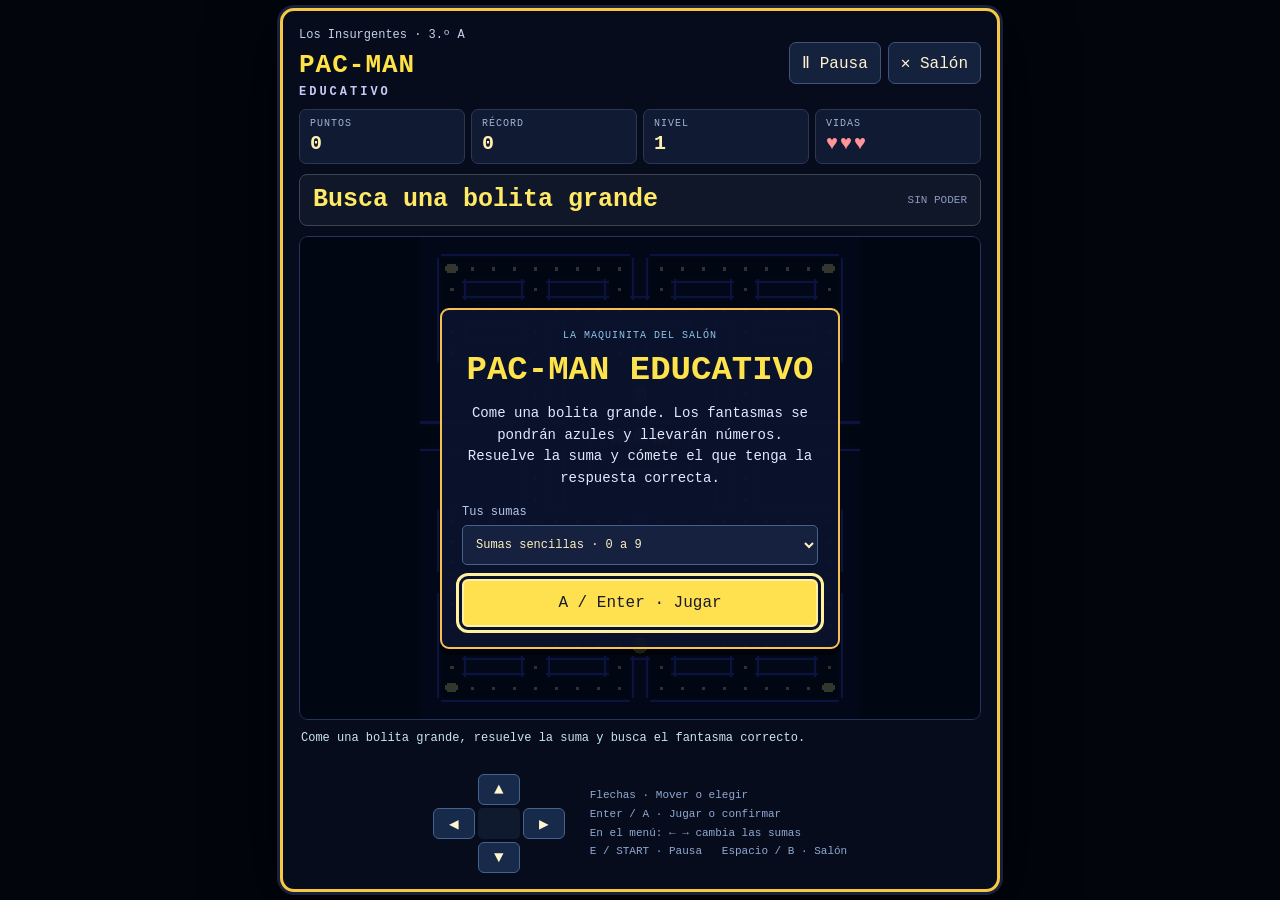
==== commit 21883337: "Add files via upload" ====
--- a/Pacman_Educativo_Web.html
+++ b/Pacman_Educativo_Web.html
@@ -15,14 +15,14 @@
 /* End Pac-Man styles. */
 .keyboard-choice{outline:3px solid #fff09f!important;outline-offset:3px!important}
 </style></head><body>
-<main id="standalone-home" hidden><div><h1>PAC-MAN EDUCATIVO</h1><p>Resuelve sumas persiguiendo al fantasma que lleva la respuesta correcta.</p><button id="standalone-play" type="button">Volver a jugar</button><p>Flechas o WASD · Movimiento<br>A / Enter · Comenzar<br>P / START · Pausa<br>B / Esc · Salir</p></div></main>
+<main id="standalone-home" hidden><div><h1>PAC-MAN EDUCATIVO</h1><p>Resuelve sumas persiguiendo al fantasma que lleva la respuesta correcta.</p><button id="standalone-play" type="button">Volver a jugar</button><p>Flechas o WASD · Movimiento<br>A / Enter · Comenzar<br>E / START · Pausa<br>Espacio / B · Salir</p></div></main>
     <dialog id="pacman-dialog" aria-labelledby="pacman-title">
       <header class="pac-header"><div><p id="pacman-player" class="pac-player"></p><h2 id="pacman-title">PAC-MAN <span>EDUCATIVO</span></h2></div><div class="pac-top-buttons"><button id="pacman-pause" type="button">Ⅱ Pausa</button><button id="pacman-close" type="button" aria-label="Volver al salón">✕ Salón</button></div></header>
       <div class="pac-stats"><div><small>PUNTOS</small><strong id="pacman-score">0</strong></div><div><small>RÉCORD</small><strong id="pacman-record">0</strong></div><div><small>NIVEL</small><strong id="pacman-level">1</strong></div><div><small>VIDAS</small><strong id="pacman-lives" aria-label="Vidas restantes">♥♥♥</strong></div></div>
       <div class="pac-lesson"><p id="pacman-operation">Busca una bolita grande</p><span id="pacman-power">SIN PODER</span><div id="pacman-answers" class="pac-answers" aria-label="Respuestas en los fantasmas" hidden><span id="pacman-answer-0"></span><span id="pacman-answer-1"></span><span id="pacman-answer-2"></span><span id="pacman-answer-3"></span></div></div>
-      <div class="pac-board"><canvas id="pacman-canvas" tabindex="0" width="420" height="460" aria-label="Laberinto de Pac-Man. Flechas para moverte y Enter para pausar. Come una bolita grande y alcanza al fantasma que lleva la respuesta correcta."></canvas><div id="pacman-overlay" class="pac-overlay"><div><p class="pac-kicker">LA MAQUINITA DEL SALÓN</p><h3 id="pacman-overlay-title">PAC-MAN EDUCATIVO</h3><p id="pacman-overlay-copy"></p><label id="pacman-range-row" class="pac-range">Tus sumas<select id="pacman-range"><option value="9">Sumas sencillas · 0 a 9</option><option value="49">Sumas de dos cifras · 0 a 49</option></select></label><button id="pacman-start" class="pac-start" type="button">A / Enter · Jugar</button></div></div></div>
+      <div class="pac-board"><canvas id="pacman-canvas" tabindex="0" width="420" height="460" aria-label="Laberinto de Pac-Man. Flechas para moverte, Enter para jugar, E para pausar y espacio para volver. Come una bolita grande y alcanza al fantasma que lleva la respuesta correcta."></canvas><div id="pacman-overlay" class="pac-overlay"><div><p class="pac-kicker">LA MAQUINITA DEL SALÓN</p><h3 id="pacman-overlay-title">PAC-MAN EDUCATIVO</h3><p id="pacman-overlay-copy"></p><label id="pacman-range-row" class="pac-range">Tus sumas<select id="pacman-range"><option value="9">Sumas sencillas · 0 a 9</option><option value="49">Sumas de dos cifras · 0 a 49</option></select></label><button id="pacman-start" class="pac-start" type="button">A / Enter · Jugar</button></div></div></div>
       <p id="pacman-message" class="pac-message" role="status" aria-live="polite"></p>
-      <footer class="pac-footer"><div class="pac-dpad" aria-label="Movimiento de Pac-Man"><button type="button" data-pac-direction="up" aria-label="Pac-Man hacia arriba">▲</button><button type="button" data-pac-direction="left" aria-label="Pac-Man hacia la izquierda">◀</button><span></span><button type="button" data-pac-direction="right" aria-label="Pac-Man hacia la derecha">▶</button><button type="button" data-pac-direction="down" aria-label="Pac-Man hacia abajo">▼</button></div><p>Flechas · Mover o elegir<br>Enter · Jugar, pausar o confirmar<br>En el menú: ← → cambia las sumas<br>START · Pausa &nbsp; B / Esc · Salón</p></footer>
+      <footer class="pac-footer"><div class="pac-dpad" aria-label="Movimiento de Pac-Man"><button type="button" data-pac-direction="up" aria-label="Pac-Man hacia arriba">▲</button><button type="button" data-pac-direction="left" aria-label="Pac-Man hacia la izquierda">◀</button><span></span><button type="button" data-pac-direction="right" aria-label="Pac-Man hacia la derecha">▶</button><button type="button" data-pac-direction="down" aria-label="Pac-Man hacia abajo">▼</button></div><p>Flechas · Mover o elegir<br>Enter / A · Jugar o confirmar<br>En el menú: ← → cambia las sumas<br>E / START · Pausa &nbsp; Espacio / B · Salón</p></footer>
     </dialog>
 <script>
 (function(root,factory){const api=factory();if(typeof module==='object'&&module.exports)module.exports=api;else root.PacmanGame=api;})(typeof globalThis!=='undefined'?globalThis:this,function(){
@@ -296,12 +296,16 @@
     node.dispatchEvent(new Event('input',{bubbles:true}));node.dispatchEvent(new Event('change',{bubbles:true}));
     focus(node);
   }
+  function isEditing(event){
+    const target=event?.target?.matches?.('input,textarea,[contenteditable="true"]')?event.target:document.activeElement;
+    return !!target?.matches('input,textarea,[contenteditable="true"]');
+  }
+  function isBack(event){return event.key.toLowerCase()==='escape'||event.key===' '&&!isEditing(event);}
   function key(event,root,options={}){
     const key=event.key.toLowerCase();
-    if(event.altKey||event.ctrlKey||event.metaKey||!['arrowup','arrowdown','arrowleft','arrowright','enter',' '].includes(key))return false;
+    if(event.altKey||event.ctrlKey||event.metaKey||!['arrowup','arrowdown','arrowleft','arrowright','enter'].includes(key))return false;
     const controls=items(root,options.filter),active=root.contains(document.activeElement)?document.activeElement:null;
     const editable=active?.matches('input,textarea,[contenteditable="true"]');
-    if(key===' '&&editable)return false;
     if(active?.hasAttribute('data-keyboard-scroll')&&key.startsWith('arrow')){
       const vertical=key==='arrowup'||key==='arrowdown',delta=(key==='arrowup'||key==='arrowleft'?-1:1)*80;
       if(vertical)active.scrollTop+=delta;else active.scrollLeft+=delta;
@@ -323,7 +327,7 @@
     return true;
   }
   document.addEventListener('pointerdown',clear);
-  window.SchoolKeyboard={items,focus,move,key,clear};
+  window.SchoolKeyboard={items,focus,move,key,clear,isEditing,isBack};
 })();
 </script>
 <script>
@@ -390,16 +394,16 @@
   function key(event){
     if(!opened)return false;
     const key=event.key.toLowerCase(),directions={arrowleft:'left',a:'left',arrowright:'right',d:'right',arrowup:'up',w:'up',arrowdown:'down',s:'down'};
-    if(key==='escape'){if(!event.repeat)close();return true;}
-    if(key==='p'){if(!event.repeat)togglePause();return true;}
+    if(keyboard.isBack(event)){if(!event.repeat)close();return true;}
+    if(key==='e'||key==='p'){if(!event.repeat)togglePause();return true;}
     if(['intro','paused','gameover'].includes(state.phase)){
       return keyboard.key(event,dialog,{filter:node=>!node.hasAttribute('data-pac-direction'),defaultTarget:$('pacman-start')});
     }
     if(directions[key]){direction(directions[key]);return true;}
-    if(key==='enter'||key===' '){
+    if(key==='enter'){
       if(!event.repeat){
         const active=document.activeElement;
-        if(active===$('pacman-close'))close();else togglePause();
+        if(active===$('pacman-close'))close();else confirm();
       }
       return true;
     }
@@ -451,7 +455,7 @@
  if(arcade.isOpen())arcade.pad({x,y,confirm:edge(0),pause:edge(9),back:edge(1)});else if(edge(0)||edge(9))open();buttons=pressed.slice();
 }
 function frame(time){const dt=Math.min(.05,last?(time-last)/1000:1/60);last=time;if(!document.hidden){controller();arcade.tick(dt);}requestAnimationFrame(frame);}
-window.addEventListener('pointerdown',activate);window.addEventListener('keydown',event=>{activate();if(arcade.isOpen()){if(arcade.key(event))event.preventDefault();}else if(window.SchoolKeyboard.key(event,home))event.preventDefault();});
+window.addEventListener('pointerdown',activate);window.addEventListener('keydown',event=>{if(event.altKey||event.ctrlKey||event.metaKey)return;activate();if(arcade.isOpen()){if(arcade.key(event))event.preventDefault();}else if(window.SchoolKeyboard.key(event,home))event.preventDefault();});
 window.addEventListener('blur',()=>{buttons=[];arcade.suspend();});document.addEventListener('visibilitychange',()=>{last=0;if(document.hidden)arcade.suspend();});
 document.getElementById('standalone-play').addEventListener('click',open);open();requestAnimationFrame(frame);
 })();
